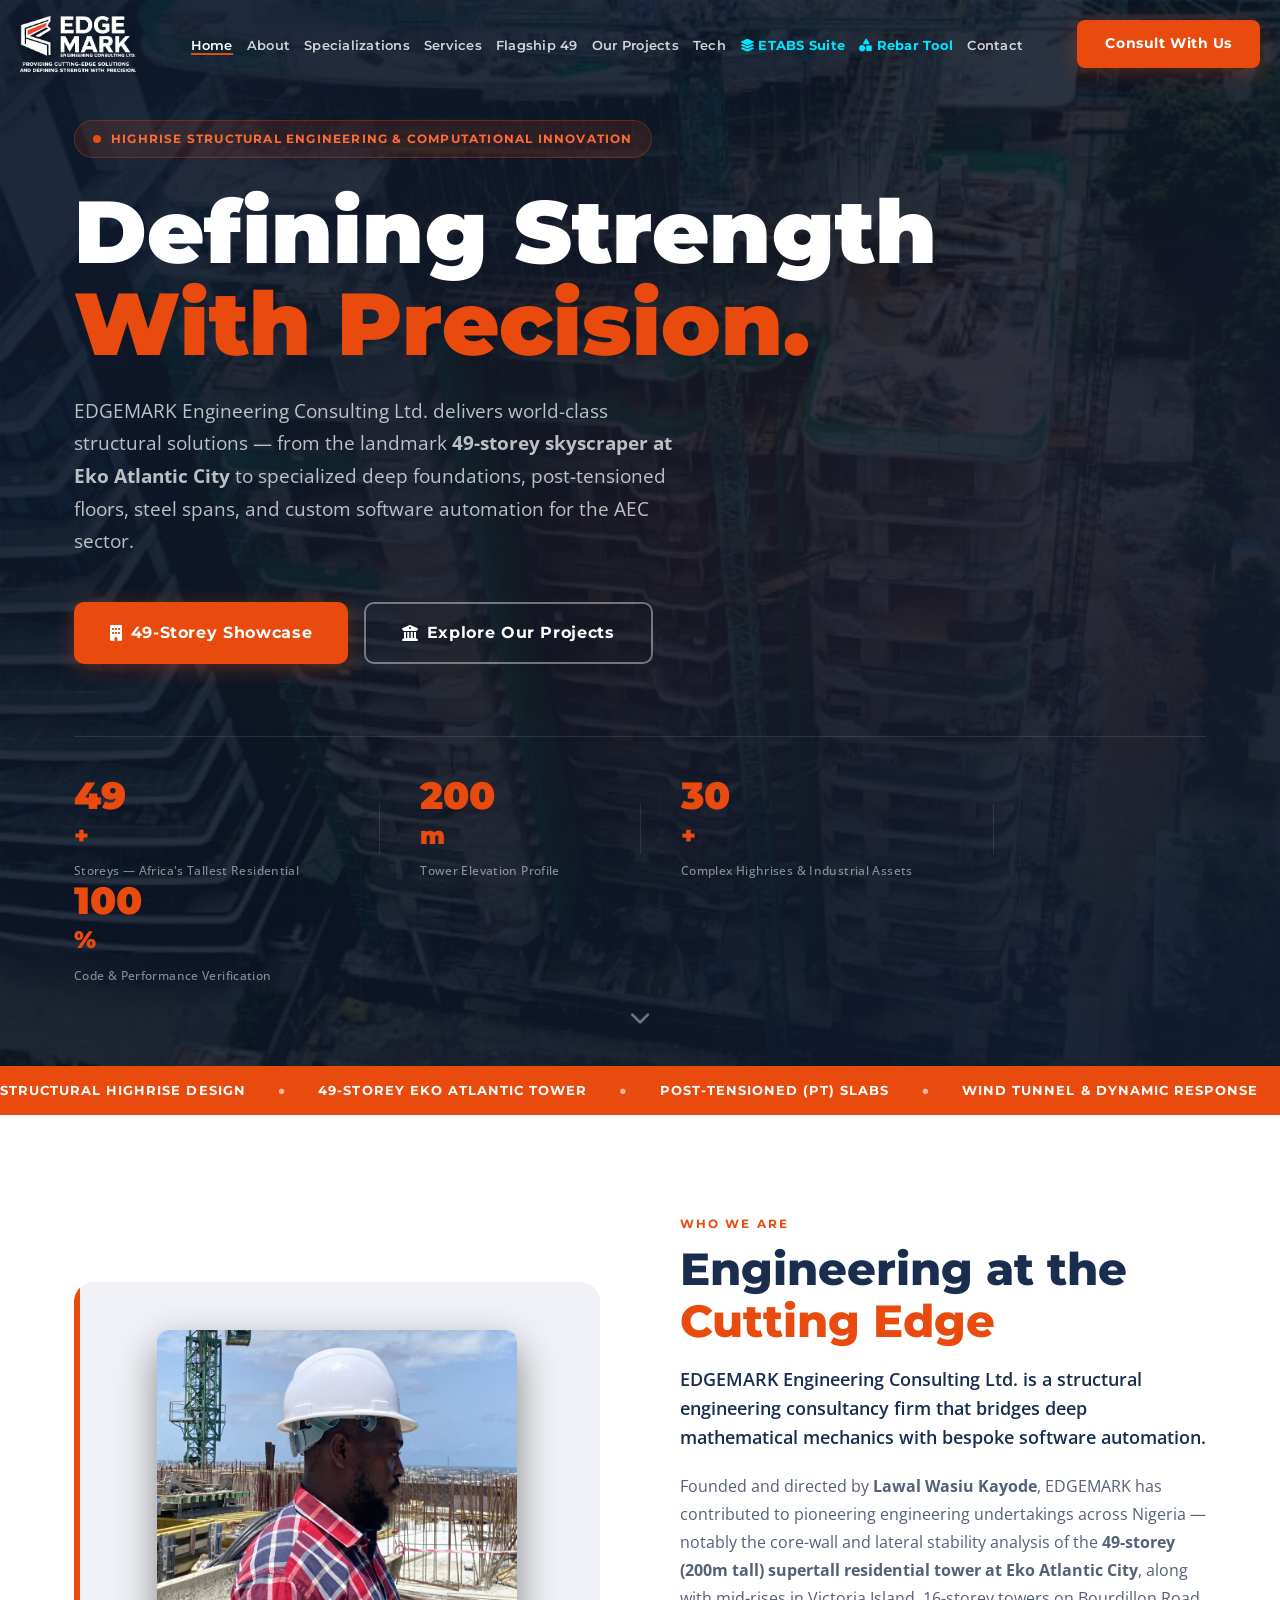
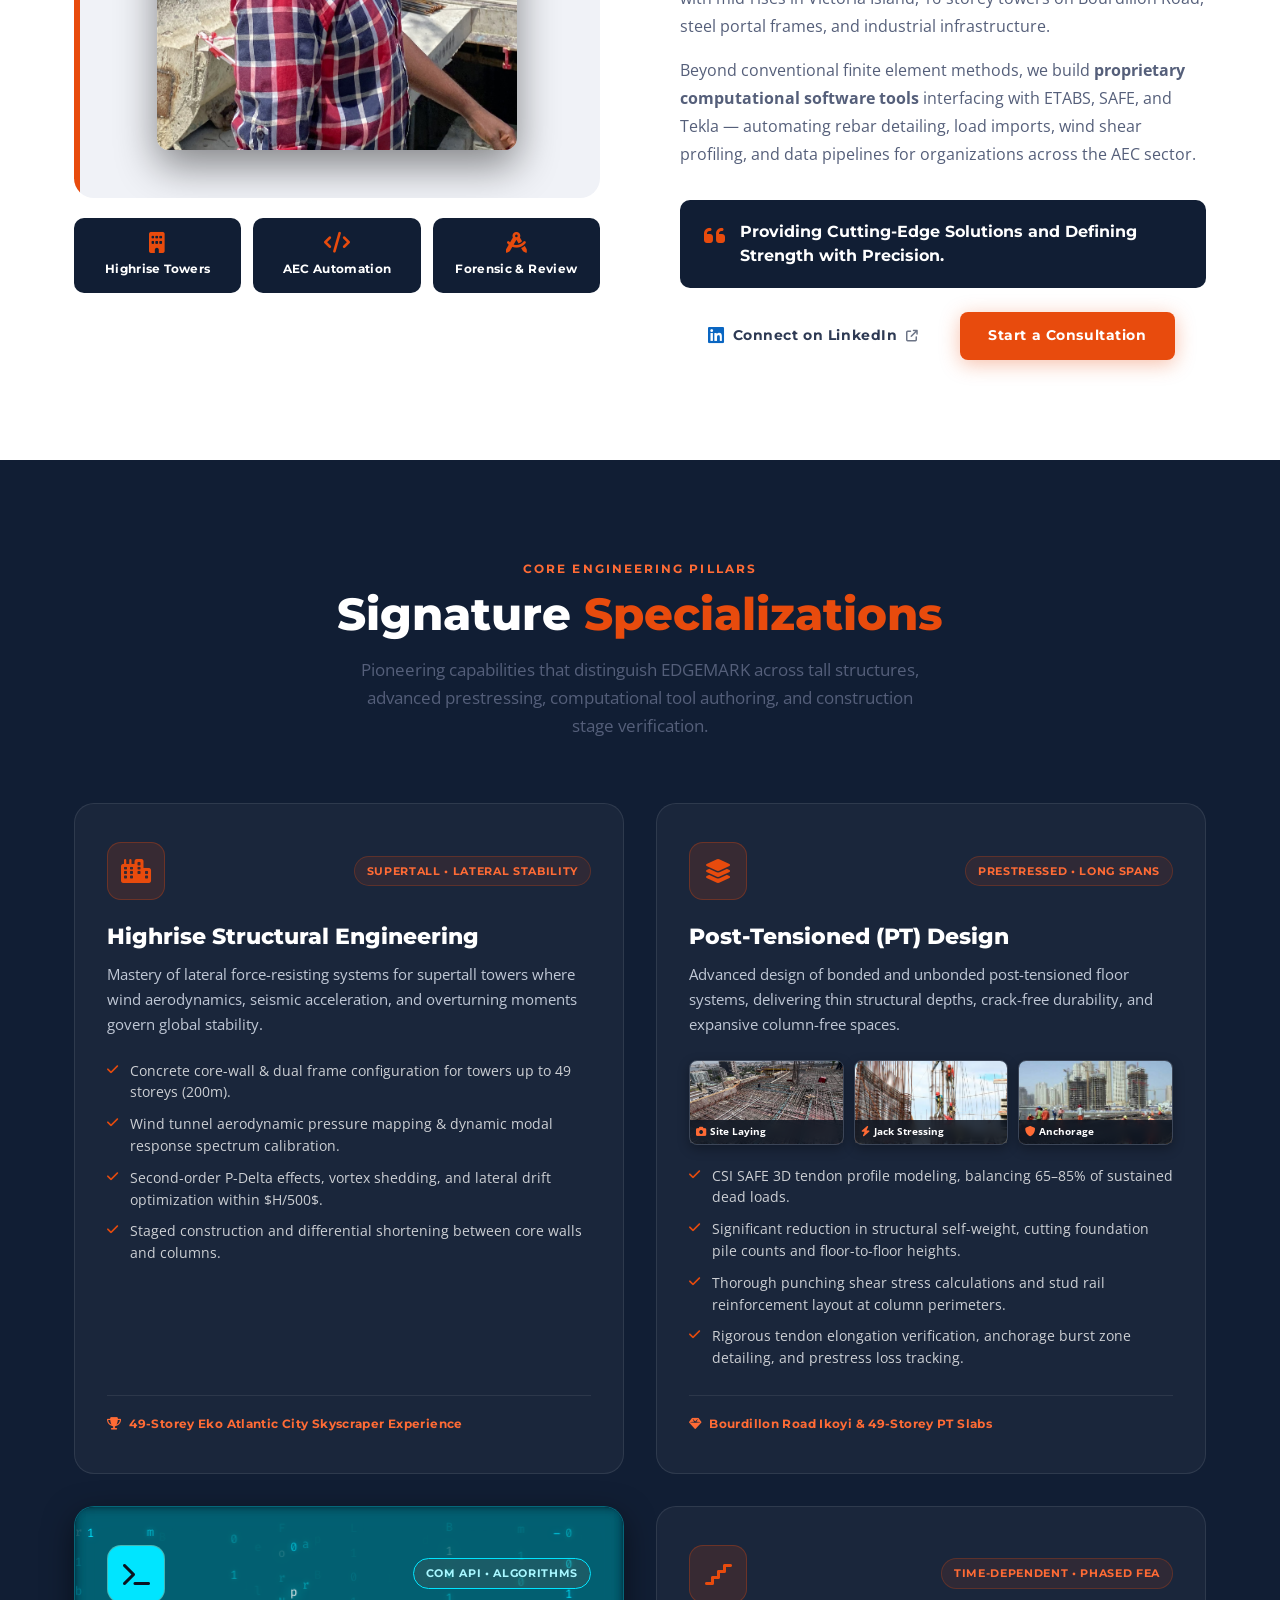
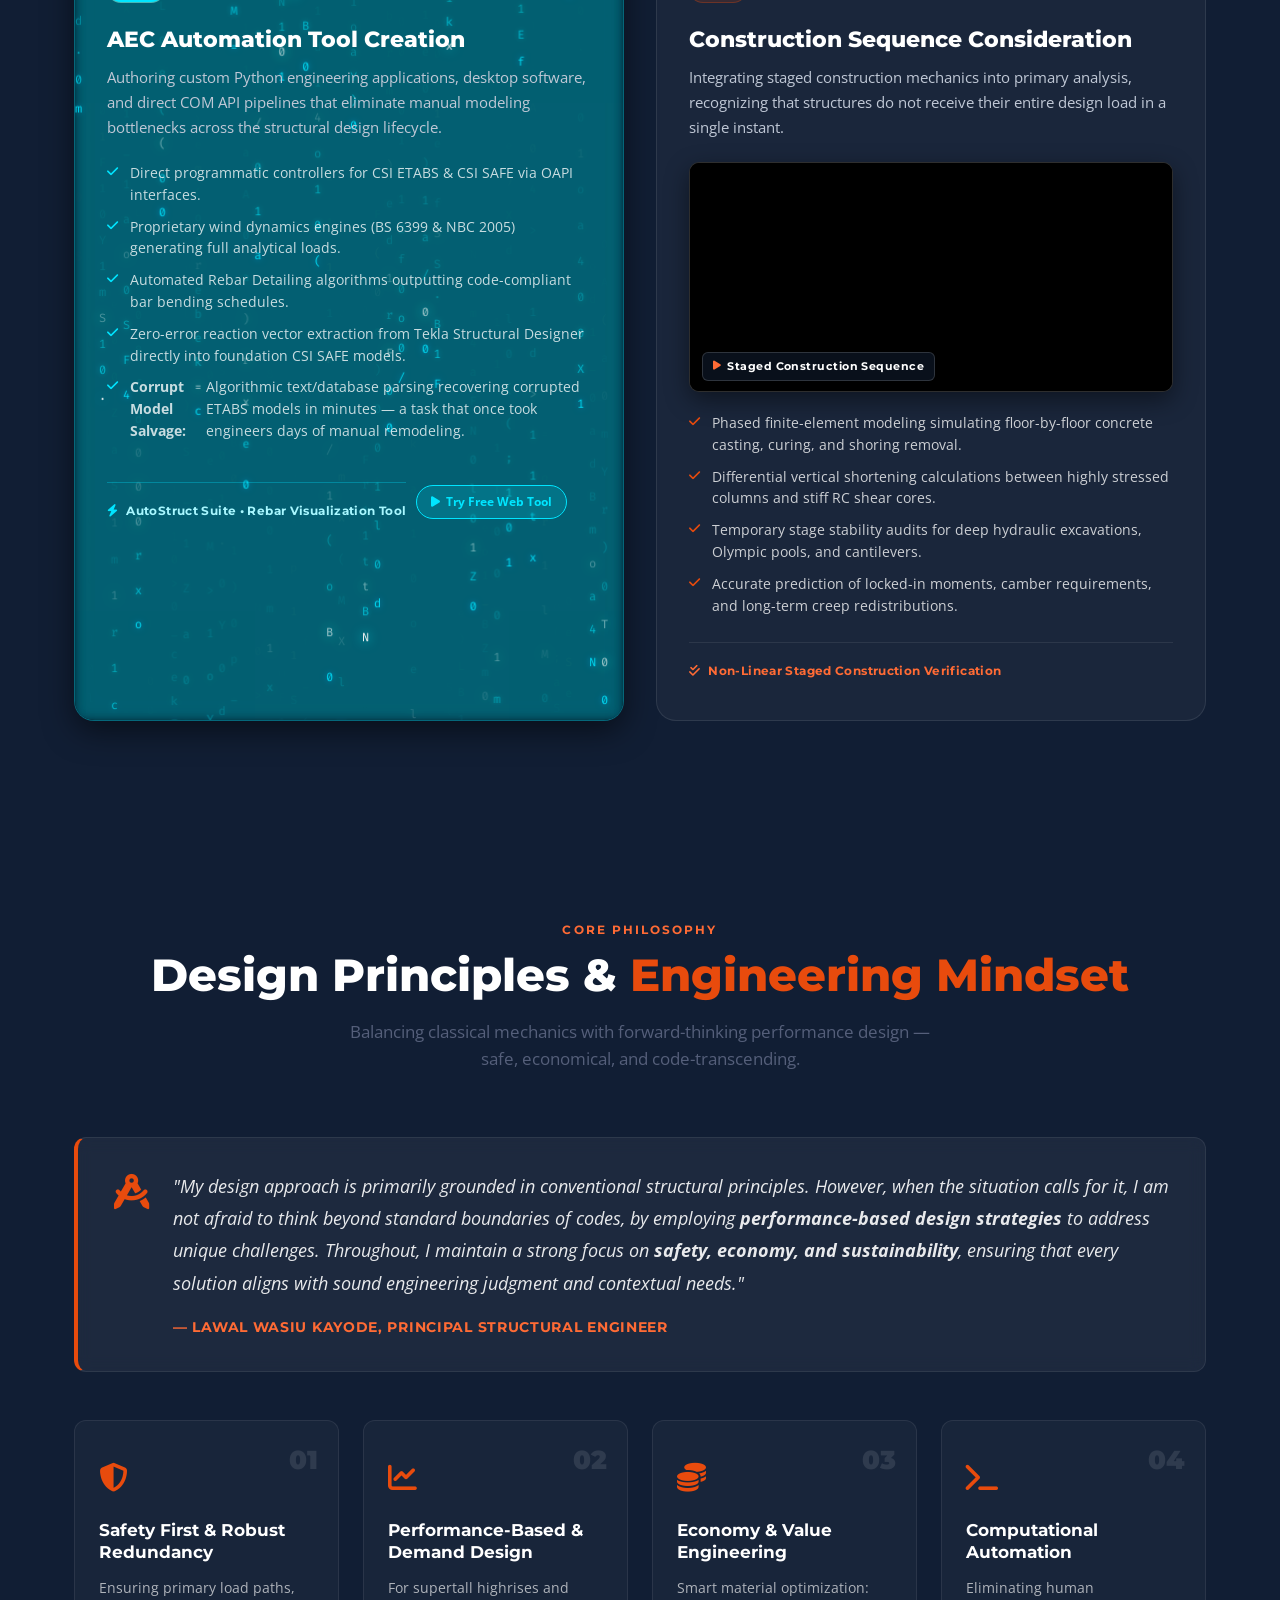
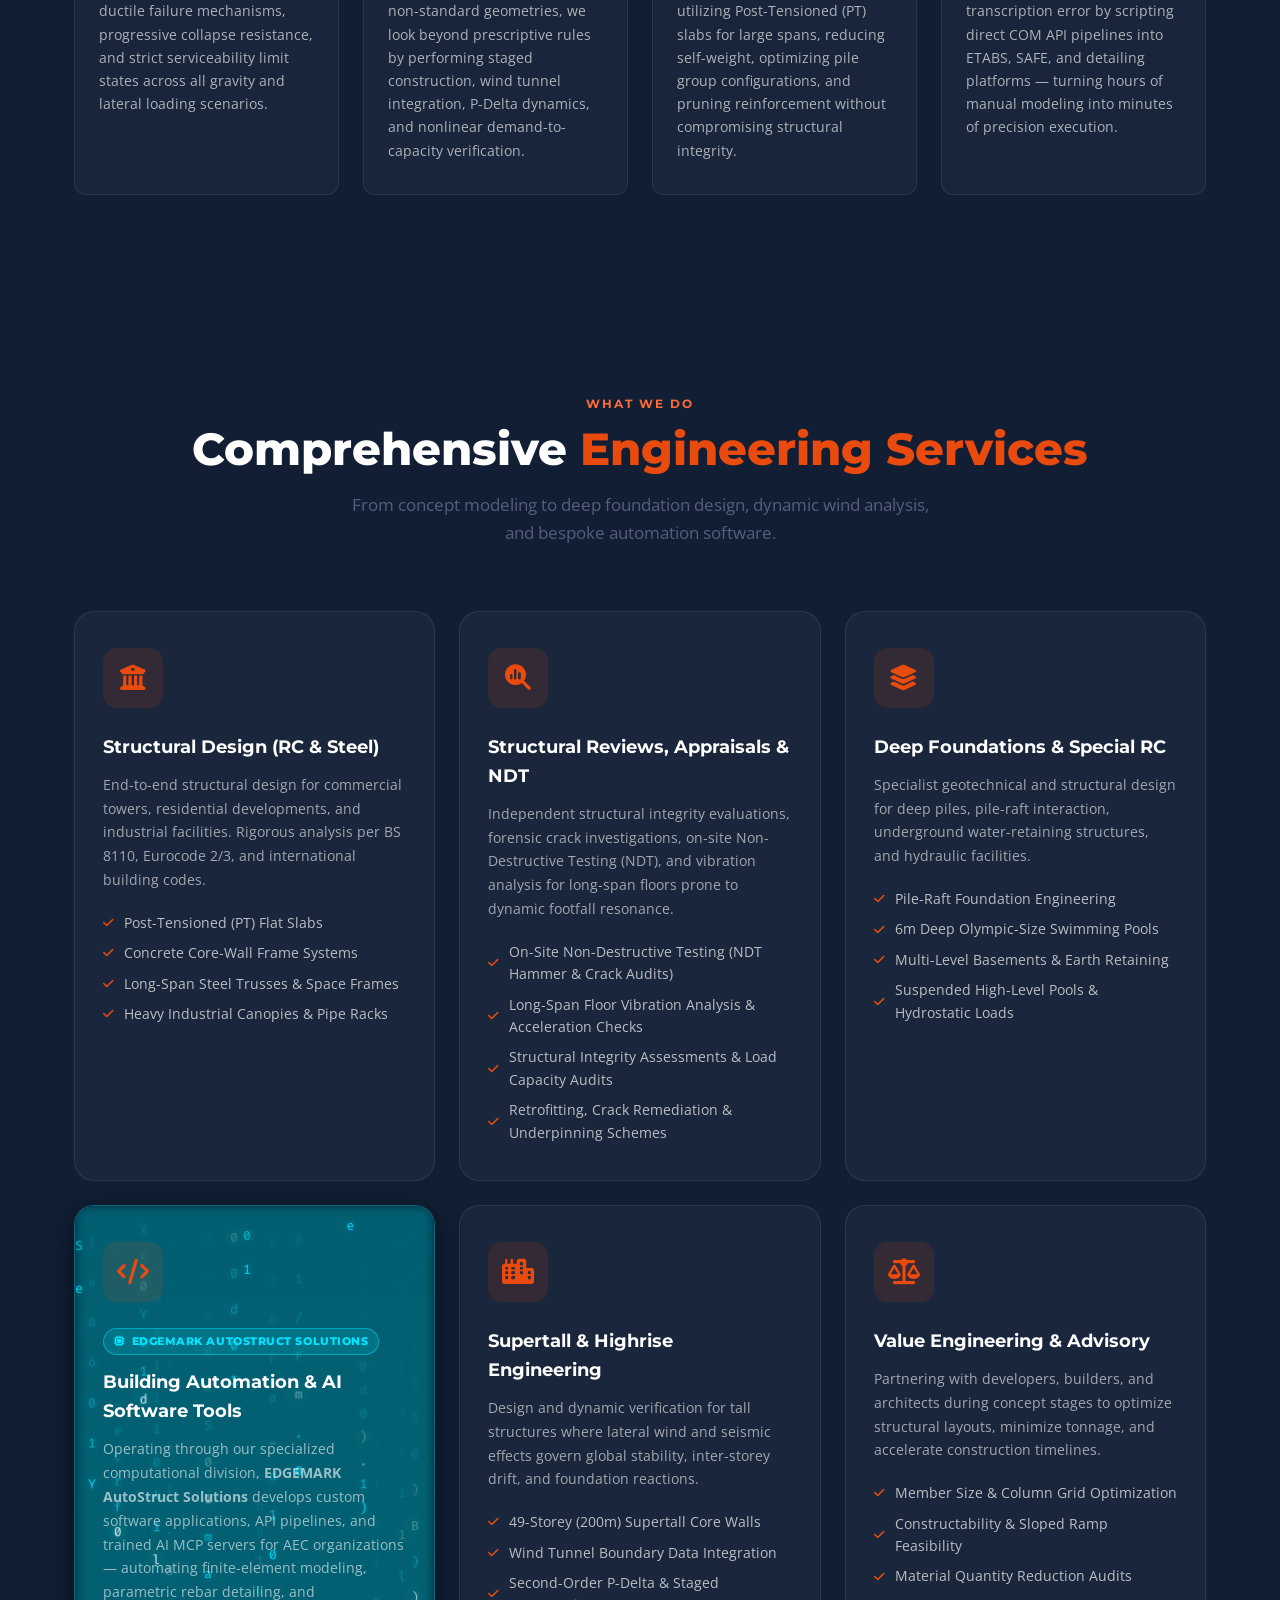
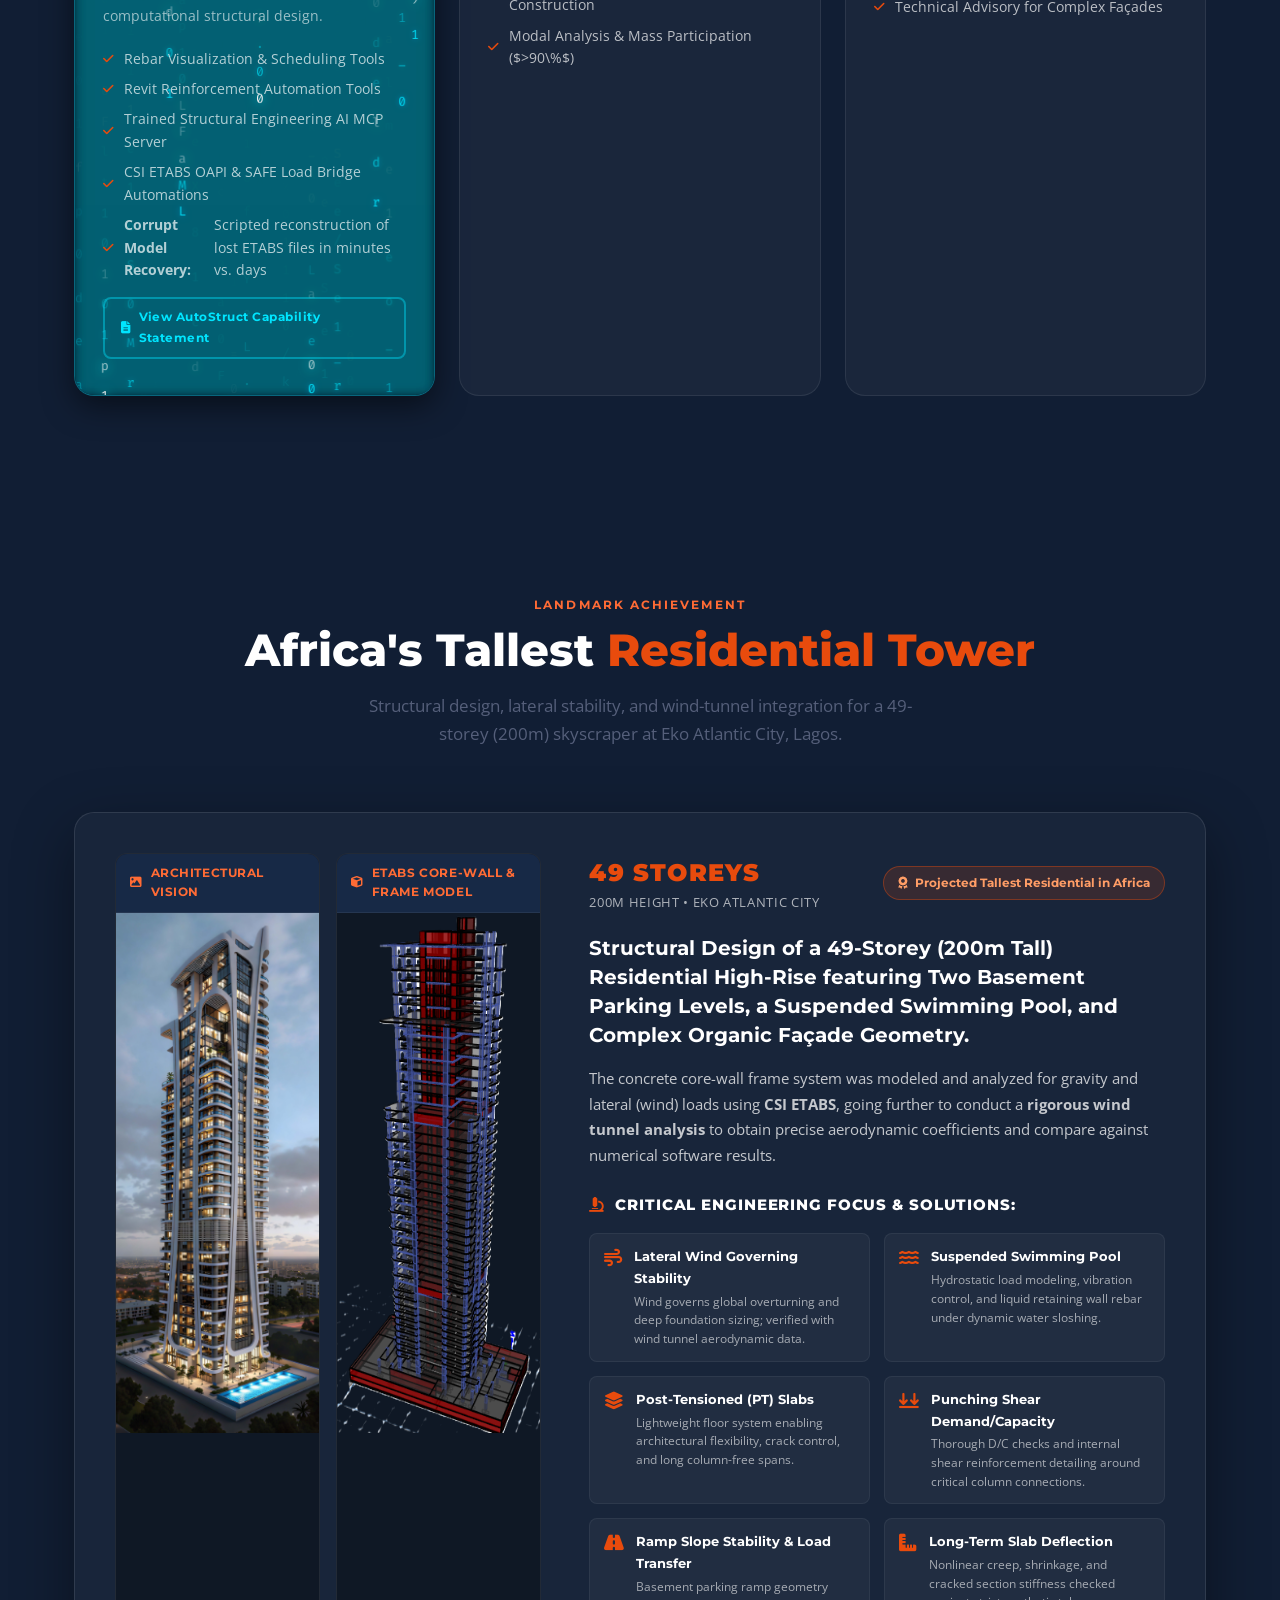
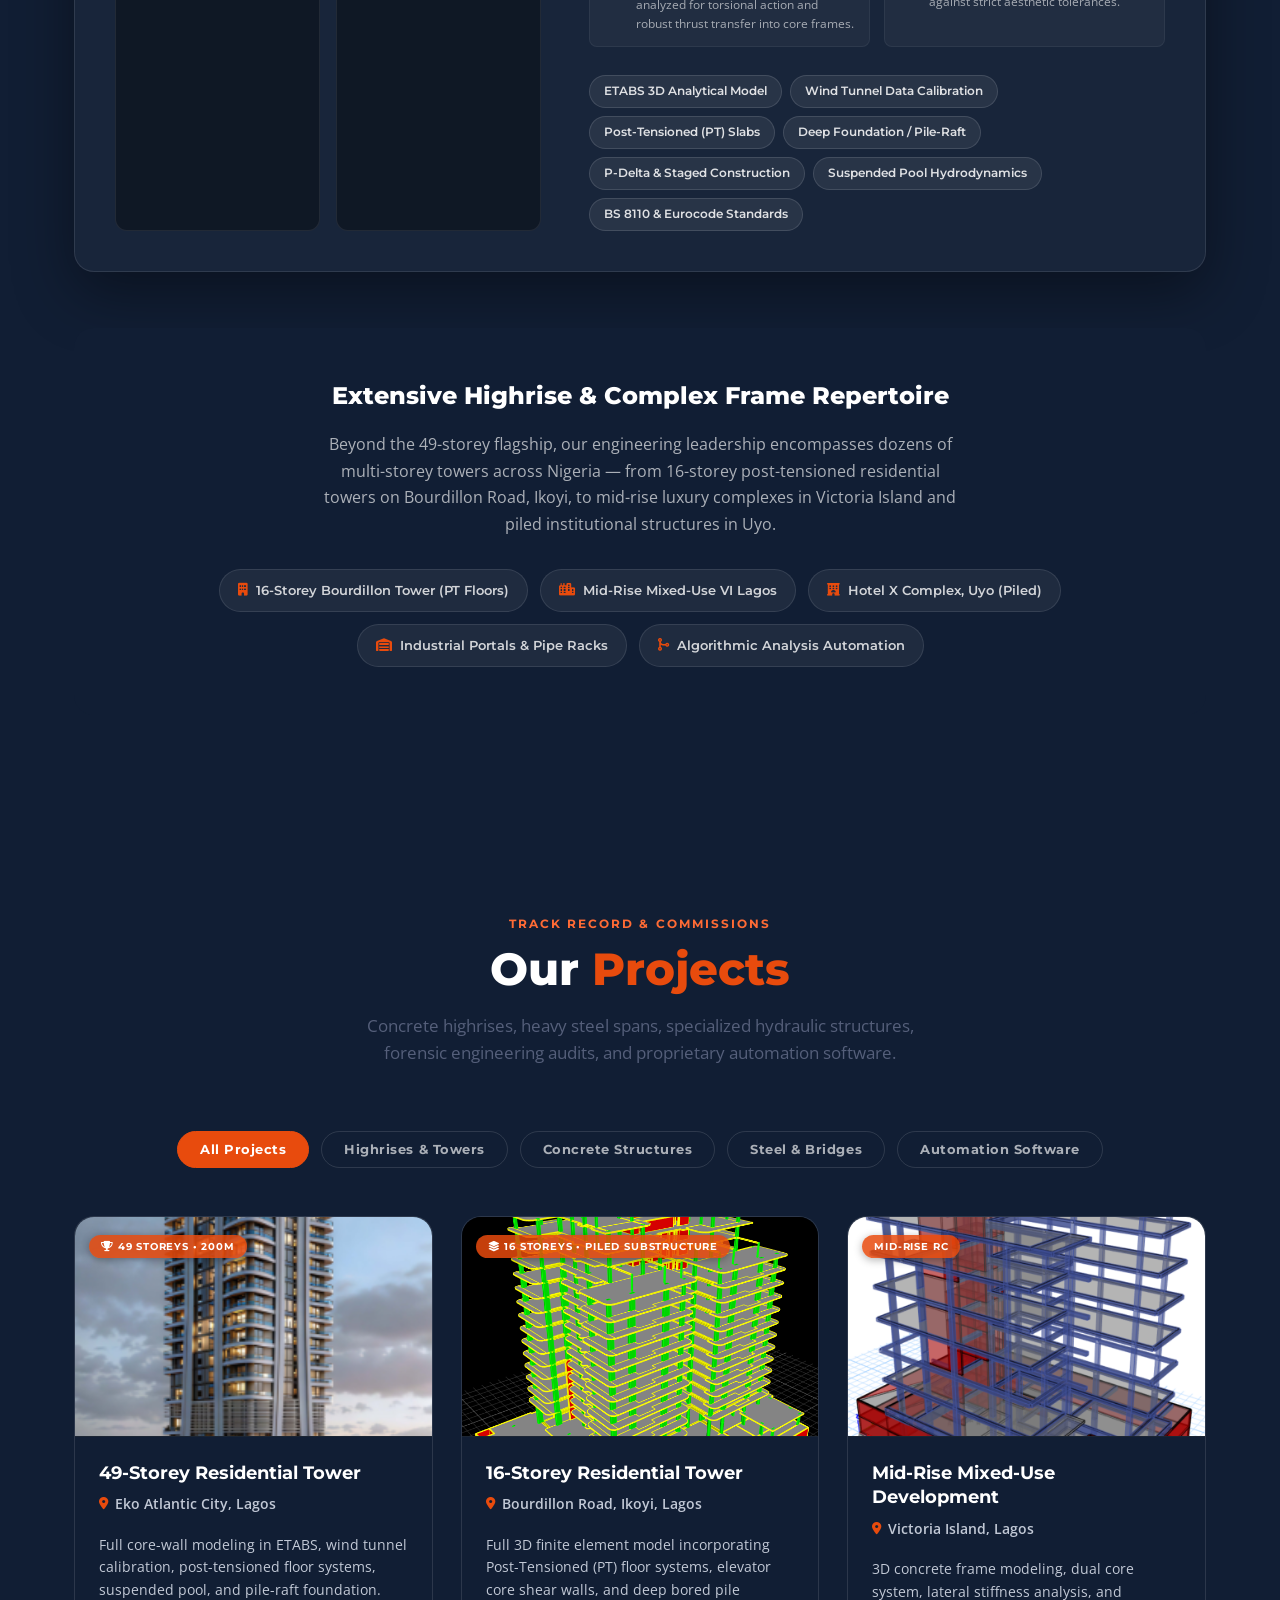
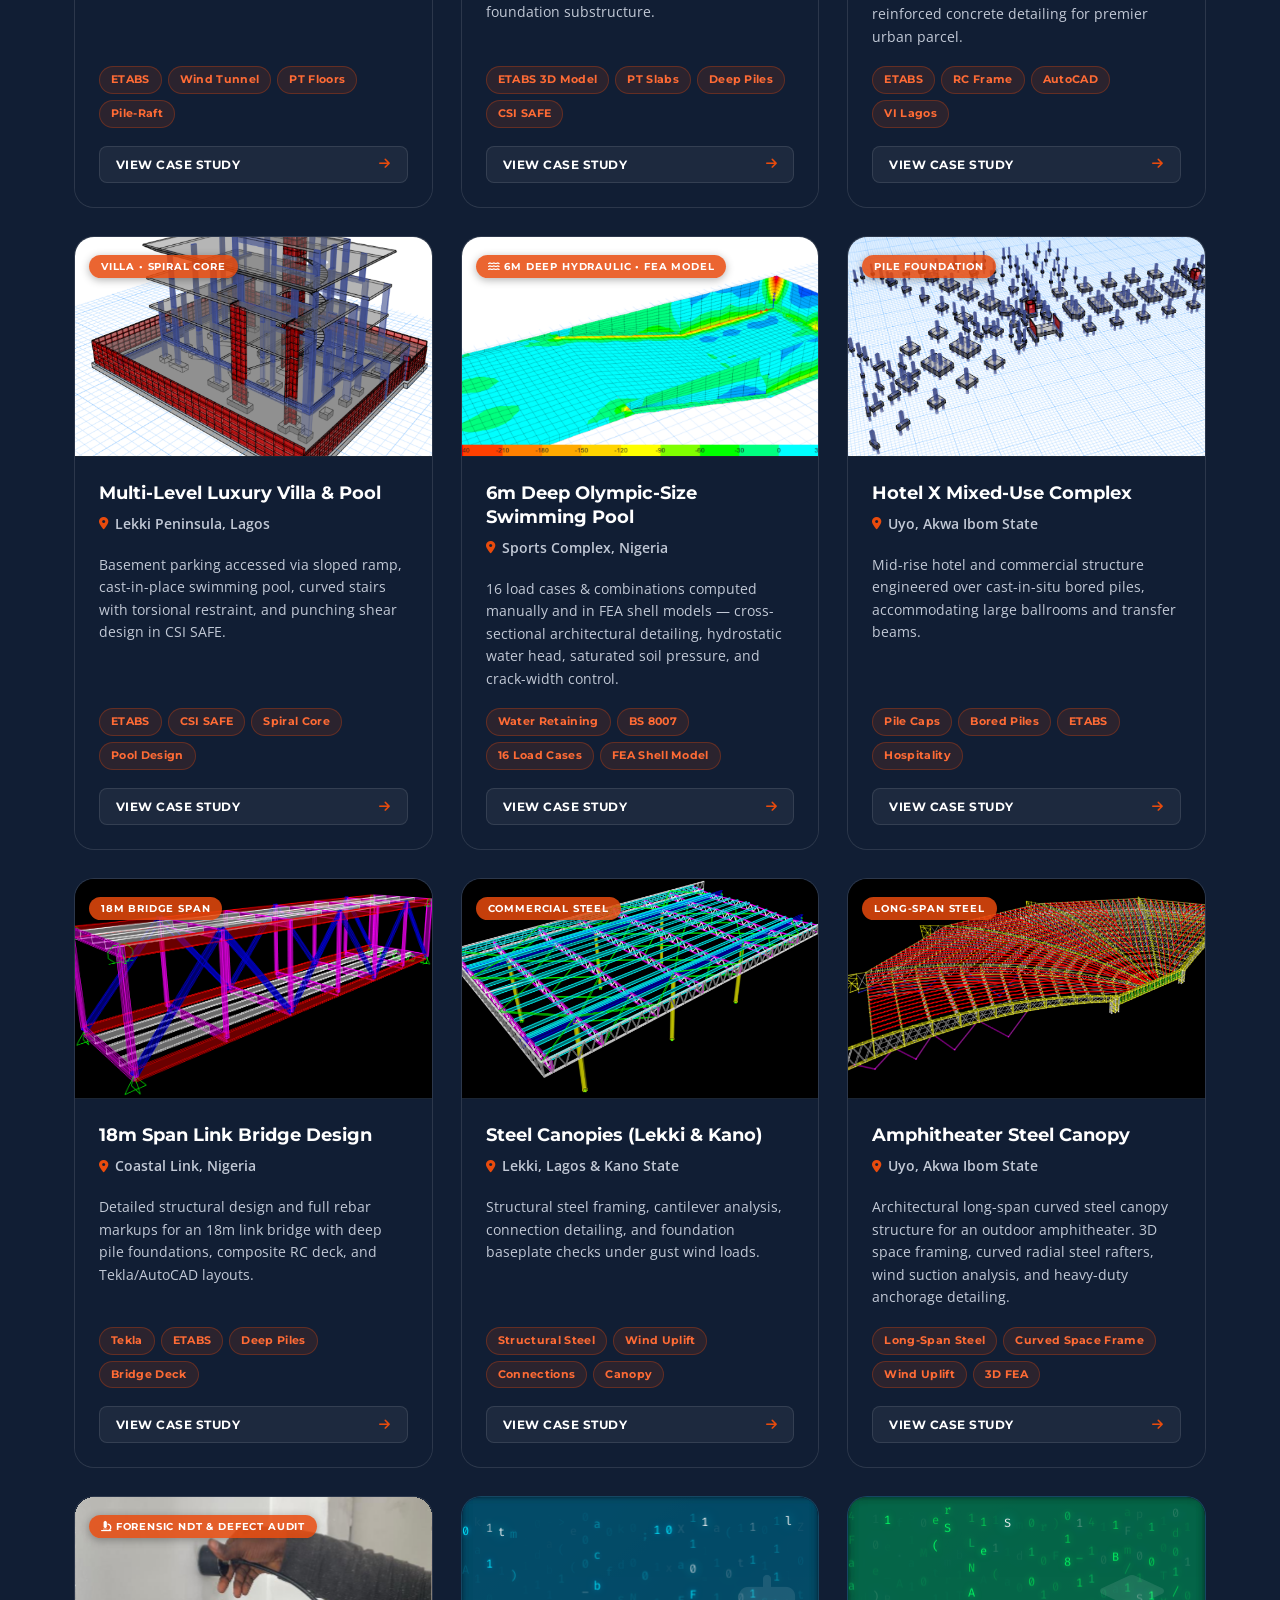
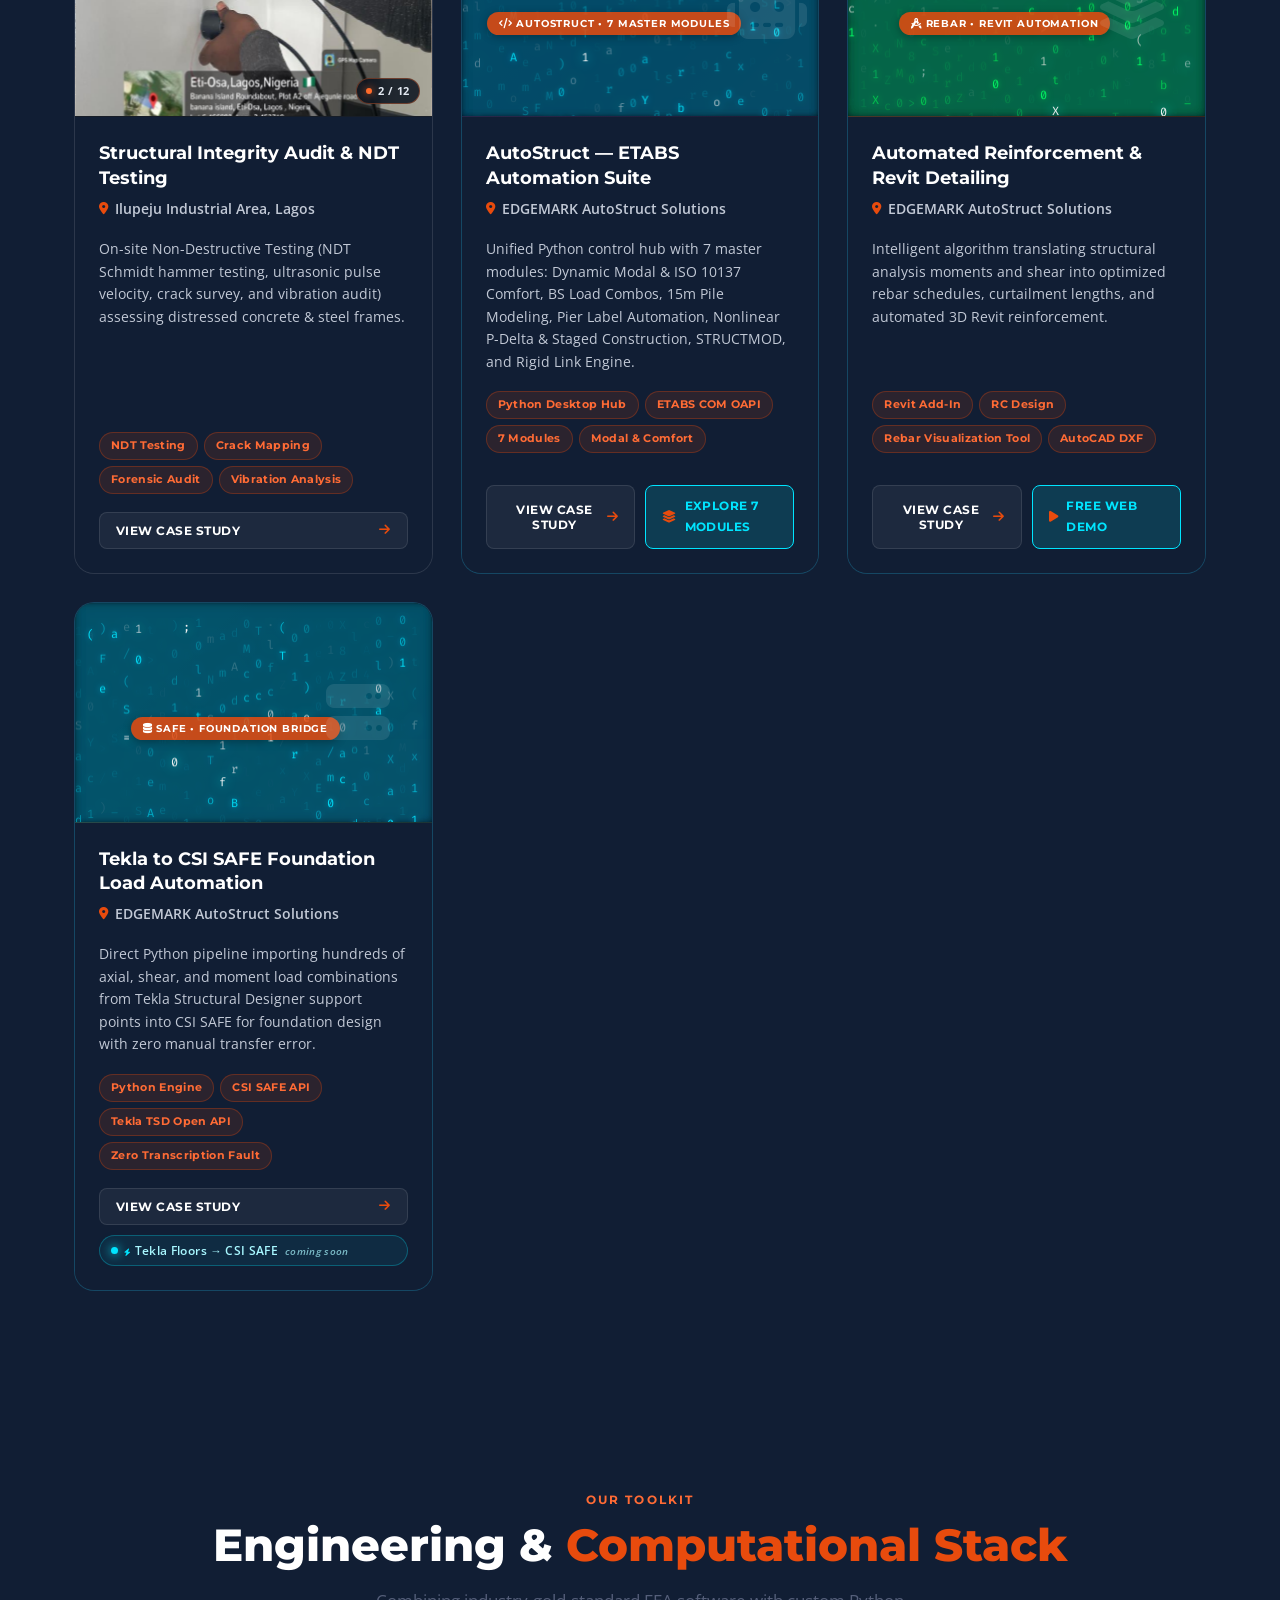
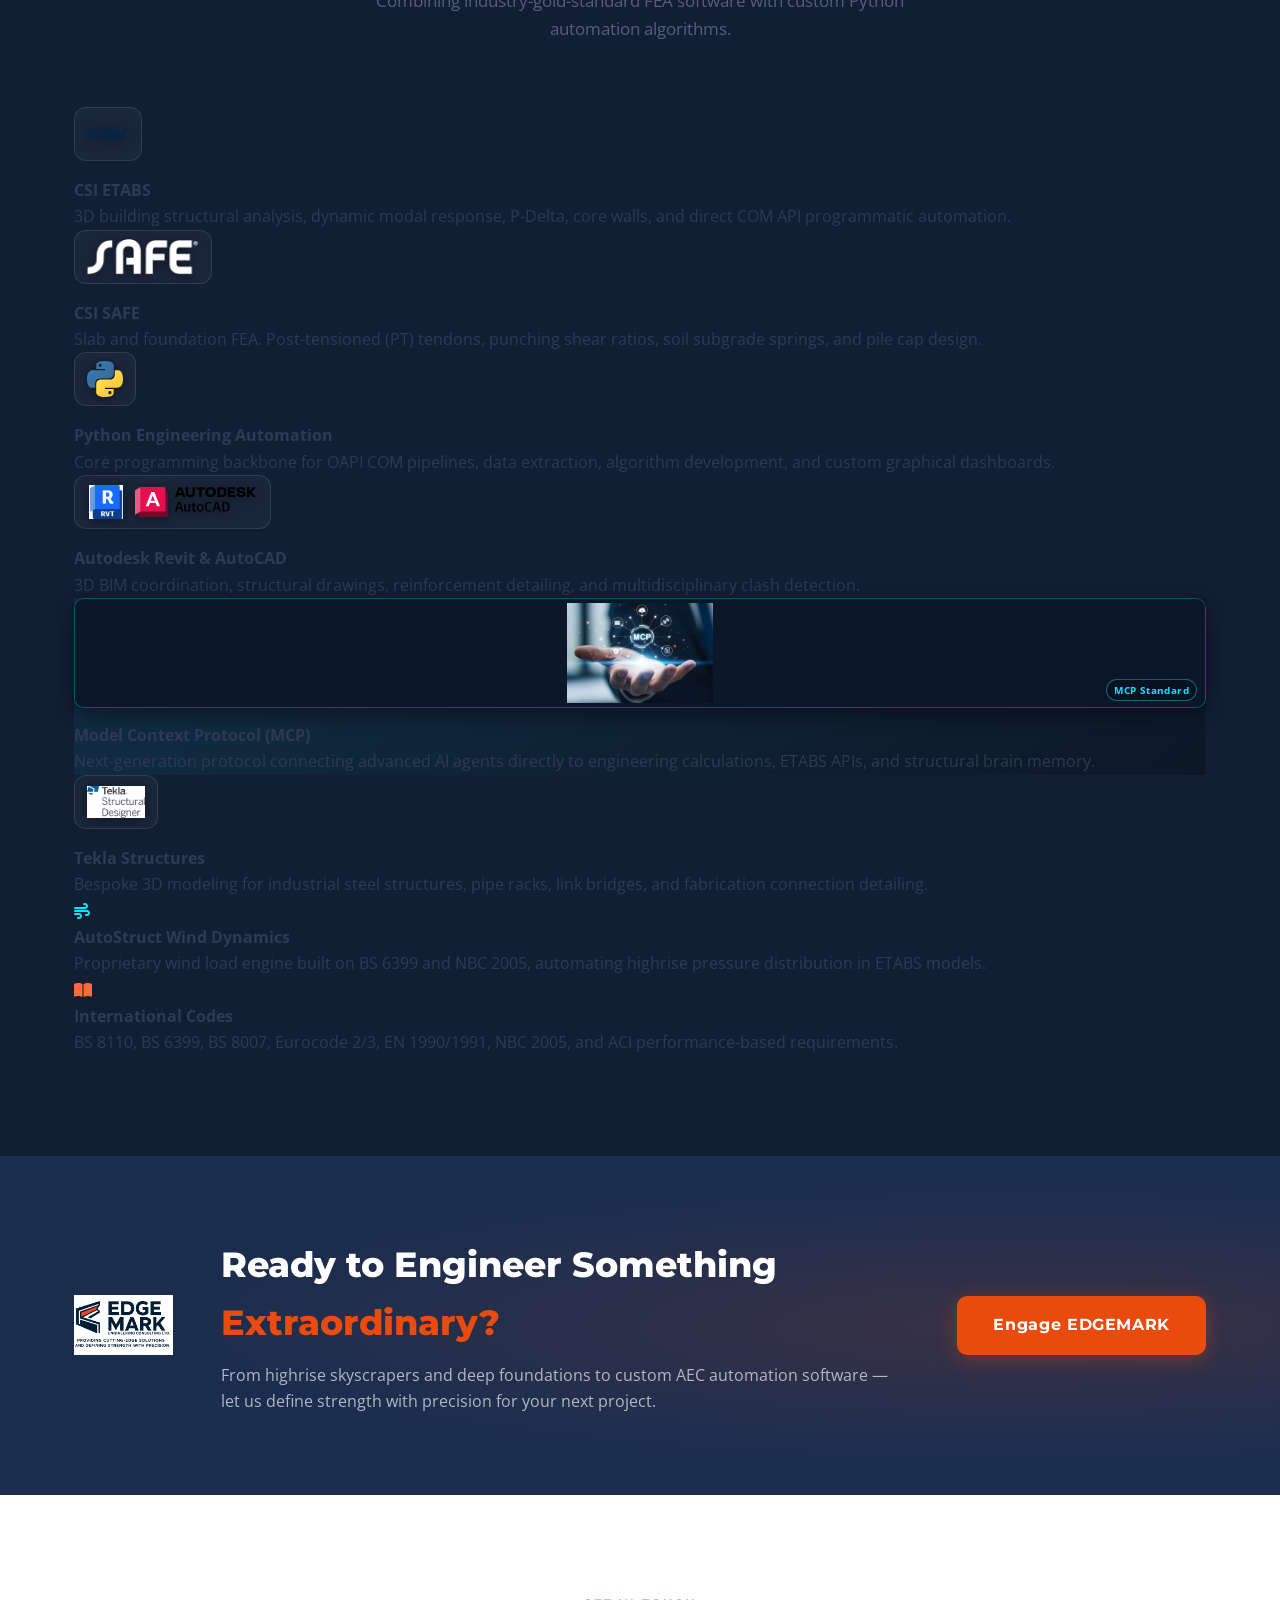
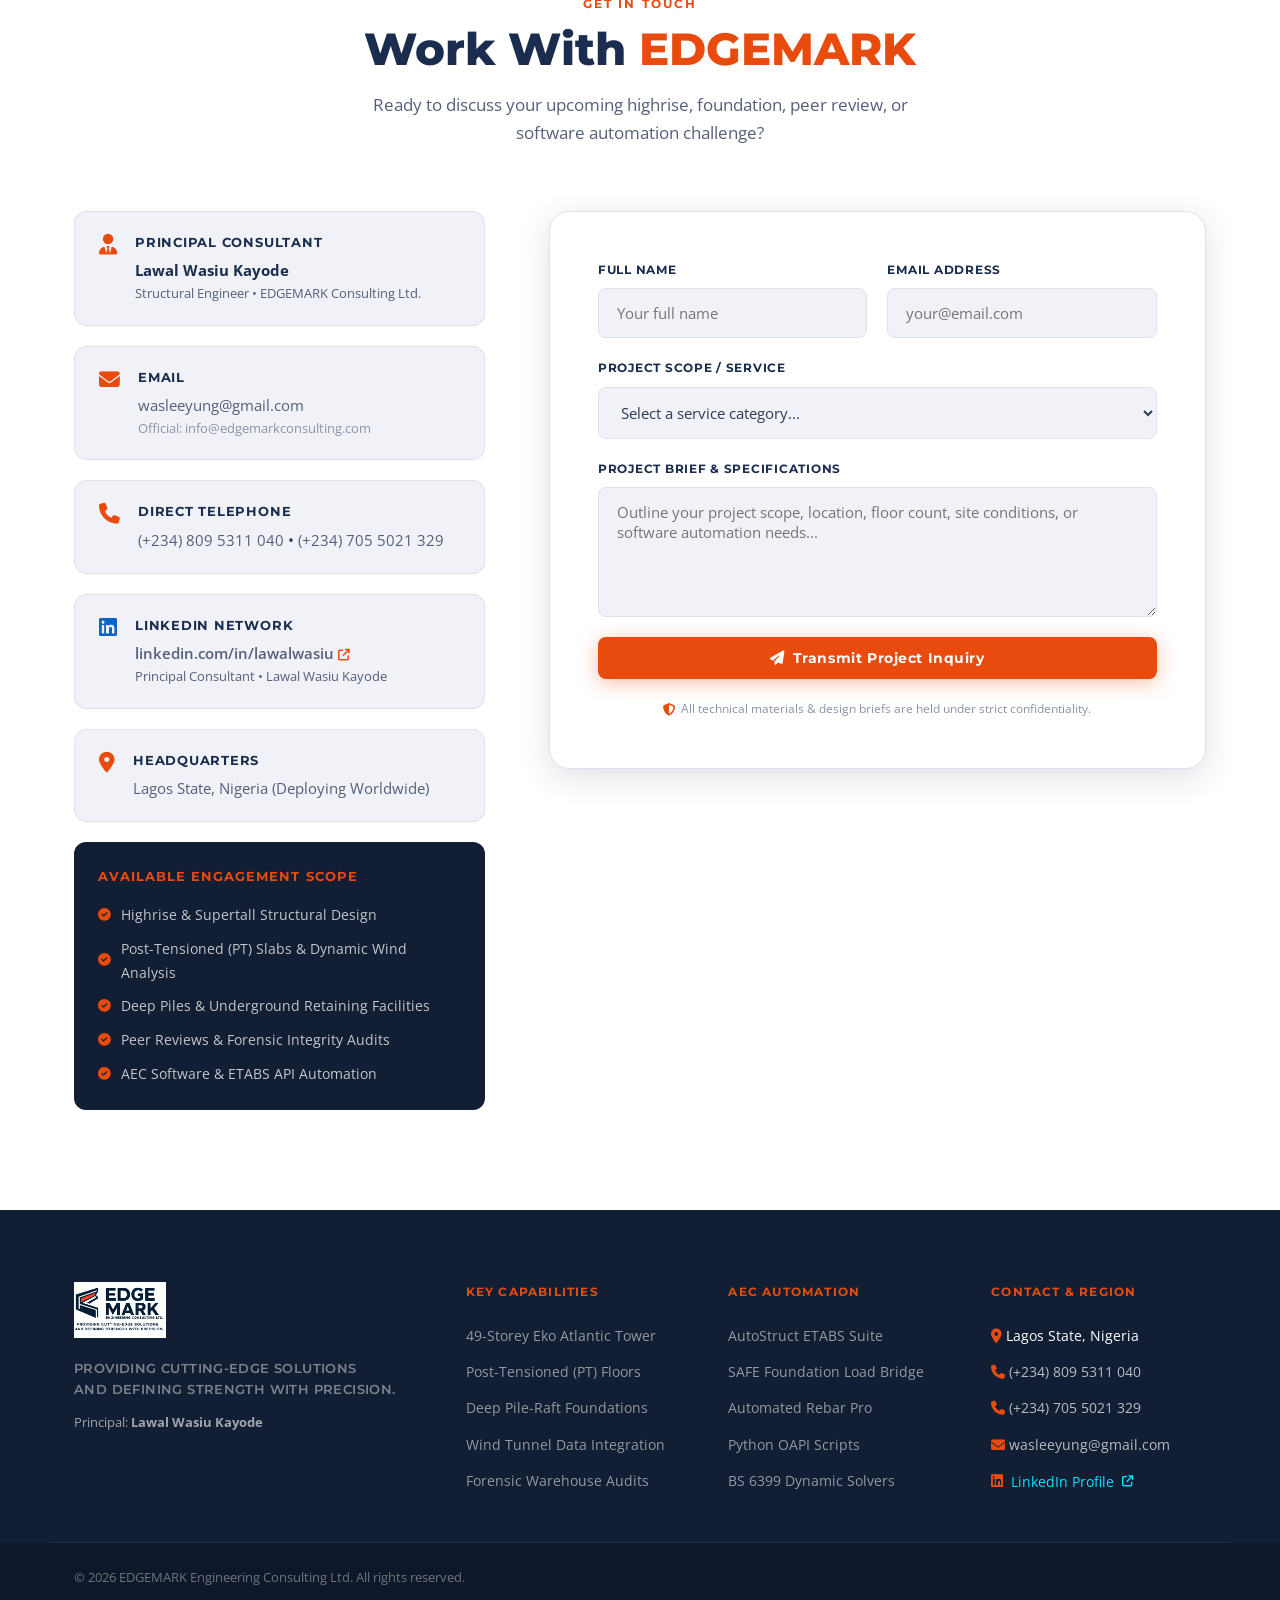
==== index.html @ 262a1352 "refactor: transition site branding from portfolio to official EDGEMARK corporate website with 'Our P" ====
<!DOCTYPE html>
<html lang="en">
<head>
  <meta charset="UTF-8" />
  <meta name="viewport" content="width=device-width, initial-scale=1.0" />
  <title>EDGEMARK Engineering Consulting Ltd. | Structural Engineering Excellence</title>
  <meta name="description" content="EDGEMARK Engineering Consulting Ltd. — Highrise structural engineering, performance-based design, and intelligent AEC automation tools." />
  <link rel="icon" type="image/png" href="assets/images/logo-final.png" />
  <link rel="preconnect" href="https://fonts.googleapis.com" />
  <link rel="preconnect" href="https://fonts.gstatic.com" crossorigin />
  <link href="https://fonts.googleapis.com/css2?family=Montserrat:wght@400;600;700;800;900&family=Open+Sans:wght@400;500;600;700&family=Fira+Code:wght@400;600&display=swap" rel="stylesheet" />
  <link rel="stylesheet" href="https://cdnjs.cloudflare.com/ajax/libs/font-awesome/6.5.0/css/all.min.css" />
  <link rel="stylesheet" href="assets/css/style.css" />
</head>
<body>

  <!-- ══════════════════════════════════════
       NAVIGATION
  ══════════════════════════════════════ -->
  <nav class="navbar" id="navbar">
    <div class="nav-container">
      <a href="#home" class="nav-logo">
        <img src="assets/images/logo-navbar.png" alt="EDGEMARK Engineering Consulting Ltd." />
      </a>
      <ul class="nav-links" id="nav-links">
        <li><a href="#home" class="nav-link active">Home</a></li>
        <li><a href="#about" class="nav-link">About</a></li>
        <li><a href="#specializations" class="nav-link">Specializations</a></li>
        <li><a href="#services" class="nav-link">Services</a></li>
        <li><a href="#expertise" class="nav-link">Flagship 49</a></li>
        <li><a href="#projects" class="nav-link">Our Projects</a></li>
        <li><a href="#tech" class="nav-link">Tech</a></li>
        <li><a href="etabs-suite.html" class="nav-link" style="color:#00e5ff; font-weight:700;"><i class="fa-solid fa-layer-group"></i> ETABS Suite</a></li>
        <li><a href="rebar-web-tool.html" class="nav-link" style="color:#00e5ff; font-weight:700;"><i class="fa-solid fa-shapes"></i> Rebar Tool</a></li>
        <li><a href="#contact" class="nav-link">Contact</a></li>
      </ul>
      <div class="nav-cta">
        <a href="#contact" class="btn btn-primary">Consult With Us</a>
      </div>
      <button class="nav-hamburger" id="hamburger" aria-label="Toggle navigation">
        <span></span><span></span><span></span>
      </button>
    </div>
  </nav>

  <!-- ══════════════════════════════════════
       HERO SECTION
  ══════════════════════════════════════ -->
  <section class="hero" id="home">
    <!-- Live Construction Site Background Slider -->
    <div class="hero-slider">
      <div class="hero-slide active" style="background-image: url('assets/images/hero/hero-slide-1.jpg');"></div>
      <div class="hero-slide" style="background-image: url('assets/images/hero/hero-slide-2.jpg');"></div>
      <div class="hero-slide" style="background-image: url('assets/images/hero/hero-slide-3.jpg');"></div>
      <div class="hero-slide" style="background-image: url('assets/images/hero/hero-slide-4.png');"></div>
      <div class="hero-slide" style="background-image: url('assets/images/hero/hero-slide-5.jpg');"></div>
      <div class="hero-slide" style="background-image: url('assets/images/construction-site-1.jpg');"></div>
      <div class="hero-slide" style="background-image: url('assets/images/pt-site-rebar.jpg');"></div>
      <div class="hero-slide" style="background-image: url('assets/images/pt-tendon-stressing-1.jpg');"></div>
    </div>
    <div class="hero-bg-grid"></div>
    <div class="hero-bg-overlay"></div>
    <div class="hero-container">
      <div class="hero-badge">
        <span class="hero-badge-dot"></span>
        <span>Highrise Structural Engineering &amp; Computational Innovation</span>
      </div>
      <h1 class="hero-title">
        <span class="hero-title-line">Defining Strength</span>
        <span class="hero-title-line accent">With Precision.</span>
      </h1>
      <p class="hero-subtitle">
        EDGEMARK Engineering Consulting Ltd. delivers world-class structural solutions — 
        from the landmark <strong>49-storey skyscraper at Eko Atlantic City</strong> to specialized 
        deep foundations, post-tensioned floors, steel spans, and custom software automation for the AEC sector.
      </p>
      <div class="hero-actions">
        <a href="#expertise" class="btn btn-primary btn-lg"><i class="fa-solid fa-building"></i> 49-Storey Showcase</a>
        <a href="#projects" class="btn btn-outline btn-lg"><i class="fa-solid fa-building-columns"></i> Explore Our Projects</a>
      </div>
      <div class="hero-stats">
        <div class="stat-item">
          <span class="stat-number" data-target="49">49</span><span class="stat-unit">+</span>
          <span class="stat-label">Storeys — Africa's Tallest Residential</span>
        </div>
        <div class="stat-divider"></div>
        <div class="stat-item">
          <span class="stat-number" data-target="200">200</span><span class="stat-unit">m</span>
          <span class="stat-label">Tower Elevation Profile</span>
        </div>
        <div class="stat-divider"></div>
        <div class="stat-item">
          <span class="stat-number" data-target="30">30</span><span class="stat-unit">+</span>
          <span class="stat-label">Complex Highrises &amp; Industrial Assets</span>
        </div>
        <div class="stat-divider"></div>
        <div class="stat-item">
          <span class="stat-number" data-target="100">100</span><span class="stat-unit">%</span>
          <span class="stat-label">Code &amp; Performance Verification</span>
        </div>
      </div>
    </div>
    <div class="hero-scroll">
      <a href="#about"><i class="fa-solid fa-chevron-down"></i></a>
    </div>
  </section>

  <!-- ══════════════════════════════════════
       MARQUEE STRIP
  ══════════════════════════════════════ -->
  <div class="marquee-strip">
    <div class="marquee-track">
      <span>Structural Highrise Design</span><span class="dot">●</span>
      <span>49-Storey Eko Atlantic Tower</span><span class="dot">●</span>
      <span>Post-Tensioned (PT) Slabs</span><span class="dot">●</span>
      <span>Wind Tunnel &amp; Dynamic Response</span><span class="dot">●</span>
      <span>Performance-Based Engineering</span><span class="dot">●</span>
      <span>ETABS &amp; CSI SAFE API Automation</span><span class="dot">●</span>
      <span>Pile-Raft Foundation Systems</span><span class="dot">●</span>
      <span>Rebar Scheduling Algorithms</span><span class="dot">●</span>
      <span>Structural Highrise Design</span><span class="dot">●</span>
      <span>49-Storey Eko Atlantic Tower</span><span class="dot">●</span>
      <span>Post-Tensioned (PT) Slabs</span><span class="dot">●</span>
      <span>Wind Tunnel &amp; Dynamic Response</span><span class="dot">●</span>
      <span>Performance-Based Engineering</span><span class="dot">●</span>
      <span>ETABS &amp; CSI SAFE API Automation</span><span class="dot">●</span>
      <span>Pile-Raft Foundation Systems</span><span class="dot">●</span>
      <span>Rebar Scheduling Algorithms</span><span class="dot">●</span>
    </div>
  </div>

  <!-- ══════════════════════════════════════
       ABOUT SECTION
  ══════════════════════════════════════ -->
  <section class="about section" id="about">
    <div class="container">
      <div class="about-grid">
        <div class="about-visual" data-aos="fade-right">
          <div class="about-logo-block">
            <img src="assets/images/lawal-wasiu-my-picture.jpg" alt="Lawal Wasiu Kayode — Principal Structural Engineer" class="about-logo-img about-portrait-img" />
            <div class="about-logo-accent"></div>
          </div>
          <div class="about-cards">
            <div class="mini-card">
              <i class="fa-solid fa-building"></i>
              <span>Highrise Towers</span>
            </div>
            <div class="mini-card">
              <i class="fa-solid fa-code"></i>
              <span>AEC Automation</span>
            </div>
            <div class="mini-card">
              <i class="fa-solid fa-compass-drafting"></i>
              <span>Forensic &amp; Review</span>
            </div>
          </div>
        </div>
        <div class="about-content" data-aos="fade-left">
          <div class="section-label">Who We Are</div>
          <h2 class="section-title">Engineering at the <span class="accent">Cutting Edge</span></h2>
          <p class="about-lead">
            EDGEMARK Engineering Consulting Ltd. is a structural engineering consultancy firm that bridges 
            deep mathematical mechanics with bespoke software automation.
          </p>
          <p class="about-body">
            Founded and directed by <strong>Lawal Wasiu Kayode</strong>, EDGEMARK has contributed to pioneering engineering 
            undertakings across Nigeria — notably the core-wall and lateral stability analysis of the 
            <strong>49-storey (200m tall) supertall residential tower at Eko Atlantic City</strong>, 
            along with mid-rises in Victoria Island, 16-storey towers on Bourdillon Road, steel portal frames, and industrial infrastructure.
          </p>
          <p class="about-body">
            Beyond conventional finite element methods, we build <strong>proprietary computational software tools</strong> 
            interfacing with ETABS, SAFE, and Tekla — automating rebar detailing, load imports, wind shear profiling, 
            and data pipelines for organizations across the AEC sector.
          </p>
          <div class="about-tagline">
            <i class="fa-solid fa-quote-left"></i>
            <blockquote>Providing Cutting-Edge Solutions and Defining Strength with Precision.</blockquote>
          </div>
          <div class="about-actions" style="margin-top:24px; display:flex; gap:14px; align-items:center; flex-wrap:wrap;">
            <a href="https://www.linkedin.com/in/lawalwasiu" target="_blank" rel="noopener noreferrer" class="btn btn-secondary" style="display:inline-flex; align-items:center; gap:8px;">
              <i class="fa-brands fa-linkedin" style="color:#0a66c2; font-size:1.15rem;"></i>
              <span>Connect on LinkedIn</span>
              <i class="fa-solid fa-arrow-up-right-from-square" style="font-size:0.75rem; opacity:0.7;"></i>
            </a>
            <a href="#contact" class="btn btn-primary">Start a Consultation</a>
          </div>
        </div>
      </div>
    </div>
  </section>

  <!-- ══════════════════════════════════════
       CORE SPECIALIZATIONS SEGMENT
  ══════════════════════════════════════ -->
  <section class="specializations section section-dark" id="specializations">
    <div class="container">
      <div class="section-header" data-aos="fade-up">
        <div class="section-label light">Core Engineering Pillars</div>
        <h2 class="section-title light">Signature <span class="accent">Specializations</span></h2>
        <p class="section-desc">
          Pioneering capabilities that distinguish EDGEMARK across tall structures, advanced prestressing, computational tool authoring, and construction stage verification.
        </p>
      </div>

      <div class="specs-quad-grid">

        <!-- Spec 01: Highrise -->
        <div class="spec-quad-card" data-aos="fade-up" data-aos-delay="100">
          <div class="spec-card-top">
            <div class="spec-quad-icon"><i class="fa-solid fa-city"></i></div>
            <span class="spec-tag-accent">Supertall &bull; Lateral Stability</span>
          </div>
          <h3>Highrise Structural Engineering</h3>
          <p class="spec-lead">
            Mastery of lateral force-resisting systems for supertall towers where wind aerodynamics, seismic acceleration, and overturning moments govern global stability.
          </p>
          <ul class="spec-bullets">
            <li><i class="fa-solid fa-check"></i> Concrete core-wall &amp; dual frame configuration for towers up to 49 storeys (200m).</li>
            <li><i class="fa-solid fa-check"></i> Wind tunnel aerodynamic pressure mapping &amp; dynamic modal response spectrum calibration.</li>
            <li><i class="fa-solid fa-check"></i> Second-order P-Delta effects, vortex shedding, and lateral drift optimization within $H/500$.</li>
            <li><i class="fa-solid fa-check"></i> Staged construction and differential shortening between core walls and columns.</li>
          </ul>
          <div class="spec-footer-badge">
            <i class="fa-solid fa-trophy"></i> 49-Storey Eko Atlantic City Skyscraper Experience
          </div>
        </div>

        <!-- Spec 02: Post-Tensioned Design -->
        <div class="spec-quad-card" data-aos="fade-up" data-aos-delay="200">
          <div class="spec-card-top">
            <div class="spec-quad-icon"><i class="fa-solid fa-layer-group"></i></div>
            <span class="spec-tag-accent">Prestressed &bull; Long Spans</span>
          </div>
          <h3>Post-Tensioned (PT) Design</h3>
          <p class="spec-lead">
            Advanced design of bonded and unbonded post-tensioned floor systems, delivering thin structural depths, crack-free durability, and expansive column-free spaces.
          </p>

          <!-- Interactive PT Media Showcase Strip -->
          <div class="spec-pt-media-strip">
            <div class="spec-pt-thumb" title="Live On-Site Tendon Laying">
              <img src="assets/images/pt-site-rebar.jpg" alt="Post Tension Tendon Laying On Site" />
              <span class="pt-thumb-label"><i class="fa-solid fa-camera"></i> Site Laying</span>
            </div>
            <div class="spec-pt-thumb" title="Hydraulic Multi-Strand Jack Stressing">
              <img src="assets/images/pt-tendon-stressing-1.jpg" alt="Post Tension Stressing Operation" />
              <span class="pt-thumb-label"><i class="fa-solid fa-bolt"></i> Jack Stressing</span>
            </div>
            <div class="spec-pt-thumb" title="Anchorage Zone Burst Detailing">
              <img src="assets/images/pt-tendon-stressing-2.jpg" alt="Anchorage Zone Reinforcement" />
              <span class="pt-thumb-label"><i class="fa-solid fa-shield"></i> Anchorage</span>
            </div>
          </div>

          <ul class="spec-bullets">
            <li><i class="fa-solid fa-check"></i> CSI SAFE 3D tendon profile modeling, balancing 65–85% of sustained dead loads.</li>
            <li><i class="fa-solid fa-check"></i> Significant reduction in structural self-weight, cutting foundation pile counts and floor-to-floor heights.</li>
            <li><i class="fa-solid fa-check"></i> Thorough punching shear stress calculations and stud rail reinforcement layout at column perimeters.</li>
            <li><i class="fa-solid fa-check"></i> Rigorous tendon elongation verification, anchorage burst zone detailing, and prestress loss tracking.</li>
          </ul>
          <div class="spec-footer-badge">
            <i class="fa-solid fa-gem"></i> Bourdillon Road Ikoyi &amp; 49-Storey PT Slabs
          </div>
        </div>

        <!-- Spec 03: Automation Tool Creation -->
        <div class="spec-quad-card spec-card-matrix" data-aos="fade-up" data-aos-delay="300">
          <canvas class="card-matrix-canvas" id="spec-matrix-canvas"></canvas>
          <div class="spec-card-top" style="position:relative; z-index:2;">
            <div class="spec-quad-icon" style="background:#00e5ff; color:#0b1320;"><i class="fa-solid fa-terminal"></i></div>
            <span class="spec-tag-accent" style="border-color:#00e5ff; color:#a8f7ff;">COM API &bull; Algorithms</span>
          </div>
          <h3 style="position:relative; z-index:2;">AEC Automation Tool Creation</h3>
          <p class="spec-lead" style="position:relative; z-index:2;">
            Authoring custom Python engineering applications, desktop software, and direct COM API pipelines that eliminate manual modeling bottlenecks across the structural design lifecycle.
          </p>
          <ul class="spec-bullets" style="position:relative; z-index:2;">
            <li><i class="fa-solid fa-check" style="color:#00e5ff;"></i> Direct programmatic controllers for CSI ETABS &amp; CSI SAFE via OAPI interfaces.</li>
            <li><i class="fa-solid fa-check" style="color:#00e5ff;"></i> Proprietary wind dynamics engines (BS 6399 &amp; NBC 2005) generating full analytical loads.</li>
            <li><i class="fa-solid fa-check" style="color:#00e5ff;"></i> Automated Rebar Detailing algorithms outputting code-compliant bar bending schedules.</li>
            <li><i class="fa-solid fa-check" style="color:#00e5ff;"></i> Zero-error reaction vector extraction from Tekla Structural Designer directly into foundation CSI SAFE models.</li>
            <li><i class="fa-solid fa-check" style="color:#00e5ff;"></i> <strong>Corrupt Model Salvage:</strong> Algorithmic text/database parsing recovering corrupted ETABS models in minutes — a task that once took engineers days of manual remodeling.</li>
          </ul>
          <div style="position:relative; z-index:2; display:flex; gap:10px; align-items:center; flex-wrap:wrap; margin-top:14px;">
            <div class="spec-footer-badge" style="border-color:rgba(0,229,255,0.3); color:#a8f7ff; margin:0;">
              <i class="fa-solid fa-bolt" style="color:#00e5ff;"></i> AutoStruct Suite &bull; Rebar Visualization Tool
            </div>
            <a href="rebar-web-tool.html" style="background:rgba(0,229,255,0.15); border:1px solid #00e5ff; color:#00e5ff; font-size:12px; font-weight:700; padding:6px 14px; border-radius:999px; text-decoration:none; display:inline-flex; align-items:center; gap:6px; transition:all 0.2s ease;">
              <i class="fa-solid fa-play"></i> Try Free Web Tool
            </a>
          </div>
        </div>

        <!-- Spec 04: Construction Sequence -->
        <div class="spec-quad-card" data-aos="fade-up" data-aos-delay="400">
          <div class="spec-card-top">
            <div class="spec-quad-icon"><i class="fa-solid fa-stairs"></i></div>
            <span class="spec-tag-accent">Time-Dependent &bull; Phased FEA</span>
          </div>
          <h3>Construction Sequence Consideration</h3>
          <p class="spec-lead">
            Integrating staged construction mechanics into primary analysis, recognizing that structures do not receive their entire design load in a single instant.
          </p>
          <!-- Stage-by-Stage Construction Video Clip -->
          <div class="spec-video-wrap">
            <video class="spec-video-player" autoplay loop muted playsinline>
              <source src="assets/videos/construction-stage-sequence.mp4" type="video/mp4">
              Your browser does not support the video tag.
            </video>
            <div class="spec-video-badge">
              <i class="fa-solid fa-play"></i> Staged Construction Sequence
            </div>
          </div>
          <ul class="spec-bullets">
            <li><i class="fa-solid fa-check"></i> Phased finite-element modeling simulating floor-by-floor concrete casting, curing, and shoring removal.</li>
            <li><i class="fa-solid fa-check"></i> Differential vertical shortening calculations between highly stressed columns and stiff RC shear cores.</li>
            <li><i class="fa-solid fa-check"></i> Temporary stage stability audits for deep hydraulic excavations, Olympic pools, and cantilevers.</li>
            <li><i class="fa-solid fa-check"></i> Accurate prediction of locked-in moments, camber requirements, and long-term creep redistributions.</li>
          </ul>
          <div class="spec-footer-badge">
            <i class="fa-solid fa-check-double"></i> Non-Linear Staged Construction Verification
          </div>
        </div>

      </div>
    </div>
  </section>

  <!-- ══════════════════════════════════════
       DESIGN PRINCIPLES & PHILOSOPHY
  ══════════════════════════════════════ -->
  <section class="philosophy section section-dark" id="philosophy">
    <div class="container">
      <div class="section-header" data-aos="fade-up">
        <div class="section-label light">Core Philosophy</div>
        <h2 class="section-title light">Design Principles &amp; <span class="accent">Engineering Mindset</span></h2>
        <p class="section-desc">
          Balancing classical mechanics with forward-thinking performance design — safe, economical, and code-transcending.
        </p>
      </div>

      <div class="philosophy-quote-card" data-aos="fade-up">
        <div class="quote-icon"><i class="fa-solid fa-compass-drafting"></i></div>
        <div class="quote-text">
          <p>
            "My design approach is primarily grounded in conventional structural principles. However, when the situation calls for it, 
            I am not afraid to think beyond standard boundaries of codes, by employing <strong>performance-based design strategies</strong> 
            to address unique challenges. Throughout, I maintain a strong focus on <strong>safety, economy, and sustainability</strong>, 
            ensuring that every solution aligns with sound engineering judgment and contextual needs."
          </p>
          <span class="quote-author">— Lawal Wasiu Kayode, Principal Structural Engineer</span>
        </div>
      </div>

      <div class="principles-grid">
        <div class="principle-card" data-aos="fade-up" data-aos-delay="100">
          <div class="principle-number">01</div>
          <div class="principle-icon"><i class="fa-solid fa-shield-halved"></i></div>
          <h3>Safety First &amp; Robust Redundancy</h3>
          <p>
            Ensuring primary load paths, ductile failure mechanisms, progressive collapse resistance, 
            and strict serviceability limit states across all gravity and lateral loading scenarios.
          </p>
        </div>

        <div class="principle-card" data-aos="fade-up" data-aos-delay="200">
          <div class="principle-number">02</div>
          <div class="principle-icon"><i class="fa-solid fa-chart-line"></i></div>
          <h3>Performance-Based &amp; Demand Design</h3>
          <p>
            For supertall highrises and non-standard geometries, we look beyond prescriptive rules by performing 
            staged construction, wind tunnel integration, P-Delta dynamics, and nonlinear demand-to-capacity verification.
          </p>
        </div>

        <div class="principle-card" data-aos="fade-up" data-aos-delay="300">
          <div class="principle-number">03</div>
          <div class="principle-icon"><i class="fa-solid fa-coins"></i></div>
          <h3>Economy &amp; Value Engineering</h3>
          <p>
            Smart material optimization: utilizing Post-Tensioned (PT) slabs for large spans, reducing self-weight, 
            optimizing pile group configurations, and pruning reinforcement without compromising structural integrity.
          </p>
        </div>

        <div class="principle-card" data-aos="fade-up" data-aos-delay="400">
          <div class="principle-number">04</div>
          <div class="principle-icon"><i class="fa-solid fa-terminal"></i></div>
          <h3>Computational Automation</h3>
          <p>
            Eliminating human transcription error by scripting direct COM API pipelines into ETABS, SAFE, and detailing platforms — 
            turning hours of manual modeling into minutes of precision execution.
          </p>
        </div>
      </div>
    </div>
  </section>

  <!-- ══════════════════════════════════════
       SERVICES SECTION
  ══════════════════════════════════════ -->
  <section class="services section section-dark" id="services">
    <div class="container">
      <div class="section-header" data-aos="fade-up">
        <div class="section-label light">What We Do</div>
        <h2 class="section-title light">Comprehensive <span class="accent">Engineering Services</span></h2>
        <p class="section-desc">
          From concept modeling to deep foundation design, dynamic wind analysis, and bespoke automation software.
        </p>
      </div>
      <div class="services-grid">

        <div class="service-card" data-aos="fade-up" data-aos-delay="100">
          <div class="service-icon">
            <i class="fa-solid fa-building-columns"></i>
          </div>
          <h3>Structural Design (RC &amp; Steel)</h3>
          <p>
            End-to-end structural design for commercial towers, residential developments, and industrial facilities. 
            Rigorous analysis per BS 8110, Eurocode 2/3, and international building codes.
          </p>
          <ul class="service-list">
            <li><i class="fa-solid fa-check"></i> Post-Tensioned (PT) Flat Slabs</li>
            <li><i class="fa-solid fa-check"></i> Concrete Core-Wall Frame Systems</li>
            <li><i class="fa-solid fa-check"></i> Long-Span Steel Trusses &amp; Space Frames</li>
            <li><i class="fa-solid fa-check"></i> Heavy Industrial Canopies &amp; Pipe Racks</li>
          </ul>
        </div>

        <div class="service-card" data-aos="fade-up" data-aos-delay="200">
          <div class="service-icon">
            <i class="fa-solid fa-magnifying-glass-chart"></i>
          </div>
          <h3>Structural Reviews, Appraisals &amp; NDT</h3>
          <p>
            Independent structural integrity evaluations, forensic crack investigations, on-site Non-Destructive Testing (NDT), 
            and vibration analysis for long-span floors prone to dynamic footfall resonance.
          </p>
          <ul class="service-list">
            <li><i class="fa-solid fa-check"></i> On-Site Non-Destructive Testing (NDT Hammer &amp; Crack Audits)</li>
            <li><i class="fa-solid fa-check"></i> Long-Span Floor Vibration Analysis &amp; Acceleration Checks</li>
            <li><i class="fa-solid fa-check"></i> Structural Integrity Assessments &amp; Load Capacity Audits</li>
            <li><i class="fa-solid fa-check"></i> Retrofitting, Crack Remediation &amp; Underpinning Schemes</li>
          </ul>
        </div>

        <div class="service-card" data-aos="fade-up" data-aos-delay="300">
          <div class="service-icon">
            <i class="fa-solid fa-layer-group"></i>
          </div>
          <h3>Deep Foundations &amp; Special RC</h3>
          <p>
            Specialist geotechnical and structural design for deep piles, pile-raft interaction, 
            underground water-retaining structures, and hydraulic facilities.
          </p>
          <ul class="service-list">
            <li><i class="fa-solid fa-check"></i> Pile-Raft Foundation Engineering</li>
            <li><i class="fa-solid fa-check"></i> 6m Deep Olympic-Size Swimming Pools</li>
            <li><i class="fa-solid fa-check"></i> Multi-Level Basements &amp; Earth Retaining</li>
            <li><i class="fa-solid fa-check"></i> Suspended High-Level Pools &amp; Hydrostatic Loads</li>
          </ul>
        </div>

        <div class="service-card service-card-automation" data-aos="fade-up" data-aos-delay="400">
          <canvas class="card-matrix-canvas" id="service-matrix-canvas"></canvas>
          <div class="service-icon">
            <i class="fa-solid fa-code"></i>
          </div>
          <div class="service-subbranch-badge">
            <i class="fa-solid fa-microchip"></i> EDGEMARK AutoStruct Solutions
          </div>
          <h3>Building Automation &amp; AI Software Tools</h3>
          <p>
            Operating through our specialized computational division, <strong>EDGEMARK AutoStruct Solutions</strong> develops custom software applications, API pipelines, and trained AI MCP servers for AEC organizations — automating finite-element modeling, parametric rebar detailing, and computational structural design.
          </p>
          <ul class="service-list">
            <li><i class="fa-solid fa-check"></i> Rebar Visualization &amp; Scheduling Tools</li>
            <li><i class="fa-solid fa-check"></i> Revit Reinforcement Automation Tools</li>
            <li><i class="fa-solid fa-check"></i> Trained Structural Engineering AI MCP Server</li>
            <li><i class="fa-solid fa-check"></i> CSI ETABS OAPI &amp; SAFE Load Bridge Automations</li>
            <li><i class="fa-solid fa-check"></i> <strong>Corrupt Model Recovery:</strong> Scripted reconstruction of lost ETABS files in minutes vs. days</li>
          </ul>
          <div style="margin-top: 16px;">
            <a href="autostruct-capability.html" class="btn btn-outline" style="font-size: 0.78rem; padding: 8px 16px; border-color: rgba(0, 229, 255, 0.4); color: #00e5ff;">
              <i class="fa-solid fa-file-lines"></i> View AutoStruct Capability Statement
            </a>
          </div>
        </div>

        <div class="service-card" data-aos="fade-up" data-aos-delay="500">
          <div class="service-icon">
            <i class="fa-solid fa-city"></i>
          </div>
          <h3>Supertall &amp; Highrise Engineering</h3>
          <p>
            Design and dynamic verification for tall structures where lateral wind and seismic effects govern global stability, 
            inter-storey drift, and foundation reactions.
          </p>
          <ul class="service-list">
            <li><i class="fa-solid fa-check"></i> 49-Storey (200m) Supertall Core Walls</li>
            <li><i class="fa-solid fa-check"></i> Wind Tunnel Boundary Data Integration</li>
            <li><i class="fa-solid fa-check"></i> Second-Order P-Delta &amp; Staged Construction</li>
            <li><i class="fa-solid fa-check"></i> Modal Analysis &amp; Mass Participation ($&gt;90\%$)</li>
          </ul>
        </div>

        <div class="service-card" data-aos="fade-up" data-aos-delay="600">
          <div class="service-icon">
            <i class="fa-solid fa-scale-balanced"></i>
          </div>
          <h3>Value Engineering &amp; Advisory</h3>
          <p>
            Partnering with developers, builders, and architects during concept stages to optimize structural layouts, 
            minimize tonnage, and accelerate construction timelines.
          </p>
          <ul class="service-list">
            <li><i class="fa-solid fa-check"></i> Member Size &amp; Column Grid Optimization</li>
            <li><i class="fa-solid fa-check"></i> Constructability &amp; Sloped Ramp Feasibility</li>
            <li><i class="fa-solid fa-check"></i> Material Quantity Reduction Audits</li>
            <li><i class="fa-solid fa-check"></i> Technical Advisory for Complex Façades</li>
          </ul>
        </div>

      </div>
    </div>
  </section>

  <!-- ══════════════════════════════════════
       FLAGSHIP PROJECT — 49-STOREY EKO ATLANTIC TOWER
  ══════════════════════════════════════ -->
  <section class="expertise section section-dark" id="expertise">
    <div class="container">
      <div class="section-header" data-aos="fade-up">
        <div class="section-label light">Landmark Achievement</div>
        <h2 class="section-title light">Africa's Tallest <span class="accent">Residential Tower</span></h2>
        <p class="section-desc">
          Structural design, lateral stability, and wind-tunnel integration for a 49-storey (200m) skyscraper at Eko Atlantic City, Lagos.
        </p>
      </div>

      <div class="flagship-hero-banner" data-aos="fade-up">
        <div class="flagship-images-duo">
          <div class="flagship-img-card">
            <div class="flagship-img-label"><i class="fa-solid fa-image"></i> Architectural Vision</div>
            <img src="assets/images/projects/tower-49-render.png" alt="49 Storey Eko Atlantic City Tower Architectural Render" class="flagship-full-img" />
          </div>
          <div class="flagship-img-card">
            <div class="flagship-img-label"><i class="fa-solid fa-cube"></i> ETABS Core-Wall &amp; Frame Model</div>
            <img src="assets/images/projects/tower-49-etabs.png" alt="49 Storey Tower ETABS 3D Analytical Model" class="flagship-full-img" />
          </div>
        </div>

        <div class="flagship-narrative">
          <div class="flagship-header-row">
            <div class="flagship-badge-main">
              <span class="badge-accent">49 STOREYS</span>
              <span class="badge-sub">200m Height &bull; Eko Atlantic City</span>
            </div>
            <div class="flagship-award">
              <i class="fa-solid fa-award"></i>
              <span>Projected Tallest Residential in Africa</span>
            </div>
          </div>

          <h3 class="flagship-subtitle-text">
            Structural Design of a 49-Storey (200m Tall) Residential High-Rise featuring Two Basement Parking Levels, 
            a Suspended Swimming Pool, and Complex Organic Façade Geometry.
          </h3>

          <p class="flagship-p">
            The concrete core-wall frame system was modeled and analyzed for gravity and lateral (wind) loads using 
            <strong>CSI ETABS</strong>, going further to conduct a <strong>rigorous wind tunnel analysis</strong> to obtain 
            precise aerodynamic coefficients and compare against numerical software results.
          </p>

          <div class="flagship-engineering-focus">
            <h4><i class="fa-solid fa-microscope accent"></i> Critical Engineering Focus &amp; Solutions:</h4>
            <div class="focus-grid">
              <div class="focus-item">
                <i class="fa-solid fa-wind"></i>
                <div>
                  <strong>Lateral Wind Governing Stability</strong>
                  <p>Wind governs global overturning and deep foundation sizing; verified with wind tunnel aerodynamic data.</p>
                </div>
              </div>
              <div class="focus-item">
                <i class="fa-solid fa-water"></i>
                <div>
                  <strong>Suspended Swimming Pool</strong>
                  <p>Hydrostatic load modeling, vibration control, and liquid retaining wall rebar under dynamic water sloshing.</p>
                </div>
              </div>
              <div class="focus-item">
                <i class="fa-solid fa-layer-group"></i>
                <div>
                  <strong>Post-Tensioned (PT) Slabs</strong>
                  <p>Lightweight floor system enabling architectural flexibility, crack control, and long column-free spans.</p>
                </div>
              </div>
              <div class="focus-item">
                <i class="fa-solid fa-arrows-down-to-line"></i>
                <div>
                  <strong>Punching Shear Demand/Capacity</strong>
                  <p>Thorough D/C checks and internal shear reinforcement detailing around critical column connections.</p>
                </div>
              </div>
              <div class="focus-item">
                <i class="fa-solid fa-road"></i>
                <div>
                  <strong>Ramp Slope Stability &amp; Load Transfer</strong>
                  <p>Basement parking ramp geometry analyzed for torsional action and robust thrust transfer into core frames.</p>
                </div>
              </div>
              <div class="focus-item">
                <i class="fa-solid fa-ruler-combined"></i>
                <div>
                  <strong>Long-Term Slab Deflection</strong>
                  <p>Nonlinear creep, shrinkage, and cracked section stiffness checked against strict aesthetic tolerances.</p>
                </div>
              </div>
            </div>
          </div>

          <div class="flagship-meta-tags">
            <span>ETABS 3D Analytical Model</span>
            <span>Wind Tunnel Data Calibration</span>
            <span>Post-Tensioned (PT) Slabs</span>
            <span>Deep Foundation / Pile-Raft</span>
            <span>P-Delta &amp; Staged Construction</span>
            <span>Suspended Pool Hydrodynamics</span>
            <span>BS 8110 &amp; Eurocode Standards</span>
          </div>
        </div>
      </div>

      <!-- Highrise Repertoire Band -->
      <div class="highrise-band" data-aos="fade-up">
        <h3>Extensive Highrise &amp; Complex Frame Repertoire</h3>
        <p>
          Beyond the 49-storey flagship, our engineering leadership encompasses dozens of multi-storey towers across Nigeria — 
          from 16-storey post-tensioned residential towers on Bourdillon Road, Ikoyi, to mid-rise luxury complexes in Victoria Island 
          and piled institutional structures in Uyo.
        </p>
        <div class="highrise-tags">
          <span><i class="fa-solid fa-building"></i> 16-Storey Bourdillon Tower (PT Floors)</span>
          <span><i class="fa-solid fa-city"></i> Mid-Rise Mixed-Use VI Lagos</span>
          <span><i class="fa-solid fa-hotel"></i> Hotel X Complex, Uyo (Piled)</span>
          <span><i class="fa-solid fa-warehouse"></i> Industrial Portals &amp; Pipe Racks</span>
          <span><i class="fa-solid fa-code-merge"></i> Algorithmic Analysis Automation</span>
        </div>
      </div>
    </div>
  </section>

  <!-- ══════════════════════════════════════
       OUR PROJECTS / SELECTED COMMISSIONS
  ══════════════════════════════════════ -->
  <section class="projects section section-dark" id="projects">
    <div class="container">
      <div class="section-header" data-aos="fade-up">
        <div class="section-label light">Track Record &amp; Commissions</div>
        <h2 class="section-title light">Our <span class="accent">Projects</span></h2>
        <p class="section-desc">
          Concrete highrises, heavy steel spans, specialized hydraulic structures, forensic engineering audits, and proprietary automation software.
        </p>
      </div>

      <div class="project-filter" data-aos="fade-up">
        <button class="filter-btn active" data-filter="all">All Projects</button>
        <button class="filter-btn" data-filter="highrise">Highrises &amp; Towers</button>
        <button class="filter-btn" data-filter="concrete">Concrete Structures</button>
        <button class="filter-btn" data-filter="steel">Steel &amp; Bridges</button>
        <button class="filter-btn" data-filter="automation">Automation Software</button>
      </div>

      <div class="projects-grid">

        <!-- 01: 49 Storey Highrise -->
        <div class="project-card" data-category="highrise concrete" data-aos="fade-up" data-aos-delay="100">
          <div class="project-card-image-wrap">
            <img src="assets/images/projects/tower-49-render.png" alt="49-Storey Eko Atlantic Tower" class="project-card-photo" />
            <div class="project-overlay">
              <span class="project-tag"><i class="fa-solid fa-trophy"></i> 49 Storeys &bull; 200m</span>
            </div>
          </div>
          <div class="project-card-body">
            <h3>49-Storey Residential Tower</h3>
            <p class="project-loc"><i class="fa-solid fa-location-dot"></i> Eko Atlantic City, Lagos</p>
            <p>Full core-wall modeling in ETABS, wind tunnel calibration, post-tensioned floor systems, suspended pool, and pile-raft foundation.</p>
            <div class="project-tech">
              <span>ETABS</span><span>Wind Tunnel</span><span>PT Floors</span><span>Pile-Raft</span>
            </div>
            <button class="project-card-btn" onclick="openProjectModal('tower-49')">
              <span>View Case Study</span>
              <i class="fa-solid fa-arrow-right"></i>
            </button>
          </div>
        </div>

        <!-- 02: 16 Storey Bourdillon -->
        <div class="project-card" data-category="highrise concrete" data-aos="fade-up" data-aos-delay="150">
          <div class="project-card-image-wrap">
            <img src="assets/images/projects/bourdillon-etabs-1.png" alt="16-Storey Bourdillon Tower with Piled Foundation Model" class="project-card-photo" />
            <div class="project-overlay">
              <span class="project-tag"><i class="fa-solid fa-layer-group"></i> 16 Storeys &bull; Piled Substructure</span>
            </div>
          </div>
          <div class="project-card-body">
            <h3>16-Storey Residential Tower</h3>
            <p class="project-loc"><i class="fa-solid fa-location-dot"></i> Bourdillon Road, Ikoyi, Lagos</p>
            <p>Full 3D finite element model incorporating Post-Tensioned (PT) floor systems, elevator core shear walls, and deep bored pile foundation substructure.</p>
            <div class="project-tech">
              <span>ETABS 3D Model</span><span>PT Slabs</span><span>Deep Piles</span><span>CSI SAFE</span>
            </div>
            <button class="project-card-btn" onclick="openProjectModal('bourdillon')">
              <span>View Case Study</span>
              <i class="fa-solid fa-arrow-right"></i>
            </button>
          </div>
        </div>

        <!-- 03: Mid-Rise VI -->
        <div class="project-card" data-category="highrise concrete" data-aos="fade-up" data-aos-delay="200">
          <div class="project-card-image-wrap">
            <img src="assets/images/projects/midrise-vi-render.png" alt="Mid-Rise RC Design Victoria Island" class="project-card-photo" />
            <div class="project-overlay">
              <span class="project-tag">Mid-Rise RC</span>
            </div>
          </div>
          <div class="project-card-body">
            <h3>Mid-Rise Mixed-Use Development</h3>
            <p class="project-loc"><i class="fa-solid fa-location-dot"></i> Victoria Island, Lagos</p>
            <p>3D concrete frame modeling, dual core system, lateral stiffness analysis, and reinforced concrete detailing for premier urban parcel.</p>
            <div class="project-tech">
              <span>ETABS</span><span>RC Frame</span><span>AutoCAD</span><span>VI Lagos</span>
            </div>
            <button class="project-card-btn" onclick="openProjectModal('midrise-vi')">
              <span>View Case Study</span>
              <i class="fa-solid fa-arrow-right"></i>
            </button>
          </div>
        </div>

        <!-- 04: Multi-Level Luxury Villa -->
        <div class="project-card" data-category="concrete" data-aos="fade-up" data-aos-delay="250">
          <div class="project-card-image-wrap">
            <img src="assets/images/projects/villa-render.png" alt="Multi-level Villa with Spiral Core" class="project-card-photo" />
            <div class="project-overlay">
              <span class="project-tag">Villa &bull; Spiral Core</span>
            </div>
          </div>
          <div class="project-card-body">
            <h3>Multi-Level Luxury Villa &amp; Pool</h3>
            <p class="project-loc"><i class="fa-solid fa-location-dot"></i> Lekki Peninsula, Lagos</p>
            <p>Basement parking accessed via sloped ramp, cast-in-place swimming pool, curved stairs with torsional restraint, and punching shear design in CSI SAFE.</p>
            <div class="project-tech">
              <span>ETABS</span><span>CSI SAFE</span><span>Spiral Core</span><span>Pool Design</span>
            </div>
            <button class="project-card-btn" onclick="openProjectModal('luxury-villa')">
              <span>View Case Study</span>
              <i class="fa-solid fa-arrow-right"></i>
            </button>
          </div>
        </div>

        <!-- 05: 6m Deep Olympic Swimming Pool -->
        <div class="project-card" data-category="concrete" data-aos="fade-up" data-aos-delay="300">
          <div class="project-card-image-wrap duo-preview">
            <img src="assets/images/projects/olympic-pool-fea.png" alt="6m Deep Olympic Pool 3D FEA Model" class="project-card-photo" />
            <div class="project-overlay">
              <span class="project-tag"><i class="fa-solid fa-water"></i> 6m Deep Hydraulic &bull; FEA Model</span>
            </div>
          </div>
          <div class="project-card-body">
            <h3>6m Deep Olympic-Size Swimming Pool</h3>
            <p class="project-loc"><i class="fa-solid fa-location-dot"></i> Sports Complex, Nigeria</p>
            <p>16 load cases &amp; combinations computed manually and in FEA shell models — cross-sectional architectural detailing, hydrostatic water head, saturated soil pressure, and crack-width control.</p>
            <div class="project-tech">
              <span>Water Retaining</span><span>BS 8007</span><span>16 Load Cases</span><span>FEA Shell Model</span>
            </div>
            <button class="project-card-btn" onclick="openProjectModal('olympic-pool')">
              <span>View Case Study</span>
              <i class="fa-solid fa-arrow-right"></i>
            </button>
          </div>
        </div>

        <!-- 06: Hotel X Mixed-Use -->
        <div class="project-card" data-category="highrise concrete" data-aos="fade-up" data-aos-delay="350">
          <div class="project-card-image-wrap">
            <img src="assets/images/projects/hotel-x-render.png" alt="Hotel X Mid-Rise Piled Mixed Use" class="project-card-photo" />
            <div class="project-overlay">
              <span class="project-tag">Pile Foundation</span>
            </div>
          </div>
          <div class="project-card-body">
            <h3>Hotel X Mixed-Use Complex</h3>
            <p class="project-loc"><i class="fa-solid fa-location-dot"></i> Uyo, Akwa Ibom State</p>
            <p>Mid-rise hotel and commercial structure engineered over cast-in-situ bored piles, accommodating large ballrooms and transfer beams.</p>
            <div class="project-tech">
              <span>Pile Caps</span><span>Bored Piles</span><span>ETABS</span><span>Hospitality</span>
            </div>
            <button class="project-card-btn" onclick="openProjectModal('hotel-x')">
              <span>View Case Study</span>
              <i class="fa-solid fa-arrow-right"></i>
            </button>
          </div>
        </div>

        <!-- 07: 18m Span Link Bridge -->
        <div class="project-card" data-category="steel" data-aos="fade-up" data-aos-delay="400">
          <div class="project-card-image-wrap">
            <img src="assets/images/projects/link-bridge-model.png" alt="18m Span Link Bridge Design" class="project-card-photo" />
            <div class="project-overlay">
              <span class="project-tag">18m Bridge Span</span>
            </div>
          </div>
          <div class="project-card-body">
            <h3>18m Span Link Bridge Design</h3>
            <p class="project-loc"><i class="fa-solid fa-location-dot"></i> Coastal Link, Nigeria</p>
            <p>Detailed structural design and full rebar markups for an 18m link bridge with deep pile foundations, composite RC deck, and Tekla/AutoCAD layouts.</p>
            <div class="project-tech">
              <span>Tekla</span><span>ETABS</span><span>Deep Piles</span><span>Bridge Deck</span>
            </div>
            <button class="project-card-btn" onclick="openProjectModal('link-bridge')">
              <span>View Case Study</span>
              <i class="fa-solid fa-arrow-right"></i>
            </button>
          </div>
        </div>

        <!-- 08: Steel Canopies Lekki & Kano -->
        <div class="project-card" data-category="steel" data-aos="fade-up" data-aos-delay="450">
          <div class="project-card-image-wrap">
            <img src="assets/images/projects/canopy-lekki.png" alt="Filling Station Steel Canopy Lekki" class="project-card-photo" />
            <div class="project-overlay">
              <span class="project-tag">Commercial Steel</span>
            </div>
          </div>
          <div class="project-card-body">
            <h3>Steel Canopies (Lekki &amp; Kano)</h3>
            <p class="project-loc"><i class="fa-solid fa-location-dot"></i> Lekki, Lagos &amp; Kano State</p>
            <p>Structural steel framing, cantilever analysis, connection detailing, and foundation baseplate checks under gust wind loads.</p>
            <div class="project-tech">
              <span>Structural Steel</span><span>Wind Uplift</span><span>Connections</span><span>Canopy</span>
            </div>
            <button class="project-card-btn" onclick="openProjectModal('steel-canopies')">
              <span>View Case Study</span>
              <i class="fa-solid fa-arrow-right"></i>
            </button>
          </div>
        </div>

        <!-- 09: Amphitheater Steel Canopy, Uyo -->
        <div class="project-card" data-category="steel" data-aos="fade-up" data-aos-delay="480">
          <div class="project-card-image-wrap">
            <img src="assets/images/projects/amphitheater-canopy.png" alt="Amphitheater Steel Canopy Uyo" class="project-card-photo" loading="lazy" />
            <div class="project-overlay">
              <span class="project-tag">Long-Span Steel</span>
            </div>
          </div>
          <div class="project-card-body">
            <h3>Amphitheater Steel Canopy</h3>
            <p class="project-loc"><i class="fa-solid fa-location-dot"></i> Uyo, Akwa Ibom State</p>
            <p>Architectural long-span curved steel canopy structure for an outdoor amphitheater. 3D space framing, curved radial steel rafters, wind suction analysis, and heavy-duty anchorage detailing.</p>
            <div class="project-tech">
              <span>Long-Span Steel</span><span>Curved Space Frame</span><span>Wind Uplift</span><span>3D FEA</span>
            </div>
            <button class="project-card-btn" onclick="openProjectModal('amphitheater')">
              <span>View Case Study</span>
              <i class="fa-solid fa-arrow-right"></i>
            </button>
          </div>
        </div>
        <div class="project-card" data-category="steel" data-aos="fade-up" data-aos-delay="500">
          <div class="project-card-image-wrap ndt-card-slider-wrap">
            <div class="ndt-slider-track" id="ndtSliderTrack">
              <div class="ndt-slider-slide"><img src="assets/images/ndt/ndt-slide-1.jpg" alt="NDT Rebound Hammer Testing on RC Column" class="project-card-photo" loading="lazy" /></div>
              <div class="ndt-slider-slide"><img src="assets/images/ndt/ndt-slide-2.jpg" alt="NDT Digital Testing Meter" class="project-card-photo" loading="lazy" /></div>
              <div class="ndt-slider-slide"><img src="assets/images/ndt/ndt-slide-3.jpg" alt="Concrete Rebound Hardness Test" class="project-card-photo" loading="lazy" /></div>
              <div class="ndt-slider-slide"><img src="assets/images/ndt/ndt-slide-4.jpg" alt="Structural Audit Field Measurement" class="project-card-photo" loading="lazy" /></div>
              <div class="ndt-slider-slide"><img src="assets/images/ndt/ndt-slide-5.jpg" alt="Column Defect Non-Destructive Survey" class="project-card-photo" loading="lazy" /></div>
              <div class="ndt-slider-slide"><img src="assets/images/ndt/ndt-slide-6.jpg" alt="NDT Surface Grid Preparation" class="project-card-photo" loading="lazy" /></div>
              <div class="ndt-slider-slide"><img src="assets/images/ndt/ndt-report-1.jpg" alt="Structural Integrity Audit Report Photo" class="project-card-photo" loading="lazy" /></div>
              <div class="ndt-slider-slide"><img src="assets/images/ndt/ndt-report-2.jpg" alt="Structural Defect Inspection" class="project-card-photo" loading="lazy" /></div>
              <div class="ndt-slider-slide"><img src="assets/images/ndt/ndt-report-3.jpg" alt="Forensic Crack Pattern Mapping" class="project-card-photo" loading="lazy" /></div>
              <div class="ndt-slider-slide"><img src="assets/images/ndt/ndt-report-4.jpg" alt="Structural Integrity Assessment Audit" class="project-card-photo" loading="lazy" /></div>
              <div class="ndt-slider-slide"><img src="assets/images/ndt/ndt-report-5.jpg" alt="Structural Defect Mapping" class="project-card-photo" loading="lazy" /></div>
              <div class="ndt-slider-slide"><img src="assets/images/ndt/ndt-report-6.jpg" alt="NDT Audit Condition Survey" class="project-card-photo" loading="lazy" /></div>
            </div>
            <div class="ndt-slider-controls">
              <button class="ndt-nav-btn ndt-prev" aria-label="Previous Slide" onclick="event.stopPropagation(); slideNdt(-1);"><i class="fa-solid fa-chevron-left"></i></button>
              <button class="ndt-nav-btn ndt-next" aria-label="Next Slide" onclick="event.stopPropagation(); slideNdt(1);"><i class="fa-solid fa-chevron-right"></i></button>
            </div>
            <div class="ndt-slide-badge">
              <span class="ndt-live-dot"></span>
              <span id="ndtSlideCounter">1 / 12</span>
            </div>
            <div class="project-overlay">
              <span class="project-tag"><i class="fa-solid fa-microscope"></i> Forensic NDT &amp; Defect Audit</span>
            </div>
          </div>
          <div class="project-card-body">
            <h3>Structural Integrity Audit &amp; NDT Testing</h3>
            <p class="project-loc"><i class="fa-solid fa-location-dot"></i> Ilupeju Industrial Area, Lagos</p>
            <p>On-site Non-Destructive Testing (NDT Schmidt hammer testing, ultrasonic pulse velocity, crack survey, and vibration audit) assessing distressed concrete &amp; steel frames.</p>
            <div class="project-tech">
              <span>NDT Testing</span><span>Crack Mapping</span><span>Forensic Audit</span><span>Vibration Analysis</span>
            </div>
            <button class="project-card-btn" onclick="openProjectModal('portal-warehouses')">
              <span>View Case Study</span>
              <i class="fa-solid fa-arrow-right"></i>
            </button>
          </div>
        </div>

        <!-- 10: AutoStruct ETABS Automation -->
        <div class="project-card project-card-automation" data-category="automation" data-aos="fade-up" data-aos-delay="550">
          <div class="project-card-visual automation-bg">
            <canvas class="card-matrix-canvas" id="proj-matrix-canvas-1"></canvas>
            <div class="project-overlay">
              <span class="project-tag"><i class="fa-solid fa-code"></i> AutoStruct &bull; 7 Master Modules</span>
            </div>
            <div class="project-icon-large"><i class="fa-solid fa-robot"></i></div>
          </div>
          <div class="project-card-body">
            <h3>AutoStruct — ETABS Automation Suite</h3>
            <p class="project-loc"><i class="fa-solid fa-location-dot"></i> EDGEMARK AutoStruct Solutions</p>
            <p>Unified Python control hub with 7 master modules: Dynamic Modal &amp; ISO 10137 Comfort, BS Load Combos, 15m Pile Modeling, Pier Label Automation, Nonlinear P-Delta &amp; Staged Construction, STRUCTMOD, and Rigid Link Engine.</p>
            <div class="project-tech">
              <span>Python Desktop Hub</span><span>ETABS COM OAPI</span><span>7 Modules</span><span>Modal &amp; Comfort</span>
            </div>
            <div style="display:flex; gap:10px; margin-top:14px; flex-wrap:wrap;">
              <button class="project-card-btn" style="flex:1; min-width:130px;" onclick="openProjectModal('autostruct-suite')">
                <span>View Case Study</span>
                <i class="fa-solid fa-arrow-right"></i>
              </button>
              <a href="etabs-suite.html" class="project-card-btn" style="flex:1; min-width:140px; background:rgba(0,229,255,0.15); border-color:#00e5ff; color:#00e5ff; text-decoration:none; justify-content:center; display:inline-flex; align-items:center; gap:8px;">
                <i class="fa-solid fa-layer-group"></i>
                <span>Explore 7 Modules</span>
              </a>
            </div>
          </div>
        </div>

        <!-- 11: Automated Reinforcement Detailing & Revit Extension -->
        <div class="project-card project-card-automation" data-category="automation" data-aos="fade-up" data-aos-delay="600">
          <div class="project-card-visual rebar-bg">
            <canvas class="card-matrix-canvas" id="proj-matrix-canvas-2"></canvas>
            <div class="project-overlay">
              <span class="project-tag"><i class="fa-solid fa-compass-drafting"></i> Rebar &bull; Revit Automation</span>
            </div>
            <div class="project-icon-large"><i class="fa-solid fa-layer-group"></i></div>
          </div>
          <div class="project-card-body">
            <h3>Automated Reinforcement &amp; Revit Detailing</h3>
            <p class="project-loc"><i class="fa-solid fa-location-dot"></i> EDGEMARK AutoStruct Solutions</p>
            <p>Intelligent algorithm translating structural analysis moments and shear into optimized rebar schedules, curtailment lengths, and automated 3D Revit reinforcement.</p>
            <div class="project-tech">
              <span>Revit Add-In</span><span>RC Design</span><span>Rebar Visualization Tool</span><span>AutoCAD DXF</span>
            </div>
            <div style="display:flex; gap:10px; margin-top:14px; flex-wrap:wrap;">
              <button class="project-card-btn" style="flex:1; min-width:130px;" onclick="openProjectModal('rebar-detailing')">
                <span>View Case Study</span>
                <i class="fa-solid fa-arrow-right"></i>
              </button>
              <a href="rebar-web-tool.html" class="project-card-btn" style="flex:1; min-width:140px; background:rgba(0,229,255,0.15); border-color:#00e5ff; color:#00e5ff; text-decoration:none; justify-content:center; display:inline-flex; align-items:center; gap:8px;">
                <i class="fa-solid fa-play"></i>
                <span>Free Web Demo</span>
              </a>
            </div>
          </div>
        </div>

        <!-- 12: SAFE Foundation Load Bridge -->
        <div class="project-card project-card-automation" data-category="automation" data-aos="fade-up" data-aos-delay="650">
          <div class="project-card-visual safe-bg">
            <canvas class="card-matrix-canvas" id="proj-matrix-canvas-3"></canvas>
            <div class="project-overlay">
              <span class="project-tag"><i class="fa-solid fa-database"></i> SAFE &bull; Foundation Bridge</span>
            </div>
            <div class="project-icon-large"><i class="fa-solid fa-server"></i></div>
          </div>
          <div class="project-card-body">
            <h3>Tekla to CSI SAFE Foundation Load Automation</h3>
            <p class="project-loc"><i class="fa-solid fa-location-dot"></i> EDGEMARK AutoStruct Solutions</p>
            <p>Direct Python pipeline importing hundreds of axial, shear, and moment load combinations from Tekla Structural Designer support points into CSI SAFE for foundation design with zero manual transfer error.</p>
            <div class="project-tech">
              <span>Python Engine</span><span>CSI SAFE API</span><span>Tekla TSD Open API</span><span>Zero Transcription Fault</span>
            </div>
            <button class="project-card-btn" onclick="openProjectModal('safe-automation')">
              <span>View Case Study</span>
              <i class="fa-solid fa-arrow-right"></i>
            </button>
            <!-- Tekla Floors coming-soon inline ticker -->
            <div class="tekla-inline-badge" title="Coming Next: Tekla Structural Designer Floor to CSI SAFE">
              <span class="tekla-badge-dot"></span>
              <span class="tekla-badge-label"><i class="fa-solid fa-bolt" style="color:#00e5ff; font-size:0.65em;"></i>&nbsp;Tekla Floors &rarr; CSI SAFE &nbsp;<em>coming soon</em></span>
            </div>
          </div>
        </div>


      </div>
    </div>
  </section>

  <!-- ══════════════════════════════════════
       TECHNOLOGY STACK
  ══════════════════════════════════════ -->
  <section class="tech section section-dark" id="tech">
    <div class="container">
      <div class="section-header" data-aos="fade-up">
        <div class="section-label light">Our Toolkit</div>
        <h2 class="section-title light">Engineering &amp; <span class="accent">Computational Stack</span></h2>
        <p class="section-desc">
          Combining industry-gold-standard FEA software with custom Python automation algorithms.
        </p>
      </div>
      <div class="tech-grid">

        <div class="tech-card" data-aos="zoom-in" data-aos-delay="100">
          <div class="brand-logo-wrap">
            <img src="assets/images/brands/etabs-logo.webp" alt="CSI ETABS Official Logo" class="brand-software-logo" style="max-height: 42px; object-fit: contain;" />
          </div>
          <h4>CSI ETABS</h4>
          <p>3D building structural analysis, dynamic modal response, P-Delta, core walls, and direct COM API programmatic automation.</p>
        </div>

        <div class="tech-card" data-aos="zoom-in" data-aos-delay="150">
          <div class="brand-logo-wrap">
            <img src="assets/images/brands/safe.png" alt="CSI SAFE Official Logo" class="brand-software-logo" style="max-height: 36px; object-fit: contain;" />
          </div>
          <h4>CSI SAFE</h4>
          <p>Slab and foundation FEA. Post-tensioned (PT) tendons, punching shear ratios, soil subgrade springs, and pile cap design.</p>
        </div>

        <div class="tech-card" data-aos="zoom-in" data-aos-delay="200">
          <div class="brand-logo-wrap">
            <img src="assets/images/brands/python.svg" alt="Python Language Official Logo" class="brand-software-logo" style="max-height: 36px;" />
          </div>
          <h4>Python Engineering Automation</h4>
          <p>Core programming backbone for OAPI COM pipelines, data extraction, algorithm development, and custom graphical dashboards.</p>
        </div>

        <div class="tech-card" data-aos="zoom-in" data-aos-delay="250">
          <div class="brand-logo-wrap duo-logos">
            <img src="assets/images/brands/revit-logo.png" alt="Autodesk Revit Official Logo" class="brand-software-logo" title="Autodesk Revit" style="max-height: 34px;" />
            <img src="assets/images/brands/autocad.svg" alt="Autodesk AutoCAD Official Logo" class="brand-software-logo" title="Autodesk AutoCAD" style="max-height: 30px;" />
          </div>
          <h4>Autodesk Revit &amp; AutoCAD</h4>
          <p>3D BIM coordination, structural drawings, reinforcement detailing, and multidisciplinary clash detection.</p>
        </div>

        <div class="tech-card tech-card-highlight tech-card-mcp" data-aos="zoom-in" data-aos-delay="300" style="border-color: rgba(0, 229, 255, 0.4); background: linear-gradient(135deg, rgba(0, 229, 255, 0.08) 0%, rgba(13, 23, 38, 0.95) 100%);">
          <div class="mcp-card-graphic" style="width: 100%; height: 110px; border-radius: 10px; overflow: hidden; border: 1px solid rgba(0, 229, 255, 0.35); background: #08111e; margin-bottom: 14px; position: relative; box-shadow: 0 6px 20px rgba(0,0,0,0.45);">
            <img src="assets/images/brands/mcp-logo.jpg" alt="Model Context Protocol (MCP) Standard Architecture" style="width: 100%; height: 100%; object-fit: contain; object-position: center; display: block; background: #0b1728; padding: 4px;" />
            <span style="position: absolute; bottom: 6px; right: 8px; background: rgba(9, 18, 32, 0.88); backdrop-filter: blur(6px); border: 1px solid rgba(0, 229, 255, 0.4); color: #00e5ff; font-size: 0.62rem; font-weight: 700; padding: 2px 7px; border-radius: 12px; letter-spacing: 0.04em;">MCP Standard</span>
          </div>
          <h4>Model Context Protocol (MCP)</h4>
          <p>Next-generation protocol connecting advanced AI agents directly to engineering calculations, ETABS APIs, and structural brain memory.</p>
        </div>

        <div class="tech-card" data-aos="zoom-in" data-aos-delay="350">
          <div class="brand-logo-wrap">
            <img src="assets/images/brands/tekla-structural-designer.png" alt="Trimble Tekla Brand Logo" class="brand-software-logo" style="max-height: 32px; object-fit: contain;" />
          </div>
          <h4>Tekla Structures</h4>
          <p>Bespoke 3D modeling for industrial steel structures, pipe racks, link bridges, and fabrication connection detailing.</p>
        </div>

        <div class="tech-card" data-aos="zoom-in" data-aos-delay="400">
          <div class="tech-icon"><i class="fa-solid fa-wind" style="color: #00e5ff;"></i></div>
          <h4>AutoStruct Wind Dynamics</h4>
          <p>Proprietary wind load engine built on BS 6399 and NBC 2005, automating highrise pressure distribution in ETABS models.</p>
        </div>

        <div class="tech-card" data-aos="zoom-in" data-aos-delay="450">
          <div class="tech-icon"><i class="fa-solid fa-book-open" style="color: #ff6b35;"></i></div>
          <h4>International Codes</h4>
          <p>BS 8110, BS 6399, BS 8007, Eurocode 2/3, EN 1990/1991, NBC 2005, and ACI performance-based requirements.</p>
        </div>

      </div>

    </div>
  </section>

  <!-- ══════════════════════════════════════
       CALL TO ACTION BAND
  ══════════════════════════════════════ -->
  <section class="cta-band">
    <div class="cta-band-bg"></div>
    <div class="container cta-band-inner" data-aos="fade-up">
      <div class="cta-band-logo">
        <img src="assets/images/logo-final.png" alt="EDGEMARK" />
      </div>
      <div class="cta-band-text">
        <h2>Ready to Engineer Something <span class="accent">Extraordinary?</span></h2>
        <p>From highrise skyscrapers and deep foundations to custom AEC automation software — let us define strength with precision for your next project.</p>
      </div>
      <a href="#contact" class="btn btn-primary btn-lg">Engage EDGEMARK</a>
    </div>
  </section>

  <!-- ══════════════════════════════════════
       CONTACT SECTION
  ══════════════════════════════════════ -->
  <section class="contact section" id="contact">
    <div class="container">
      <div class="section-header" data-aos="fade-up">
        <div class="section-label">Get in Touch</div>
        <h2 class="section-title">Work With <span class="accent">EDGEMARK</span></h2>
        <p class="section-desc">
          Ready to discuss your upcoming highrise, foundation, peer review, or software automation challenge?
        </p>
      </div>
      <div class="contact-grid">
        <div class="contact-info" data-aos="fade-right">
          <div class="contact-card">
            <i class="fa-solid fa-user-tie"></i>
            <div>
              <h4>Principal Consultant</h4>
              <span style="font-weight:700; color:var(--navy);">Lawal Wasiu Kayode</span>
              <span style="font-size:0.82rem; color:var(--gray-600); display:block;">Structural Engineer &bull; EDGEMARK Consulting Ltd.</span>
            </div>
          </div>
          <div class="contact-card">
            <i class="fa-solid fa-envelope"></i>
            <div>
              <h4>Email</h4>
              <a href="mailto:wasleeyung@gmail.com">wasleeyung@gmail.com</a>
              <span style="display:block; font-size:0.8rem; color:var(--gray-400);">Official: info@edgemarkconsulting.com</span>
            </div>
          </div>
          <div class="contact-card">
            <i class="fa-solid fa-phone"></i>
            <div>
              <h4>Direct Telephone</h4>
              <a href="tel:+2348095311040">(+234) 809 5311 040</a> &bull; <a href="tel:+2347055021329">(+234) 705 5021 329</a>
            </div>
          </div>
          <div class="contact-card">
            <i class="fa-brands fa-linkedin" style="color:#0a66c2;"></i>
            <div>
              <h4>LinkedIn Network</h4>
              <a href="https://www.linkedin.com/in/lawalwasiu" target="_blank" rel="noopener noreferrer" style="font-weight:600;">
                linkedin.com/in/lawalwasiu <i class="fa-solid fa-arrow-up-right-from-square" style="font-size:0.75rem;"></i>
              </a>
              <span style="display:block; font-size:0.8rem; color:var(--gray-600);">Principal Consultant &bull; Lawal Wasiu Kayode</span>
            </div>
          </div>
          <div class="contact-card">
            <i class="fa-solid fa-location-dot"></i>
            <div>
              <h4>Headquarters</h4>
              <span>Lagos State, Nigeria (Deploying Worldwide)</span>
            </div>
          </div>
          <div class="contact-services">
            <h4>Available Engagement Scope</h4>
            <ul>
              <li><i class="fa-solid fa-circle-check"></i> Highrise &amp; Supertall Structural Design</li>
              <li><i class="fa-solid fa-circle-check"></i> Post-Tensioned (PT) Slabs &amp; Dynamic Wind Analysis</li>
              <li><i class="fa-solid fa-circle-check"></i> Deep Piles &amp; Underground Retaining Facilities</li>
              <li><i class="fa-solid fa-circle-check"></i> Peer Reviews &amp; Forensic Integrity Audits</li>
              <li><i class="fa-solid fa-circle-check"></i> AEC Software &amp; ETABS API Automation</li>
            </ul>
          </div>
        </div>

        <div class="contact-form-wrap" data-aos="fade-left">
          <form class="contact-form" id="contact-form">
            <div class="form-row">
              <div class="form-group">
                <label for="name">Full Name</label>
                <input type="text" id="name" name="name" placeholder="Your full name" required />
              </div>
              <div class="form-group">
                <label for="email">Email Address</label>
                <input type="email" id="email" name="email" placeholder="your@email.com" required />
              </div>
            </div>
            <div class="form-group">
              <label for="project-type">Project Scope / Service</label>
              <select id="project-type" name="project-type">
                <option value="">Select a service category...</option>
                <option>Supertall &amp; Highrise Structural Design</option>
                <option>Structural Review / Forensic Appraisal</option>
                <option>Deep Foundations &amp; Pile-Raft Systems</option>
                <option>Hydraulic &amp; Deep Pool Structures</option>
                <option>Building Automation Software / API Tool</option>
                <option>General Engineering Consultancy &amp; Value Engineering</option>
              </select>
            </div>
            <div class="form-group">
              <label for="message">Project Brief &amp; Specifications</label>
              <textarea id="message" name="message" rows="5" placeholder="Outline your project scope, location, floor count, site conditions, or software automation needs..."></textarea>
            </div>
            <button type="submit" class="btn btn-primary btn-block">
              <i class="fa-solid fa-paper-plane"></i> Transmit Project Inquiry
            </button>
            <p class="form-note">
              <i class="fa-solid fa-shield-halved"></i> All technical materials &amp; design briefs are held under strict confidentiality.
            </p>
          </form>
        </div>
      </div>
    </div>
  </section>

  <!-- ══════════════════════════════════════
       FOOTER
  ══════════════════════════════════════ -->
  <footer class="footer">
    <div class="container footer-grid">
      <div class="footer-brand">
        <img src="assets/images/logo-final.png" alt="EDGEMARK Engineering Consulting Ltd." class="footer-logo" />
        <p class="footer-tagline">Providing Cutting-Edge Solutions<br/>and Defining Strength with Precision.</p>
        <p class="footer-principal" style="margin-top:12px; font-size:0.8rem; color:rgba(255,255,255,0.6);">
          Principal: <strong>Lawal Wasiu Kayode</strong>
        </p>
      </div>
      <div class="footer-col">
        <h5>Key Capabilities</h5>
        <ul>
          <li><a href="#expertise">49-Storey Eko Atlantic Tower</a></li>
          <li><a href="#services">Post-Tensioned (PT) Floors</a></li>
          <li><a href="#services">Deep Pile-Raft Foundations</a></li>
          <li><a href="#services">Wind Tunnel Data Integration</a></li>
          <li><a href="#projects">Forensic Warehouse Audits</a></li>
        </ul>
      </div>
      <div class="footer-col">
        <h5>AEC Automation</h5>
        <ul>
          <li><a href="#projects">AutoStruct ETABS Suite</a></li>
          <li><a href="#projects">SAFE Foundation Load Bridge</a></li>
          <li><a href="#projects">Automated Rebar Pro</a></li>
          <li><a href="#tech">Python OAPI Scripts</a></li>
          <li><a href="#tech">BS 6399 Dynamic Solvers</a></li>
        </ul>
      </div>
      <div class="footer-col">
        <h5>Contact &amp; Region</h5>
        <ul>
          <li><span style="color:#fff;"><i class="fa-solid fa-location-dot accent"></i> Lagos State, Nigeria</span></li>
          <li><span style="color:rgba(255,255,255,0.7);"><i class="fa-solid fa-phone accent"></i> (+234) 809 5311 040</span></li>
          <li><span style="color:rgba(255,255,255,0.7);"><i class="fa-solid fa-phone accent"></i> (+234) 705 5021 329</span></li>
          <li><span style="color:rgba(255,255,255,0.7);"><i class="fa-solid fa-envelope accent"></i> wasleeyung@gmail.com</span></li>
          <li><a href="https://www.linkedin.com/in/lawalwasiu" target="_blank" rel="noopener noreferrer" style="color:#00e5ff; display:inline-flex; align-items:center; gap:8px;"><i class="fa-brands fa-linkedin accent"></i> LinkedIn Profile <i class="fa-solid fa-arrow-up-right-from-square" style="font-size:0.7rem;"></i></a></li>
        </ul>
      </div>
    </div>
    <div class="footer-bottom">
      <div class="container footer-bottom-inner">
        <p>&copy; 2026 EDGEMARK Engineering Consulting Ltd. All rights reserved.</p>
      </div>
    </div>
  </footer>

  <!-- Back to top -->
  <button class="back-to-top" id="back-to-top" aria-label="Back to top">
    <i class="fa-solid fa-arrow-up"></i>
  </button>

  <!-- ══════════════════════════════════════
       PROJECT DETAIL MODAL (PAGE-LEVEL ACCESS)
  ══════════════════════════════════════ -->
  <div class="project-modal-backdrop" id="project-modal" role="dialog" aria-modal="true" aria-hidden="true">
    <div class="project-modal-window" id="project-modal-window">
      <button class="modal-close-btn" id="modal-close-btn" aria-label="Close Case Study">
        <i class="fa-solid fa-xmark"></i>
      </button>
      <div class="modal-hero-img-wrap" id="modal-img-wrap">
        <img src="" alt="" id="modal-hero-image" class="modal-hero-img" />
        <div class="modal-gallery-strip" id="modal-gallery-strip" style="display:none;"></div>
      </div>
      <div class="modal-content-inner">
        <span class="modal-tag" id="modal-tag">Case Study</span>
        <h2 class="modal-title" id="modal-title">Project Title</h2>
        <div class="modal-loc" id="modal-loc"><i class="fa-solid fa-location-dot"></i> <span>Location</span></div>
        
        <div class="modal-specs-grid" id="modal-specs">
          <!-- Dynamic specs injected here -->
        </div>

        <div class="modal-body-text" id="modal-desc">
          <!-- Description injected here -->
        </div>

        <div class="modal-highlights" id="modal-highlights-box">
          <h4><i class="fa-solid fa-layer-group accent"></i> Key Engineering Milestones:</h4>
          <ul id="modal-highlights-list">
            <!-- Dynamic highlights injected here -->
          </ul>
        </div>

        <div class="modal-tech-pills" id="modal-tech">
          <!-- Tech pills injected here -->
        </div>

        <div class="modal-cta-row">
          <a href="#contact" class="btn btn-primary" onclick="closeProjectModal()"><i class="fa-solid fa-paper-plane"></i> Discuss Similar Project</a>
          <button class="btn btn-outline" onclick="closeProjectModal()" style="color:#ffffff; border-color:rgba(255,255,255,0.3);">Close Overview</button>
        </div>
      </div>
    </div>
  </div>



  <!-- --------------------------------------
       FLASHY SIDE PILL: COMING SOON
       (Dynamically scoped to show only when viewing Automation software segment)
  -------------------------------------- -->
  <aside class="side-pill-ticker" id="sidePillTicker" title="Next-Gen Feature Coming Soon">
    <div class="pill-pulse-ring"></div>
    <div class="pill-badge">
      <span class="pill-dot"></span>
      <span class="pill-tag">COMING SOON</span>
    </div>
    <div class="pill-text-wrap">
      <span class="pill-title"><i class="fa-solid fa-bolt" style="color:#00e5ff;"></i> Tekla Floors <i class="fa-solid fa-arrow-right"></i> CSI SAFE</span>
      <span class="pill-sub">Automated Plate &amp; Punching Shear Design</span>
    </div>
    <button class="pill-close" onclick="const p=document.getElementById('sidePillTicker'); p.classList.add('dismissed'); p.classList.remove('pill-visible');" aria-label="Dismiss">&times;</button>
  </aside>

  <script src="assets/js/main.js"></script>
</body>
</html>
---- assets/css/style.css ----
/* ═══════════════════════════════════════════════════

   EDGEMARK Engineering Consulting Ltd.

   Portfolio Website — Main Stylesheet

   Brand: Navy #1A2D4F · Orange #E84B0D · White #FFFFFF

═══════════════════════════════════════════════════ */

/* ── RESET & BASE ───────────────────────────────── */

*, *::before, *::after { box-sizing: border-box; margin: 0; padding: 0; }

:root {

  --navy:        #1A2D4F;

  --navy-dark:   #111E34;

  --navy-light:  #243B63;

  --orange:      #E84B0D;

  --orange-light:#FF6B35;

  --white:       #FFFFFF;

  --off-white:   #F5F6FA;

  --gray-100:    #F0F2F7;

  --gray-200:    #DDE1EC;

  --gray-400:    #8A93A8;

  --gray-600:    #555F7A;

  --gray-800:    #2E3A54;

  --font-head: 'Montserrat', sans-serif;

  --font-body: 'Open Sans', sans-serif;

  --radius:      12px;

  --radius-lg:   20px;

  --shadow-sm:   0 2px 12px rgba(26,45,79,0.08);

  --shadow-md:   0 8px 32px rgba(26,45,79,0.14);

  --shadow-lg:   0 20px 60px rgba(26,45,79,0.20);

  --transition:  0.3s cubic-bezier(0.4, 0, 0.2, 1);

  --nav-h:       88px;

}

html { scroll-behavior: smooth; font-size: 16px; overflow-x: hidden; width: 100%; max-width: 100vw; }

body {

  font-family: var(--font-body);

  color: var(--gray-800);

  background: var(--white);

  line-height: 1.65;

  overflow-x: hidden;

  width: 100%;

  max-width: 100vw;

  position: relative;

}

a { color: inherit; text-decoration: none; }

ul { list-style: none; }

img { max-width: 100%; display: block; }

button { cursor: pointer; border: none; background: none; }

/* ── UTILITY ─────────────────────────────────────── */

.container { max-width: 1180px; margin: 0 auto; padding: 0 24px; }

.section { padding: 100px 0; }

.section-dark { background: var(--navy-dark); }

.accent { color: var(--orange); }

.accent-icon { color: var(--orange); font-size: 1.8rem; margin-right: 16px; }

.section-label {

  font-family: var(--font-head);

  font-size: 0.72rem;

  font-weight: 700;

  letter-spacing: 0.18em;

  text-transform: uppercase;

  color: var(--orange);

  margin-bottom: 10px;

}

.section-label.light { color: var(--orange-light); }

.section-title {

  font-family: var(--font-head);

  font-size: clamp(2rem, 4vw, 2.8rem);

  font-weight: 800;

  color: var(--navy);

  line-height: 1.15;

  margin-bottom: 16px;

}

.section-title.light { color: var(--white); }

.section-desc {

  font-size: 1.05rem;

  color: var(--gray-600);

  max-width: 580px;

}

.section-desc.light { color: var(--gray-200); }

.section-header { text-align: center; margin-bottom: 64px; }

.section-header .section-desc { margin: 0 auto; }

/* ── BUTTONS ─────────────────────────────────────── */

.btn {

  display: inline-flex;

  align-items: center;

  gap: 8px;

  font-family: var(--font-head);

  font-weight: 700;

  font-size: 0.9rem;

  letter-spacing: 0.04em;

  padding: 12px 28px;

  border-radius: 8px;

  transition: var(--transition);

  cursor: pointer;

}

.btn-primary {

  background: var(--orange);

  color: var(--white);

  box-shadow: 0 4px 20px rgba(232,75,13,0.35);

}

.btn-primary:hover {

  background: var(--orange-light);

  transform: translateY(-2px);

  box-shadow: 0 8px 28px rgba(232,75,13,0.45);

}

.btn-outline {

  background: transparent;

  color: var(--white);

  border: 2px solid rgba(255,255,255,0.4);

}

.btn-outline:hover {

  background: rgba(255,255,255,0.1);

  border-color: var(--white);

}

.btn-lg { padding: 16px 36px; font-size: 1rem; border-radius: 10px; }

.btn-block { width: 100%; justify-content: center; }

/* ── NAVBAR ──────────────────────────────────────── */

.navbar {

  position: fixed;

  top: 0; left: 0; right: 0;

  height: var(--nav-h);

  z-index: 1000;

  transition: background var(--transition), box-shadow var(--transition);

}

.navbar.scrolled {

  background: var(--navy-dark);

  box-shadow: var(--shadow-md);

}

.nav-container {

  max-width: 1320px;

  width: 100%;

  margin: 0 auto;

  padding: 0 20px;

  height: 100%;

  display: flex;

  align-items: center;

  justify-content: space-between;

  gap: 16px;

}

.nav-logo {

  display: flex;

  align-items: center;

  text-decoration: none;

  padding: 4px 0;

  flex-shrink: 0;

}

.nav-logo img {

  height: 56px;

  max-height: 64px;

  width: auto;

  object-fit: contain;

  display: block;

  transition: transform 0.3s ease, filter 0.3s ease;

  filter: drop-shadow(0 2px 8px rgba(0,0,0,0.5));

}

.nav-logo:hover img {

  transform: scale(1.05);

  filter: drop-shadow(0 4px 14px rgba(232,75,13,0.35));

}

.nav-links {

  display: flex;

  gap: 14px;

  flex: 1;

  justify-content: center;

  align-items: center;

  white-space: nowrap;

  flex-wrap: nowrap;

}

.nav-link {

  font-family: var(--font-head);

  font-size: 0.8rem;

  font-weight: 600;

  letter-spacing: 0.02em;

  color: rgba(255,255,255,0.8);

  transition: color var(--transition);

  position: relative;

  padding-bottom: 2px;

  white-space: nowrap;

}

.nav-link::after {

  content: '';

  position: absolute;

  bottom: 0; left: 0;

  width: 0; height: 2px;

  background: var(--orange);

  transition: width var(--transition);

}

.nav-link:hover, .nav-link.active { color: var(--white); }

.nav-link:hover::after, .nav-link.active::after { width: 100%; }

.nav-cta { flex-shrink: 0; }

.nav-hamburger {

  display: none;

  flex-direction: column;

  gap: 5px;

  padding: 8px;

  margin-left: auto;

}

.nav-hamburger span {

  display: block;

  width: 24px; height: 2px;

  background: var(--white);

  border-radius: 2px;

  transition: var(--transition);

}

/* ── HERO ────────────────────────────────────────── */

.hero {

  min-height: 100vh;

  background: var(--navy-dark);

  position: relative;

  display: flex;

  align-items: center;

  overflow: hidden;

}

/* Background Construction Slider */

.hero-slider {

  position: absolute;

  inset: 0;

  z-index: 0;

  overflow: hidden;

}

.hero-slide {
  position: absolute;
  inset: 0;
  background-size: cover;
  background-position: center center;
  opacity: 0;
  transform: translateX(45px) scale(1.05);
  transition: opacity 1.8s ease-in-out, transform 6s cubic-bezier(0.16, 1, 0.3, 1);
  filter: brightness(0.38) contrast(1.15);
  pointer-events: none;
  will-change: opacity, transform;
}

.hero-slide.active {
  opacity: 1;
  transform: translateX(0) scale(1);
}

.hero-slide.prev {
  opacity: 0;
  transform: translateX(-45px) scale(0.97);
  transition: opacity 1.8s ease-in-out, transform 1.8s ease-in-out;
}

.hero-bg-grid {

  position: absolute;

  inset: 0;

  z-index: 1;

  background-image:

    linear-gradient(rgba(255,255,255,0.03) 1px, transparent 1px),

    linear-gradient(90deg, rgba(255,255,255,0.03) 1px, transparent 1px);

  background-size: 60px 60px;

}

.hero-bg-overlay {

  position: absolute;

  inset: 0;

  z-index: 1;

  background: linear-gradient(135deg, rgba(17, 30, 52, 0.85) 0%, rgba(17, 30, 52, 0.65) 50%, rgba(17, 30, 52, 0.90) 100%),

              radial-gradient(ellipse at 70% 50%, rgba(232,75,13,0.18) 0%, transparent 65%);

}

.hero-container {

  position: relative;

  z-index: 2;

  max-width: 1180px;

  margin: 0 auto;

  padding: 120px 24px 80px;

}

.hero-badge {

  display: inline-flex;

  align-items: center;

  gap: 10px;

  background: rgba(232,75,13,0.12);

  border: 1px solid rgba(232,75,13,0.3);

  border-radius: 100px;

  padding: 8px 18px;

  font-family: var(--font-head);

  font-size: 0.75rem;

  font-weight: 700;

  letter-spacing: 0.1em;

  text-transform: uppercase;

  color: var(--orange-light);

  margin-bottom: 28px;

}

.hero-badge-dot {

  width: 8px; height: 8px;

  background: var(--orange);

  border-radius: 50%;

  animation: pulse 2s infinite;

}

@keyframes pulse {

  0%, 100% { opacity: 1; transform: scale(1); }

  50% { opacity: 0.6; transform: scale(1.3); }

}

.hero-title {

  font-family: var(--font-head);

  font-size: clamp(3rem, 7vw, 5.5rem);

  font-weight: 900;

  line-height: 1.05;

  color: var(--white);

  margin-bottom: 24px;

}

.hero-title-line { display: block; }

.hero-title-line.accent { color: var(--orange); }

.hero-subtitle {

  font-size: clamp(1rem, 1.8vw, 1.2rem);

  color: rgba(255,255,255,0.72);

  max-width: 620px;

  line-height: 1.7;

  margin-bottom: 44px;

}

.hero-actions { display: flex; gap: 16px; flex-wrap: wrap; margin-bottom: 72px; }

.hero-stats {

  display: flex;

  gap: 0;

  align-items: center;

  flex-wrap: wrap;

  border-top: 1px solid rgba(255,255,255,0.1);

  padding-top: 40px;

}

.stat-item {

  display: flex;

  flex-direction: column;

  padding: 0 40px 0 0;

}

.stat-item:first-child { padding-left: 0; }

.stat-number {

  font-family: var(--font-head);

  font-size: 2.4rem;

  font-weight: 900;

  color: var(--orange);

  line-height: 1;

}

.stat-unit {

  font-family: var(--font-head);

  font-size: 1.5rem;

  font-weight: 900;

  color: var(--orange);

}

.stat-label {

  font-size: 0.78rem;

  color: rgba(255,255,255,0.5);

  font-weight: 500;

  margin-top: 6px;

  letter-spacing: 0.03em;

}

.stat-divider {

  width: 1px;

  height: 50px;

  background: rgba(255,255,255,0.1);

  margin: 0 40px;

}

.hero-scroll {

  position: absolute;

  bottom: 32px; left: 50%;

  transform: translateX(-50%);

  color: rgba(255,255,255,0.4);

  font-size: 1.3rem;

  animation: bounce 2s infinite;

  z-index: 2;

}

@keyframes bounce {

  0%, 100% { transform: translateX(-50%) translateY(0); }

  50% { transform: translateX(-50%) translateY(8px); }

}

/* ── MARQUEE ─────────────────────────────────────── */

.marquee-strip {

  background: var(--orange);

  padding: 14px 0;

  overflow: hidden;

}

.marquee-track {

  display: flex;

  gap: 32px;

  animation: marquee 30s linear infinite;

  white-space: nowrap;

}

.marquee-track span {

  font-family: var(--font-head);

  font-size: 0.8rem;

  font-weight: 700;

  letter-spacing: 0.08em;

  text-transform: uppercase;

  color: var(--white);

  flex-shrink: 0;

}

.marquee-track .dot { opacity: 0.6; }

@keyframes marquee {

  from { transform: translateX(0); }

  to { transform: translateX(-50%); }

}

/* ── ABOUT ───────────────────────────────────────── */

.about-grid {

  display: grid;

  grid-template-columns: 1fr 1fr;

  gap: 80px;

  align-items: center;

}

.about-visual { position: relative; }

.about-logo-block {

  position: relative;

  background: var(--gray-100);

  border-radius: var(--radius-lg);

  padding: 48px;

  display: flex;

  align-items: center;

  justify-content: center;

  overflow: hidden;

}

.about-logo-block::before {

  content: '';

  position: absolute;

  top: 0; left: 0;

  width: 6px; height: 100%;

  background: var(--orange);

  border-radius: var(--radius-lg) 0 0 var(--radius-lg);

}

.about-logo-img { max-width: 340px; width: 100%; }

.about-portrait-img {

  width: 100%;

  max-width: 360px;

  height: 420px;

  object-fit: cover;

  object-position: center top;

  border-radius: var(--radius);

  box-shadow: 0 16px 40px rgba(0, 0, 0, 0.45);

}

.about-cards {

  display: grid;

  grid-template-columns: 1fr 1fr 1fr;

  gap: 12px;

  margin-top: 20px;

}

.mini-card {

  background: var(--navy-dark);

  color: var(--white);

  border-radius: 10px;

  padding: 14px 12px;

  text-align: center;

  font-family: var(--font-head);

  font-size: 0.72rem;

  font-weight: 700;

  letter-spacing: 0.03em;

  display: flex;

  flex-direction: column;

  align-items: center;

  gap: 8px;

  transition: var(--transition);

}

.mini-card i { font-size: 1.3rem; color: var(--orange); }

.mini-card:hover { background: var(--navy); transform: translateY(-3px); }

.about-lead {

  font-size: 1.15rem;

  font-weight: 600;

  color: var(--navy);

  line-height: 1.6;

  margin-bottom: 20px;

}

.about-body { color: var(--gray-600); margin-bottom: 16px; line-height: 1.75; }

.about-tagline {

  display: flex;

  align-items: flex-start;

  gap: 14px;

  background: var(--navy-dark);

  color: var(--white);

  border-radius: 10px;

  padding: 20px 24px;

  margin-top: 32px;

}

.about-tagline i { color: var(--orange); font-size: 1.5rem; flex-shrink: 0; margin-top: 4px; }

.about-tagline blockquote {

  font-family: var(--font-head);

  font-weight: 700;

  font-size: 1rem;

  line-height: 1.5;

  font-style: normal;

}

/* ── SPECIALIZATIONS SEGMENT ────────────────────── */

.specs-quad-grid {

  display: grid;

  grid-template-columns: repeat(2, 1fr);

  gap: 32px;

}

.spec-quad-card {

  background: rgba(255, 255, 255, 0.04);

  border: 1px solid rgba(255, 255, 255, 0.09);

  border-radius: var(--radius-lg);

  padding: 38px 32px;

  display: flex;

  flex-direction: column;

  position: relative;

  overflow: hidden;

  transition: var(--transition);

}

.spec-quad-card:hover {

  background: rgba(255, 255, 255, 0.07);

  border-color: var(--orange);

  transform: translateY(-6px);

  box-shadow: 0 20px 50px rgba(0,0,0,0.4);

}

.spec-card-matrix {

  border-color: rgba(0, 229, 255, 0.25);

  box-shadow: inset 0 0 30px rgba(0, 180, 255, 0.05);

}

.spec-card-matrix:hover {

  border-color: #00e5ff !important;

  box-shadow: 0 20px 50px rgba(0,0,0,0.5), inset 0 0 30px rgba(0, 229, 255, 0.12) !important;

}

.spec-card-top {

  display: flex;

  align-items: center;

  justify-content: space-between;

  margin-bottom: 22px;

}

.spec-quad-icon {

  width: 58px;

  height: 58px;

  border-radius: 14px;

  background: rgba(232, 75, 13, 0.14);

  border: 1px solid rgba(232, 75, 13, 0.3);

  display: flex;

  align-items: center;

  justify-content: center;

  font-size: 1.5rem;

  color: var(--orange);

}

.spec-tag-accent {

  font-family: var(--font-head);

  font-size: 0.7rem;

  font-weight: 700;

  letter-spacing: 0.06em;

  text-transform: uppercase;

  color: var(--orange-light);

  background: rgba(232, 75, 13, 0.1);

  border: 1px solid rgba(232, 75, 13, 0.25);

  padding: 5px 12px;

  border-radius: 100px;

}

.spec-quad-card h3 {

  font-family: var(--font-head);

  font-size: 1.35rem;

  font-weight: 800;

  color: #ffffff;

  margin-bottom: 12px;

  line-height: 1.3;

}

.spec-lead {

  font-size: 0.95rem;

  color: #c0c8d6;

  line-height: 1.65;

  margin-bottom: 22px;

}

/* Video player wrap inside Construction Sequence card */
.spec-video-wrap {
  position: relative;
  width: 100%;
  height: 230px;
  border-radius: 10px;
  overflow: hidden;
  margin-bottom: 20px;
  border: 1px solid rgba(255, 255, 255, 0.18);
  box-shadow: 0 8px 24px rgba(0, 0, 0, 0.45);
  background: #000000;
  display: flex;
  align-items: center;
  justify-content: center;
}
.spec-video-player {
  width: 100%;
  height: 100%;
  object-fit: contain;
  display: block;
  background-color: #000000;
}
.spec-video-badge {
  position: absolute;
  bottom: 10px;
  left: 12px;
  background: rgba(11, 19, 32, 0.85);
  backdrop-filter: blur(6px);
  color: #fff;
  font-family: var(--font-head);
  font-size: 0.7rem;
  font-weight: 700;
  letter-spacing: 0.04em;
  padding: 4px 10px;
  border-radius: 6px;
  display: flex;
  align-items: center;
  gap: 6px;
  border: 1px solid rgba(255, 255, 255, 0.15);
}
.spec-video-badge i {
  color: var(--orange-light);
  font-size: 0.65rem;
}

.spec-pt-media-strip {

  display: grid;

  grid-template-columns: repeat(3, 1fr);

  gap: 10px;

  margin-bottom: 20px;

}

.spec-pt-thumb {

  position: relative;

  height: 85px;

  border-radius: 8px;

  overflow: hidden;

  border: 1px solid rgba(255, 255, 255, 0.15);

  box-shadow: 0 4px 12px rgba(0, 0, 0, 0.3);

  transition: var(--transition);

}

.spec-pt-thumb img {

  width: 100%;

  height: 100%;

  object-fit: cover;

  display: block;

  transition: transform 0.4s ease;

}

.spec-pt-thumb:hover img {

  transform: scale(1.08);

}

.pt-thumb-label {

  position: absolute;

  bottom: 0;

  left: 0;

  right: 0;

  background: rgba(11, 19, 32, 0.85);

  backdrop-filter: blur(4px);

  color: #fff;

  font-size: 0.65rem;

  font-weight: 700;

  padding: 3px 6px;

  display: flex;

  align-items: center;

  gap: 4px;

}

.pt-thumb-label i {

  color: var(--orange-light);

  font-size: 0.65rem;

}

.spec-bullets {

  display: flex;

  flex-direction: column;

  gap: 10px;

  margin-bottom: 26px;

}

.spec-bullets li {

  display: flex;

  align-items: flex-start;

  gap: 12px;

  font-size: 0.88rem;

  color: rgba(255, 255, 255, 0.78);

  line-height: 1.55;

}

.spec-bullets li i {

  color: var(--orange);

  font-size: 0.8rem;

  margin-top: 4px;

  flex-shrink: 0;

}

.spec-footer-badge {

  margin-top: auto;

  padding-top: 18px;

  border-top: 1px solid rgba(255, 255, 255, 0.08);

  font-family: var(--font-head);

  font-size: 0.78rem;

  font-weight: 700;

  color: var(--orange-light);

  display: flex;

  align-items: center;

  gap: 8px;

  letter-spacing: 0.03em;

}

/* ── SERVICES ────────────────────────────────────── */

.services-grid {

  display: grid;

  grid-template-columns: repeat(3, 1fr);

  gap: 24px;

}

.service-card {

  background: rgba(255,255,255,0.04);

  border: 1px solid rgba(255,255,255,0.08);

  border-radius: var(--radius-lg);

  padding: 36px 28px;

  transition: var(--transition);

  position: relative;

  overflow: hidden;

}

.service-card-automation {

  background: #0d1726 !important;

  border-color: rgba(0, 220, 255, 0.4) !important;

  box-shadow: 0 10px 30px rgba(0, 0, 0, 0.5), inset 0 0 25px rgba(0, 180, 255, 0.08) !important;

  position: relative;

  overflow: hidden;

}

.spec-card-matrix {

  background: #091322 !important;

  border-color: rgba(0, 229, 255, 0.4) !important;

  box-shadow: 0 10px 30px rgba(0, 0, 0, 0.5), inset 0 0 30px rgba(0, 180, 255, 0.08) !important;

  position: relative;

  overflow: hidden;

}

.service-subbranch-badge {

  display: inline-flex;

  align-items: center;

  gap: 6px;

  background: rgba(0, 229, 255, 0.15);

  border: 1px solid rgba(0, 229, 255, 0.45);

  padding: 4px 10px;

  border-radius: 100px;

  font-family: var(--font-head);

  font-size: 0.68rem;

  font-weight: 800;

  color: #00e5ff;

  letter-spacing: 0.05em;

  text-transform: uppercase;

  margin-bottom: 12px;

}

.service-card-automation:hover {

  border-color: #00e5ff !important;

  box-shadow: 0 20px 50px rgba(0,0,0,0.6), inset 0 0 35px rgba(0, 229, 255, 0.18) !important;

}

.service-card > *:not(.card-matrix-canvas) {

  position: relative;

  z-index: 2;

}

.spec-quad-card > *:not(.card-matrix-canvas) {

  position: relative;

  z-index: 2;

}

.card-matrix-canvas {

  position: absolute;

  top: 0;

  left: 0;

  width: 100%;

  height: 100%;

  z-index: 1;

  pointer-events: none;

  opacity: 0.95;

  display: block;

}

.service-card:hover {

  background: rgba(255,255,255,0.07);

  border-color: rgba(232,75,13,0.4);

  transform: translateY(-6px);

  box-shadow: 0 20px 50px rgba(0,0,0,0.3);

}

.service-icon {

  width: 60px; height: 60px;

  background: rgba(232,75,13,0.12);

  border-radius: 14px;

  display: flex;

  align-items: center;

  justify-content: center;

  margin-bottom: 24px;

  font-size: 1.6rem;

  color: var(--orange);

  transition: var(--transition);

}

.service-card:hover .service-icon {

  background: var(--orange);

  color: var(--white);

}

.service-card h3 {

  font-family: var(--font-head);

  font-size: 1.1rem;

  font-weight: 700;

  color: var(--white);

  margin-bottom: 12px;

}

.service-card p { color: rgba(255,255,255,0.6); font-size: 0.9rem; line-height: 1.65; margin-bottom: 20px; }

.service-list { display: flex; flex-direction: column; gap: 8px; }

.service-list li {

  display: flex;

  align-items: center;

  gap: 10px;

  font-size: 0.85rem;

  color: rgba(255,255,255,0.7);

}

.service-list li i { color: var(--orange); font-size: 0.75rem; flex-shrink: 0; }

/* ── PHILOSOPHY SECTION ─────────────────────────── */

.philosophy-quote-card {

  background: rgba(255, 255, 255, 0.05);

  border-left: 4px solid var(--orange);

  border-radius: var(--radius);

  padding: 32px 36px;

  display: flex;

  gap: 24px;

  align-items: flex-start;

  margin-bottom: 48px;

  backdrop-filter: blur(8px);

  border-top: 1px solid rgba(255,255,255,0.08);

  border-right: 1px solid rgba(255,255,255,0.08);

  border-bottom: 1px solid rgba(255,255,255,0.08);

}

.philosophy-quote-card .quote-icon i {

  font-size: 2.2rem;

  color: var(--orange);

  margin-top: 4px;

}

.philosophy-quote-card .quote-text p {

  font-size: 1.12rem;

  line-height: 1.8;

  color: rgba(255, 255, 255, 0.9);

  font-style: italic;

  margin-bottom: 14px;

}

.philosophy-quote-card .quote-author {

  font-family: var(--font-head);

  font-size: 0.88rem;

  font-weight: 700;

  letter-spacing: 0.05em;

  color: var(--orange-light);

  text-transform: uppercase;

}

.principles-grid {

  display: grid;

  grid-template-columns: repeat(4, 1fr);

  gap: 24px;

}

.principle-card {

  background: rgba(255, 255, 255, 0.03);

  border: 1px solid rgba(255, 255, 255, 0.08);

  border-radius: var(--radius);

  padding: 32px 24px;

  position: relative;

  transition: var(--transition);

}

.principle-card:hover {

  background: rgba(255, 255, 255, 0.07);

  border-color: var(--orange);

  transform: translateY(-6px);

  box-shadow: 0 16px 40px rgba(0,0,0,0.3);

}

.principle-number {

  position: absolute;

  top: 18px;

  right: 20px;

  font-family: var(--font-head);

  font-size: 1.6rem;

  font-weight: 900;

  color: rgba(255, 255, 255, 0.1);

}

.principle-icon {

  font-size: 1.8rem;

  color: var(--orange);

  margin-bottom: 18px;

}

.principle-card h3 {

  font-family: var(--font-head);

  font-size: 1.05rem;

  font-weight: 700;

  color: var(--white);

  margin-bottom: 12px;

  line-height: 1.35;

}

.principle-card p {

  font-size: 0.88rem;

  color: rgba(255, 255, 255, 0.65);

  line-height: 1.65;

}

/* ── FLAGSHIP 49-STOREY HERO SHOWCASE ───────────── */

.flagship-hero-banner {

  display: grid;

  grid-template-columns: 1fr 1.35fr;

  gap: 48px;

  background: rgba(255, 255, 255, 0.03);

  border: 1px solid rgba(255, 255, 255, 0.1);

  border-radius: var(--radius-lg);

  padding: 40px;

  margin-bottom: 56px;

  box-shadow: 0 20px 60px rgba(0,0,0,0.4);

}

.flagship-images-duo {

  display: flex;

  gap: 16px;

  align-items: stretch;

}

.flagship-img-card {

  flex: 1;

  background: rgba(0, 0, 0, 0.35);

  border-radius: var(--radius);

  border: 1px solid rgba(255, 255, 255, 0.08);

  overflow: hidden;

  display: flex;

  flex-direction: column;

}

.flagship-img-label {

  padding: 10px 14px;

  font-family: var(--font-head);

  font-size: 0.72rem;

  font-weight: 700;

  letter-spacing: 0.05em;

  text-transform: uppercase;

  color: var(--orange-light);

  background: rgba(26, 45, 79, 0.8);

  border-bottom: 1px solid rgba(255,255,255,0.06);

  display: flex;

  align-items: center;

  gap: 8px;

}

.flagship-full-img {

  width: 100%;

  height: 520px;

  object-fit: cover;

  object-position: center top;

  transition: transform 0.5s ease;

}

.flagship-img-card:hover .flagship-full-img {

  transform: scale(1.03);

}

.flagship-narrative {

  display: flex;

  flex-direction: column;

  justify-content: center;

}

.flagship-header-row {

  display: flex;

  align-items: center;

  justify-content: space-between;

  gap: 16px;

  flex-wrap: wrap;

  margin-bottom: 20px;

}

.flagship-badge-main {

  display: inline-flex;

  flex-direction: column;

}

.badge-accent {

  font-family: var(--font-head);

  font-size: 1.5rem;

  font-weight: 900;

  color: var(--orange);

  letter-spacing: 0.05em;

}

.badge-sub {

  font-size: 0.82rem;

  color: rgba(255, 255, 255, 0.65);

  text-transform: uppercase;

  letter-spacing: 0.05em;

}

.flagship-award {

  display: inline-flex;

  align-items: center;

  gap: 8px;

  background: rgba(232, 75, 13, 0.15);

  border: 1px solid rgba(232, 75, 13, 0.4);

  color: #ff9d66;

  font-family: var(--font-head);

  font-size: 0.76rem;

  font-weight: 700;

  padding: 6px 14px;

  border-radius: 100px;

}

.flagship-subtitle-text {

  font-family: var(--font-head);

  font-size: 1.25rem;

  font-weight: 700;

  color: var(--white);

  line-height: 1.45;

  margin-bottom: 16px;

}

.flagship-p {

  color: rgba(255, 255, 255, 0.75);

  font-size: 0.95rem;

  line-height: 1.7;

  margin-bottom: 24px;

}

.flagship-engineering-focus h4 {

  font-family: var(--font-head);

  font-size: 0.92rem;

  font-weight: 800;

  letter-spacing: 0.06em;

  text-transform: uppercase;

  color: var(--white);

  margin-bottom: 16px;

  display: flex;

  align-items: center;

  gap: 10px;

}

.focus-grid {

  display: grid;

  grid-template-columns: 1fr 1fr;

  gap: 14px;

  margin-bottom: 28px;

}

.focus-item {

  display: flex;

  align-items: flex-start;

  gap: 12px;

  background: rgba(255, 255, 255, 0.04);

  border: 1px solid rgba(255, 255, 255, 0.06);

  border-radius: 8px;

  padding: 12px 14px;

}

.focus-item i {

  color: var(--orange);

  font-size: 1.1rem;

  margin-top: 3px;

  flex-shrink: 0;

}

.focus-item strong {

  font-family: var(--font-head);

  font-size: 0.82rem;

  color: var(--white);

  display: block;

  margin-bottom: 3px;

}

.focus-item p {

  font-size: 0.78rem;

  color: rgba(255, 255, 255, 0.6);

  line-height: 1.5;

  margin: 0;

}

.flagship-meta-tags {

  display: flex;

  flex-wrap: wrap;

  gap: 8px;

}

.flagship-meta-tags span {

  background: rgba(255, 255, 255, 0.07);

  border: 1px solid rgba(255, 255, 255, 0.12);

  color: rgba(255, 255, 255, 0.85);

  font-family: var(--font-head);

  font-size: 0.72rem;

  font-weight: 600;

  padding: 6px 14px;

  border-radius: 100px;

}

/* ── PROJECT MODAL POPUP & INTERACTION ─────────── */

.project-modal-backdrop {

  position: fixed;

  inset: 0;

  background: rgba(10, 18, 34, 0.88);

  backdrop-filter: blur(10px);

  z-index: 2000;

  display: flex;

  align-items: center;

  justify-content: center;

  padding: 24px;

  opacity: 0;

  pointer-events: none;

  transition: opacity 0.35s ease;

}

.project-modal-backdrop.active {

  opacity: 1;

  pointer-events: auto;

}

.project-modal-window {

  background: #111e34;

  border: 1px solid rgba(255, 255, 255, 0.12);

  border-radius: var(--radius-lg);

  max-width: 900px;

  width: 100%;

  max-height: 90vh;

  overflow-y: auto;

  position: relative;

  box-shadow: 0 30px 80px rgba(0,0,0,0.6);

  transform: translateY(20px) scale(0.97);

  transition: transform 0.35s cubic-bezier(0.4,0,0.2,1);

}

.project-modal-backdrop.active .project-modal-window {

  transform: translateY(0) scale(1);

}

.modal-close-btn {

  position: absolute;

  top: 20px;

  right: 20px;

  width: 40px;

  height: 40px;

  border-radius: 50%;

  background: rgba(255,255,255,0.08);

  color: #ffffff;

  display: flex;

  align-items: center;

  justify-content: center;

  font-size: 1.1rem;

  border: 1px solid rgba(255,255,255,0.15);

  transition: var(--transition);

  z-index: 10;

  cursor: pointer;

}

.modal-close-btn:hover {

  background: var(--orange);

  border-color: var(--orange);

  transform: rotate(90deg);

}

.modal-hero-img-wrap {

  width: 100%;

  height: 380px;

  background: #080e18;

  position: relative;

  overflow: hidden;

}

.modal-hero-img {

  width: 100%;

  height: 100%;

  object-fit: cover;

  object-position: center top;

}

.modal-gallery-strip {

  position: absolute;

  bottom: 14px;

  left: 20px;

  right: 20px;

  display: flex;

  gap: 10px;

  z-index: 10;

  overflow-x: auto;

  padding: 6px;

  background: rgba(11, 19, 32, 0.75);

  backdrop-filter: blur(8px);

  border-radius: 8px;

  border: 1px solid rgba(255, 255, 255, 0.12);

}

.modal-thumb-btn {

  width: 72px;

  height: 48px;

  border-radius: 6px;

  overflow: hidden;

  border: 2px solid transparent;

  cursor: pointer;

  padding: 0;

  flex-shrink: 0;

  background: #000;

  transition: var(--transition);

}

.modal-thumb-btn img {

  width: 100%;

  height: 100%;

  object-fit: cover;

  display: block;

}

.modal-thumb-btn:hover {

  border-color: var(--orange-light);

  transform: translateY(-2px);

}

.modal-thumb-btn.active {

  border-color: var(--orange);

  box-shadow: 0 0 10px rgba(232, 75, 13, 0.6);

}

.modal-content-inner {

  padding: 40px;

}

.modal-tag {

  display: inline-block;

  font-family: var(--font-head);

  font-size: 0.72rem;

  font-weight: 700;

  letter-spacing: 0.08em;

  text-transform: uppercase;

  color: var(--orange-light);

  background: rgba(232,75,13,0.15);

  border: 1px solid rgba(232,75,13,0.3);

  padding: 6px 14px;

  border-radius: 100px;

  margin-bottom: 16px;

}

.modal-title {

  font-family: var(--font-head);

  font-size: clamp(1.6rem, 3vw, 2.2rem);

  font-weight: 800;

  color: #ffffff;

  margin-bottom: 8px;

  line-height: 1.25;

}

.modal-loc {

  font-size: 0.92rem;

  color: var(--orange-light);

  font-weight: 600;

  margin-bottom: 24px;

  display: flex;

  align-items: center;

  gap: 8px;

}

.modal-specs-grid {

  display: grid;

  grid-template-columns: repeat(3, 1fr);

  gap: 16px;

  margin-bottom: 32px;

}

.modal-spec-card {

  background: rgba(255,255,255,0.04);

  border: 1px solid rgba(255,255,255,0.08);

  border-radius: 10px;

  padding: 16px;

}

.modal-spec-card span {

  display: block;

  font-size: 0.75rem;

  color: rgba(255,255,255,0.5);

  text-transform: uppercase;

  letter-spacing: 0.05em;

  margin-bottom: 4px;

}

.modal-spec-card strong {

  font-family: var(--font-head);

  font-size: 1rem;

  color: #ffffff;

  font-weight: 700;

}

.modal-body-text {

  color: #c2c9d6;

  font-size: 1rem;

  line-height: 1.8;

  margin-bottom: 24px;

}

.modal-highlights {

  background: rgba(255,255,255,0.03);

  border-left: 3px solid var(--orange);

  border-radius: 0 8px 8px 0;

  padding: 20px 24px;

  margin-bottom: 32px;

}

.modal-highlights h4 {

  font-family: var(--font-head);

  font-size: 0.88rem;

  font-weight: 700;

  text-transform: uppercase;

  letter-spacing: 0.06em;

  color: #ffffff;

  margin-bottom: 12px;

}

.modal-highlights ul {

  display: flex;

  flex-direction: column;

  gap: 8px;

}

.modal-highlights li {

  display: flex;

  align-items: flex-start;

  gap: 10px;

  font-size: 0.9rem;

  color: rgba(255,255,255,0.8);

}

.modal-highlights li i {

  color: var(--orange);

  margin-top: 4px;

  font-size: 0.8rem;

}

.modal-tech-pills {

  display: flex;

  flex-wrap: wrap;

  gap: 8px;

  margin-bottom: 32px;

}

.modal-tech-pills span {

  background: rgba(232,75,13,0.12);

  border: 1px solid rgba(232,75,13,0.3);

  color: var(--orange-light);

  font-family: var(--font-head);

  font-size: 0.72rem;

  font-weight: 700;

  padding: 6px 14px;

  border-radius: 100px;

}

.modal-cta-row {

  display: flex;

  gap: 16px;

  align-items: center;

  padding-top: 24px;

  border-top: 1px solid rgba(255,255,255,0.08);

}

@media (max-width: 768px) {

  .modal-specs-grid { grid-template-columns: 1fr; }

  .modal-hero-img-wrap { height: 240px; }

  .modal-content-inner { padding: 24px; }

}

.highrise-band {

  background: var(--navy-dark);

  border-radius: var(--radius-lg);

  padding: 48px;

  text-align: center;

}

.highrise-band h3 {

  font-family: var(--font-head);

  font-size: 1.5rem;

  font-weight: 800;

  color: var(--white);

  margin-bottom: 16px;

}

.highrise-band p { color: rgba(255,255,255,0.65); max-width: 640px; margin: 0 auto 32px; }

.highrise-tags {

  display: flex;

  flex-wrap: wrap;

  gap: 12px;

  justify-content: center;

}

.highrise-tags span {

  display: flex;

  align-items: center;

  gap: 8px;

  background: rgba(255,255,255,0.06);

  border: 1px solid rgba(255,255,255,0.1);

  color: rgba(255,255,255,0.8);

  font-family: var(--font-head);

  font-size: 0.8rem;

  font-weight: 600;

  padding: 10px 18px;

  border-radius: 100px;

  transition: var(--transition);

}

.highrise-tags span i { color: var(--orange); }

.highrise-tags span:hover { background: rgba(232,75,13,0.12); border-color: var(--orange); }

/* ── PROJECTS ────────────────────────────────────── */

.project-filter {

  display: flex;

  gap: 12px;

  justify-content: center;

  flex-wrap: wrap;

  margin-bottom: 48px;

}

.filter-btn {

  font-family: var(--font-head);

  font-size: 0.8rem;

  font-weight: 700;

  letter-spacing: 0.04em;

  padding: 10px 22px;

  border-radius: 100px;

  color: rgba(255,255,255,0.65);

  border: 1px solid rgba(255,255,255,0.12);

  transition: var(--transition);

  background: transparent;

}

.filter-btn.active, .filter-btn:hover {

  background: var(--orange);

  color: var(--white);

  border-color: var(--orange);

}

.projects-grid {

  display: grid;

  grid-template-columns: repeat(3, 1fr);

  gap: 28px;

}

.project-card {

  background: rgba(255,255,255,0.04);

  border: 1px solid rgba(255,255,255,0.08);

  border-radius: var(--radius-lg);

  overflow: hidden;

  transition: var(--transition);

  display: flex;

  flex-direction: column;

}

.project-card:hover {

  transform: translateY(-8px);

  box-shadow: 0 24px 60px rgba(0,0,0,0.4);

  border-color: rgba(232,75,13,0.3);

}

.project-card.hidden { display: none; }

.project-card-image-wrap {

  height: 220px;

  position: relative;

  overflow: hidden;

  background: #0d1726;

  border-bottom: 1px solid rgba(255,255,255,0.06);

}

.project-card-photo {

  width: 100%;

  height: 100%;

  object-fit: cover;

  object-position: center center;

  transition: transform 0.5s ease;

  background-color: #0b1320;

}

.project-card:hover .project-card-photo {

  transform: scale(1.06);

}

.project-card-visual {

  height: 220px;

  position: relative;

  display: flex;

  align-items: center;

  justify-content: center;

  overflow: hidden;

  border-bottom: 1px solid rgba(255,255,255,0.06);

}

.project-card-visual > *:not(.card-matrix-canvas) {

  position: relative;

  z-index: 2;

}

.project-card-automation {

  border-color: rgba(0, 200, 255, 0.2);

}

.project-card-automation:hover {

  border-color: rgba(0, 220, 255, 0.45) !important;

}

.highrise-bg { background: linear-gradient(135deg, #1A2D4F 0%, #0D1B30 60%, #2A1A0F 100%); }

.bridge-bg   { background: linear-gradient(135deg, #1E3A5F 0%, #0A1628 60%, #1A2A3F 100%); }

.duplex-bg   { background: linear-gradient(135deg, #2D3A1A 0%, #1A2210 60%, #3A2D1A 100%); }

.automation-bg{ background: linear-gradient(135deg, #1A1A3F 0%, #0D0D28 60%, #3F1A1A 100%); }

.rebar-bg    { background: linear-gradient(135deg, #3F2A1A 0%, #281A0D 60%, #1A2A3F 100%); }

.safe-bg     { background: linear-gradient(135deg, #1A3F3F 0%, #0D2828 60%, #3F1A3F 100%); }

.project-overlay {

  position: absolute;

  top: 14px; left: 14px;

  z-index: 3;

}

.project-tag {

  font-family: var(--font-head);

  font-size: 0.65rem;

  font-weight: 700;

  letter-spacing: 0.08em;

  text-transform: uppercase;

  color: var(--white);

  background: rgba(232,75,13,0.85);

  padding: 5px 12px;

  border-radius: 100px;

  backdrop-filter: blur(6px);

  box-shadow: 0 2px 8px rgba(0,0,0,0.3);

}

.project-icon-large {

  font-size: 4rem;

  color: rgba(255,255,255,0.1);

  transition: var(--transition);

}

.project-card:hover .project-icon-large { color: rgba(232,75,13,0.25); transform: scale(1.1); }

.project-card-body {

  padding: 24px;

  display: flex;

  flex-direction: column;

  flex: 1;

  background: #111e34;

}

.project-card-body h3 {

  font-family: var(--font-head);

  font-size: 1.12rem;

  font-weight: 700;

  color: #ffffff;

  margin-bottom: 8px;

  line-height: 1.35;

}

.project-loc {

  font-size: 0.8rem;

  font-weight: 600;

  color: var(--orange-light);

  margin-bottom: 12px;

  display: flex;

  align-items: center;

  gap: 7px;

}

.project-loc i { color: var(--orange); font-size: 0.78rem; }

.project-card-body p {

  color: #c2c9d6;

  font-size: 0.88rem;

  line-height: 1.6;

  margin-bottom: 18px;

}

.project-tech {

  display: flex;

  flex-wrap: wrap;

  gap: 6px;

  margin-top: auto;

  margin-bottom: 18px;

}

.project-tech span {

  font-family: var(--font-head);

  font-size: 0.68rem;

  font-weight: 700;

  letter-spacing: 0.03em;

  color: var(--orange-light);

  background: rgba(232,75,13,0.12);

  border: 1px solid rgba(232,75,13,0.3);

  padding: 4px 11px;

  border-radius: 100px;

}

/* Modal Open CTA button inside cards */

.project-card-btn {

  display: inline-flex;

  align-items: center;

  justify-content: space-between;

  width: 100%;

  padding: 10px 16px;

  background: rgba(255,255,255,0.05);

  border: 1px solid rgba(255,255,255,0.1);

  border-radius: 8px;

  color: #ffffff;

  font-family: var(--font-head);

  font-size: 0.78rem;

  font-weight: 700;

  letter-spacing: 0.04em;

  text-transform: uppercase;

  transition: var(--transition);

  cursor: pointer;

}

.project-card-btn i {

  color: var(--orange);

  transition: transform 0.3s ease;

}

.project-card:hover .project-card-btn {

  background: var(--orange);

  border-color: var(--orange);

  color: #ffffff;

}

.project-card:hover .project-card-btn i {

  color: #ffffff;

  transform: translateX(4px);

}

/* -- FLASHY SIDE PILL TICKER (COMING SOON) -------- */

.side-pill-ticker {
  position: fixed;
  bottom: 28px;
  right: 28px;
  z-index: 999;
  display: flex;
  align-items: center;
  gap: 12px;
  background: rgba(11, 22, 38, 0.94);
  backdrop-filter: blur(14px);
  -webkit-backdrop-filter: blur(14px);
  border: 1px solid rgba(0, 229, 255, 0.45);
  box-shadow: 0 12px 35px rgba(0, 0, 0, 0.55), 0 0 20px rgba(0, 229, 255, 0.25);
  border-radius: 40px;
  padding: 8px 18px 8px 12px;
  max-width: 440px;
  opacity: 0;
  pointer-events: none;
  transform: translateY(60px);
  transition: opacity 0.4s ease, transform 0.4s cubic-bezier(0.16, 1, 0.3, 1);
}

.side-pill-ticker:hover {

  transform: translateY(-4px) scale(1.02);

  border-color: #00e5ff;

  box-shadow: 0 12px 36px rgba(0, 0, 0, 0.6), 0 0 28px rgba(0, 229, 255, 0.4);

}

@keyframes floatPill {

  0%, 100% { transform: translateY(0); }

  50% { transform: translateY(-5px); }

}

.pill-badge {

  display: flex;

  align-items: center;

  gap: 6px;

  background: rgba(232, 75, 13, 0.2);

  border: 1px solid var(--orange);

  padding: 4px 10px;

  border-radius: 100px;

}

.pill-dot {

  width: 7px;

  height: 7px;

  background: var(--orange);

  border-radius: 50%;

  animation: pulse 1.4s infinite;

}

.pill-tag {

  font-family: var(--font-head);

  font-size: 0.62rem;

  font-weight: 800;

  letter-spacing: 0.08em;

  color: var(--orange-light);

  white-space: nowrap;

}

.pill-text-wrap {

  display: flex;

  flex-direction: column;

}

.pill-title {

  font-family: var(--font-head);

  font-size: 0.8rem;

  font-weight: 800;

  color: #ffffff;

  white-space: nowrap;

  display: flex;

  align-items: center;

  gap: 6px;

}

.pill-title i {

  font-size: 0.72rem;

}

.pill-sub {

  font-size: 0.68rem;

  color: #94a3b8;

  white-space: nowrap;

}

.pill-close {

  background: none;

  border: none;

  color: #64748b;

  font-size: 1.1rem;

  cursor: pointer;

  padding: 0 0 0 6px;

  line-height: 1;

  transition: color 0.2s ease;

}

.pill-close:hover {

  color: #ffffff;

}

@media (max-width: 600px) {

  .side-pill-ticker {
  position: fixed;
  bottom: 28px;
  right: 28px;
  z-index: 999;
  display: flex;
  align-items: center;
  gap: 12px;
  background: rgba(11, 22, 38, 0.94);
  backdrop-filter: blur(14px);
  -webkit-backdrop-filter: blur(14px);
  border: 1px solid rgba(0, 229, 255, 0.45);
  box-shadow: 0 12px 35px rgba(0, 0, 0, 0.55), 0 0 20px rgba(0, 229, 255, 0.25);
  border-radius: 40px;
  padding: 8px 18px 8px 12px;
  max-width: 440px;
  opacity: 0;
  pointer-events: none;
  transform: translateY(60px);
  transition: opacity 0.4s ease, transform 0.4s cubic-bezier(0.16, 1, 0.3, 1);
}

}

/* ── CTA BAND ────────────────────────────────────── */

.cta-band {

  background: var(--navy);

  padding: 80px 0;

  position: relative;

  overflow: hidden;

}

.cta-band-bg {

  position: absolute;

  inset: 0;

  background: radial-gradient(ellipse at 80% 50%, rgba(232,75,13,0.15) 0%, transparent 60%);

}

.cta-band-inner {

  position: relative;

  z-index: 1;

  display: flex;

  align-items: center;

  gap: 48px;

  flex-wrap: wrap;

}

.cta-band-logo img { height: 60px; width: auto; flex-shrink: 0; }

.cta-band-text { flex: 1; min-width: 300px; }

.cta-band-text h2 {

  font-family: var(--font-head);

  font-size: clamp(1.6rem, 3vw, 2.2rem);

  font-weight: 800;

  color: var(--white);

  margin-bottom: 10px;

}

.cta-band-text p { color: rgba(255,255,255,0.65); font-size: 1rem; }

/* ── CONTACT ─────────────────────────────────────── */

.contact-grid {

  display: grid;

  grid-template-columns: 1fr 1.6fr;

  gap: 64px;

  align-items: start;

}

.contact-info { display: flex; flex-direction: column; gap: 20px; }

.contact-card {

  display: flex;

  align-items: flex-start;

  gap: 18px;

  padding: 20px 24px;

  background: var(--gray-100);

  border-radius: var(--radius);

  border: 1px solid var(--gray-200);

  transition: var(--transition);

}

.contact-card:hover { border-color: var(--orange); background: var(--white); box-shadow: var(--shadow-sm); }

.contact-card i {

  font-size: 1.3rem;

  color: var(--orange);

  flex-shrink: 0;

  margin-top: 2px;

}

.contact-card h4 {

  font-family: var(--font-head);

  font-size: 0.8rem;

  font-weight: 700;

  letter-spacing: 0.06em;

  text-transform: uppercase;

  color: var(--navy);

  margin-bottom: 4px;

}

.contact-card a, .contact-card span {

  font-size: 0.95rem;

  color: var(--gray-600);

}

.contact-card a:hover { color: var(--orange); }

.contact-services {

  background: var(--navy-dark);

  border-radius: var(--radius);

  padding: 24px;

  color: var(--white);

}

.contact-services h4 {

  font-family: var(--font-head);

  font-size: 0.8rem;

  font-weight: 700;

  letter-spacing: 0.08em;

  text-transform: uppercase;

  color: var(--orange);

  margin-bottom: 16px;

}

.contact-services ul { display: flex; flex-direction: column; gap: 10px; }

.contact-services li {

  display: flex;

  align-items: center;

  gap: 10px;

  font-size: 0.9rem;

  color: rgba(255,255,255,0.75);

}

.contact-services li i { color: var(--orange); font-size: 0.8rem; }

.contact-form-wrap {

  background: var(--white);

  border-radius: var(--radius-lg);

  padding: 48px;

  box-shadow: var(--shadow-md);

  border: 1px solid var(--gray-200);

}

.contact-form { display: flex; flex-direction: column; gap: 20px; }

.form-row { display: grid; grid-template-columns: 1fr 1fr; gap: 20px; }

.form-group { display: flex; flex-direction: column; gap: 8px; }

.form-group label {

  font-family: var(--font-head);

  font-size: 0.78rem;

  font-weight: 700;

  letter-spacing: 0.06em;

  text-transform: uppercase;

  color: var(--navy);

}

.form-group input, .form-group select, .form-group textarea {

  font-family: var(--font-body);

  font-size: 0.95rem;

  color: var(--gray-800);

  background: var(--gray-100);

  border: 1.5px solid var(--gray-200);

  border-radius: 8px;

  padding: 14px 18px;

  transition: var(--transition);

  outline: none;

  resize: vertical;

}

.form-group input:focus, .form-group select:focus, .form-group textarea:focus {

  border-color: var(--orange);

  background: var(--white);

  box-shadow: 0 0 0 3px rgba(232,75,13,0.1);

}

.form-note {

  text-align: center;

  font-size: 0.78rem;

  color: var(--gray-400);

  display: flex;

  align-items: center;

  justify-content: center;

  gap: 6px;

}

.form-note i { color: var(--orange); }

/* ── FOOTER ──────────────────────────────────────── */

.footer {

  background: var(--navy-dark);

  padding: 72px 0 0;

}

.footer-grid {

  display: grid;

  grid-template-columns: 1.6fr 1fr 1fr 1fr;

  gap: 48px;

  padding-bottom: 48px;

  border-bottom: 1px solid rgba(255,255,255,0.08);

}

.footer-logo { height: 56px; width: auto; margin-bottom: 20px; }

.footer-tagline {

  font-family: var(--font-head);

  font-size: 0.82rem;

  font-weight: 600;

  color: rgba(255,255,255,0.45);

  line-height: 1.6;

  letter-spacing: 0.03em;

  text-transform: uppercase;

}

.footer-col h5 {

  font-family: var(--font-head);

  font-size: 0.75rem;

  font-weight: 700;

  letter-spacing: 0.1em;

  text-transform: uppercase;

  color: var(--orange);

  margin-bottom: 20px;

}

.footer-col ul { display: flex; flex-direction: column; gap: 10px; }

.footer-col ul li a {

  font-size: 0.88rem;

  color: rgba(255,255,255,0.55);

  transition: color var(--transition);

}

.footer-col ul li a:hover { color: var(--orange); }

.footer-col ul li span { font-size: 0.88rem; color: rgba(255,255,255,0.4); }

.footer-bottom {

  padding: 24px 0;

  background: rgba(0,0,0,0.2);

}

.footer-bottom-inner {

  display: flex;

  justify-content: space-between;

  align-items: center;

  flex-wrap: wrap;

  gap: 12px;

}

.footer-bottom p { font-size: 0.82rem; color: rgba(255,255,255,0.4); }

.footer-bottom .accent { font-size: 0.75rem; }

/* ── BACK TO TOP ─────────────────────────────────── */

.back-to-top {

  position: fixed;

  bottom: 32px; right: 32px;

  width: 48px; height: 48px;

  background: var(--orange);

  color: var(--white);

  border-radius: 50%;

  display: flex;

  align-items: center;

  justify-content: center;

  font-size: 1rem;

  box-shadow: 0 4px 20px rgba(232,75,13,0.4);

  opacity: 0;

  pointer-events: none;

  transform: translateY(16px);

  transition: var(--transition);

  z-index: 999;

}

.back-to-top.visible { opacity: 1; pointer-events: auto; transform: translateY(0); }

.back-to-top:hover { background: var(--orange-light); transform: translateY(-3px); }

/* -- AOS ANIMATIONS ------------------------------- */

/* Guaranteed 100% visibility  elements never hidden or blocked by scroll triggers */

[data-aos] {

  opacity: 1 !important;

  transform: none !important;

  visibility: visible !important;

}

[data-aos="fade-right"],

[data-aos="fade-left"],

[data-aos="zoom-in"],

[data-aos="fade-up"] {

  opacity: 1 !important;

  transform: none !important;

  visibility: visible !important;

}

[data-aos].aos-animate {

  opacity: 1 !important;

  transform: none !important;

  visibility: visible !important;

}

/* Ensure all content, contact forms, cards, and sections are immediately visible */

.hero-badge, .hero-title, .hero-subtitle, .hero-actions, .hero-stats,

.about-visual, .about-content, .contact-info, .contact-form-wrap, .contact-grid,

.project-card, .project-card-body, .service-card, .spec-quad-card, .tech-card, .principle-card,

.section-header, .flagship-hero-banner, .cta-band-inner {

  opacity: 1 !important;

  transform: none !important;

  visibility: visible !important;

}

/* ── RESPONSIVE ──────────────────────────────────── */

@media (max-width: 1100px) {

  :root { --nav-h: 68px; }

  .nav-links, .nav-cta { display: none; }

  .nav-hamburger { display: flex; }

  .nav-links.open {

    display: flex;

    flex-direction: column;

    position: fixed;

    top: var(--nav-h); left: 0; right: 0;

    background: var(--navy-dark);

    padding: 24px;

    gap: 16px;

    box-shadow: var(--shadow-md);

  }

  .nav-links.open .nav-link { font-size: 1rem; }

  .services-grid { grid-template-columns: 1fr 1fr; }

  .tech-grid { grid-template-columns: repeat(2, 1fr); }

  .projects-grid { grid-template-columns: 1fr 1fr; }

  .principles-grid { grid-template-columns: 1fr 1fr; }

  .specs-quad-grid { grid-template-columns: 1fr; }

  .flagship-hero-banner { grid-template-columns: 1fr; }

  .flagship-images-duo { max-width: 600px; margin: 0 auto; }

}

@media (max-width: 900px) {

  .about-grid, .flagship-grid, .contact-grid { grid-template-columns: 1fr; gap: 48px; }

  .about-cards { grid-template-columns: 1fr 1fr 1fr; }

  .flagship-visual { display: flex; justify-content: center; }

  .flagship-hero-banner { padding: 24px; }

  .philosophy-quote-card { flex-direction: column; gap: 16px; padding: 24px; }

  .hero-stats { gap: 20px; }

  .stat-divider { display: none; }

  .stat-item { padding: 0; }

  .footer-grid { grid-template-columns: 1fr 1fr; }

  .cta-band-inner { flex-direction: column; text-align: center; }

}

@media (max-width: 640px) {

  .section { padding: 72px 0; }

  .services-grid, .projects-grid { grid-template-columns: 1fr; }

  .tech-grid { grid-template-columns: 1fr 1fr; }

  .principles-grid { grid-template-columns: 1fr; }

  .flagship-images-duo { flex-direction: column; }

  .focus-grid { grid-template-columns: 1fr; }

  .hero-actions { flex-direction: column; }

  .form-row { grid-template-columns: 1fr; }

  .contact-form-wrap { padding: 28px 20px; }

  .footer-grid { grid-template-columns: 1fr; }

  .footer-bottom-inner { flex-direction: column; text-align: center; }

  .hero-stats { flex-direction: column; align-items: flex-start; }

  .flagship-specs { grid-template-columns: 1fr; }

}

/* ── NDT SLIDING CARD CAROUSEL ────────────────────────────────────────── */
.ndt-card-slider-wrap {
  position: relative;
  overflow: hidden;
  height: 220px;
  background: #080f1a;
  border-bottom: 1px solid rgba(255, 255, 255, 0.06);
}

.ndt-slider-track {
  display: flex;
  width: 100%;
  height: 100%;
  transition: transform 0.65s cubic-bezier(0.25, 1, 0.5, 1);
  will-change: transform;
}

.ndt-slider-slide {
  min-width: 100%;
  width: 100%;
  height: 100%;
  flex-shrink: 0;
  position: relative;
}

.ndt-slider-slide img {
  width: 100%;
  height: 100%;
  object-fit: cover;
  object-position: center;
  display: block;
}

.ndt-slider-controls {
  position: absolute;
  top: 50%;
  left: 0;
  right: 0;
  transform: translateY(-50%);
  display: flex;
  justify-content: space-between;
  padding: 0 10px;
  z-index: 10;
  pointer-events: none;
  opacity: 0;
  transition: opacity 0.3s ease;
}

.project-card:hover .ndt-slider-controls {
  position: absolute;
  top: 50%;
  left: 0;
  right: 0;
  transform: translateY(-50%);
  display: flex;
  justify-content: space-between;
  padding: 0 10px;
  z-index: 10;
  pointer-events: none;
  opacity: 0;
  transition: opacity 0.3s ease;
}

.ndt-nav-btn {
  pointer-events: auto;
  width: 36px;
  height: 36px;
  border-radius: 50%;
  background: rgba(13, 23, 38, 0.92);
  border: 1.5px solid rgba(255, 107, 43, 0.65);
  color: #fff;
  display: flex;
  align-items: center;
  justify-content: center;
  cursor: pointer;
  font-size: 0.85rem;
  transition: all 0.25s ease;
  backdrop-filter: blur(4px);
  z-index: 11;
}

.ndt-nav-btn:hover {
  background: var(--brand-orange, #ff6b2b);
  color: #fff;
  transform: scale(1.12);
  border-color: var(--brand-orange, #ff6b2b);
}

.ndt-slide-badge {
  position: absolute;
  bottom: 12px;
  right: 12px;
  z-index: 6;
  background: rgba(10, 18, 30, 0.85);
  backdrop-filter: blur(8px);
  border: 1px solid rgba(255, 107, 43, 0.35);
  padding: 3px 9px;
  border-radius: 20px;
  display: flex;
  align-items: center;
  gap: 6px;
  font-size: 0.7rem;
  font-weight: 700;
  color: #e2e8f0;
  letter-spacing: 0.5px;
  pointer-events: none;
}

.ndt-live-dot {
  width: 6px;
  height: 6px;
  border-radius: 50%;
  background: #ff6b2b;
  box-shadow: 0 0 8px #ff6b2b;
  animation: pulseLiveDot 2s infinite;
}

@keyframes pulseLiveDot {
  0%, 100% { opacity: 1; transform: scale(1); }
  50% { opacity: 0.4; transform: scale(0.8); }
}

/* ── TEKLA INLINE COMING-SOON BADGE (Automation Cards) ──────────── */
.tekla-inline-badge {
  display: inline-flex;
  align-items: center;
  gap: 6px;
  margin-top: 10px;
  padding: 5px 11px;
  border-radius: 20px;
  background: rgba(0, 229, 255, 0.07);
  border: 1px solid rgba(0, 229, 255, 0.28);
  font-size: 0.72rem;
  font-weight: 600;
  color: #a8f7ff;
  letter-spacing: 0.03em;
  animation: teklaGlow 2.8s ease-in-out infinite alternate;
}

.tekla-badge-dot {
  width: 7px;
  height: 7px;
  border-radius: 50%;
  background: #00e5ff;
  box-shadow: 0 0 10px #00e5ff, 0 0 20px #00e5ff55;
  animation: pulseLiveDot 1.8s infinite;
  flex-shrink: 0;
}

.tekla-badge-label em {
  font-style: italic;
  opacity: 0.7;
  font-size: 0.9em;
}

@keyframes teklaGlow {
  from { box-shadow: 0 0 6px rgba(0,229,255,0.15); border-color: rgba(0,229,255,0.28); }
  to   { box-shadow: 0 0 14px rgba(0,229,255,0.35); border-color: rgba(0,229,255,0.55); }
}

.side-pill-ticker.pill-visible {
  opacity: 1 !important;
  pointer-events: auto !important;
  transform: translateY(0) !important;
}

/* ── AUTHENTIC SOFTWARE BRAND LOGOS ────────────────────────── */
.brand-logo-wrap {
  display: inline-flex;
  align-items: center;
  justify-content: center;
  height: 54px;
  min-width: 54px;
  padding: 6px 12px;
  background: rgba(255, 255, 255, 0.04);
  border: 1px solid rgba(255, 255, 255, 0.1);
  border-radius: 12px;
  margin-bottom: 16px;
  transition: all 0.3s ease;
}

.tech-card:hover .brand-logo-wrap {
  background: rgba(0, 229, 255, 0.08);
  border-color: rgba(0, 229, 255, 0.4);
  transform: translateY(-2px);
  box-shadow: 0 8px 24px rgba(0, 229, 255, 0.2);
}

.brand-software-logo {
  max-height: 38px;
  max-width: 130px;
  width: auto;
  height: auto;
  object-fit: contain;
  filter: drop-shadow(0 2px 6px rgba(0,0,0,0.4));
  transition: transform 0.3s ease;
}

.brand-logo-wrap.duo-logos {
  gap: 12px;
  padding: 6px 14px;
}

.brand-logo-wrap.duo-logos .brand-software-logo {
  max-height: 32px;
}

.brand-logo-wrap.mcp-logo-badge {
  padding: 4px 8px;
  background: rgba(0, 229, 255, 0.06);
  border-color: rgba(0, 229, 255, 0.3);
}

.brand-software-logo.mcp-img {
  max-height: 42px;
  border-radius: 6px;
}

/* ── MCP SHOWCASE POLISH ────────────────────────────────────── */
.tech-card-mcp:hover .mcp-card-graphic img {
  transform: scale(1.05);
  transition: transform 0.4s ease;
}

.mcp-showcase-box img {
  transition: transform 0.4s ease, filter 0.3s ease;
}

.mcp-showcase-box:hover img {
  transform: scale(1.02);
  filter: brightness(1.08);
}
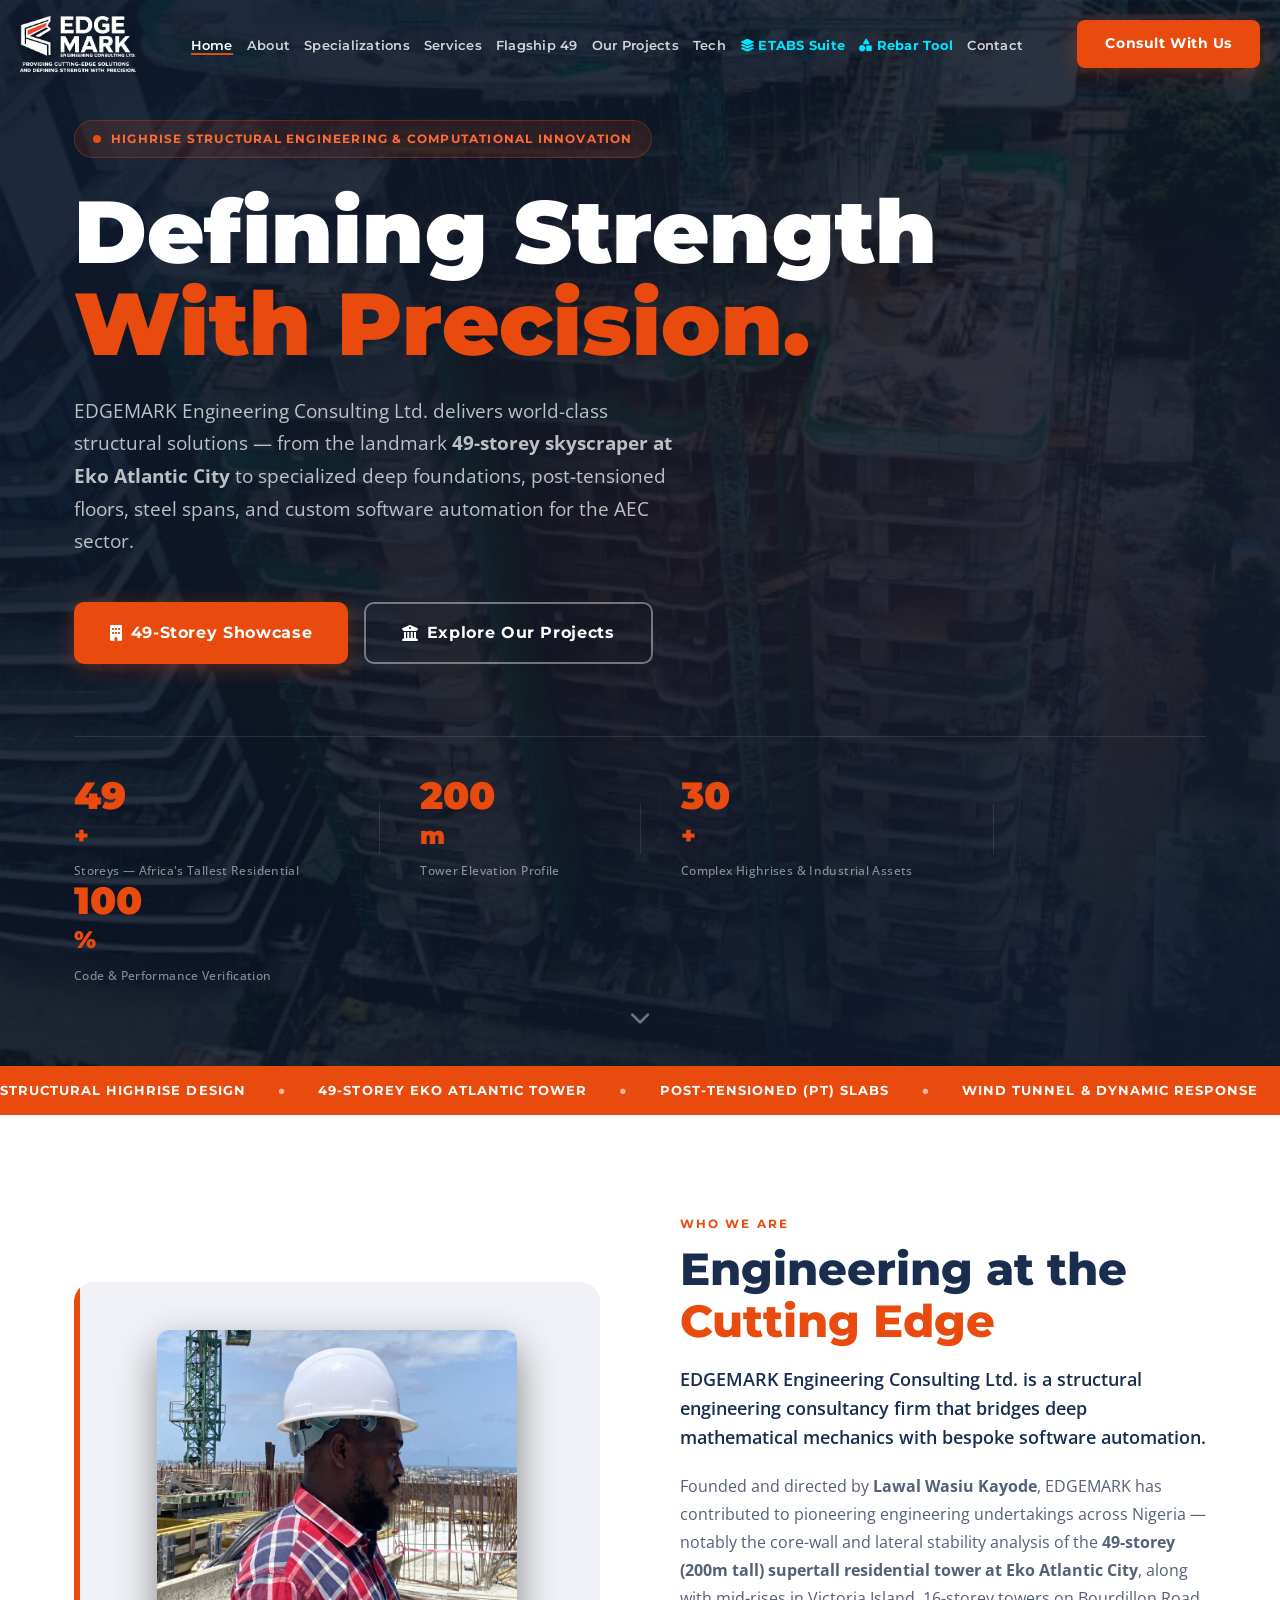
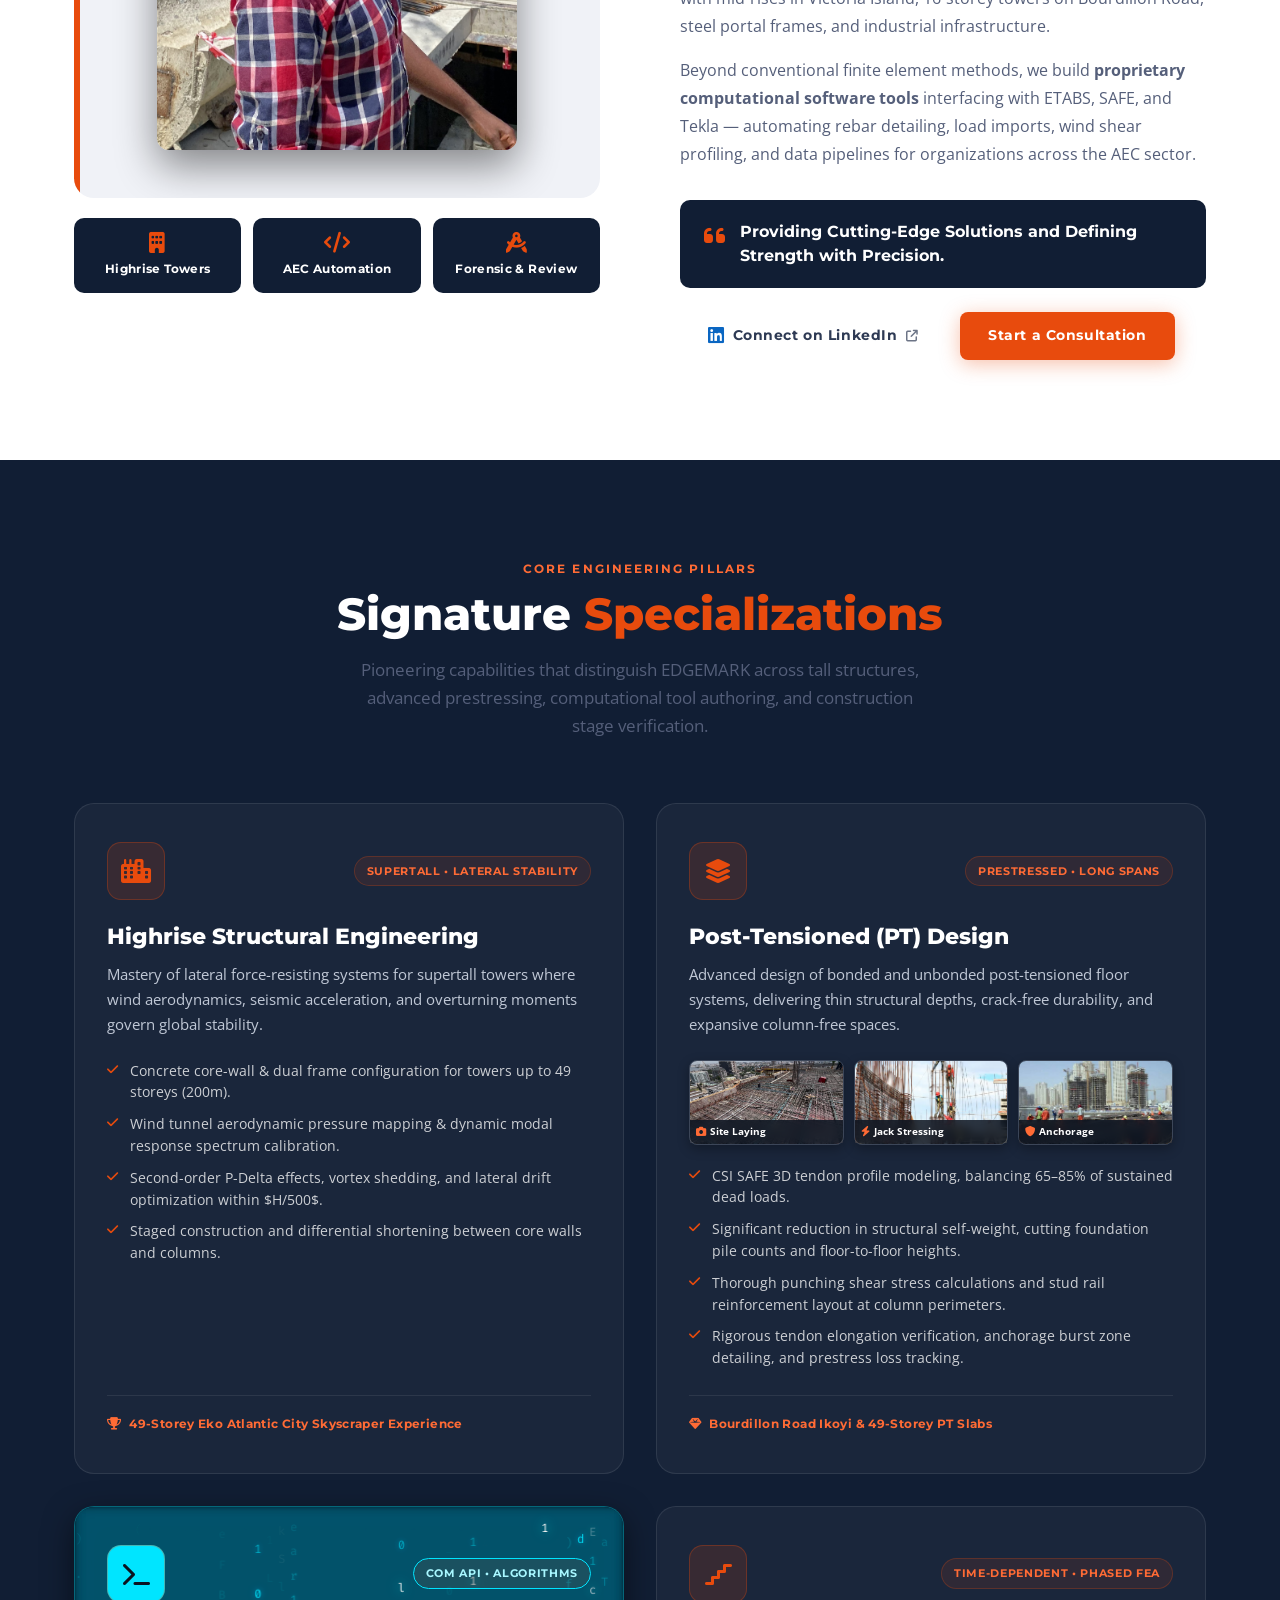
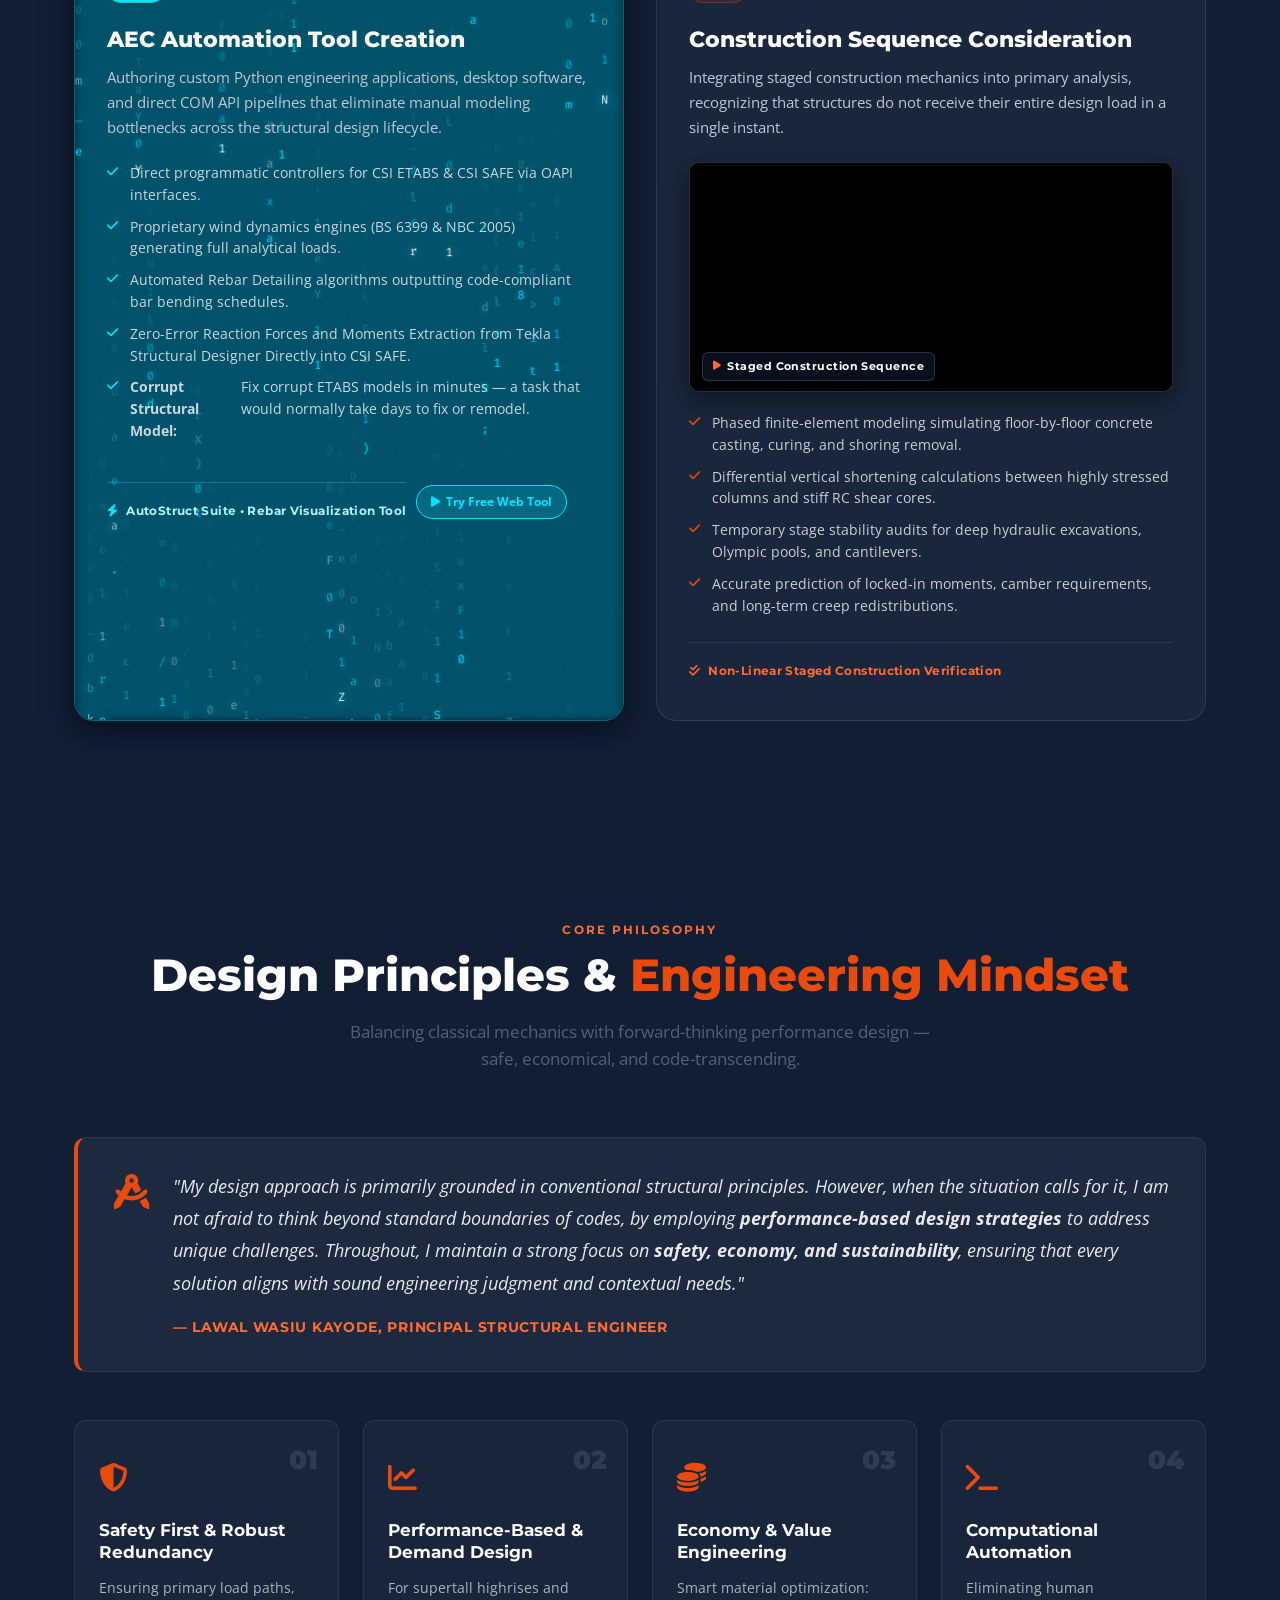
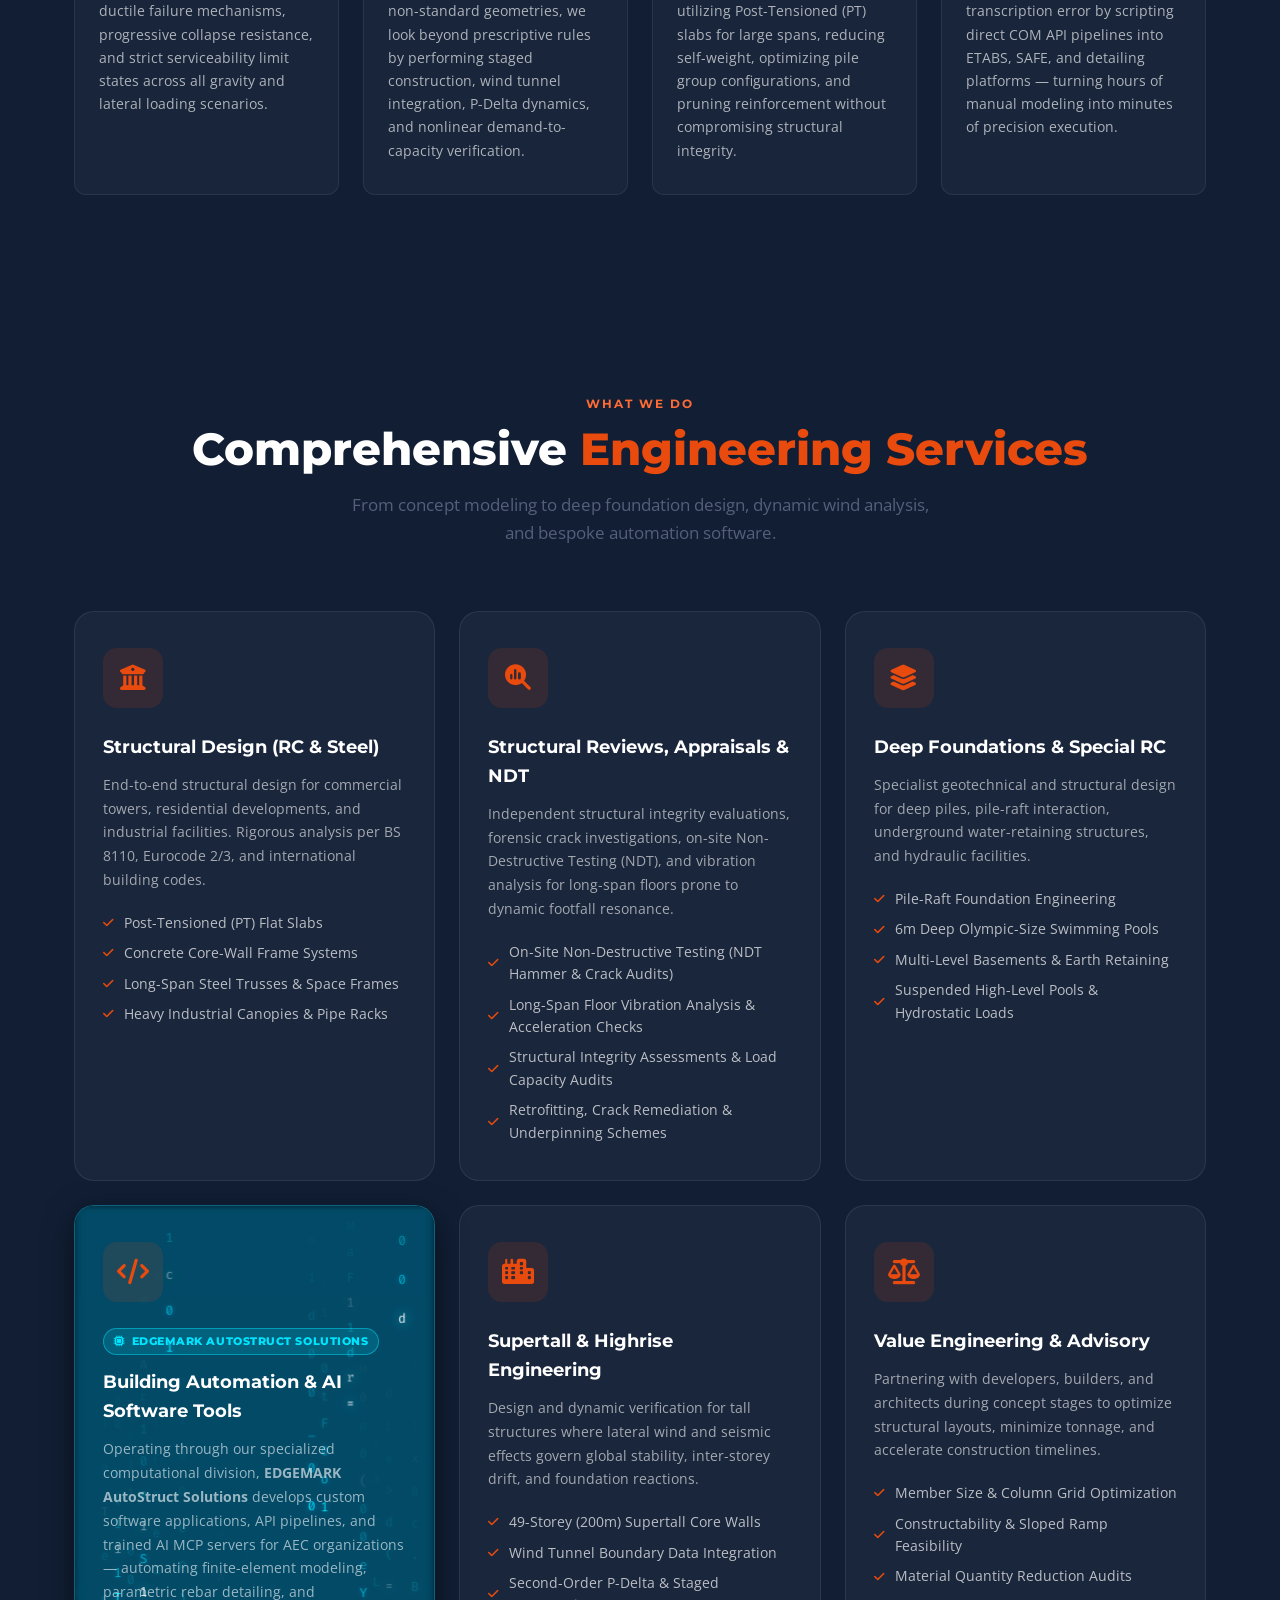
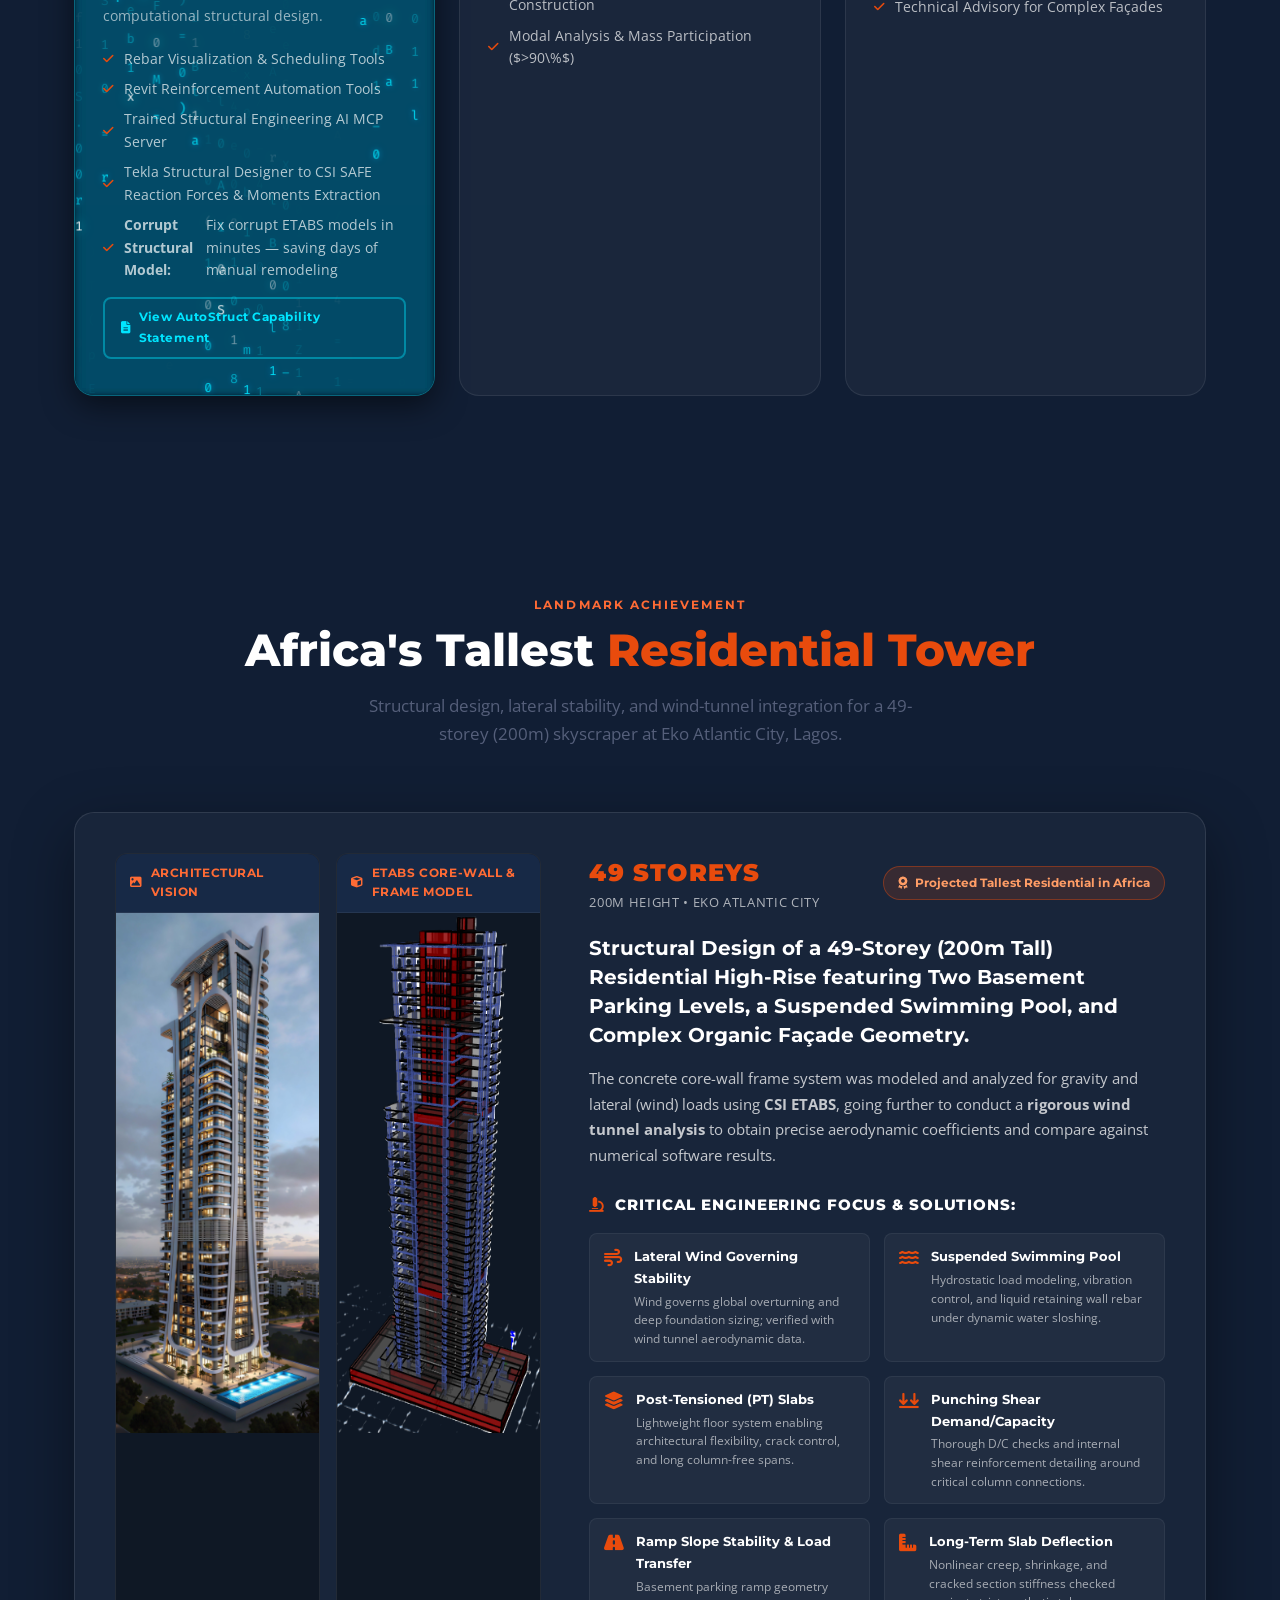
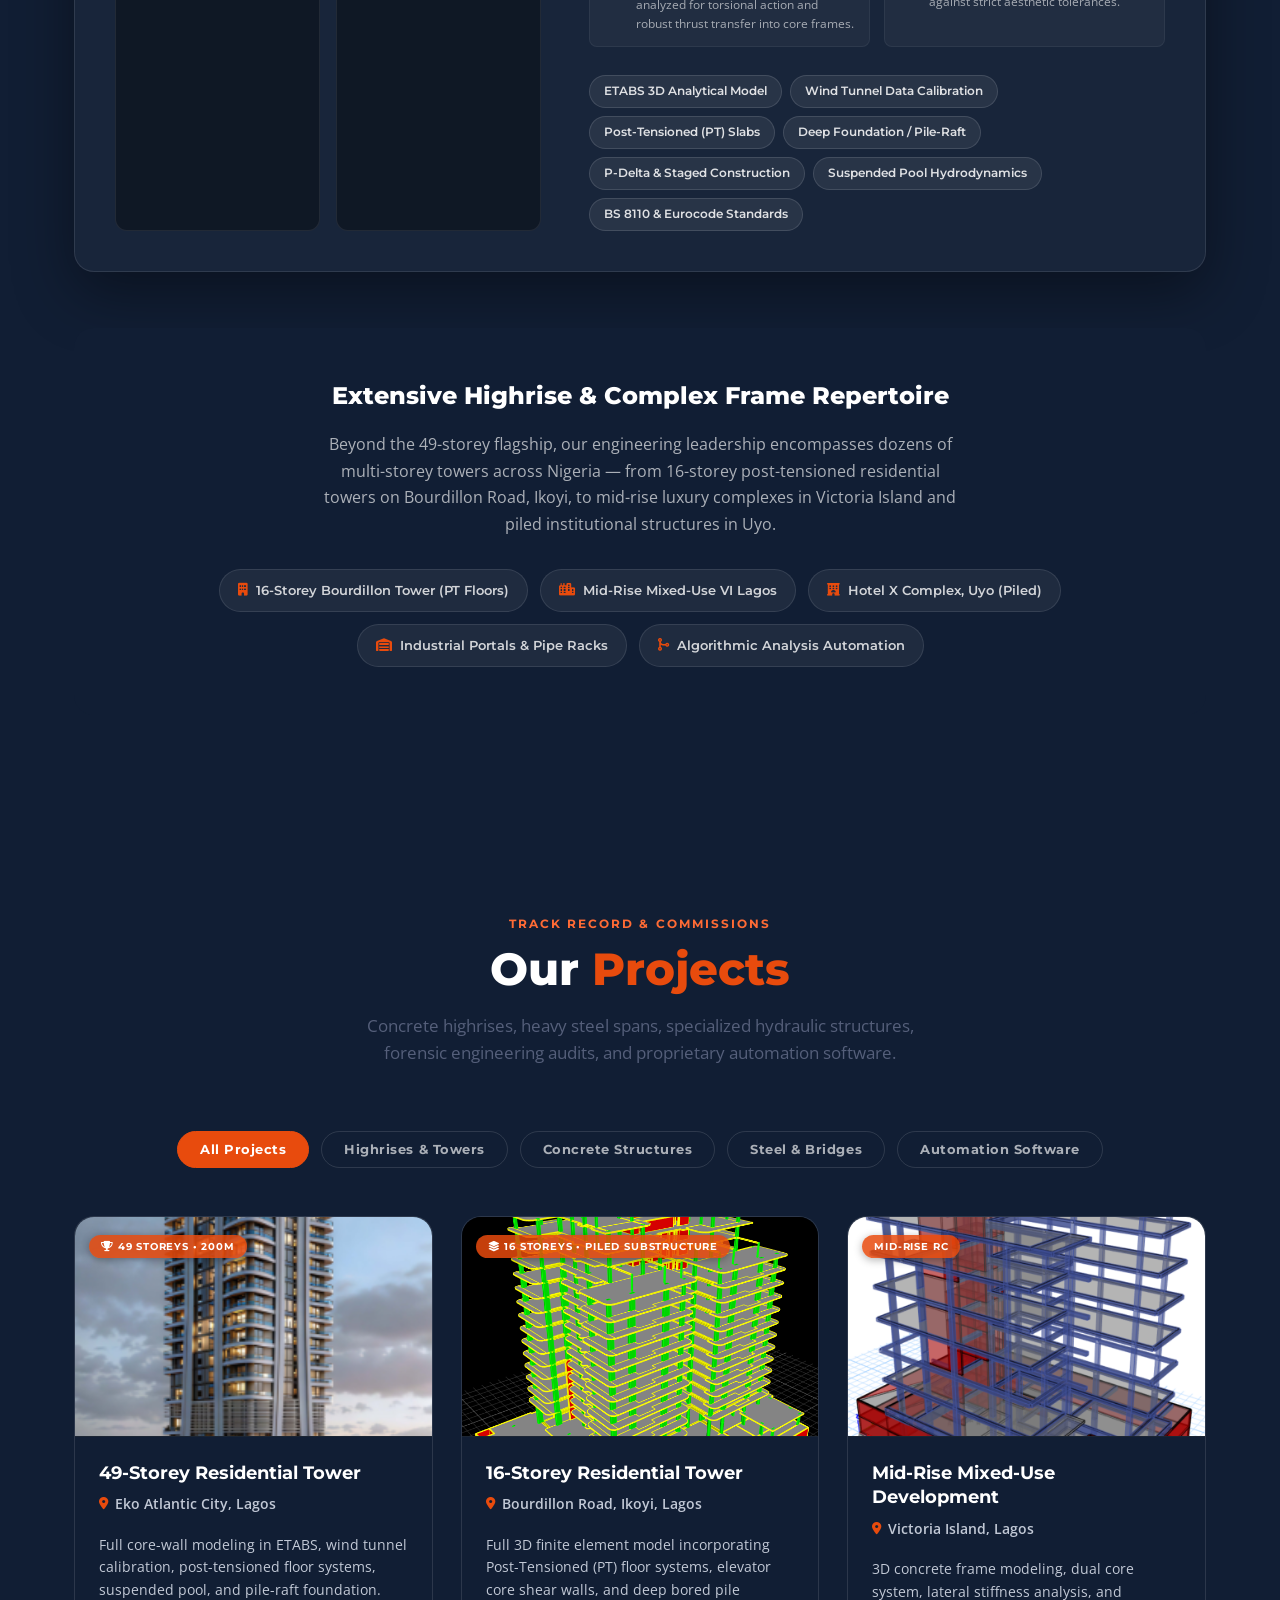
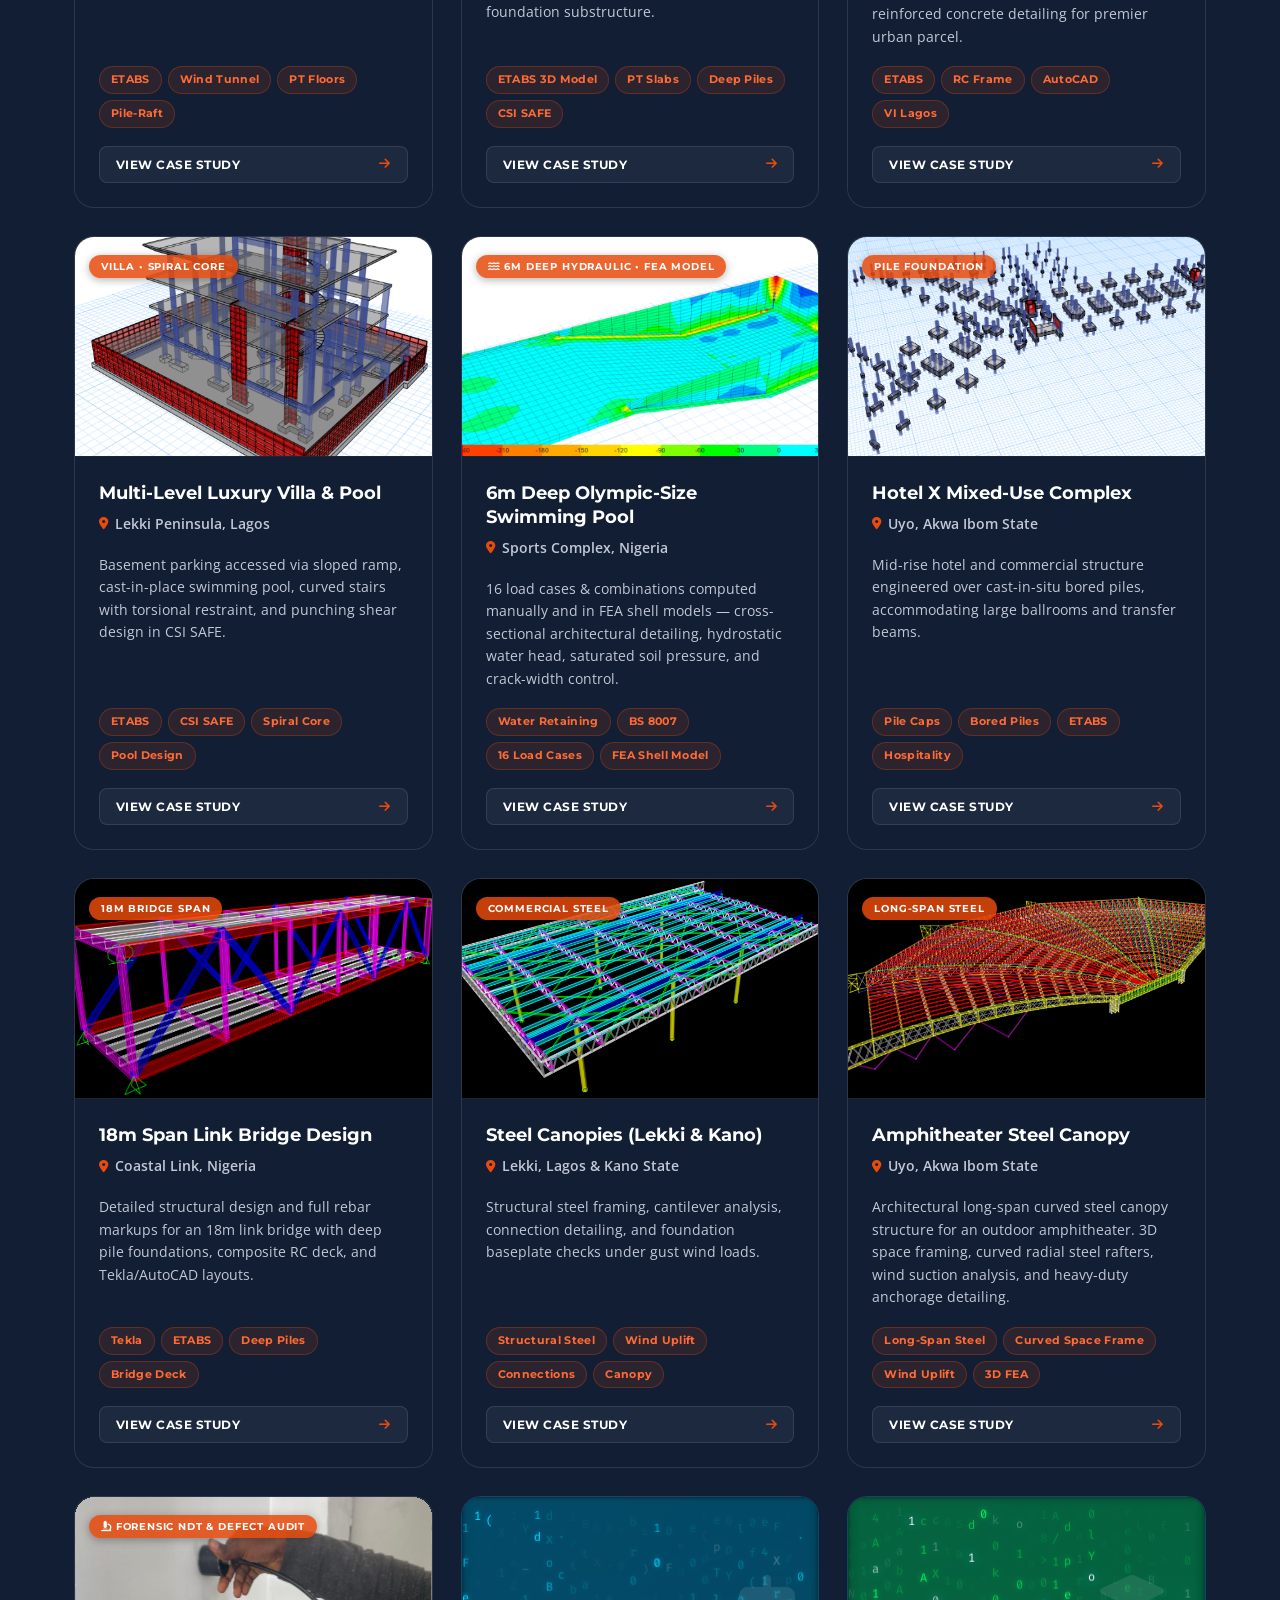
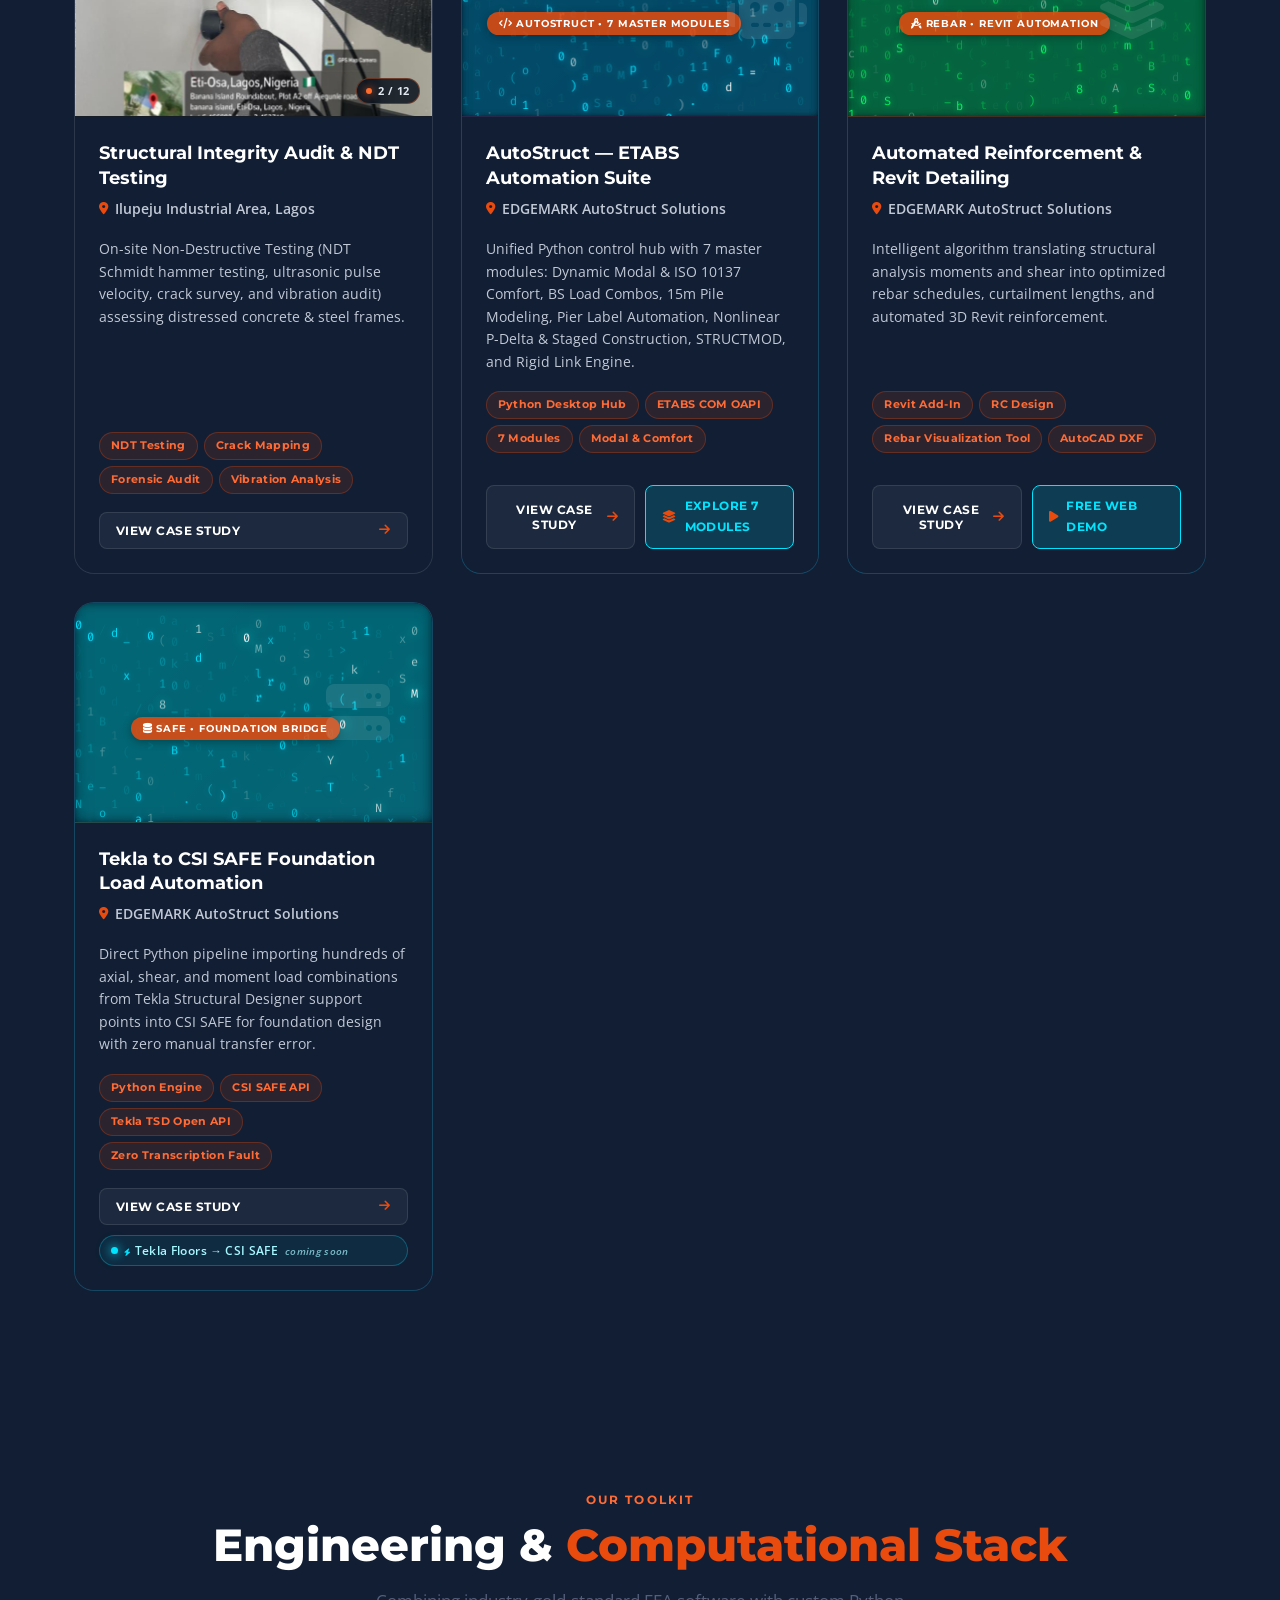
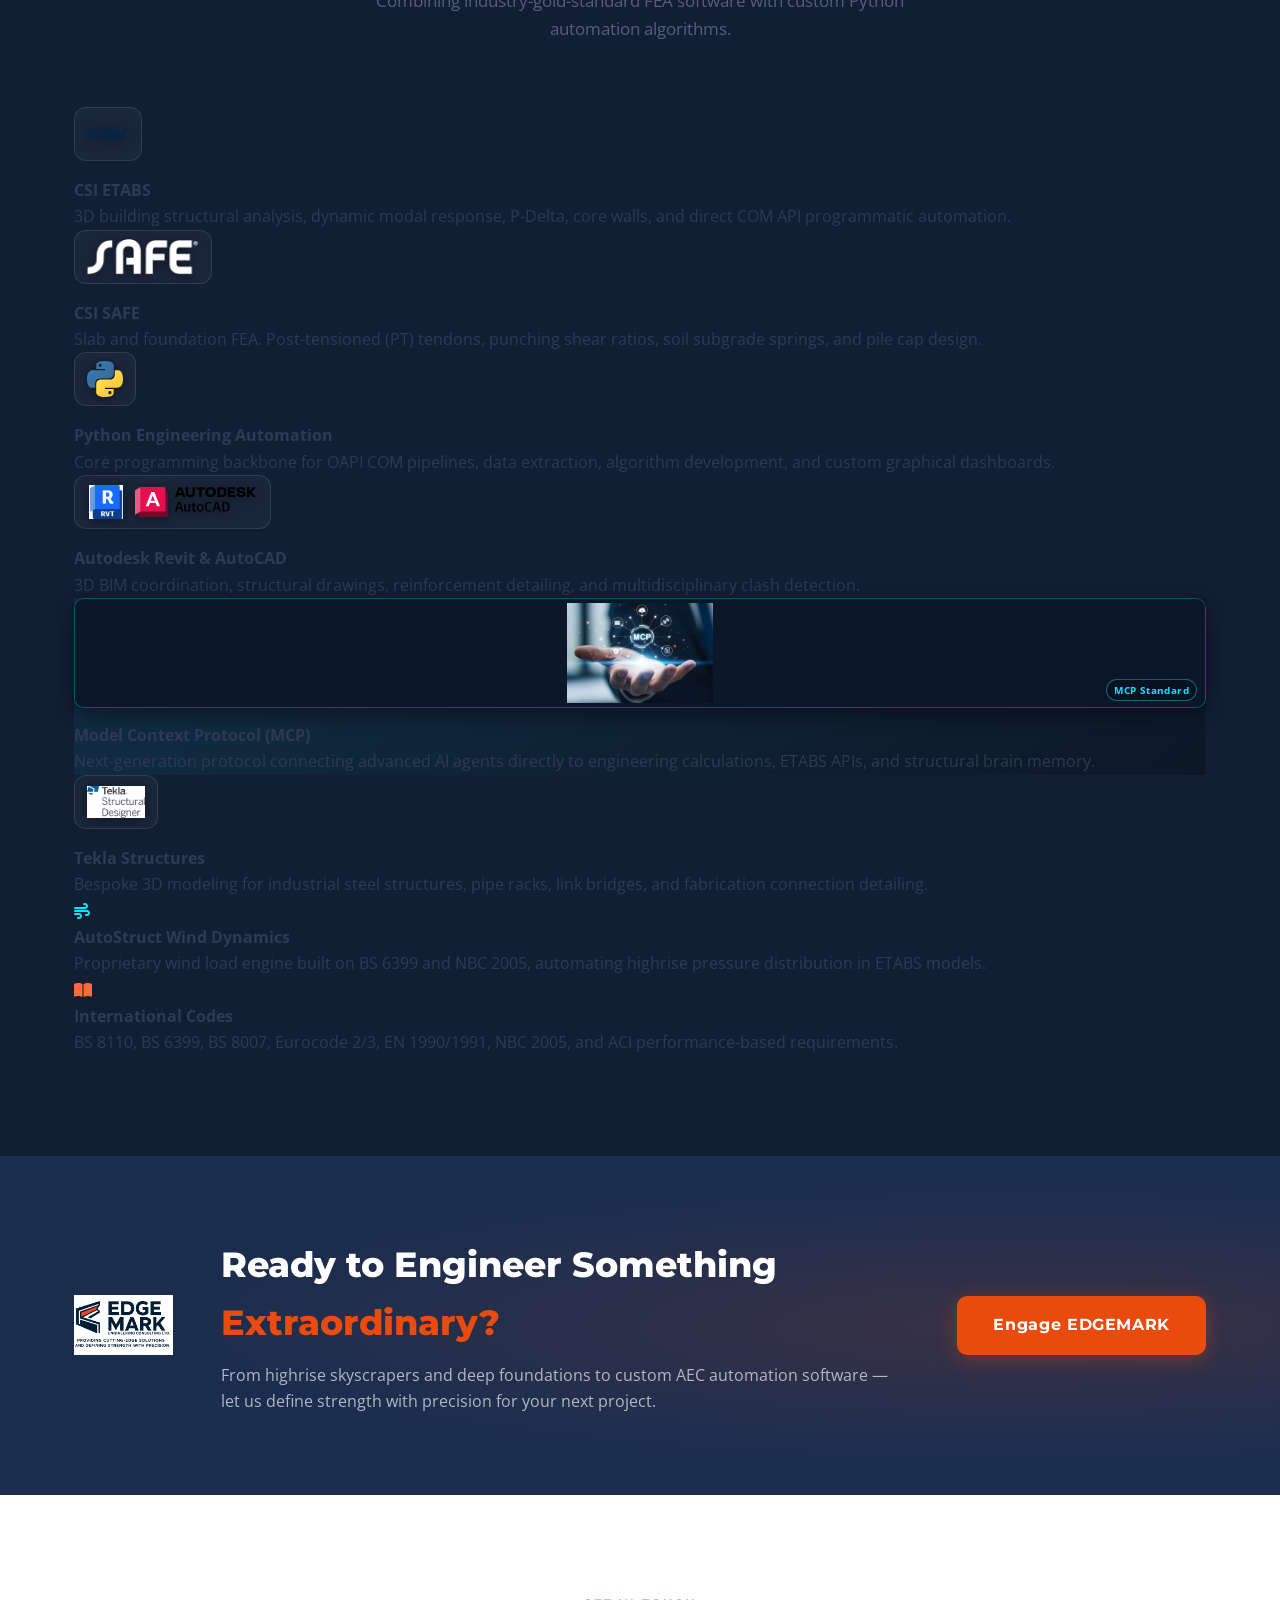
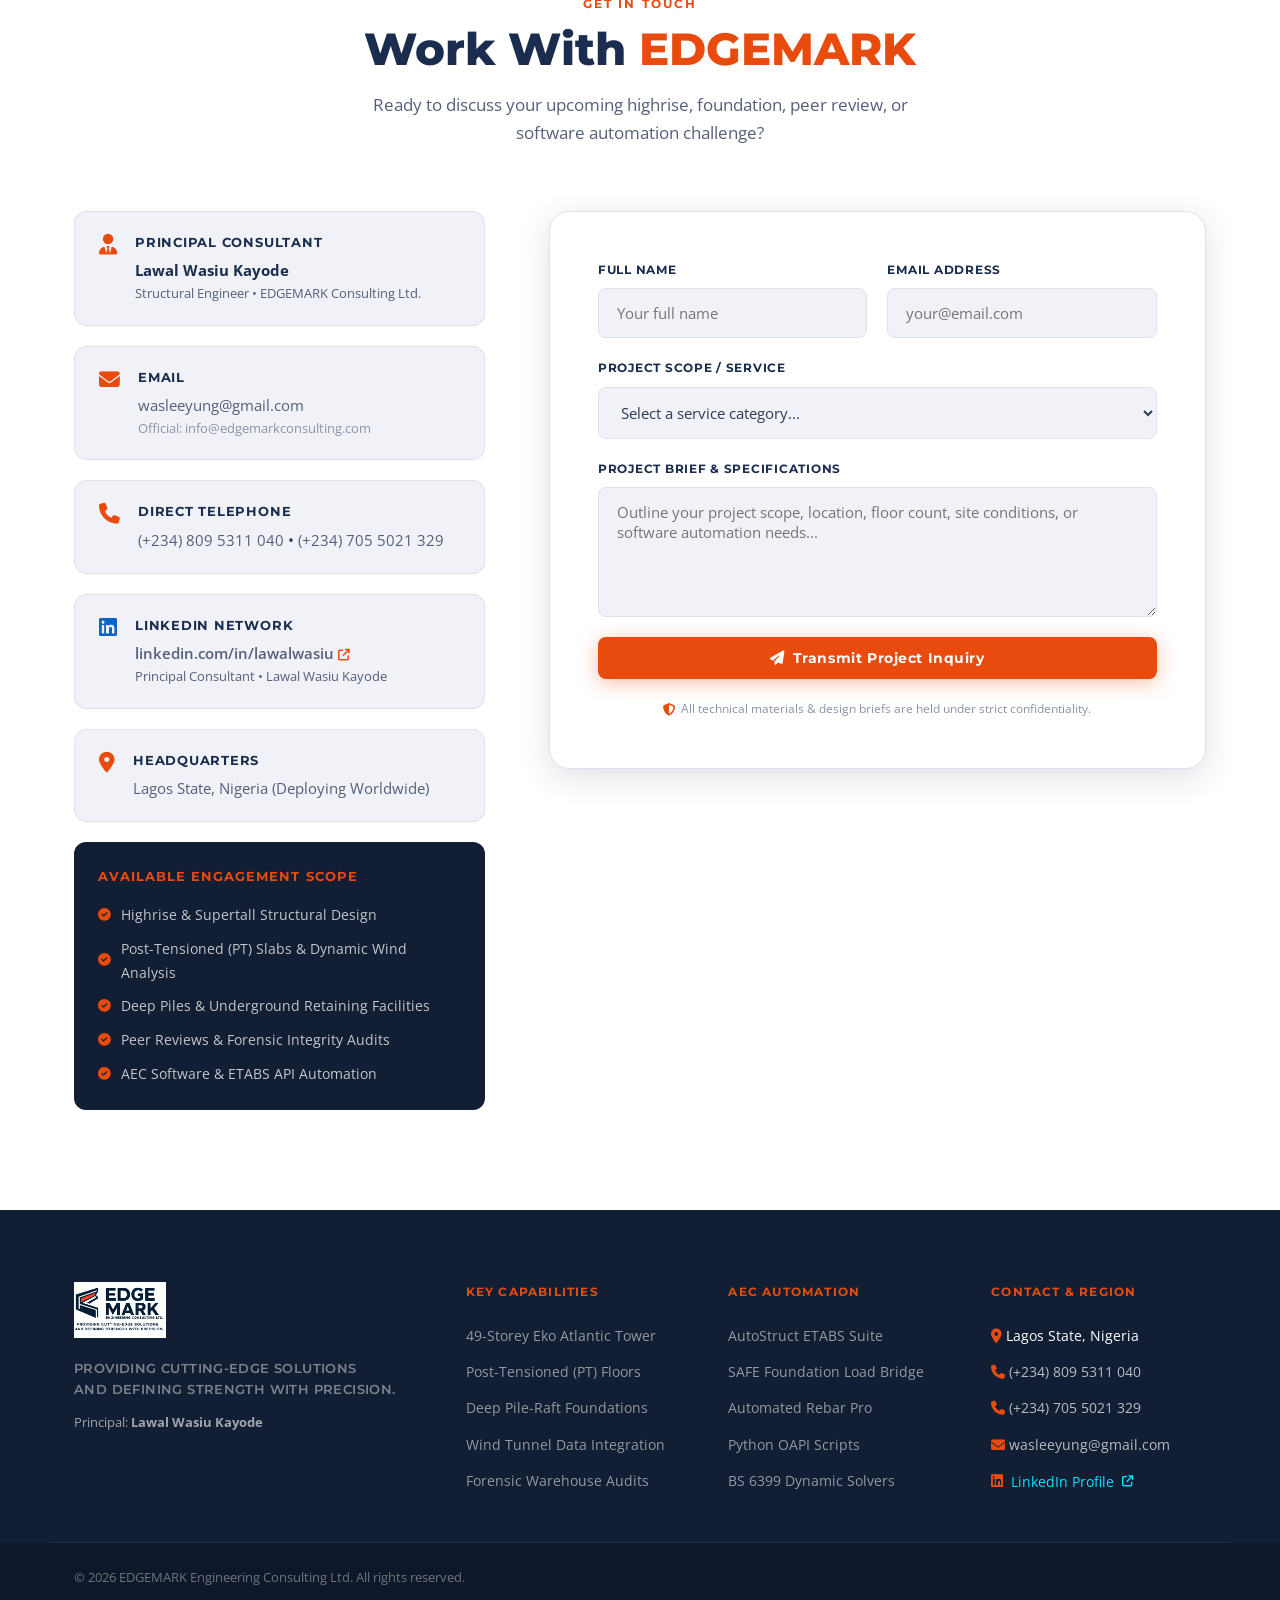
==== commit f92e69b8: "copy: update Tekla-to-SAFE extraction and Corrupt Structural Model bullet points - 'Zero-Error React" ====
--- a/index.html
+++ b/index.html
@@ -279,8 +279,8 @@
             <li><i class="fa-solid fa-check" style="color:#00e5ff;"></i> Direct programmatic controllers for CSI ETABS &amp; CSI SAFE via OAPI interfaces.</li>
             <li><i class="fa-solid fa-check" style="color:#00e5ff;"></i> Proprietary wind dynamics engines (BS 6399 &amp; NBC 2005) generating full analytical loads.</li>
             <li><i class="fa-solid fa-check" style="color:#00e5ff;"></i> Automated Rebar Detailing algorithms outputting code-compliant bar bending schedules.</li>
-            <li><i class="fa-solid fa-check" style="color:#00e5ff;"></i> Zero-error reaction vector extraction from Tekla Structural Designer directly into foundation CSI SAFE models.</li>
-            <li><i class="fa-solid fa-check" style="color:#00e5ff;"></i> <strong>Corrupt Model Salvage:</strong> Algorithmic text/database parsing recovering corrupted ETABS models in minutes — a task that once took engineers days of manual remodeling.</li>
+            <li><i class="fa-solid fa-check" style="color:#00e5ff;"></i> Zero-Error Reaction Forces and Moments Extraction from Tekla Structural Designer Directly into CSI SAFE.</li>
+            <li><i class="fa-solid fa-check" style="color:#00e5ff;"></i> <strong>Corrupt Structural Model:</strong> Fix corrupt ETABS models in minutes — a task that would normally take days to fix or remodel.</li>
           </ul>
           <div style="position:relative; z-index:2; display:flex; gap:10px; align-items:center; flex-wrap:wrap; margin-top:14px;">
             <div class="spec-footer-badge" style="border-color:rgba(0,229,255,0.3); color:#a8f7ff; margin:0;">
@@ -478,8 +478,8 @@
             <li><i class="fa-solid fa-check"></i> Rebar Visualization &amp; Scheduling Tools</li>
             <li><i class="fa-solid fa-check"></i> Revit Reinforcement Automation Tools</li>
             <li><i class="fa-solid fa-check"></i> Trained Structural Engineering AI MCP Server</li>
-            <li><i class="fa-solid fa-check"></i> CSI ETABS OAPI &amp; SAFE Load Bridge Automations</li>
-            <li><i class="fa-solid fa-check"></i> <strong>Corrupt Model Recovery:</strong> Scripted reconstruction of lost ETABS files in minutes vs. days</li>
+            <li><i class="fa-solid fa-check"></i> Tekla Structural Designer to CSI SAFE Reaction Forces &amp; Moments Extraction</li>
+            <li><i class="fa-solid fa-check"></i> <strong>Corrupt Structural Model:</strong> Fix corrupt ETABS models in minutes — saving days of manual remodeling</li>
           </ul>
           <div style="margin-top: 16px;">
             <a href="autostruct-capability.html" class="btn btn-outline" style="font-size: 0.78rem; padding: 8px 16px; border-color: rgba(0, 229, 255, 0.4); color: #00e5ff;">
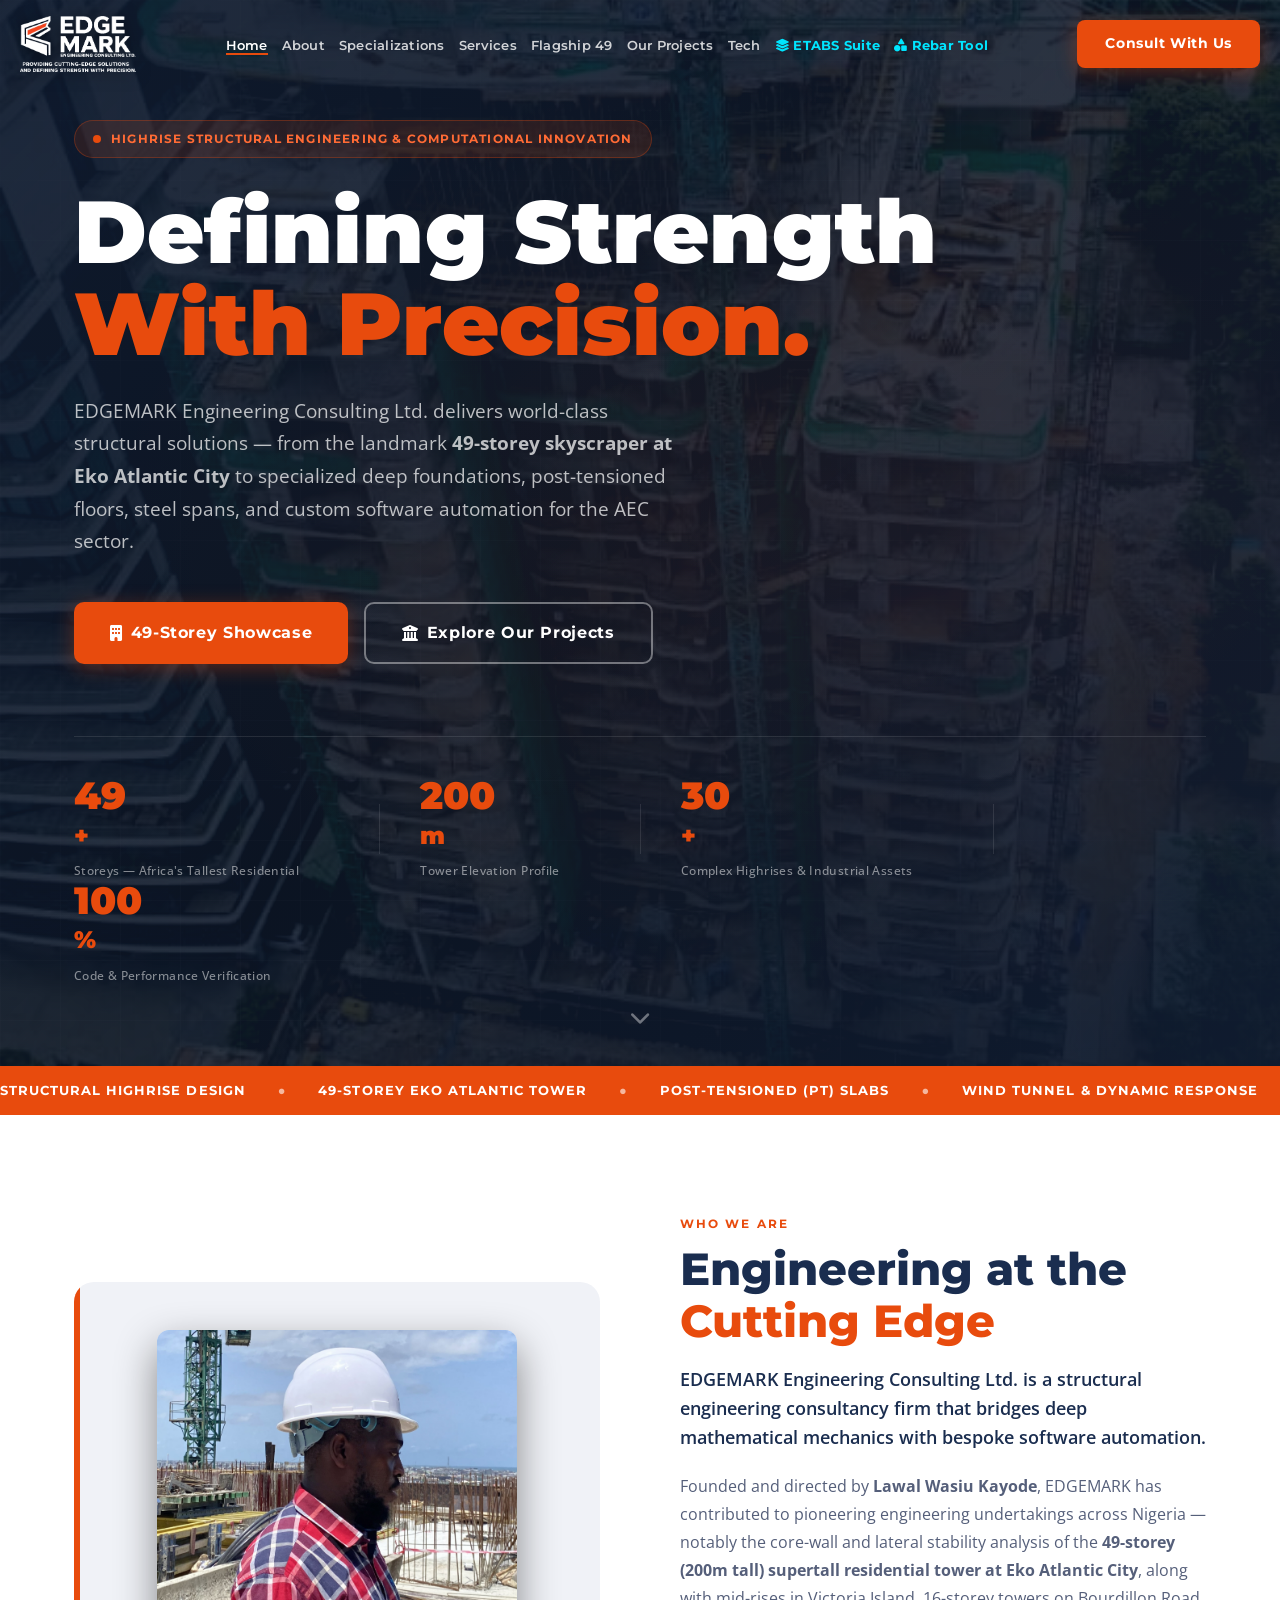
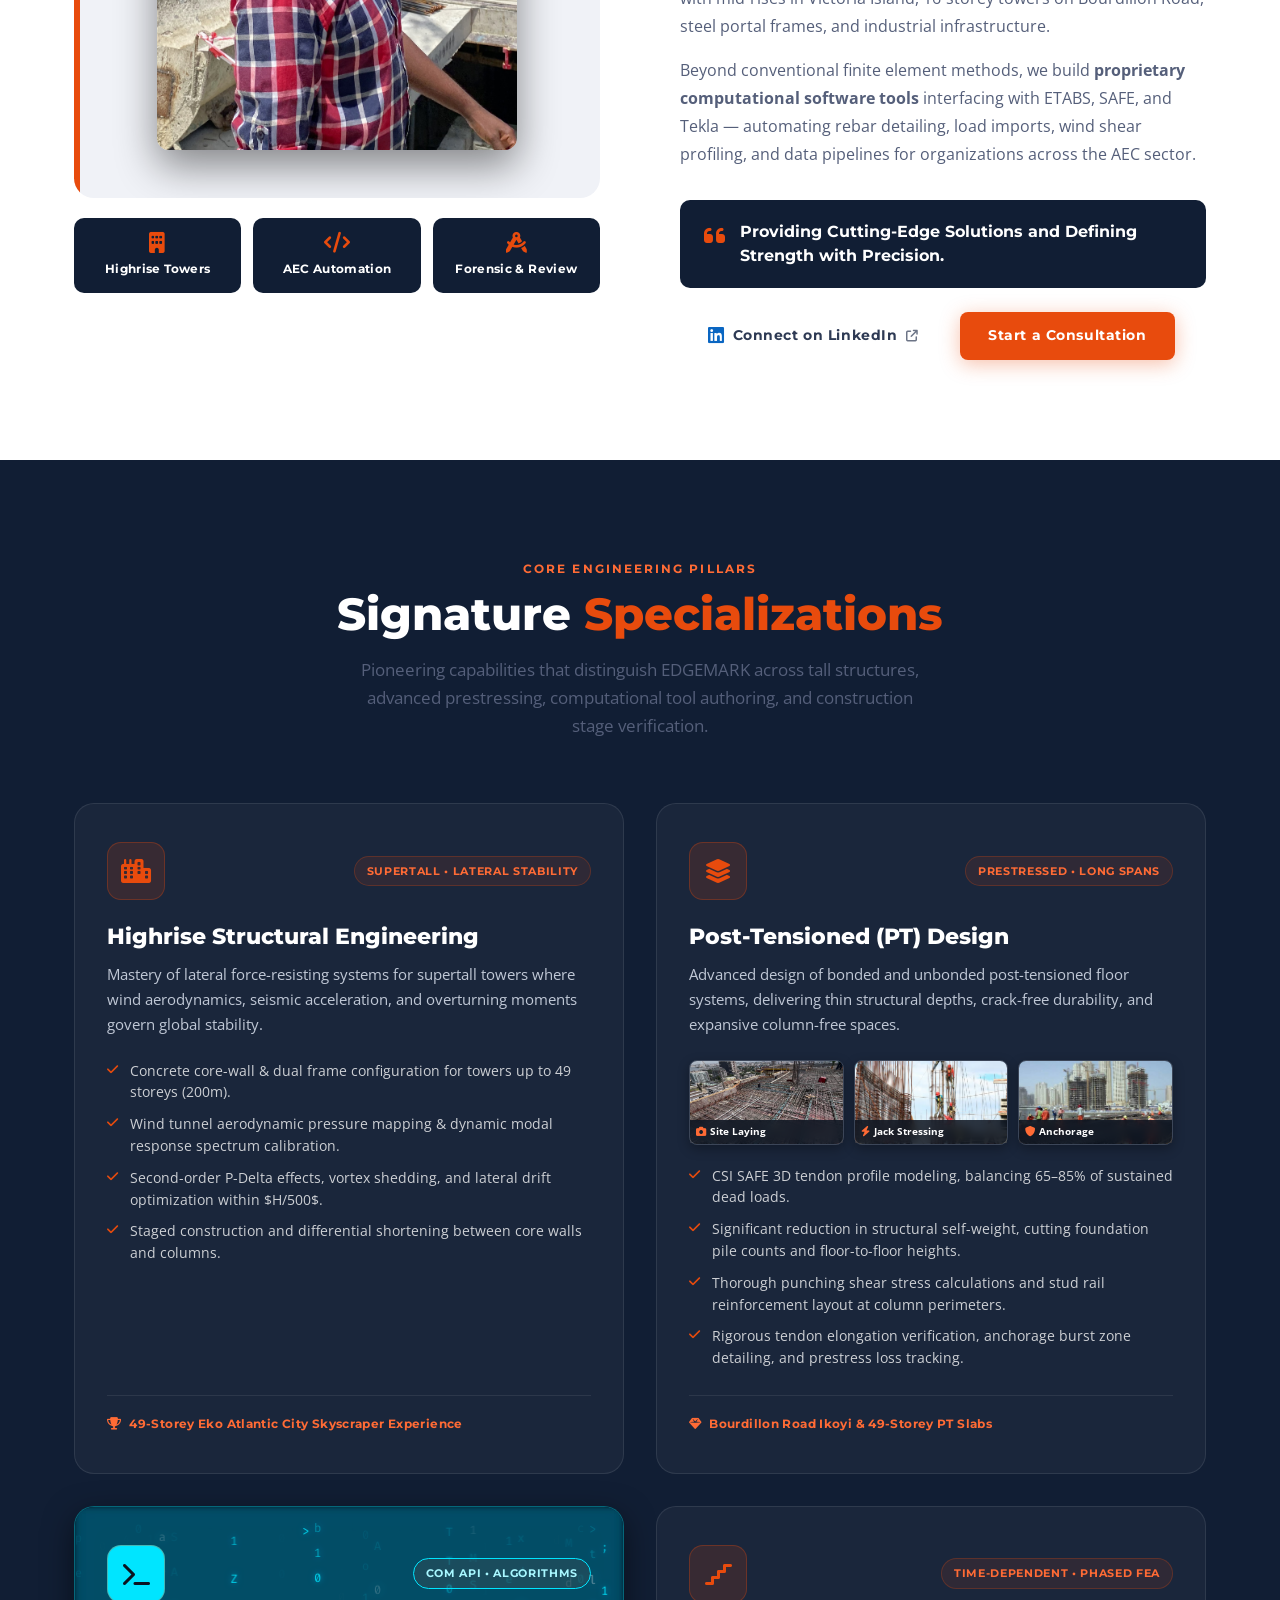
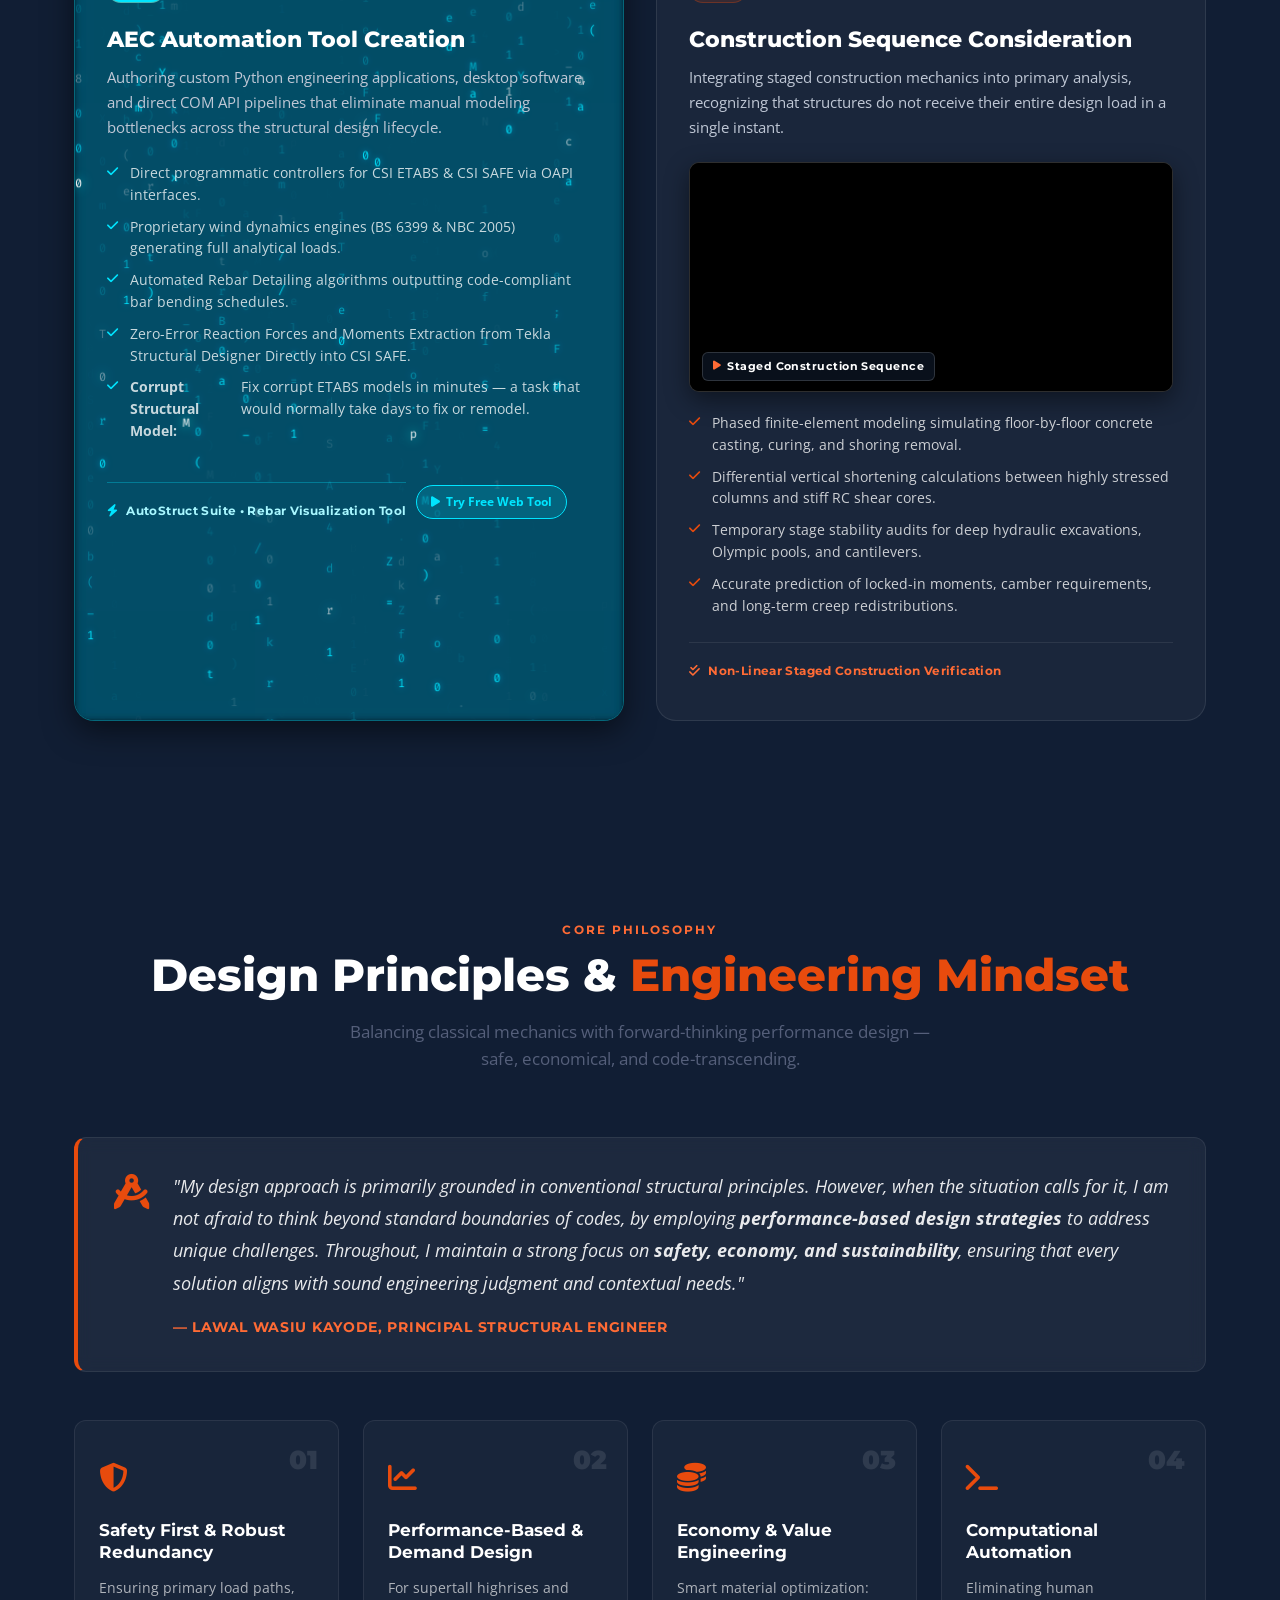
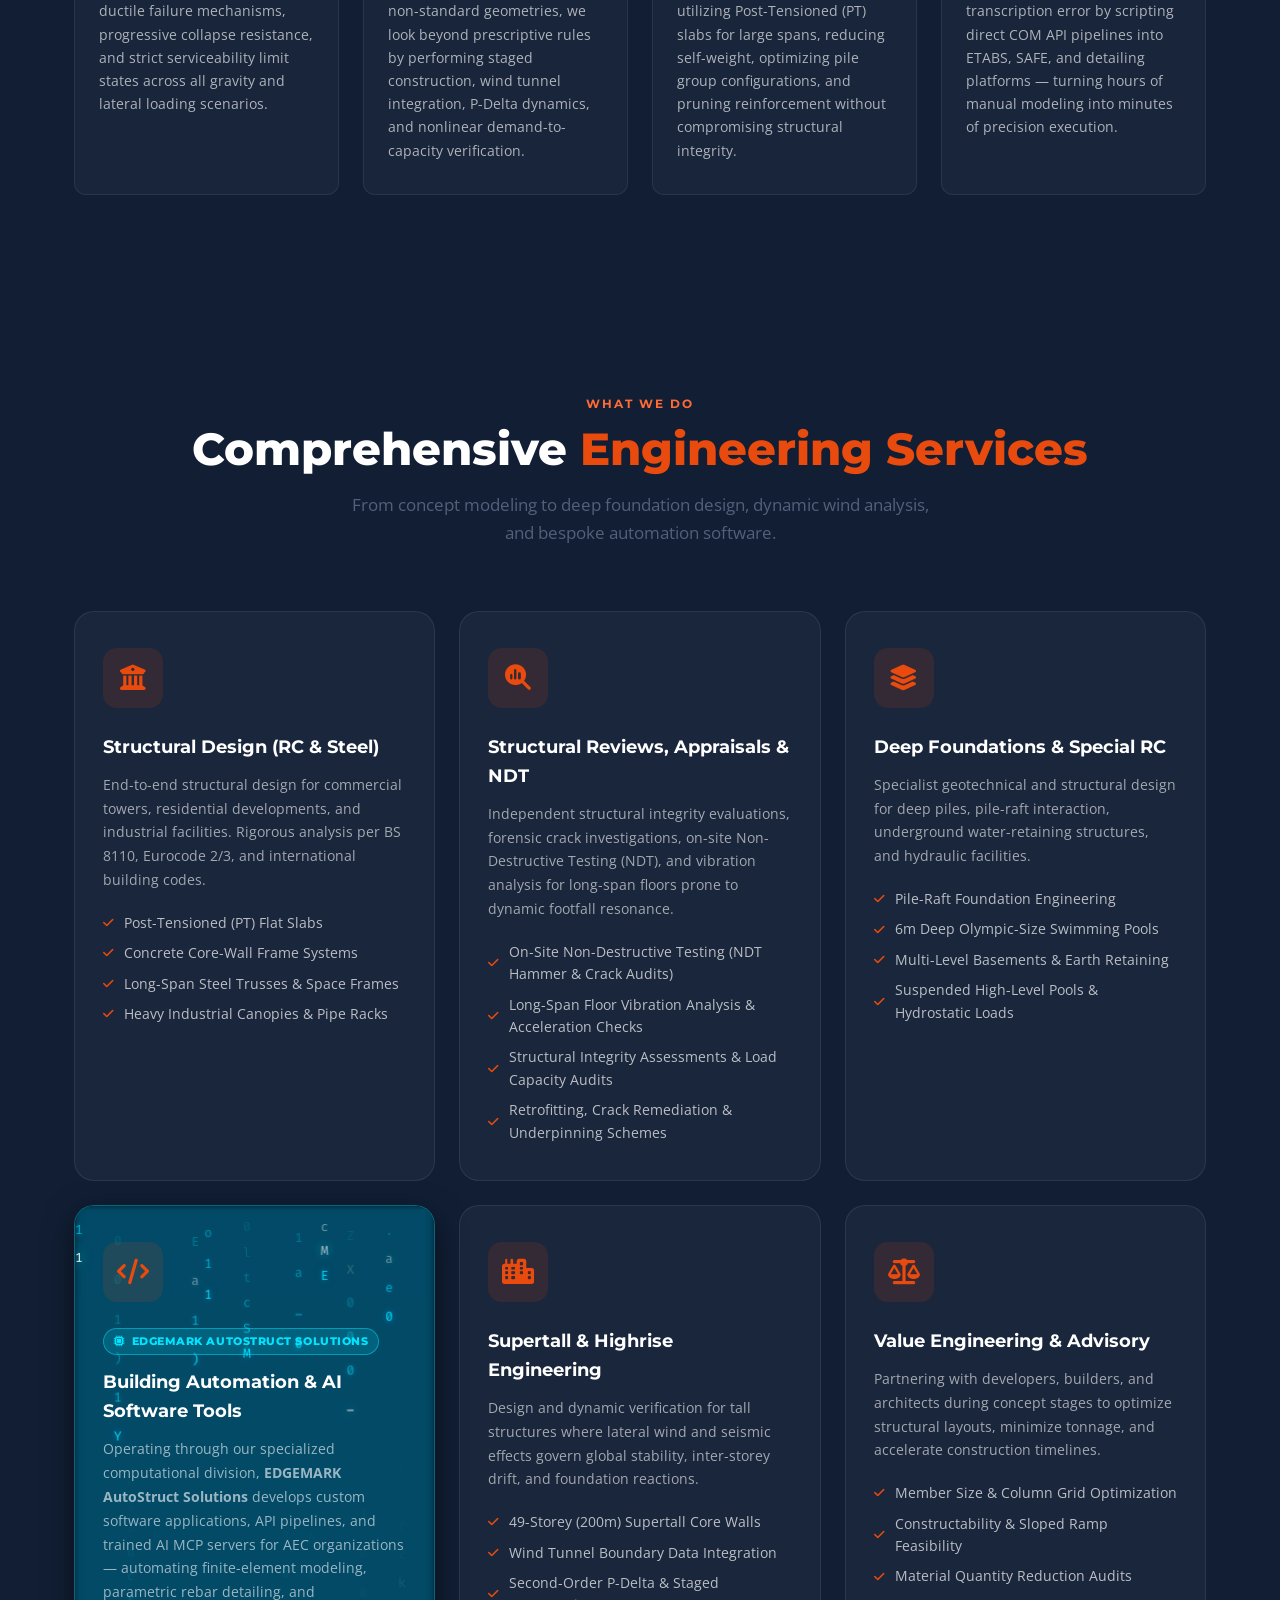
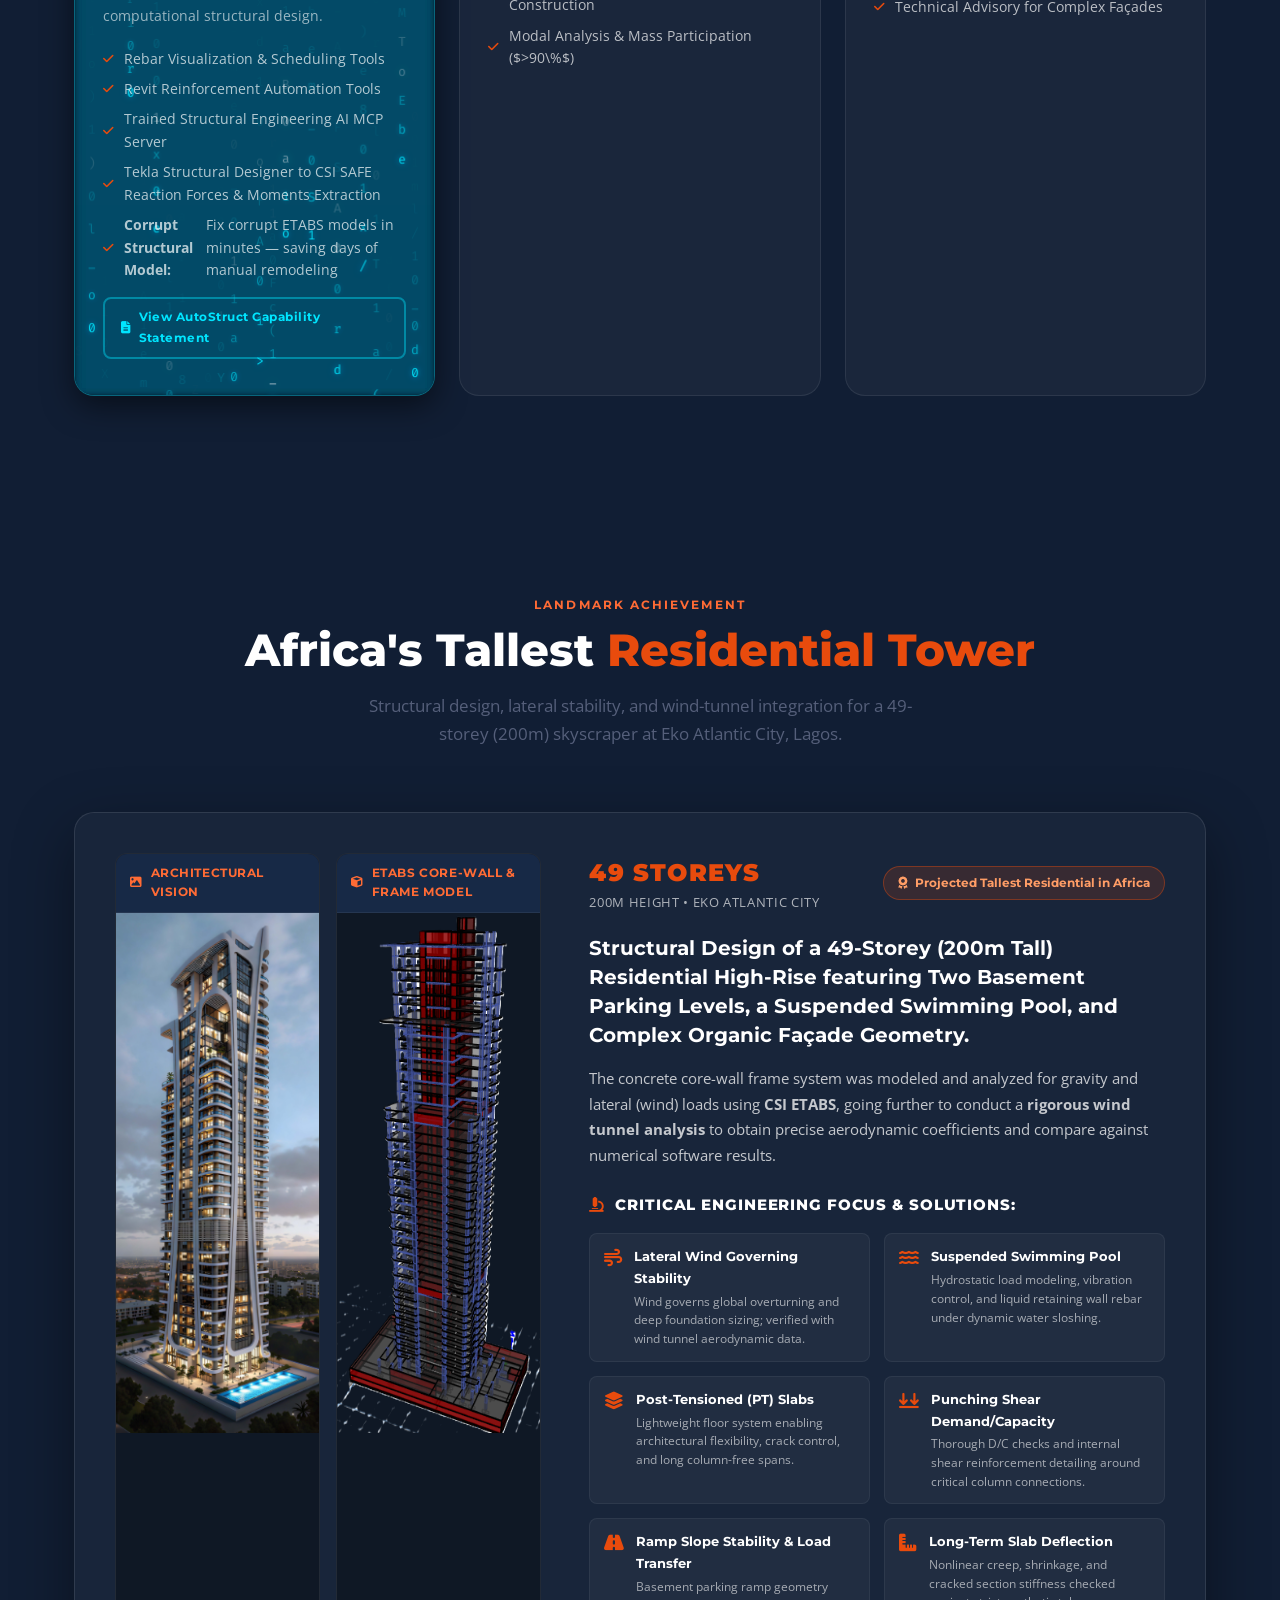
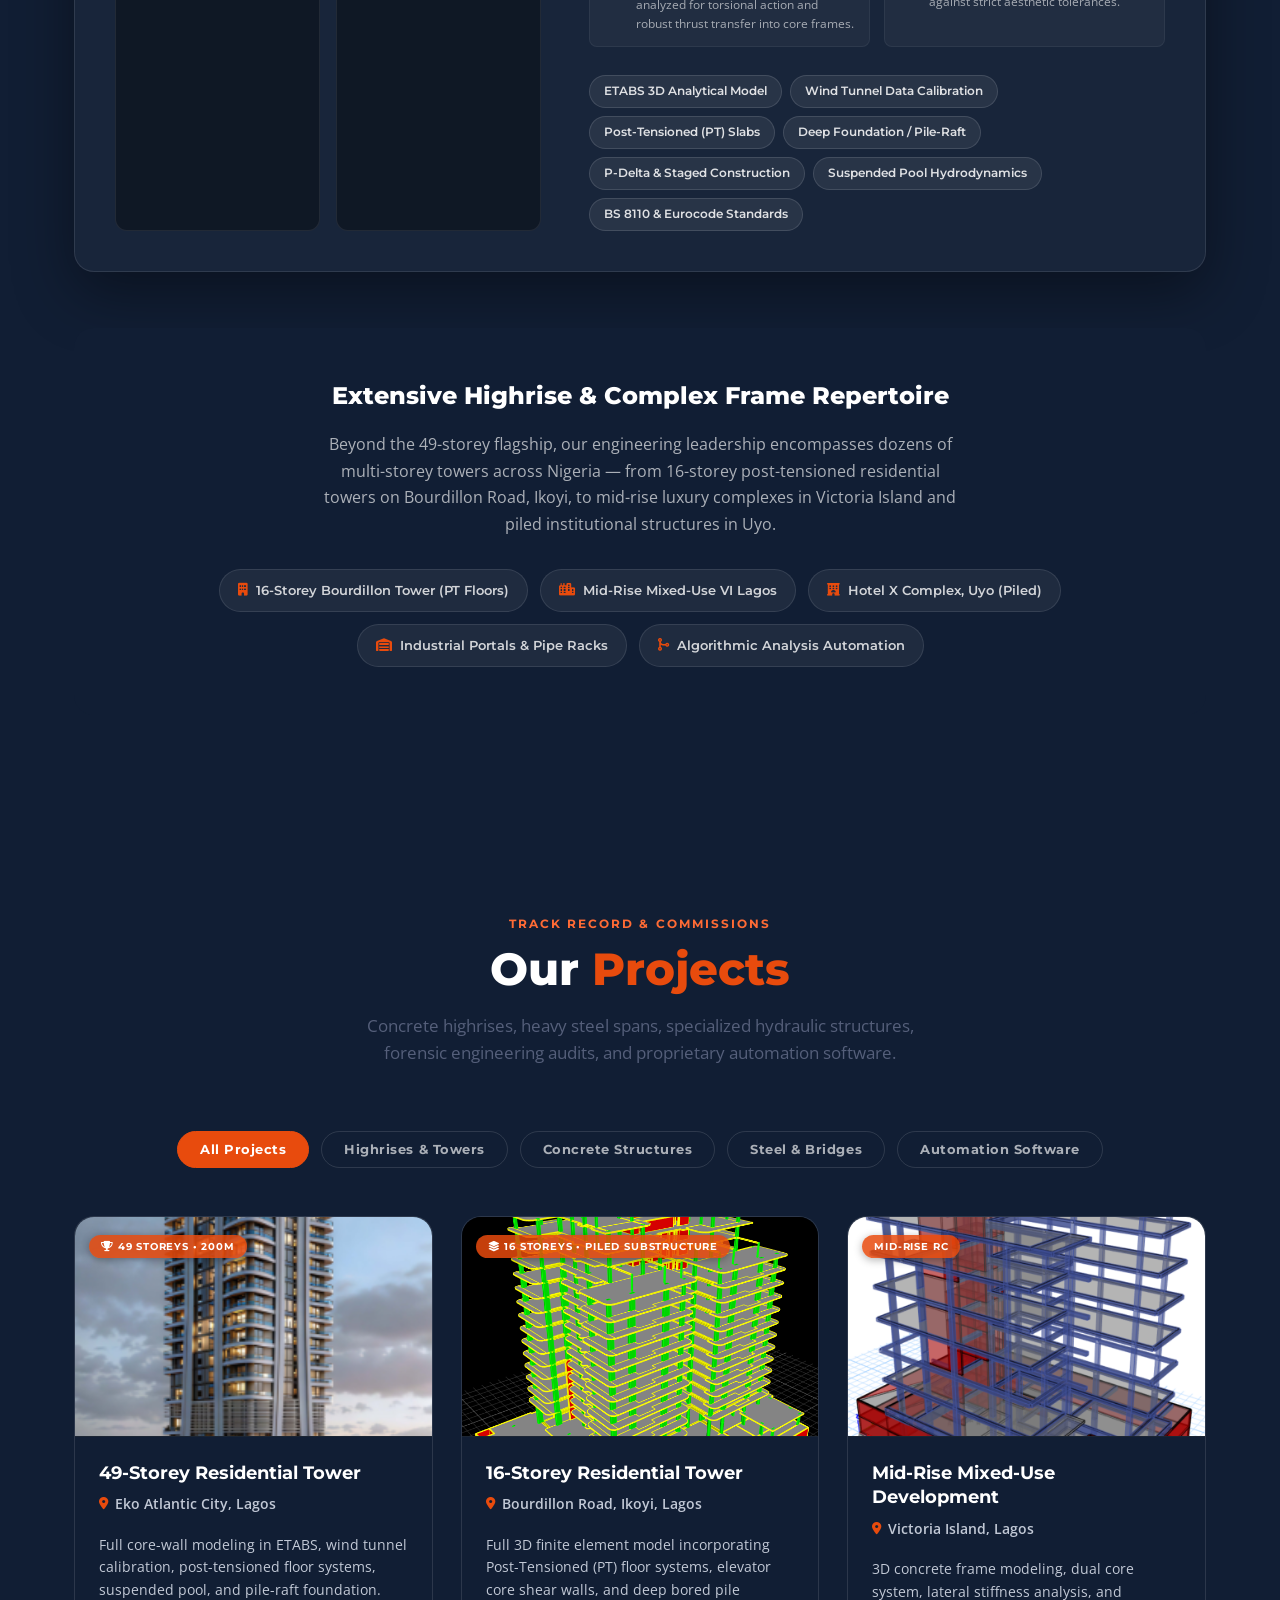
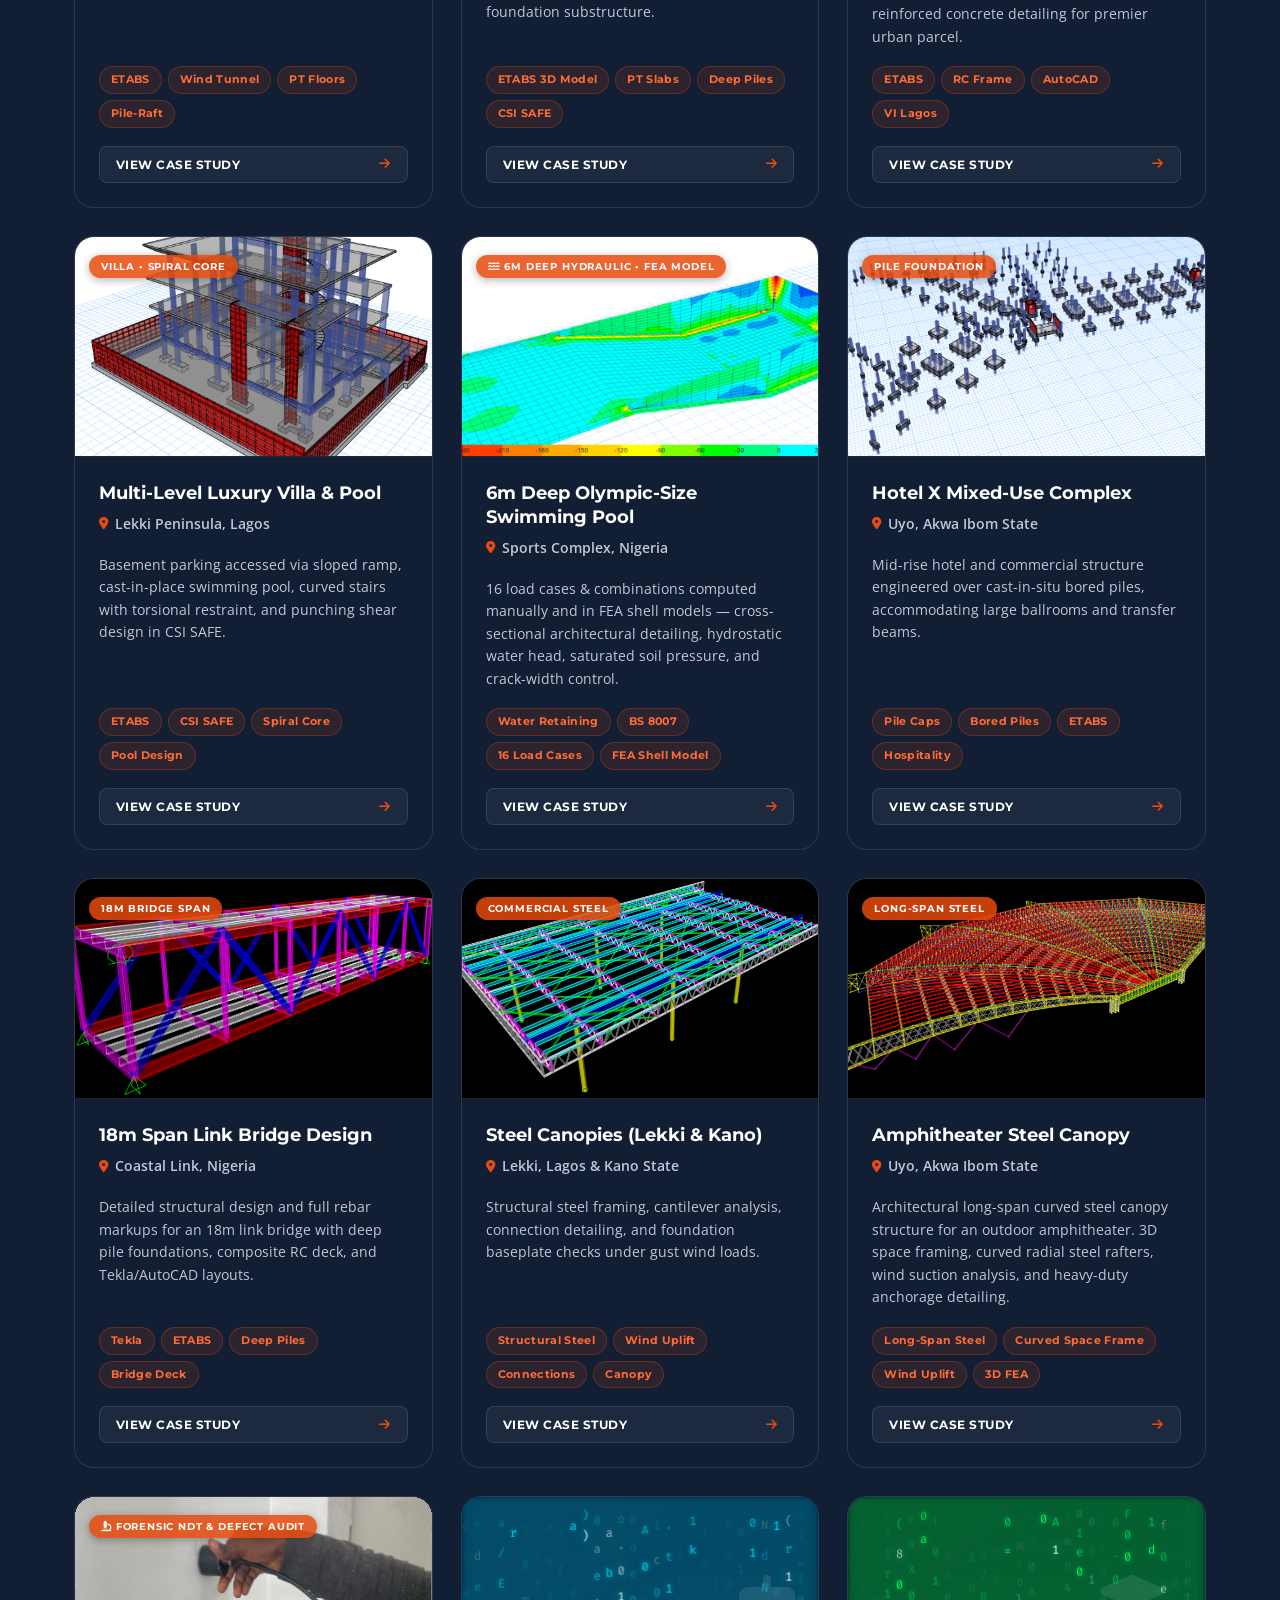
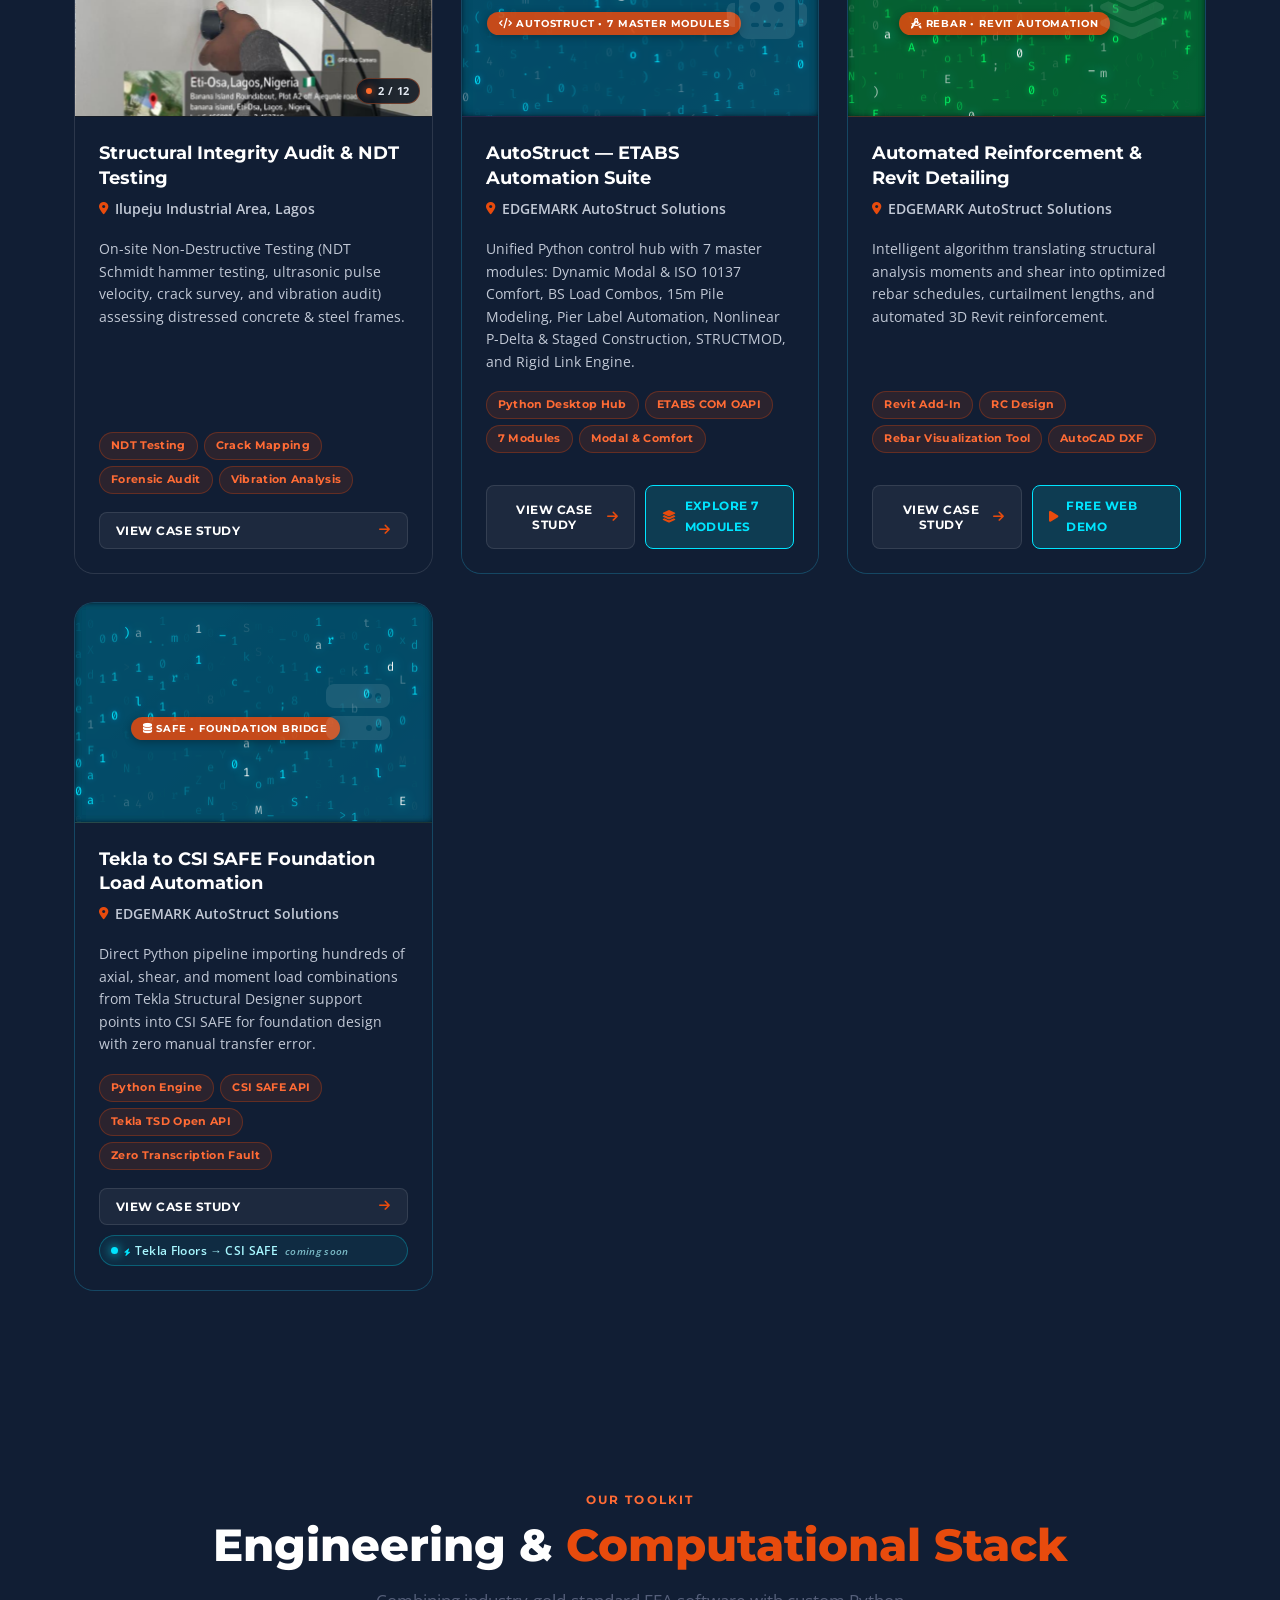
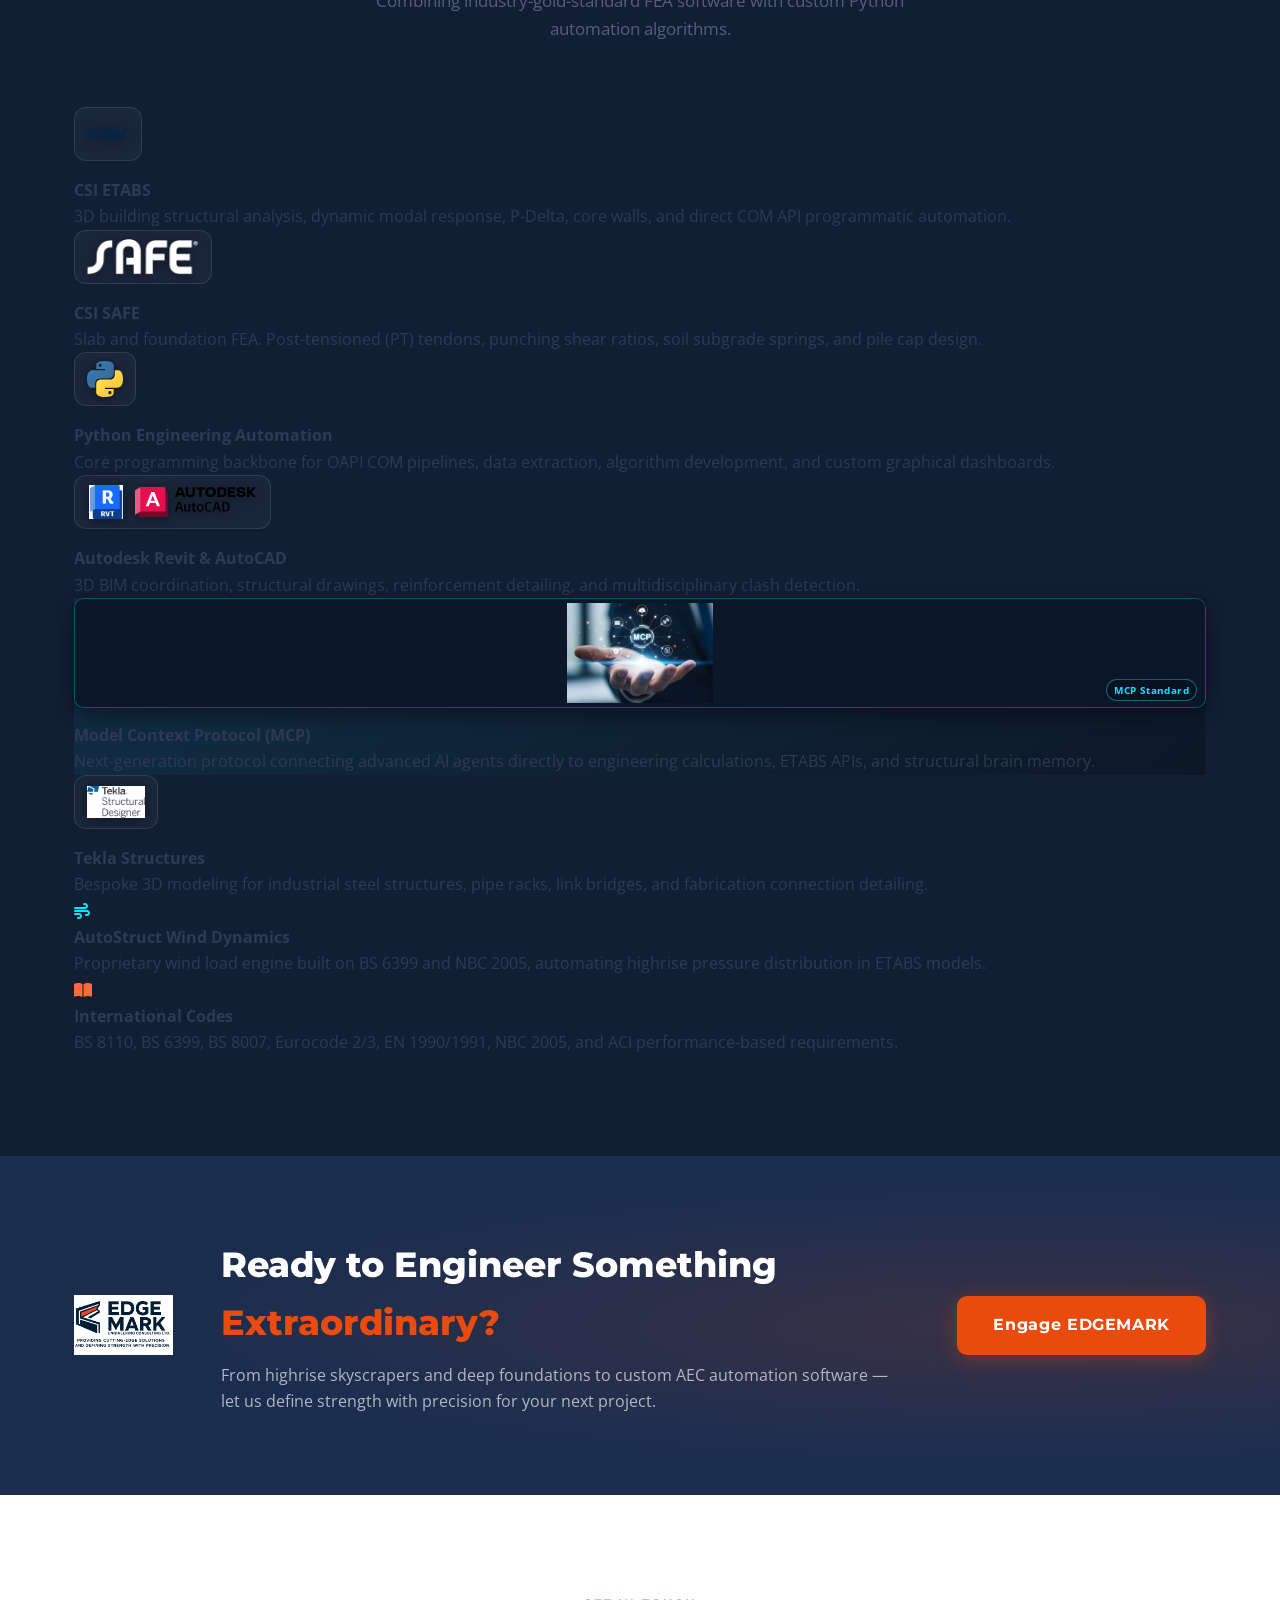
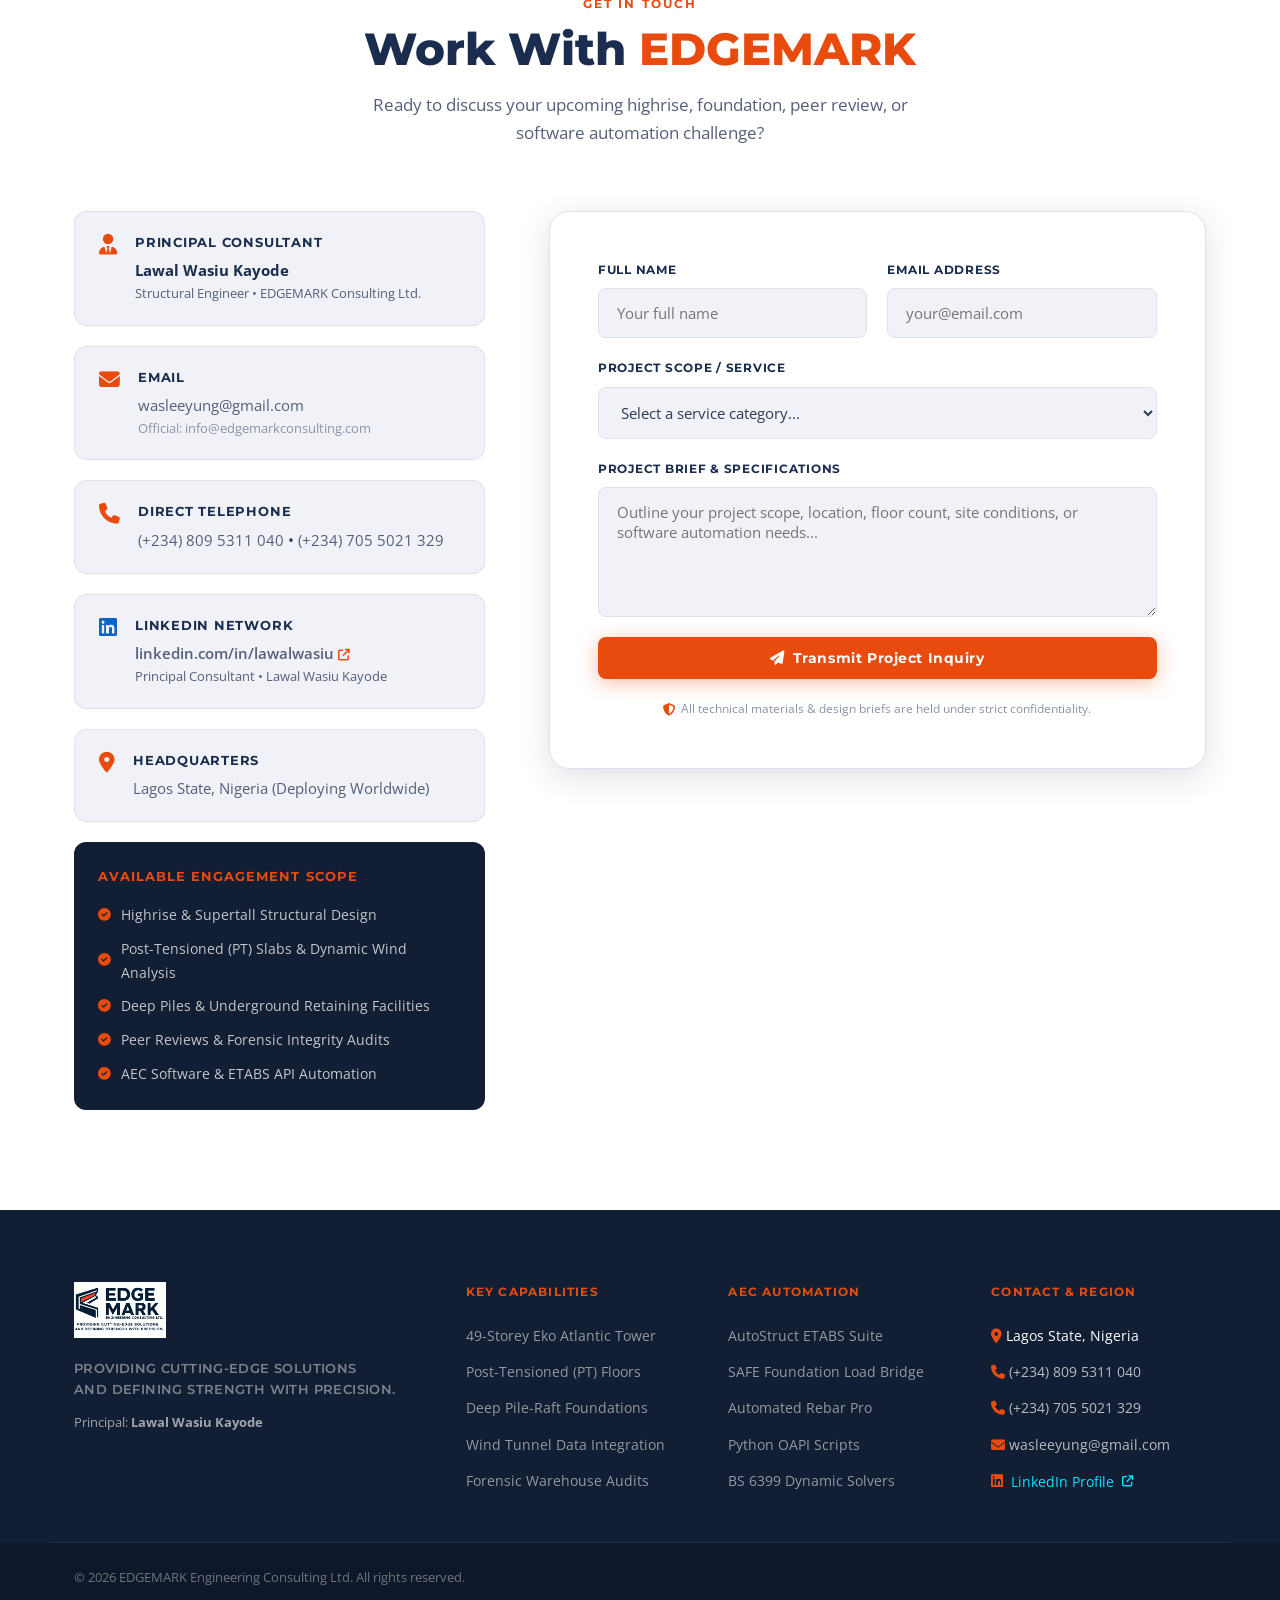
==== commit 13bb5d7a: "fix(navbar): eliminate duplicate contact button tautology in top navigation - Removed redundant 'Con" ====
--- a/index.html
+++ b/index.html
@@ -32,7 +32,7 @@
         <li><a href="#tech" class="nav-link">Tech</a></li>
         <li><a href="etabs-suite.html" class="nav-link" style="color:#00e5ff; font-weight:700;"><i class="fa-solid fa-layer-group"></i> ETABS Suite</a></li>
         <li><a href="rebar-web-tool.html" class="nav-link" style="color:#00e5ff; font-weight:700;"><i class="fa-solid fa-shapes"></i> Rebar Tool</a></li>
-        <li><a href="#contact" class="nav-link">Contact</a></li>
+        <li class="mobile-only" style="margin-top: 6px;"><a href="#contact" class="btn btn-primary" style="display:block; text-align:center; padding:10px 16px;">Consult With Us</a></li>
       </ul>
       <div class="nav-cta">
         <a href="#contact" class="btn btn-primary">Consult With Us</a>
--- a/assets/css/style.css
+++ b/assets/css/style.css
@@ -371,6 +371,10 @@
 .nav-link:hover::after, .nav-link.active::after { width: 100%; }
 
 .nav-cta { flex-shrink: 0; }
+.mobile-only { display: none !important; }
+@media (max-width: 1100px) {
+  .mobile-only { display: block !important; }
+}
 
 .nav-hamburger {
 
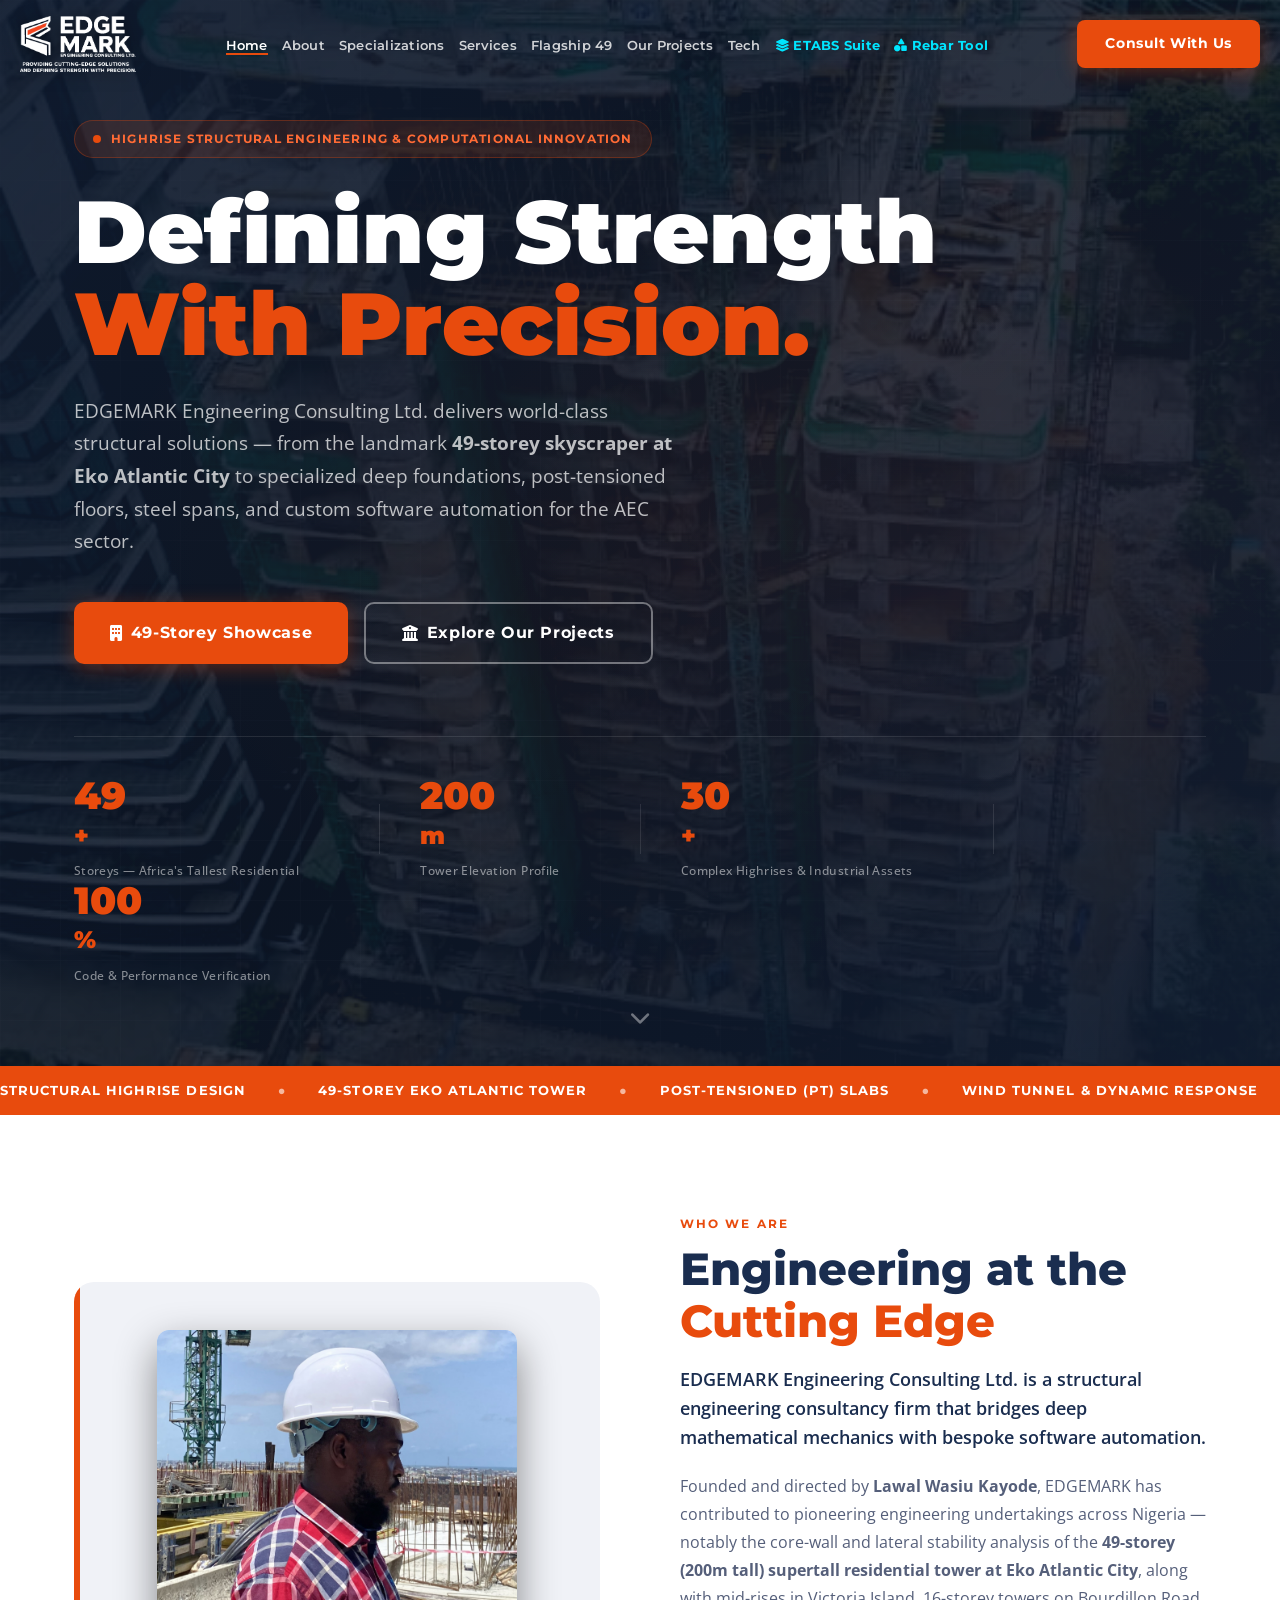
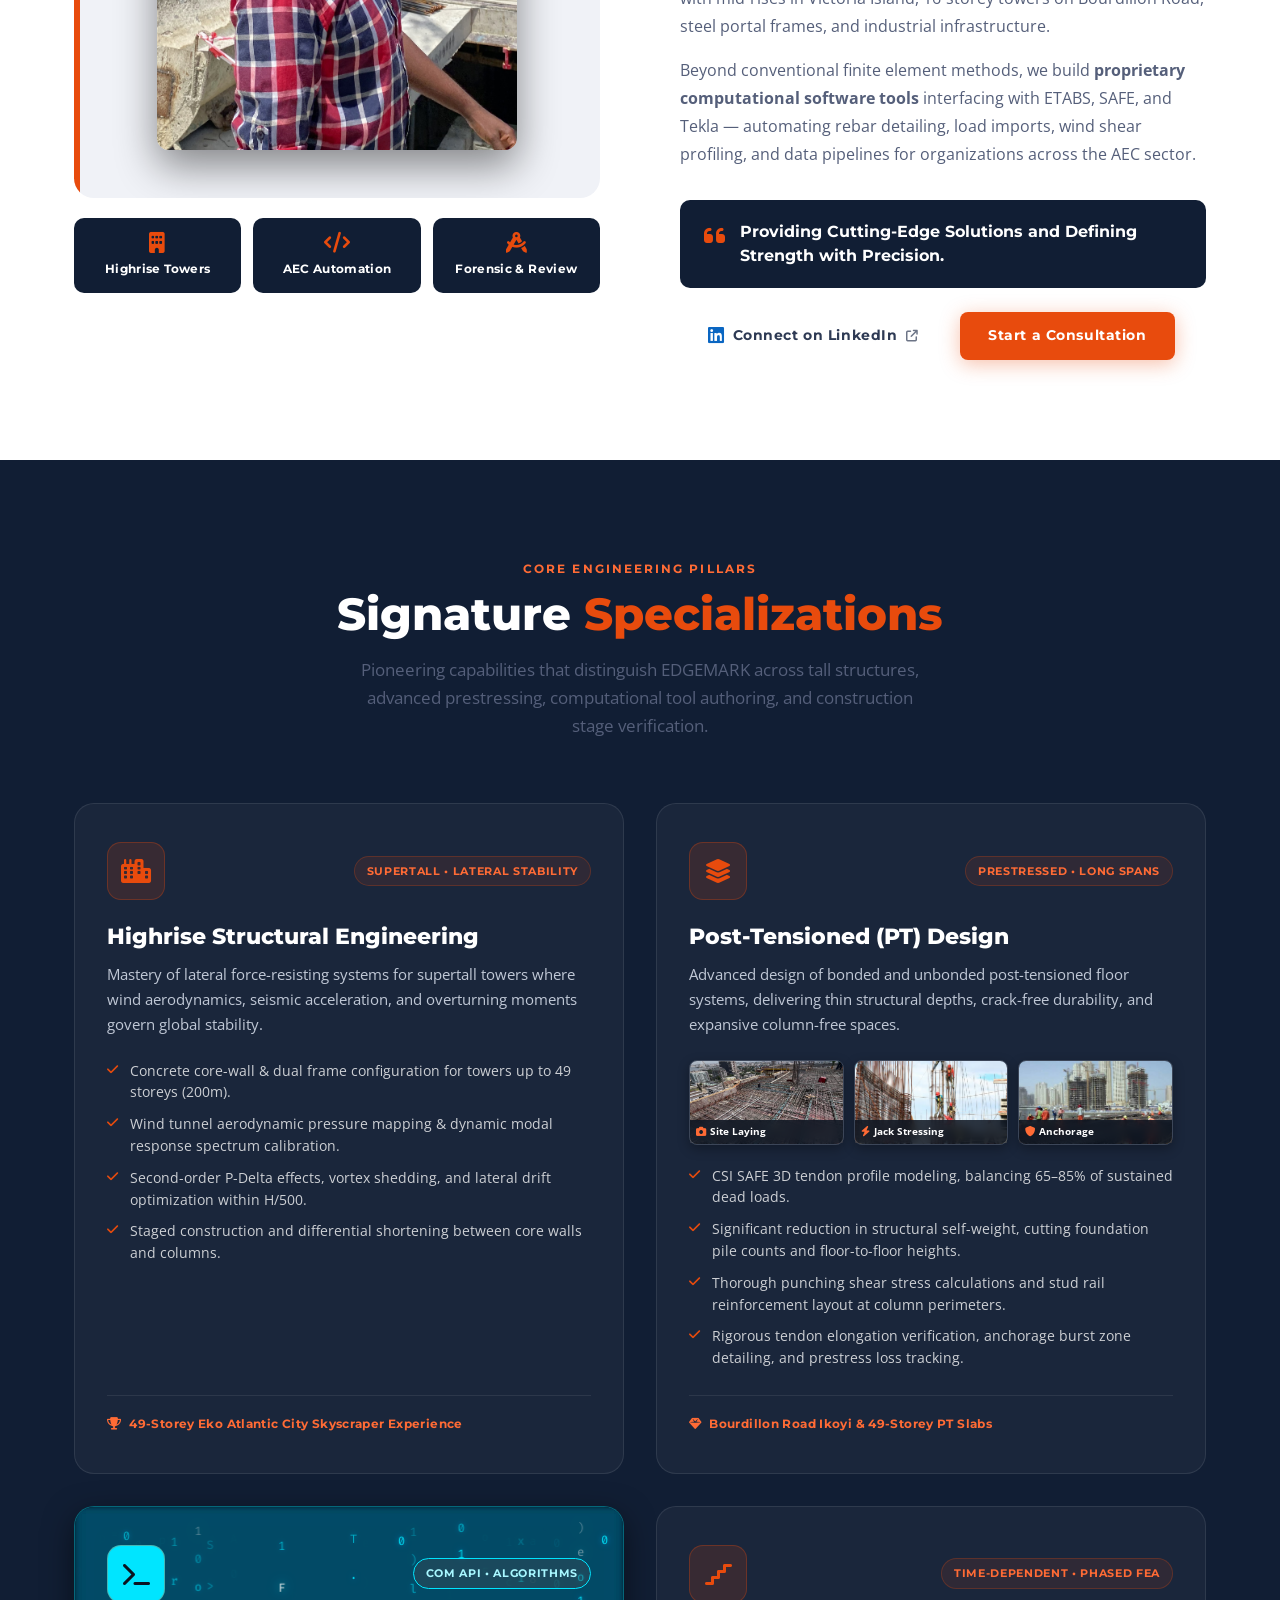
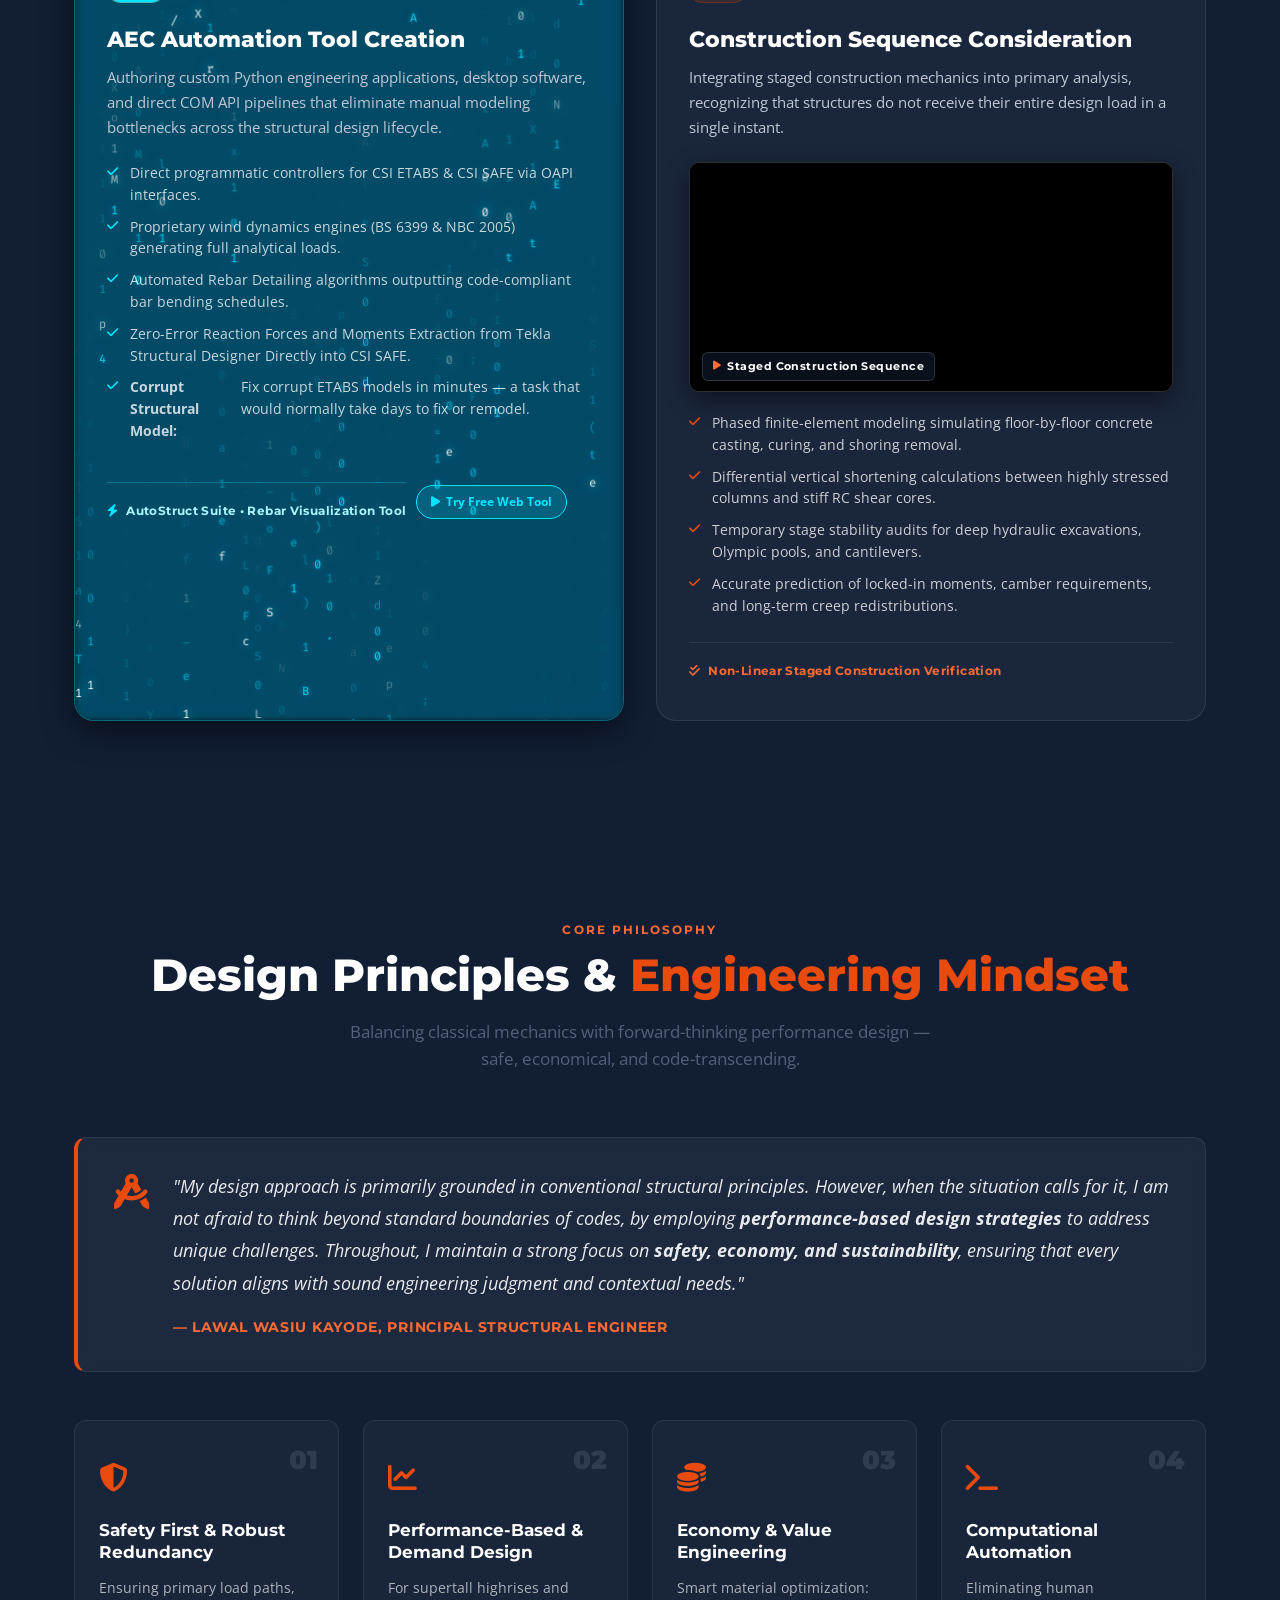
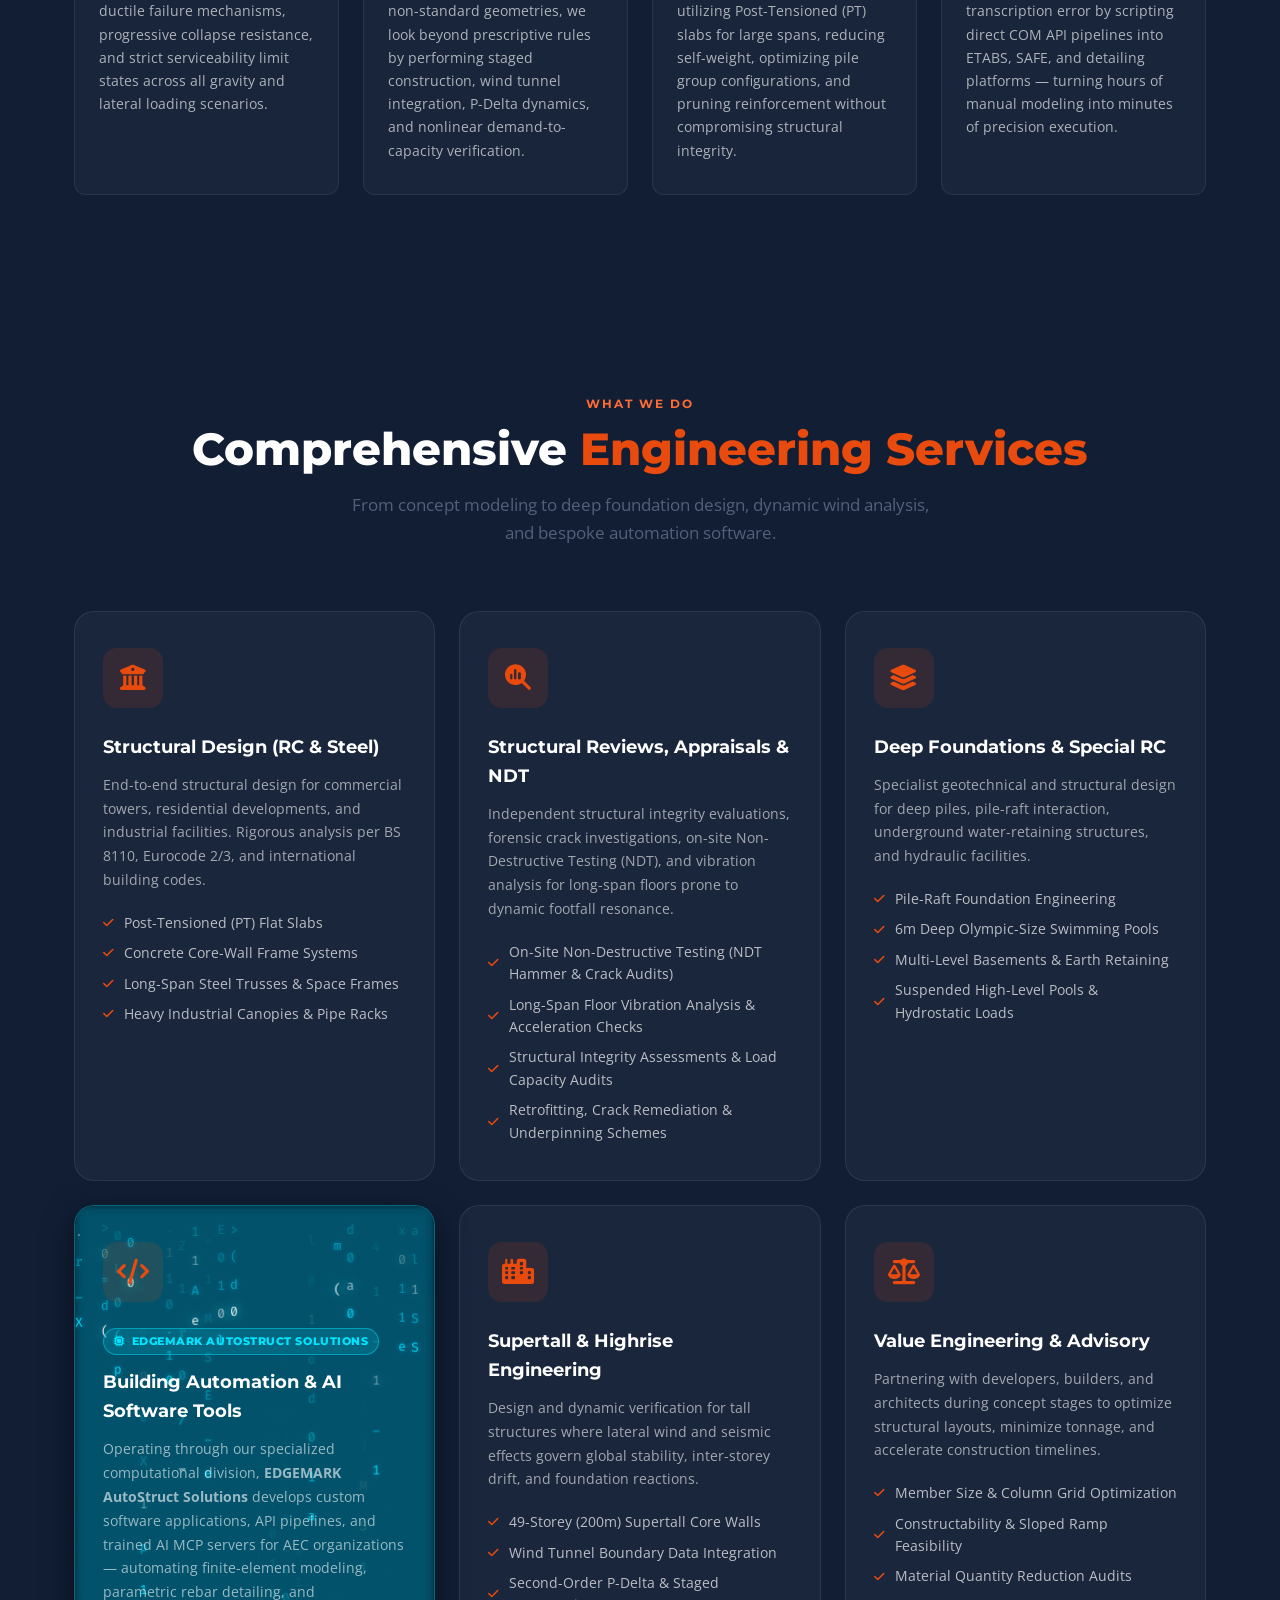
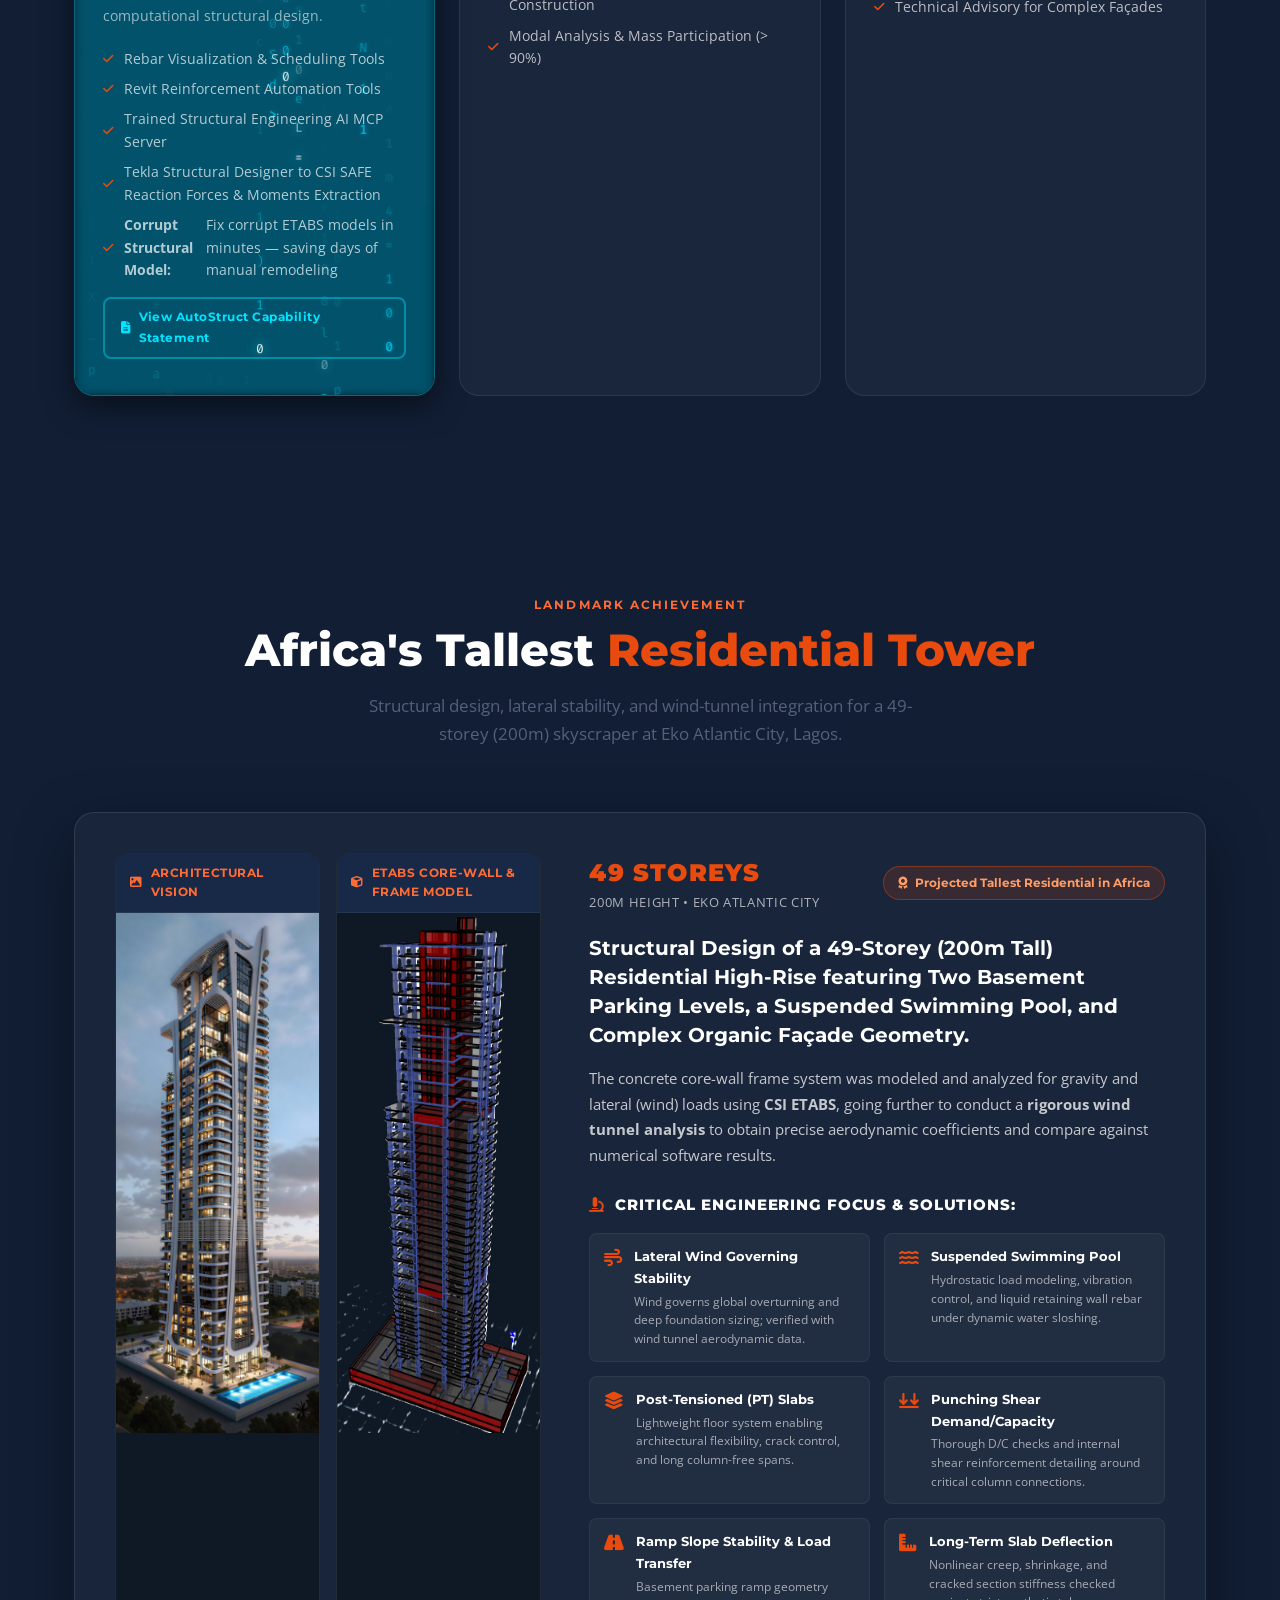
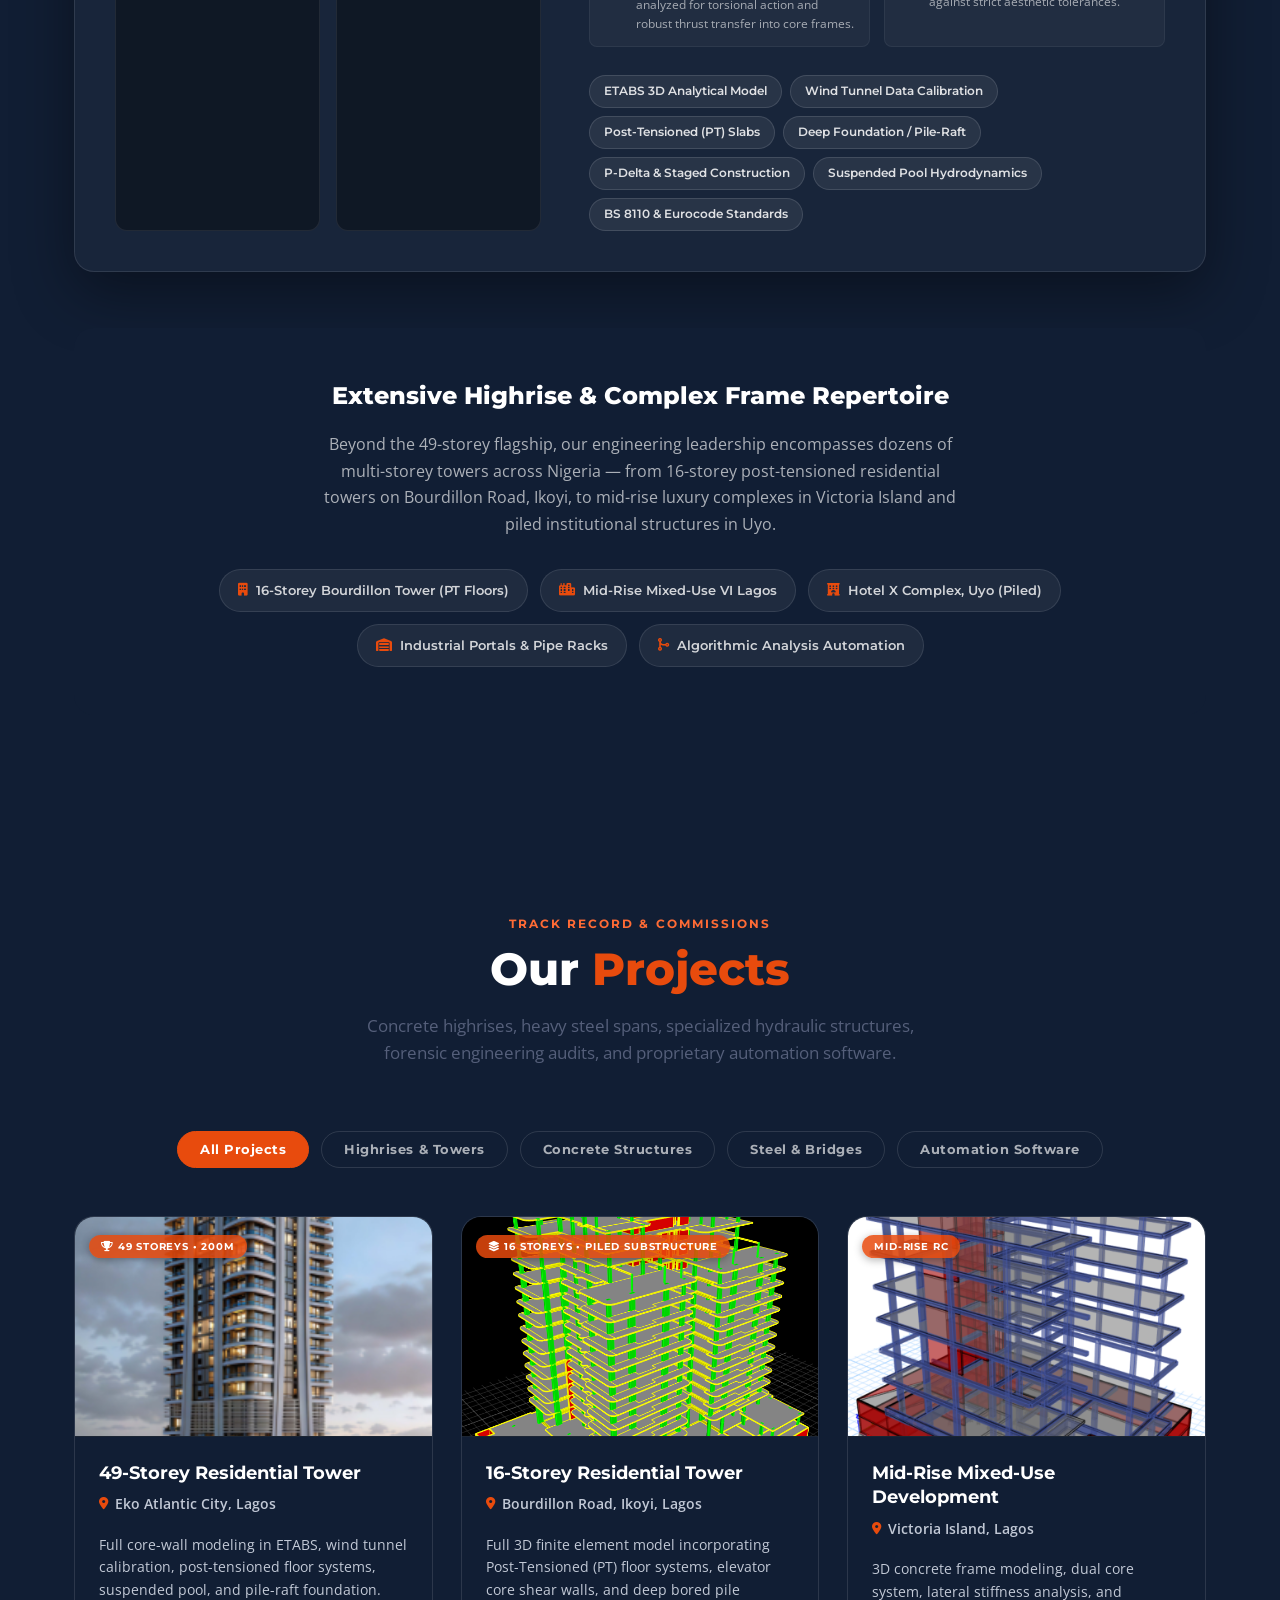
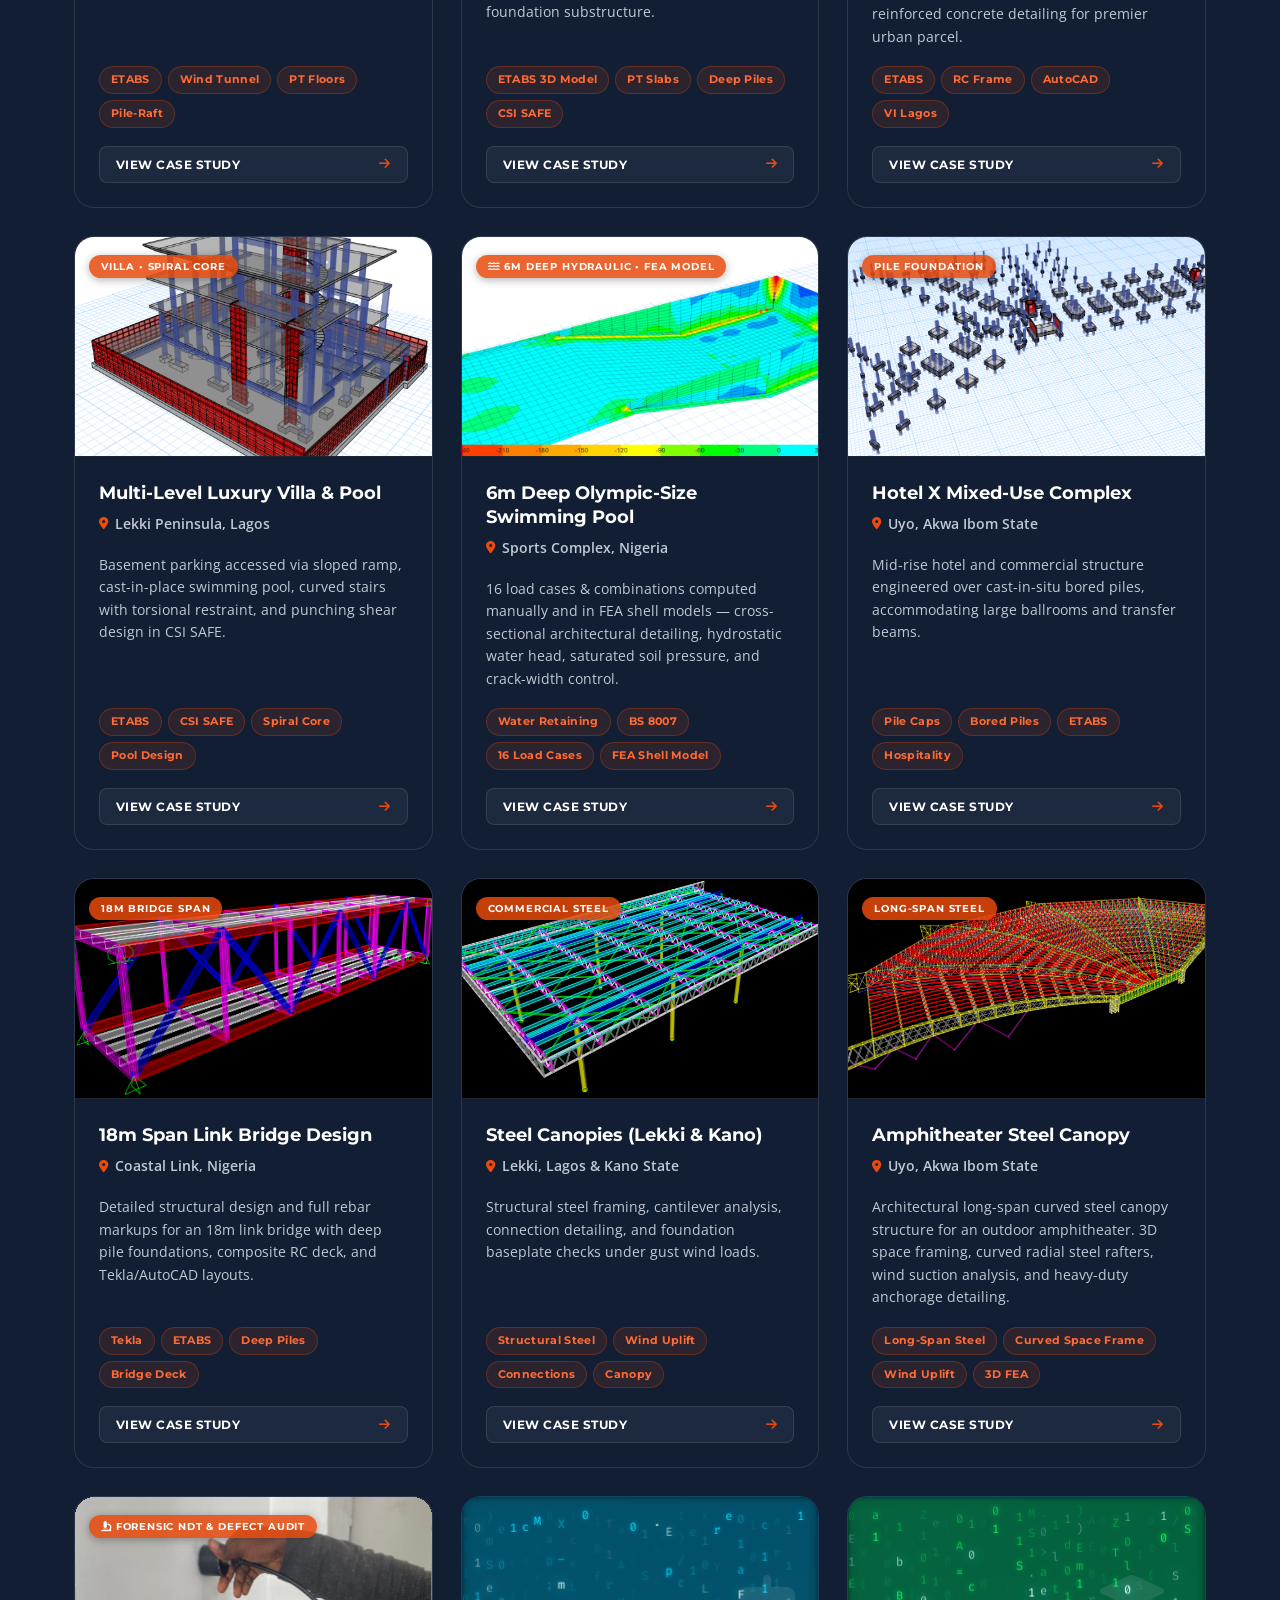
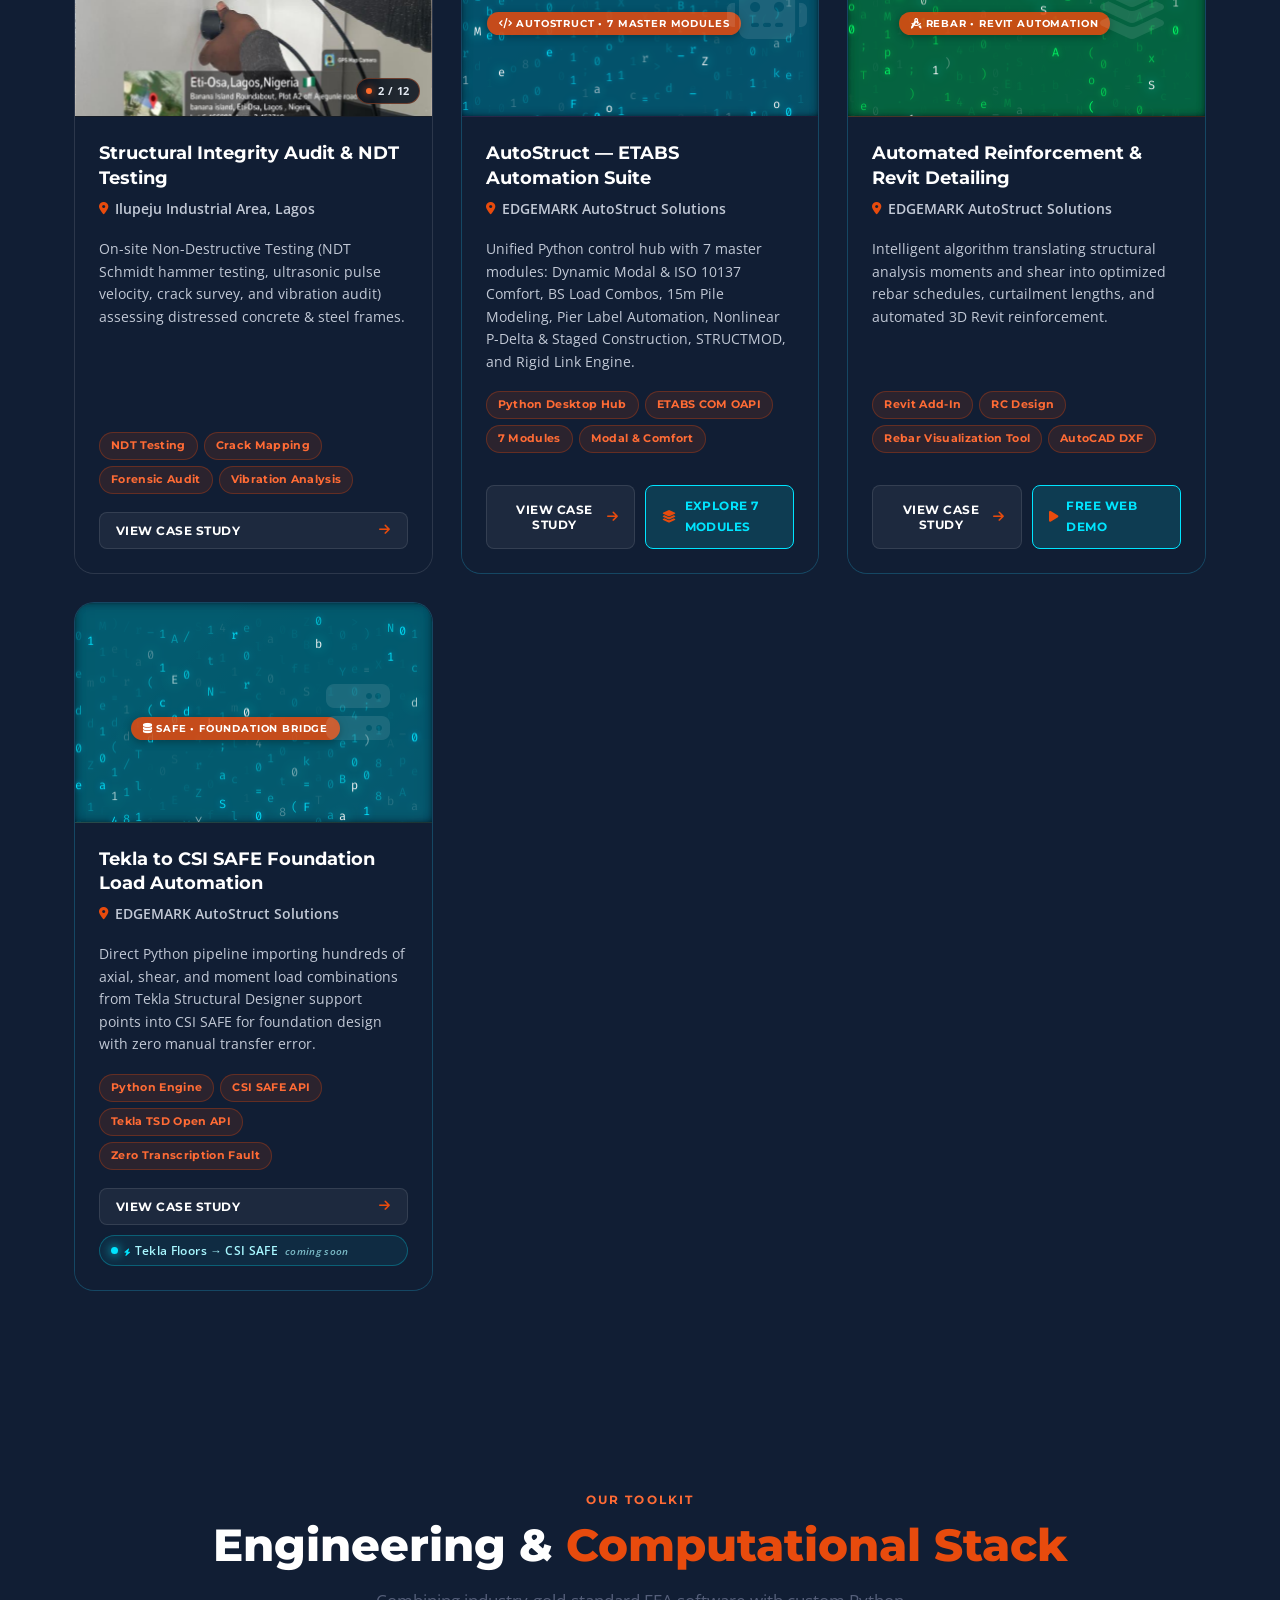
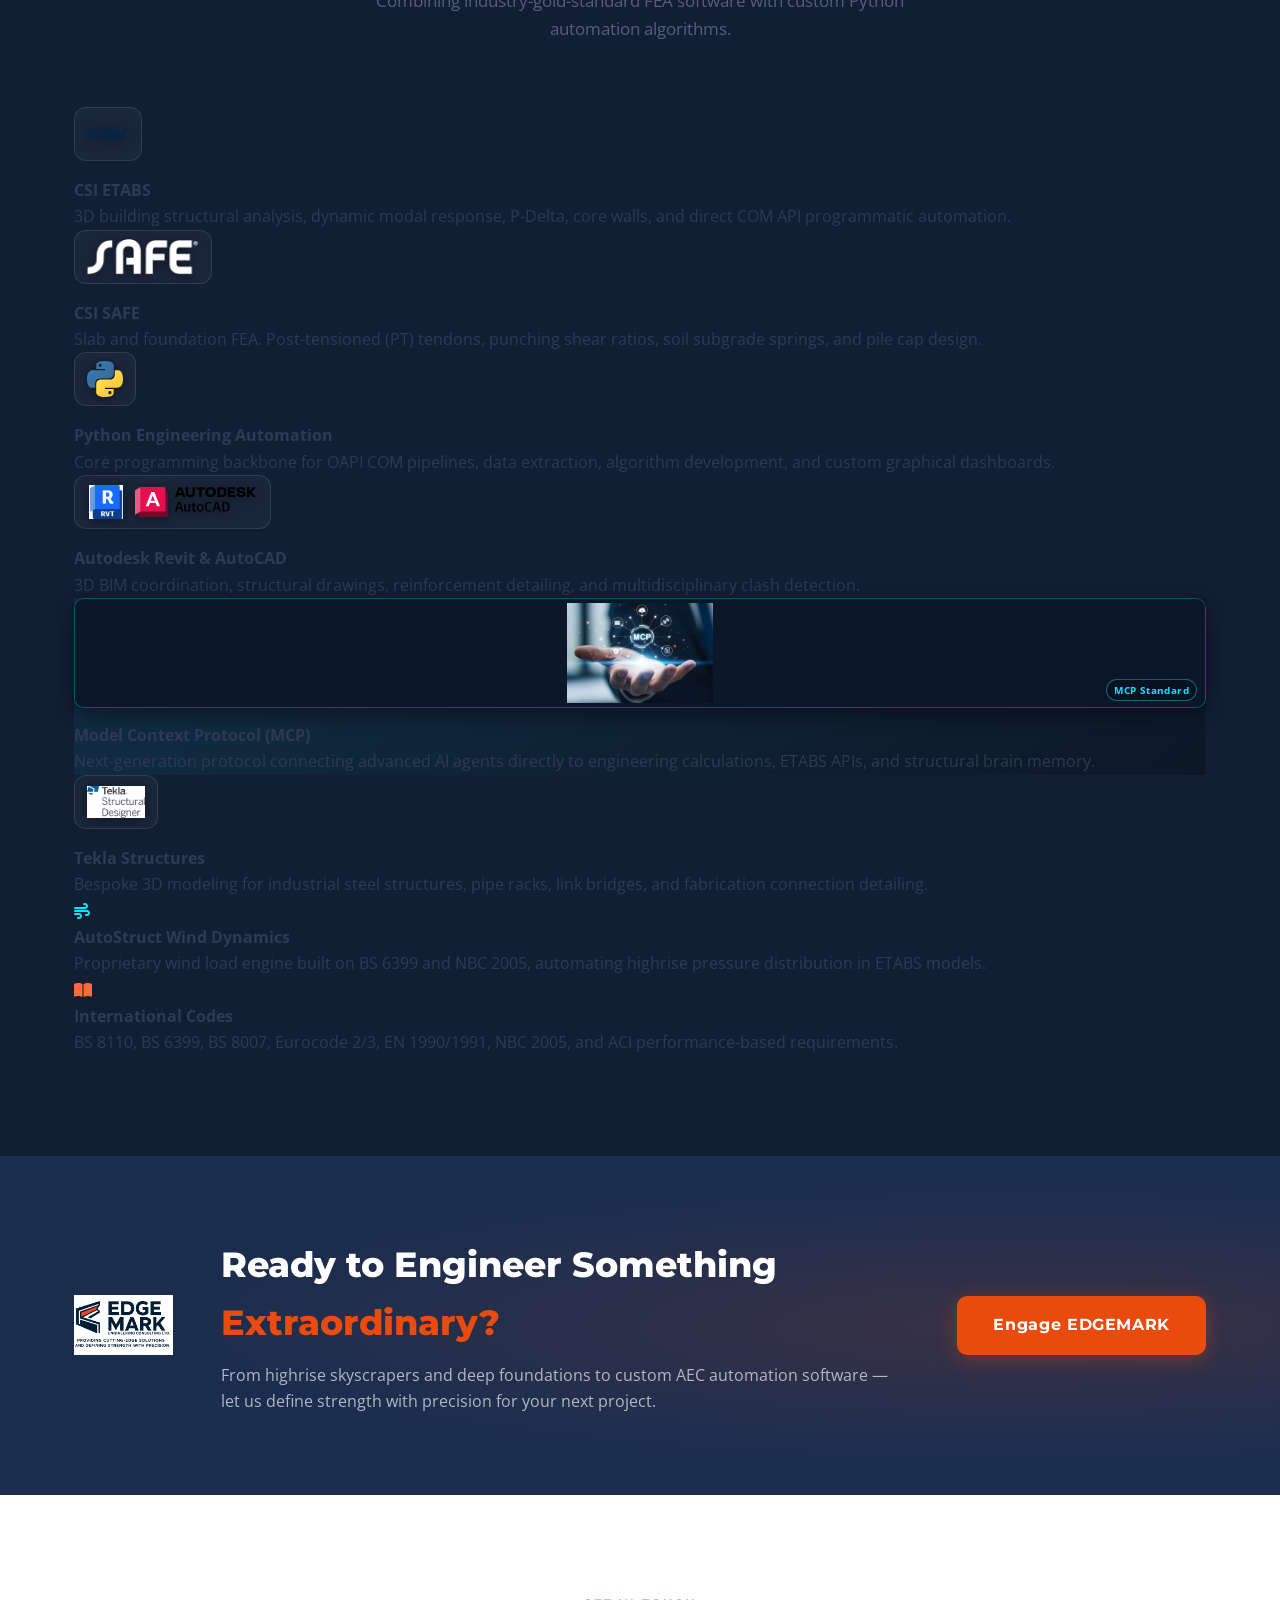
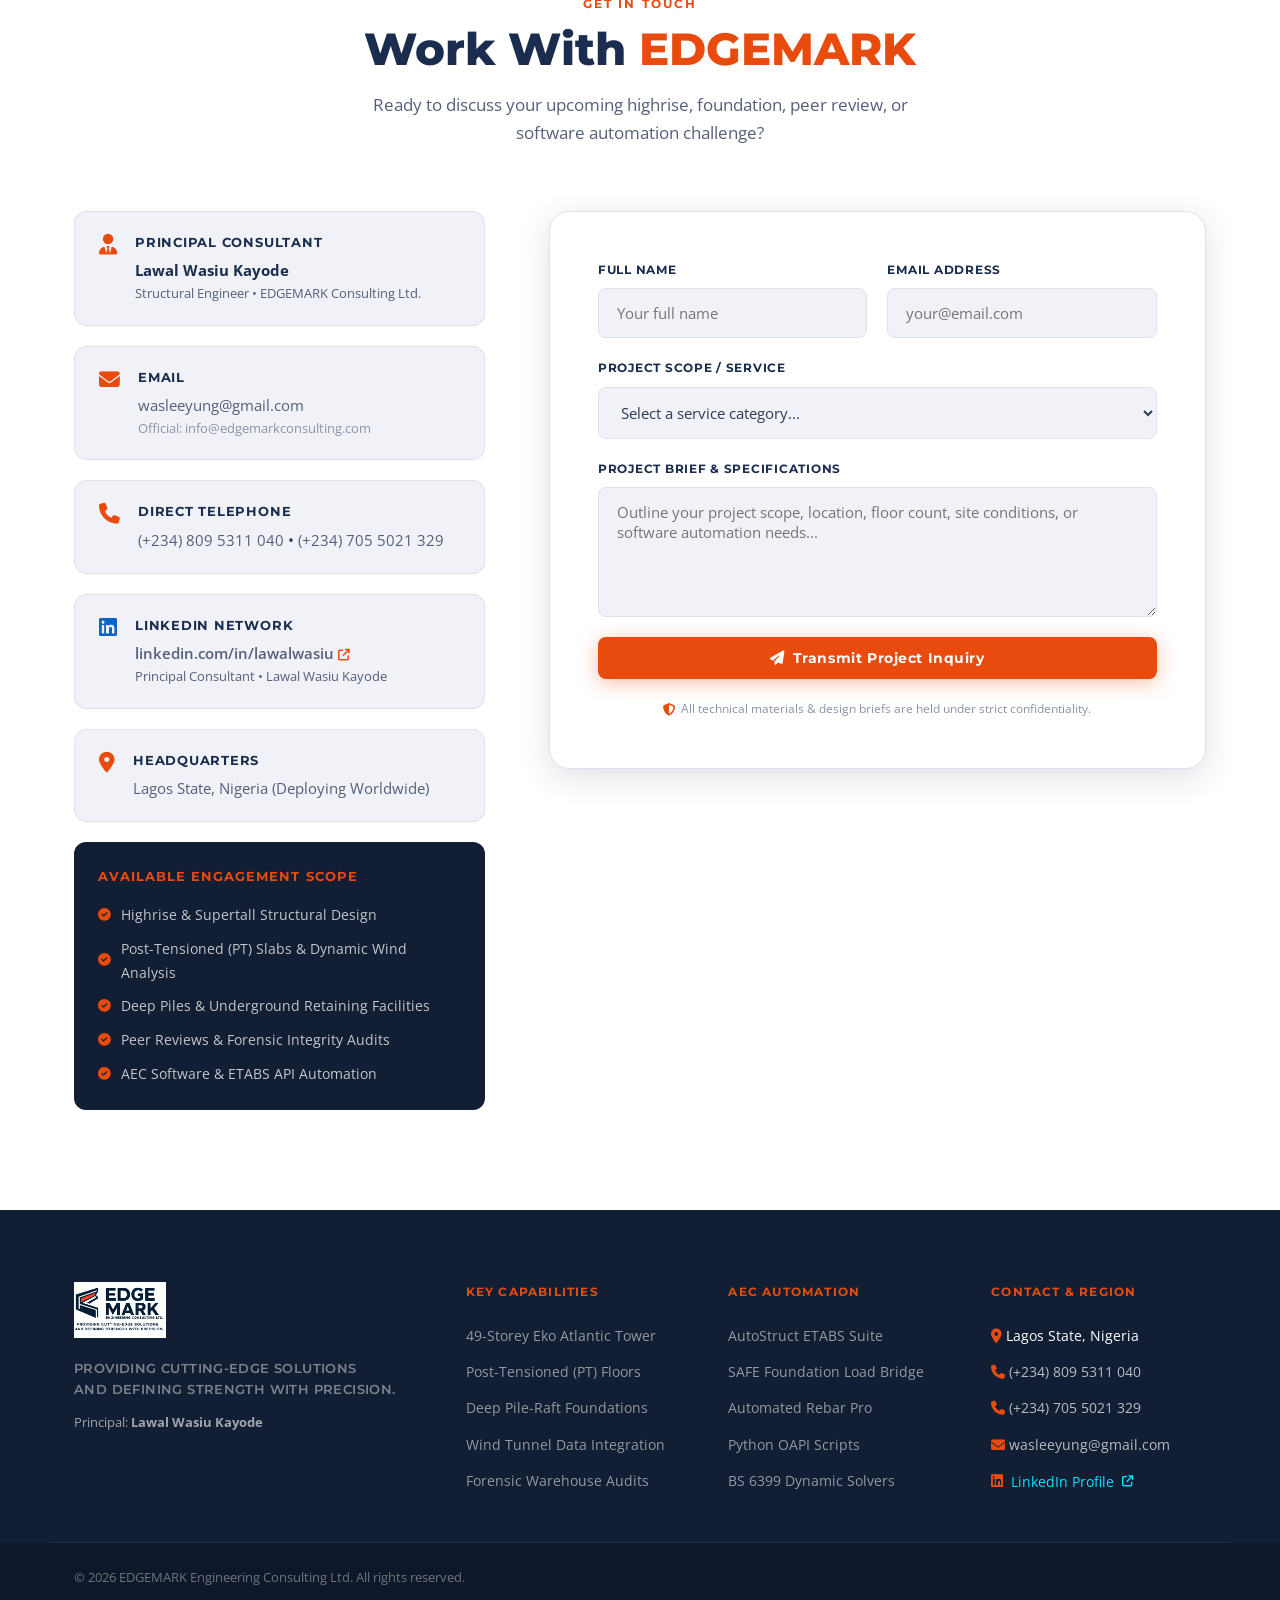
==== commit fd0c572d: "fix(typography): eliminate raw LaTeX markup across all pages and replace with clean HTML entities" ====
--- a/index.html
+++ b/index.html
@@ -218,7 +218,7 @@
           <ul class="spec-bullets">
             <li><i class="fa-solid fa-check"></i> Concrete core-wall &amp; dual frame configuration for towers up to 49 storeys (200m).</li>
             <li><i class="fa-solid fa-check"></i> Wind tunnel aerodynamic pressure mapping &amp; dynamic modal response spectrum calibration.</li>
-            <li><i class="fa-solid fa-check"></i> Second-order P-Delta effects, vortex shedding, and lateral drift optimization within $H/500$.</li>
+            <li><i class="fa-solid fa-check"></i> Second-order P-Delta effects, vortex shedding, and lateral drift optimization within H/500.</li>
             <li><i class="fa-solid fa-check"></i> Staged construction and differential shortening between core walls and columns.</li>
           </ul>
           <div class="spec-footer-badge">
@@ -501,7 +501,7 @@
             <li><i class="fa-solid fa-check"></i> 49-Storey (200m) Supertall Core Walls</li>
             <li><i class="fa-solid fa-check"></i> Wind Tunnel Boundary Data Integration</li>
             <li><i class="fa-solid fa-check"></i> Second-Order P-Delta &amp; Staged Construction</li>
-            <li><i class="fa-solid fa-check"></i> Modal Analysis &amp; Mass Participation ($&gt;90\%$)</li>
+            <li><i class="fa-solid fa-check"></i> Modal Analysis &amp; Mass Participation (&gt; 90%)</li>
           </ul>
         </div>
 
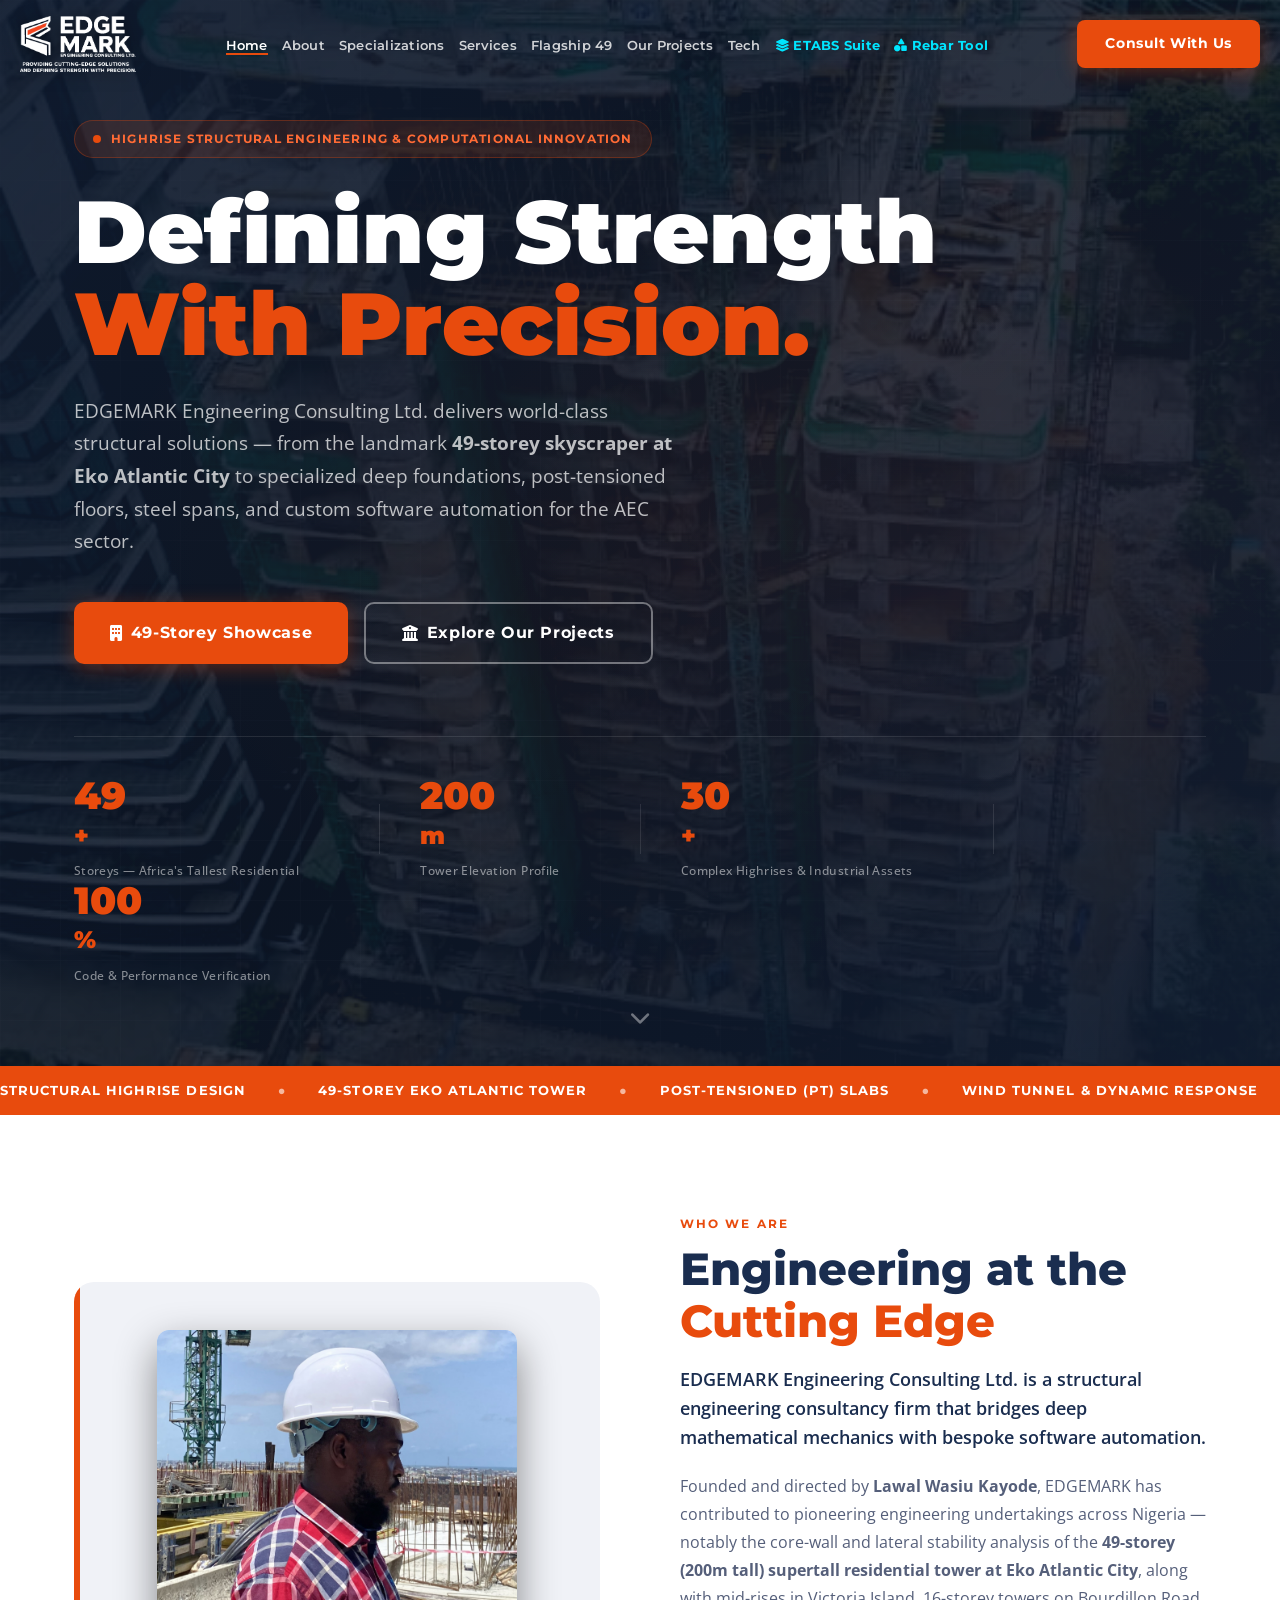
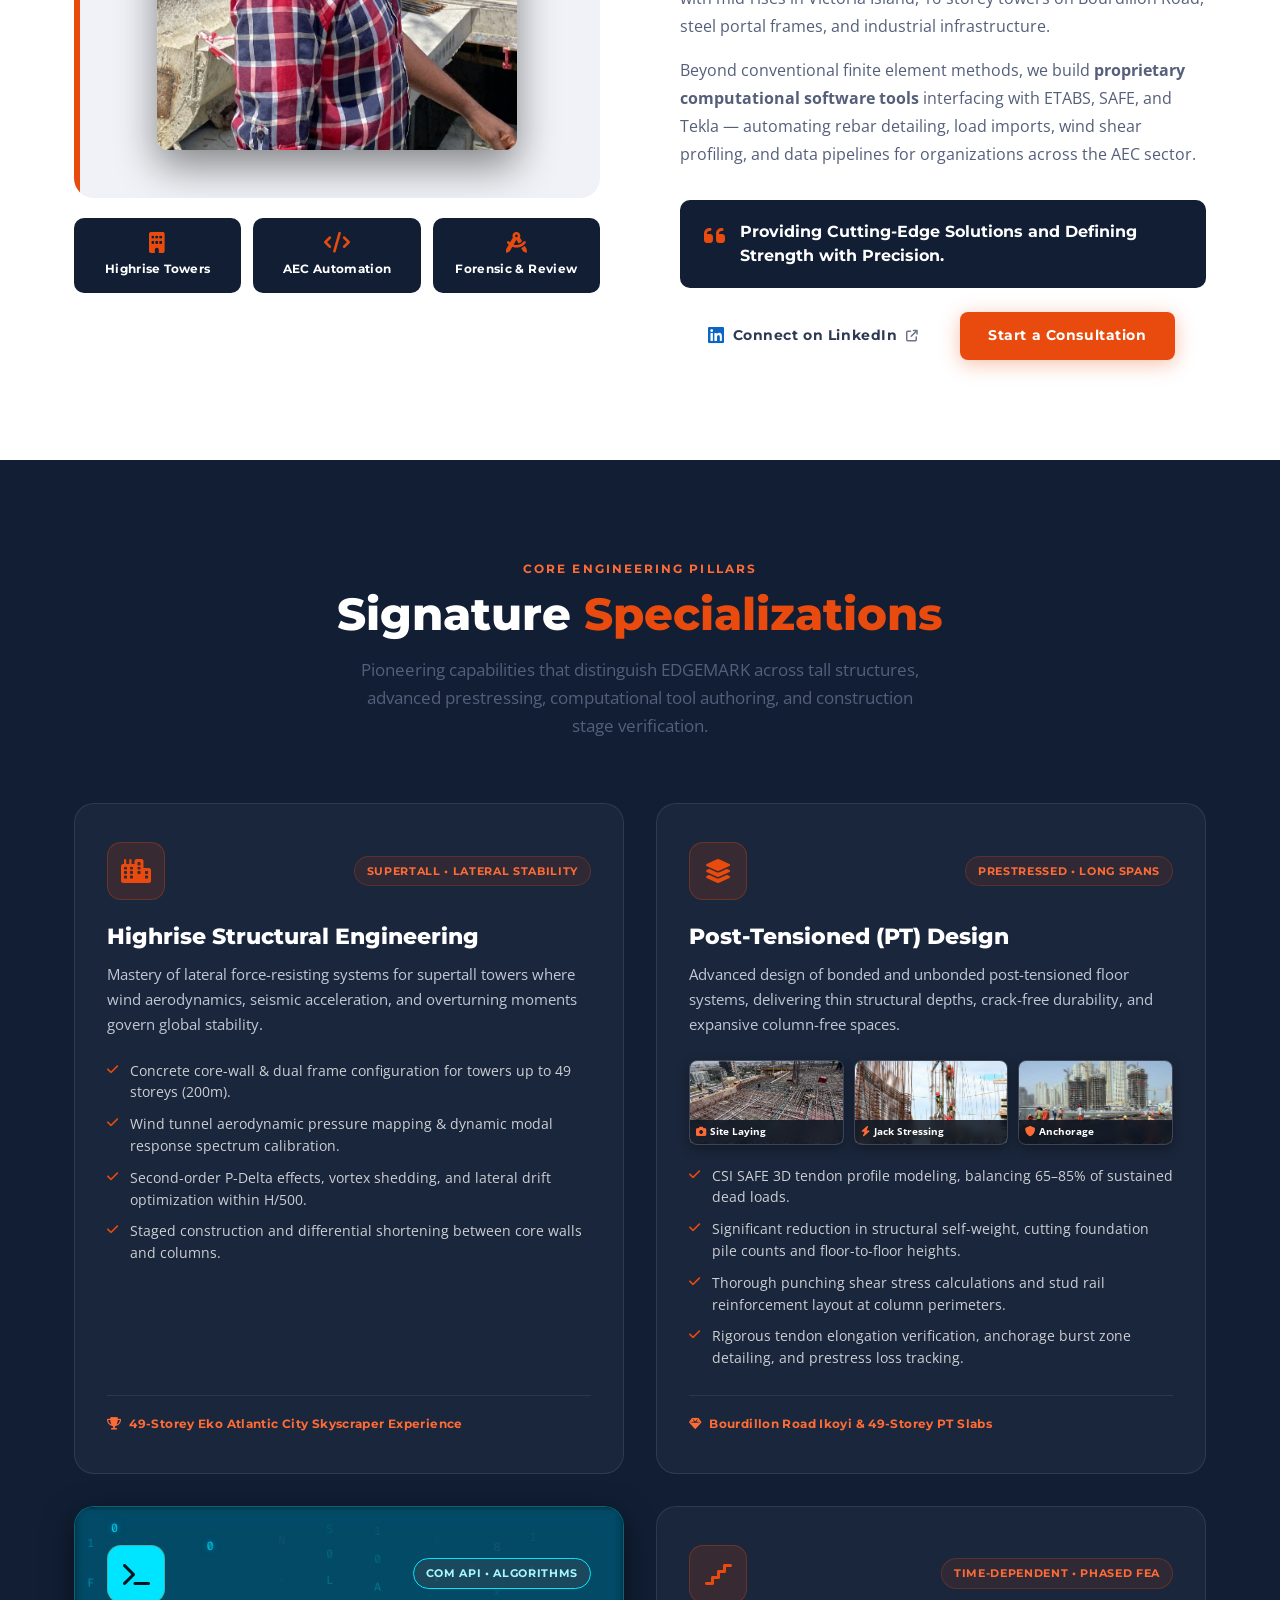
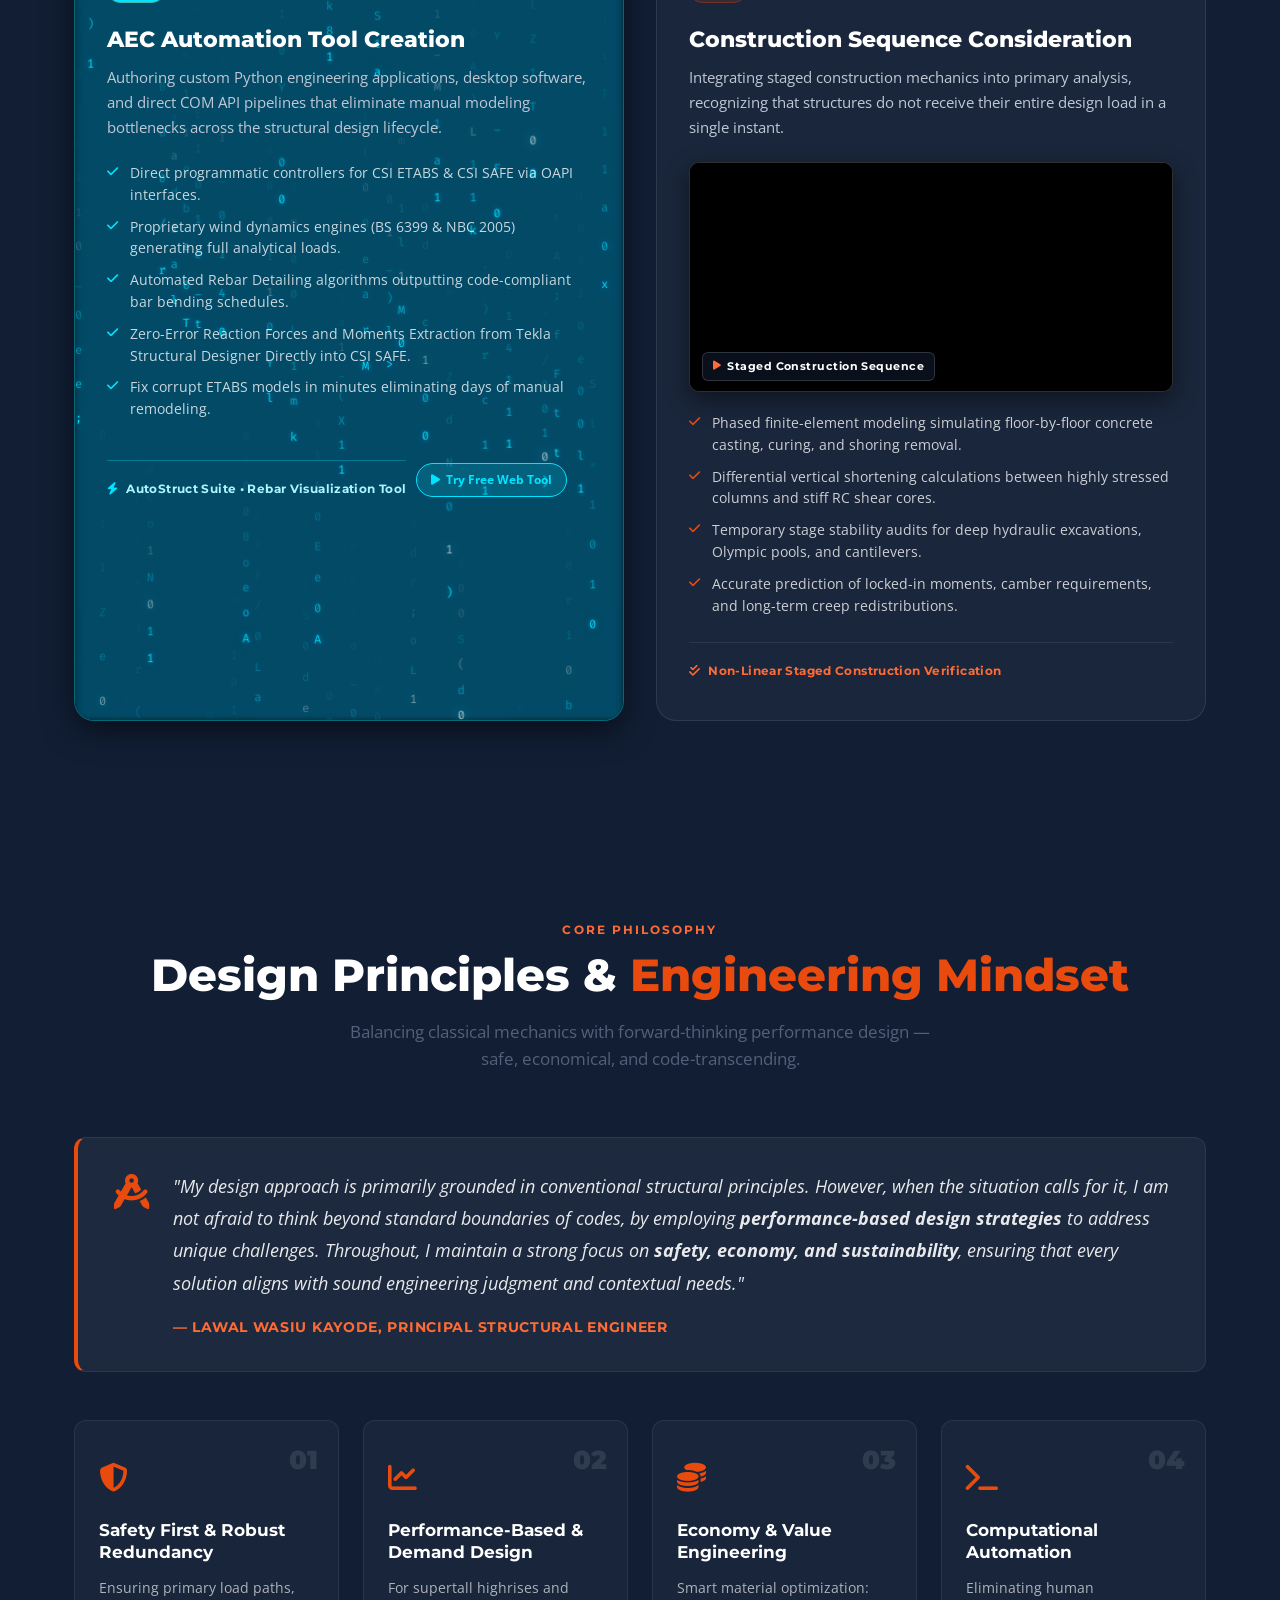
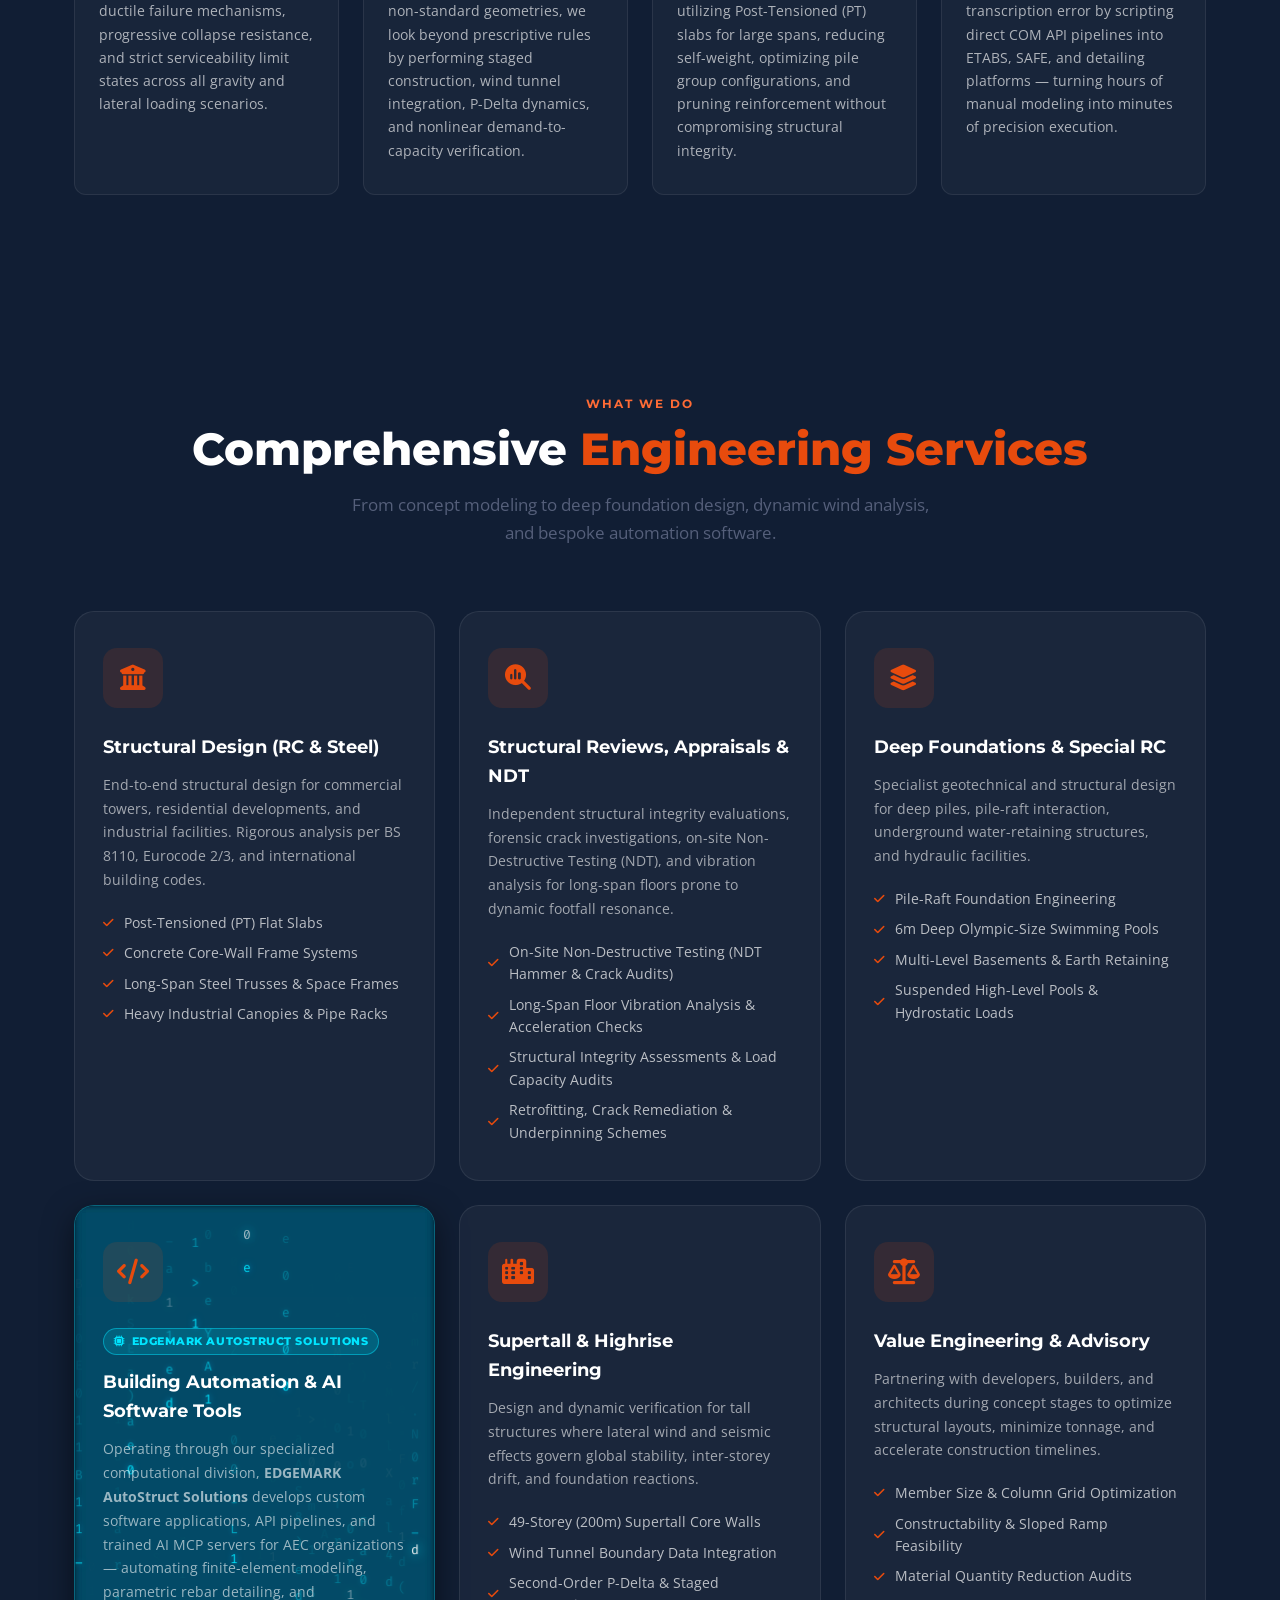
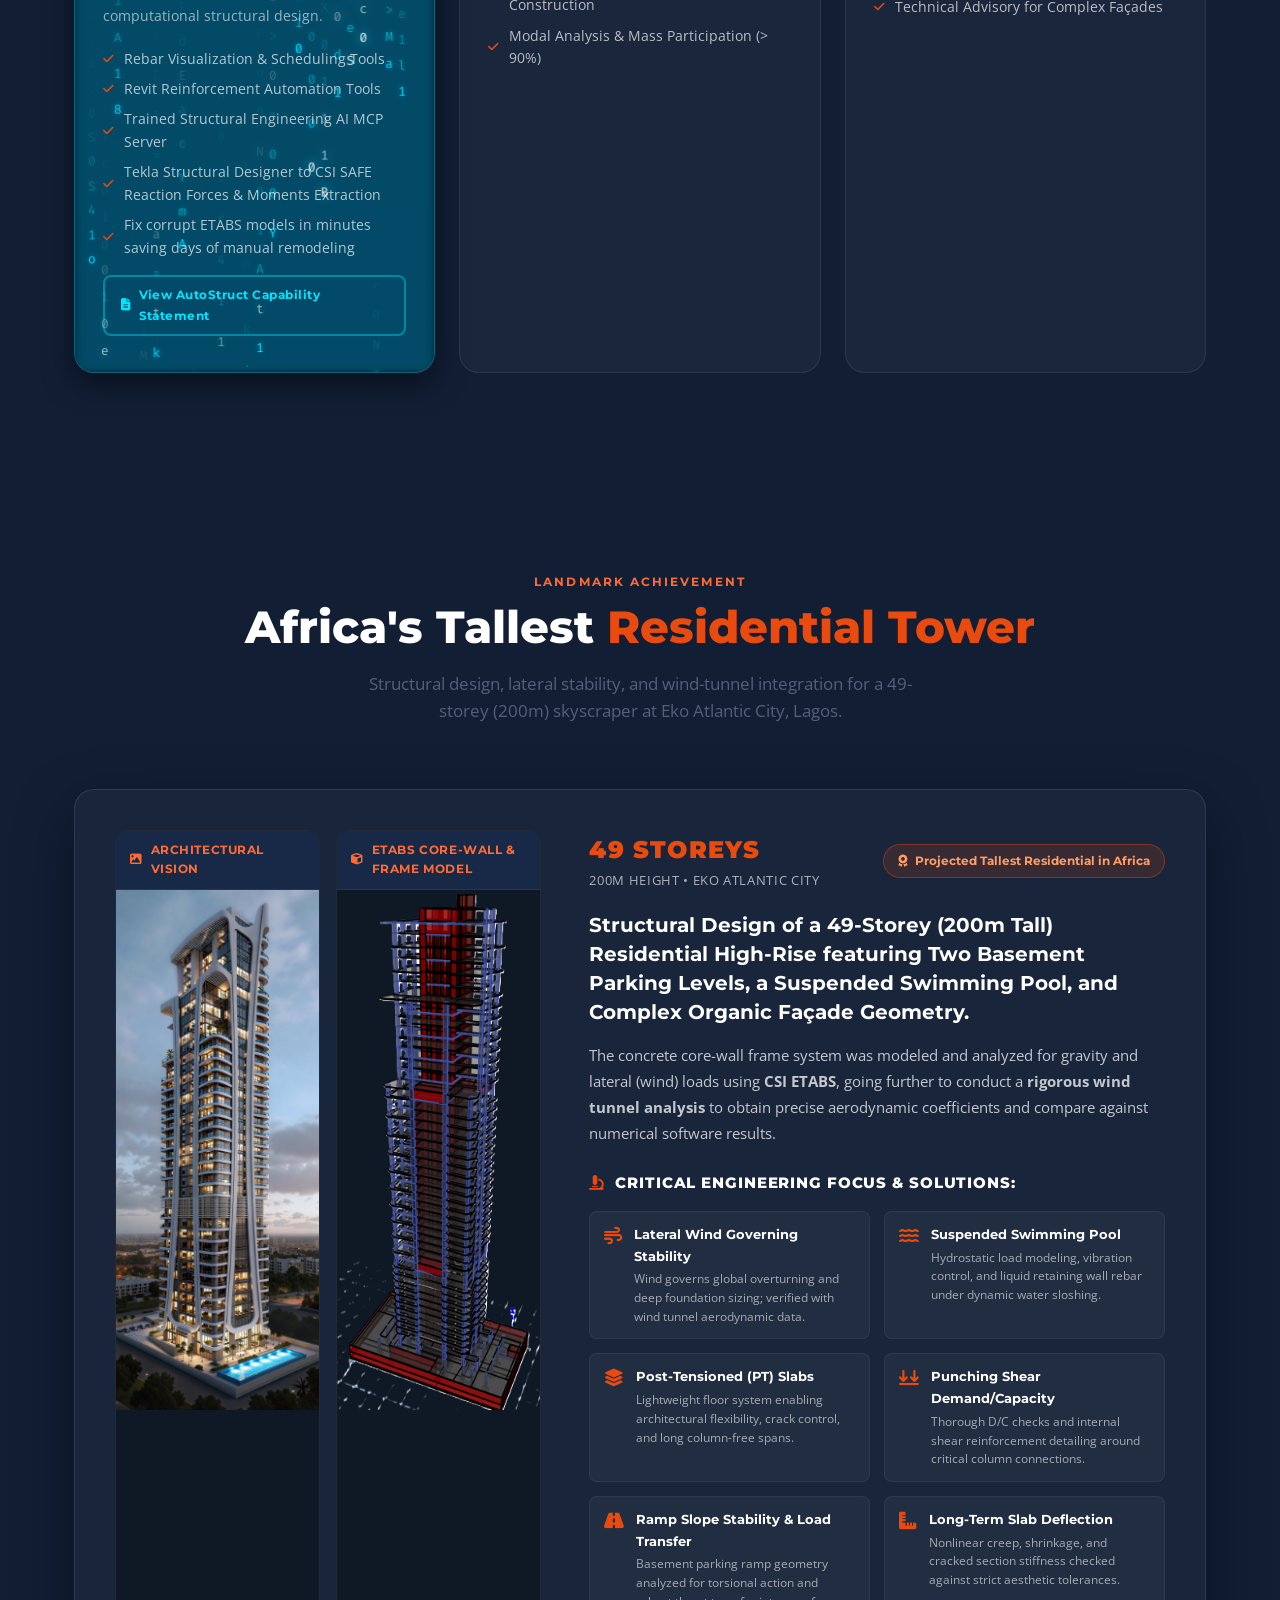
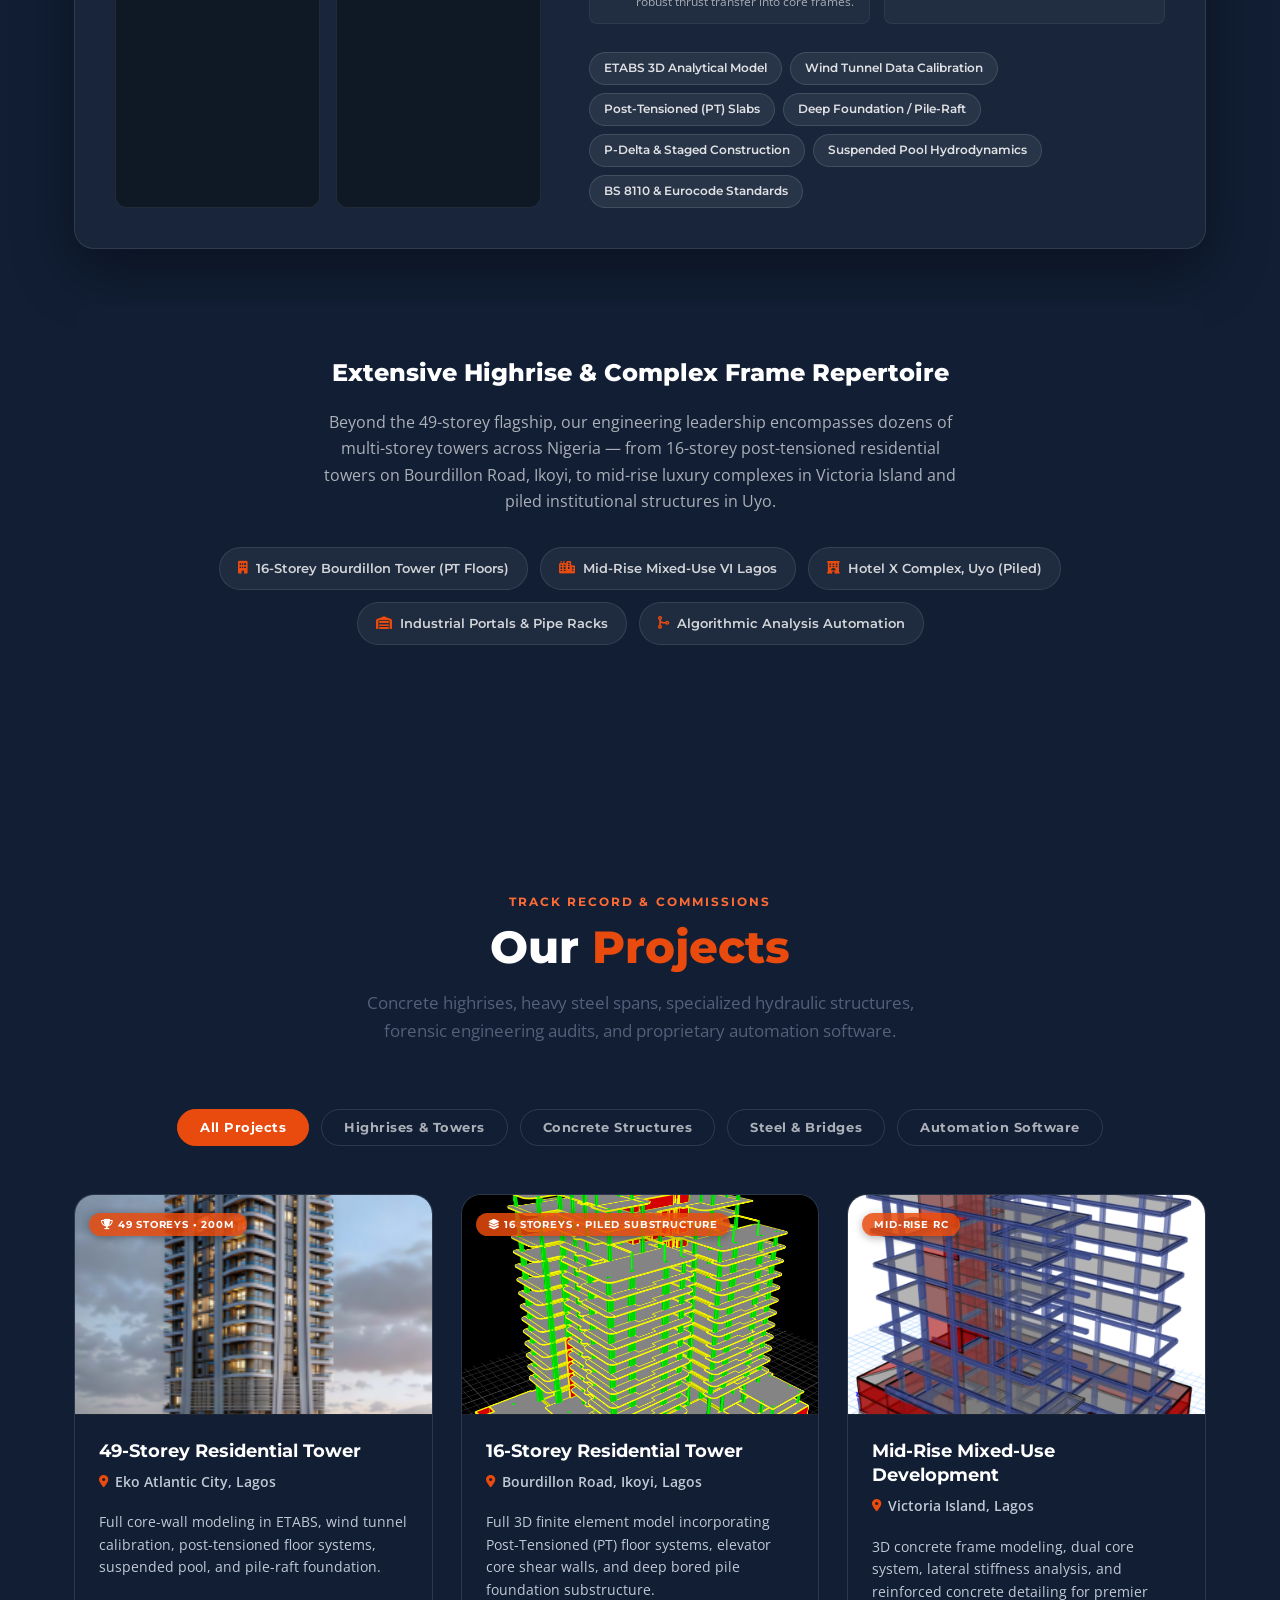
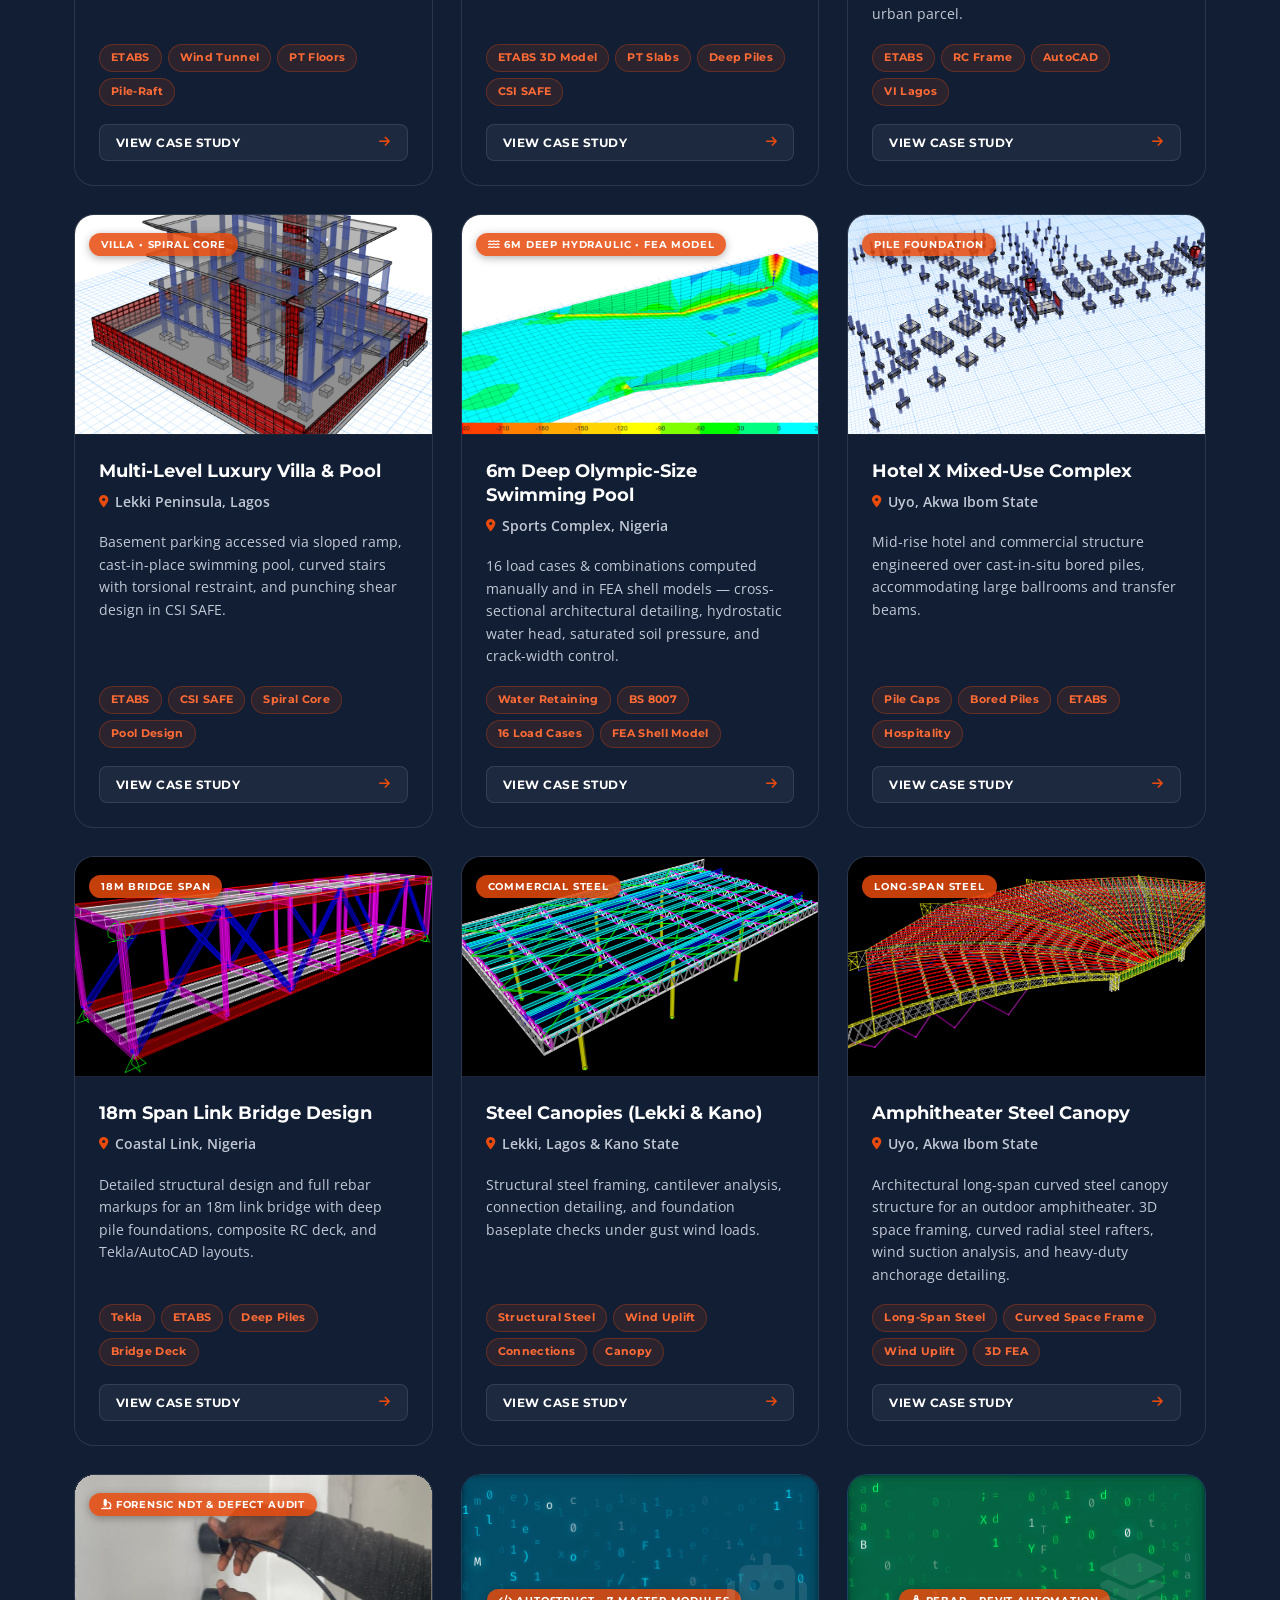
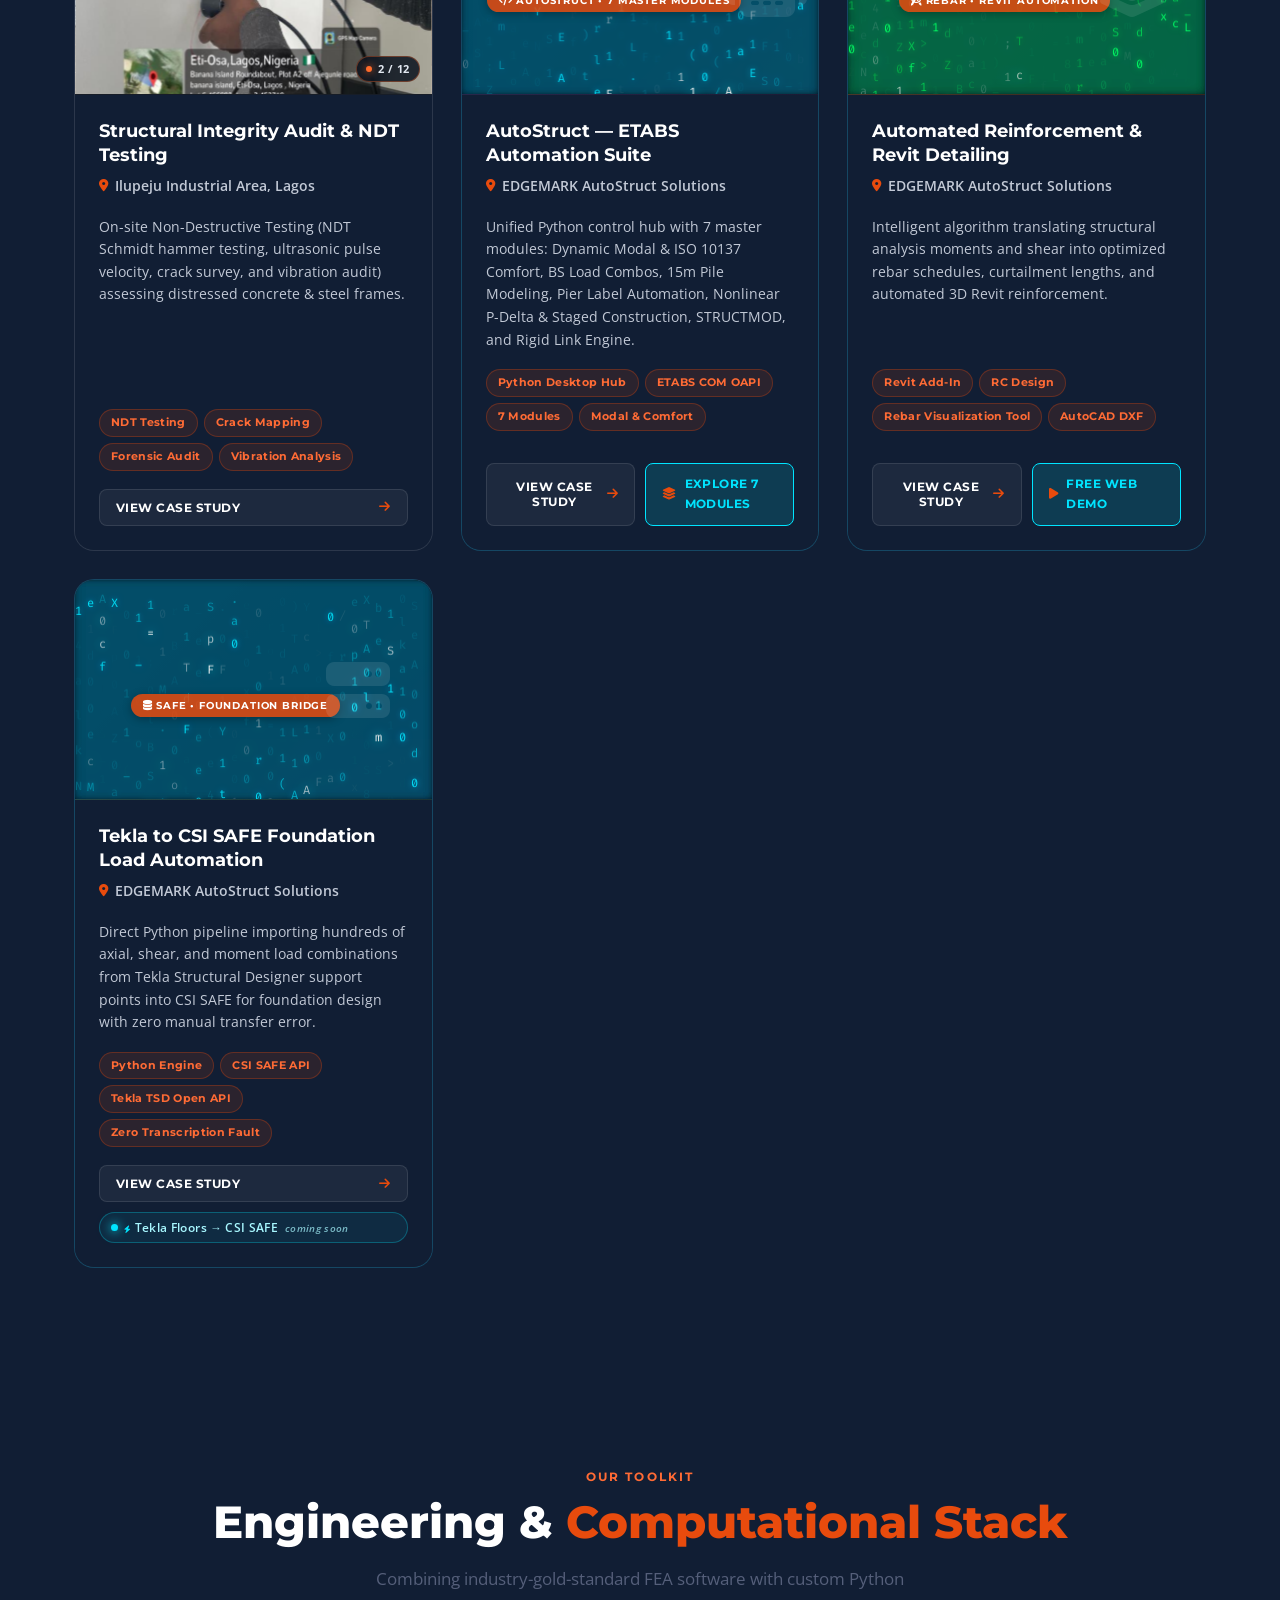
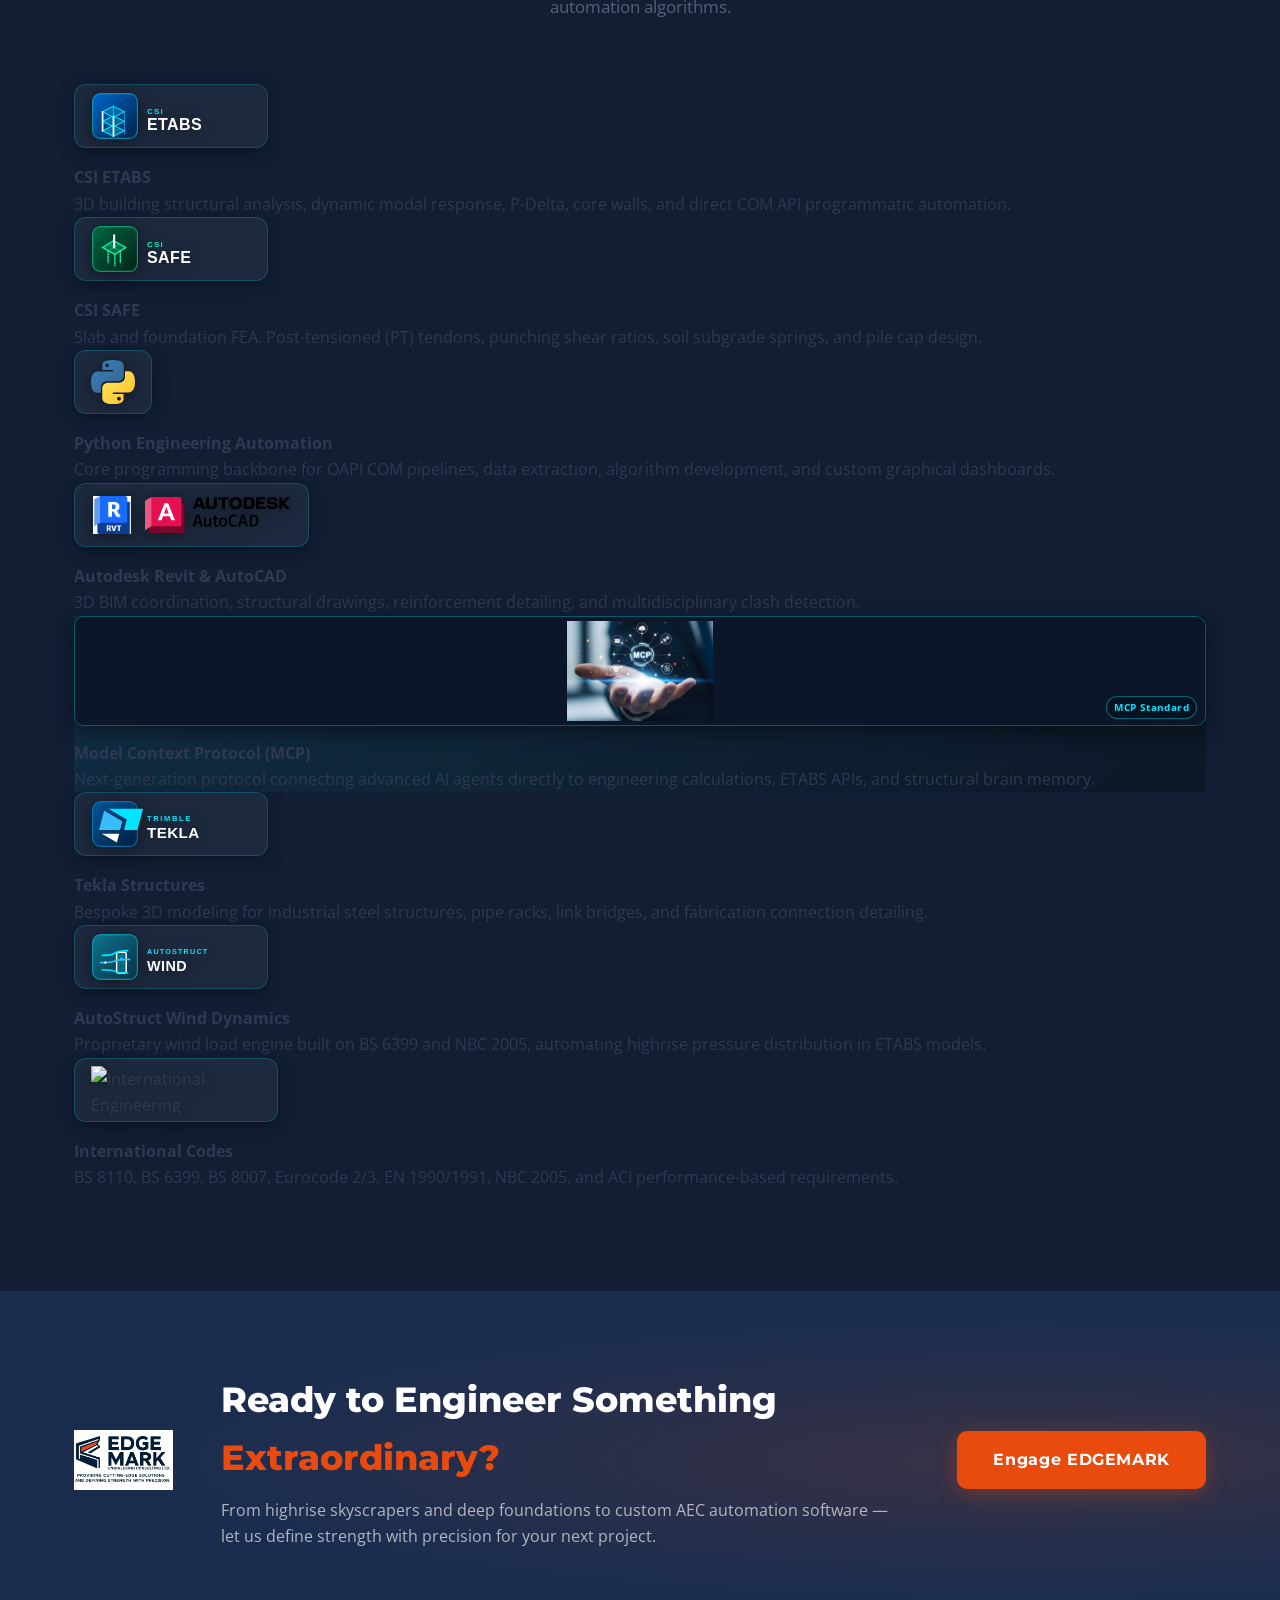
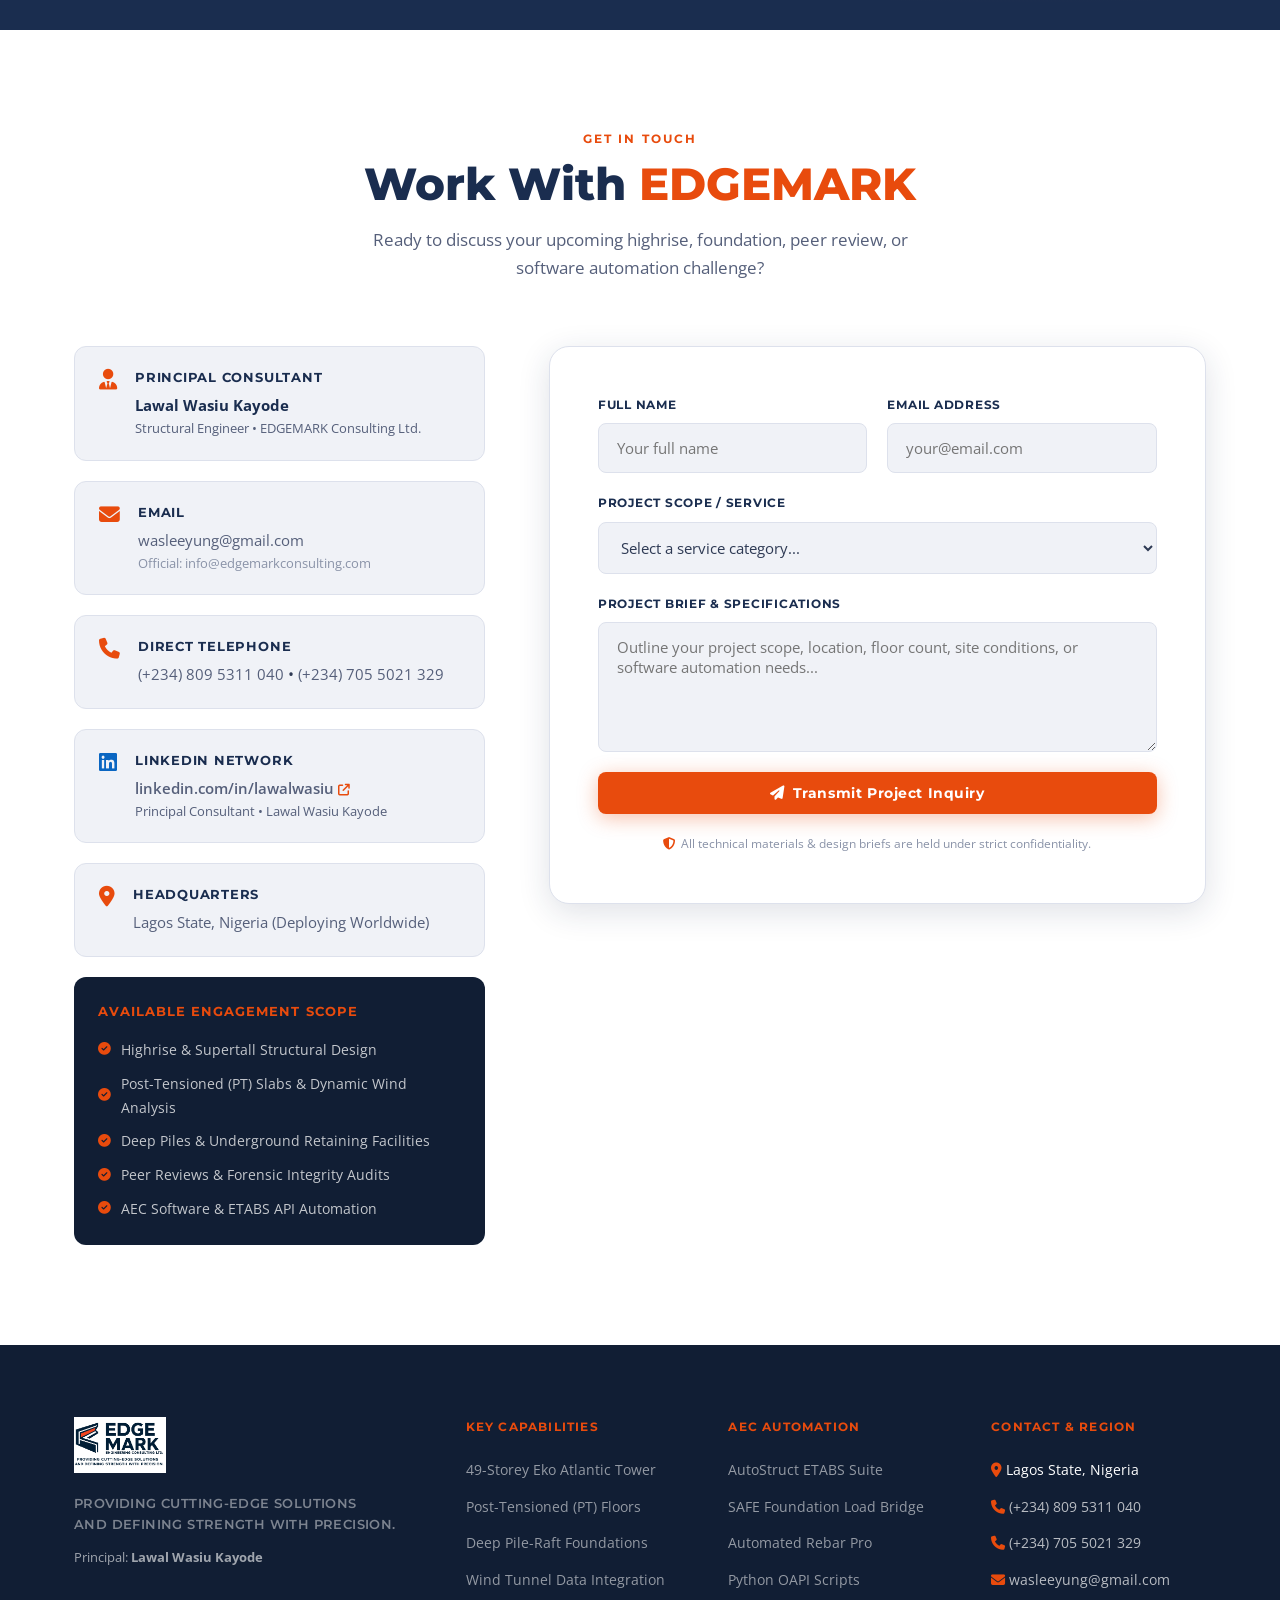
==== commit 374b1deb: "feat(branding): harmonize corrupt model copy without dashes and deliver high-visibility proportional" ====
--- a/index.html
+++ b/index.html
@@ -280,7 +280,7 @@
             <li><i class="fa-solid fa-check" style="color:#00e5ff;"></i> Proprietary wind dynamics engines (BS 6399 &amp; NBC 2005) generating full analytical loads.</li>
             <li><i class="fa-solid fa-check" style="color:#00e5ff;"></i> Automated Rebar Detailing algorithms outputting code-compliant bar bending schedules.</li>
             <li><i class="fa-solid fa-check" style="color:#00e5ff;"></i> Zero-Error Reaction Forces and Moments Extraction from Tekla Structural Designer Directly into CSI SAFE.</li>
-            <li><i class="fa-solid fa-check" style="color:#00e5ff;"></i> <strong>Corrupt Structural Model:</strong> Fix corrupt ETABS models in minutes — a task that would normally take days to fix or remodel.</li>
+            <li><i class="fa-solid fa-check" style="color:#00e5ff;"></i> Fix corrupt ETABS models in minutes eliminating days of manual remodeling.</li>
           </ul>
           <div style="position:relative; z-index:2; display:flex; gap:10px; align-items:center; flex-wrap:wrap; margin-top:14px;">
             <div class="spec-footer-badge" style="border-color:rgba(0,229,255,0.3); color:#a8f7ff; margin:0;">
@@ -479,7 +479,7 @@
             <li><i class="fa-solid fa-check"></i> Revit Reinforcement Automation Tools</li>
             <li><i class="fa-solid fa-check"></i> Trained Structural Engineering AI MCP Server</li>
             <li><i class="fa-solid fa-check"></i> Tekla Structural Designer to CSI SAFE Reaction Forces &amp; Moments Extraction</li>
-            <li><i class="fa-solid fa-check"></i> <strong>Corrupt Structural Model:</strong> Fix corrupt ETABS models in minutes — saving days of manual remodeling</li>
+            <li><i class="fa-solid fa-check"></i> Fix corrupt ETABS models in minutes saving days of manual remodeling</li>
           </ul>
           <div style="margin-top: 16px;">
             <a href="autostruct-capability.html" class="btn btn-outline" style="font-size: 0.78rem; padding: 8px 16px; border-color: rgba(0, 229, 255, 0.4); color: #00e5ff;">
@@ -1022,7 +1022,7 @@
 
         <div class="tech-card" data-aos="zoom-in" data-aos-delay="100">
           <div class="brand-logo-wrap">
-            <img src="assets/images/brands/etabs-logo.webp" alt="CSI ETABS Official Logo" class="brand-software-logo" style="max-height: 42px; object-fit: contain;" />
+            <img src="assets/images/brands/etabs.svg" alt="CSI ETABS Official Logo" class="brand-software-logo" style="max-height: 48px; object-fit: contain;" />
           </div>
           <h4>CSI ETABS</h4>
           <p>3D building structural analysis, dynamic modal response, P-Delta, core walls, and direct COM API programmatic automation.</p>
@@ -1030,7 +1030,7 @@
 
         <div class="tech-card" data-aos="zoom-in" data-aos-delay="150">
           <div class="brand-logo-wrap">
-            <img src="assets/images/brands/safe.png" alt="CSI SAFE Official Logo" class="brand-software-logo" style="max-height: 36px; object-fit: contain;" />
+            <img src="assets/images/brands/csisafe.svg" alt="CSI SAFE Official Logo" class="brand-software-logo" style="max-height: 48px; object-fit: contain;" />
           </div>
           <h4>CSI SAFE</h4>
           <p>Slab and foundation FEA. Post-tensioned (PT) tendons, punching shear ratios, soil subgrade springs, and pile cap design.</p>
@@ -1038,7 +1038,7 @@
 
         <div class="tech-card" data-aos="zoom-in" data-aos-delay="200">
           <div class="brand-logo-wrap">
-            <img src="assets/images/brands/python.svg" alt="Python Language Official Logo" class="brand-software-logo" style="max-height: 36px;" />
+            <img src="assets/images/brands/python.svg" alt="Python Language Official Logo" class="brand-software-logo" style="max-height: 44px;" />
           </div>
           <h4>Python Engineering Automation</h4>
           <p>Core programming backbone for OAPI COM pipelines, data extraction, algorithm development, and custom graphical dashboards.</p>
@@ -1046,8 +1046,8 @@
 
         <div class="tech-card" data-aos="zoom-in" data-aos-delay="250">
           <div class="brand-logo-wrap duo-logos">
-            <img src="assets/images/brands/revit-logo.png" alt="Autodesk Revit Official Logo" class="brand-software-logo" title="Autodesk Revit" style="max-height: 34px;" />
-            <img src="assets/images/brands/autocad.svg" alt="Autodesk AutoCAD Official Logo" class="brand-software-logo" title="Autodesk AutoCAD" style="max-height: 30px;" />
+            <img src="assets/images/brands/revit-logo.png" alt="Autodesk Revit Official Logo" class="brand-software-logo" title="Autodesk Revit" style="max-height: 38px;" />
+            <img src="assets/images/brands/autocad.svg" alt="Autodesk AutoCAD Official Logo" class="brand-software-logo" title="Autodesk AutoCAD" style="max-height: 36px;" />
           </div>
           <h4>Autodesk Revit &amp; AutoCAD</h4>
           <p>3D BIM coordination, structural drawings, reinforcement detailing, and multidisciplinary clash detection.</p>
@@ -1064,20 +1064,24 @@
 
         <div class="tech-card" data-aos="zoom-in" data-aos-delay="350">
           <div class="brand-logo-wrap">
-            <img src="assets/images/brands/tekla-structural-designer.png" alt="Trimble Tekla Brand Logo" class="brand-software-logo" style="max-height: 32px; object-fit: contain;" />
+            <img src="assets/images/brands/tekla-structures.svg" alt="Trimble Tekla Brand Logo" class="brand-software-logo" style="max-height: 48px; object-fit: contain;" />
           </div>
           <h4>Tekla Structures</h4>
           <p>Bespoke 3D modeling for industrial steel structures, pipe racks, link bridges, and fabrication connection detailing.</p>
         </div>
 
         <div class="tech-card" data-aos="zoom-in" data-aos-delay="400">
-          <div class="tech-icon"><i class="fa-solid fa-wind" style="color: #00e5ff;"></i></div>
+          <div class="brand-logo-wrap">
+            <img src="assets/images/brands/autostruct-wind.svg" alt="AutoStruct Wind Dynamics Logo" class="brand-software-logo" style="max-height: 48px; object-fit: contain;" />
+          </div>
           <h4>AutoStruct Wind Dynamics</h4>
           <p>Proprietary wind load engine built on BS 6399 and NBC 2005, automating highrise pressure distribution in ETABS models.</p>
         </div>
 
         <div class="tech-card" data-aos="zoom-in" data-aos-delay="450">
-          <div class="tech-icon"><i class="fa-solid fa-book-open" style="color: #ff6b35;"></i></div>
+          <div class="brand-logo-wrap">
+            <img src="assets/images/brands/codes-standards.svg" alt="International Engineering Standards Logo" class="brand-software-logo" style="max-height: 48px; object-fit: contain;" />
+          </div>
           <h4>International Codes</h4>
           <p>BS 8110, BS 6399, BS 8007, Eurocode 2/3, EN 1990/1991, NBC 2005, and ACI performance-based requirements.</p>
         </div>
--- a/assets/css/style.css
+++ b/assets/css/style.css
@@ -3860,40 +3860,41 @@
   display: inline-flex;
   align-items: center;
   justify-content: center;
-  height: 54px;
-  min-width: 54px;
-  padding: 6px 12px;
-  background: rgba(255, 255, 255, 0.04);
-  border: 1px solid rgba(255, 255, 255, 0.1);
+  height: 64px;
+  min-width: 64px;
+  padding: 8px 16px;
+  background: rgba(255, 255, 255, 0.05);
+  border: 1px solid rgba(0, 229, 255, 0.2);
   border-radius: 12px;
   margin-bottom: 16px;
+  box-shadow: 0 4px 16px rgba(0, 0, 0, 0.35);
   transition: all 0.3s ease;
 }
 
 .tech-card:hover .brand-logo-wrap {
-  background: rgba(0, 229, 255, 0.08);
-  border-color: rgba(0, 229, 255, 0.4);
+  background: rgba(0, 229, 255, 0.1);
+  border-color: rgba(0, 229, 255, 0.5);
   transform: translateY(-2px);
-  box-shadow: 0 8px 24px rgba(0, 229, 255, 0.2);
+  box-shadow: 0 8px 24px rgba(0, 229, 255, 0.3);
 }
 
 .brand-software-logo {
-  max-height: 38px;
-  max-width: 130px;
+  max-height: 48px;
+  max-width: 170px;
   width: auto;
   height: auto;
   object-fit: contain;
-  filter: drop-shadow(0 2px 6px rgba(0,0,0,0.4));
+  filter: drop-shadow(0 2px 8px rgba(0,0,0,0.45));
   transition: transform 0.3s ease;
 }
 
 .brand-logo-wrap.duo-logos {
-  gap: 12px;
-  padding: 6px 14px;
+  gap: 14px;
+  padding: 8px 18px;
 }
 
 .brand-logo-wrap.duo-logos .brand-software-logo {
-  max-height: 32px;
+  max-height: 38px;
 }
 
 .brand-logo-wrap.mcp-logo-badge {
@@ -3903,7 +3904,7 @@
 }
 
 .brand-software-logo.mcp-img {
-  max-height: 42px;
+  max-height: 44px;
   border-radius: 6px;
 }
 
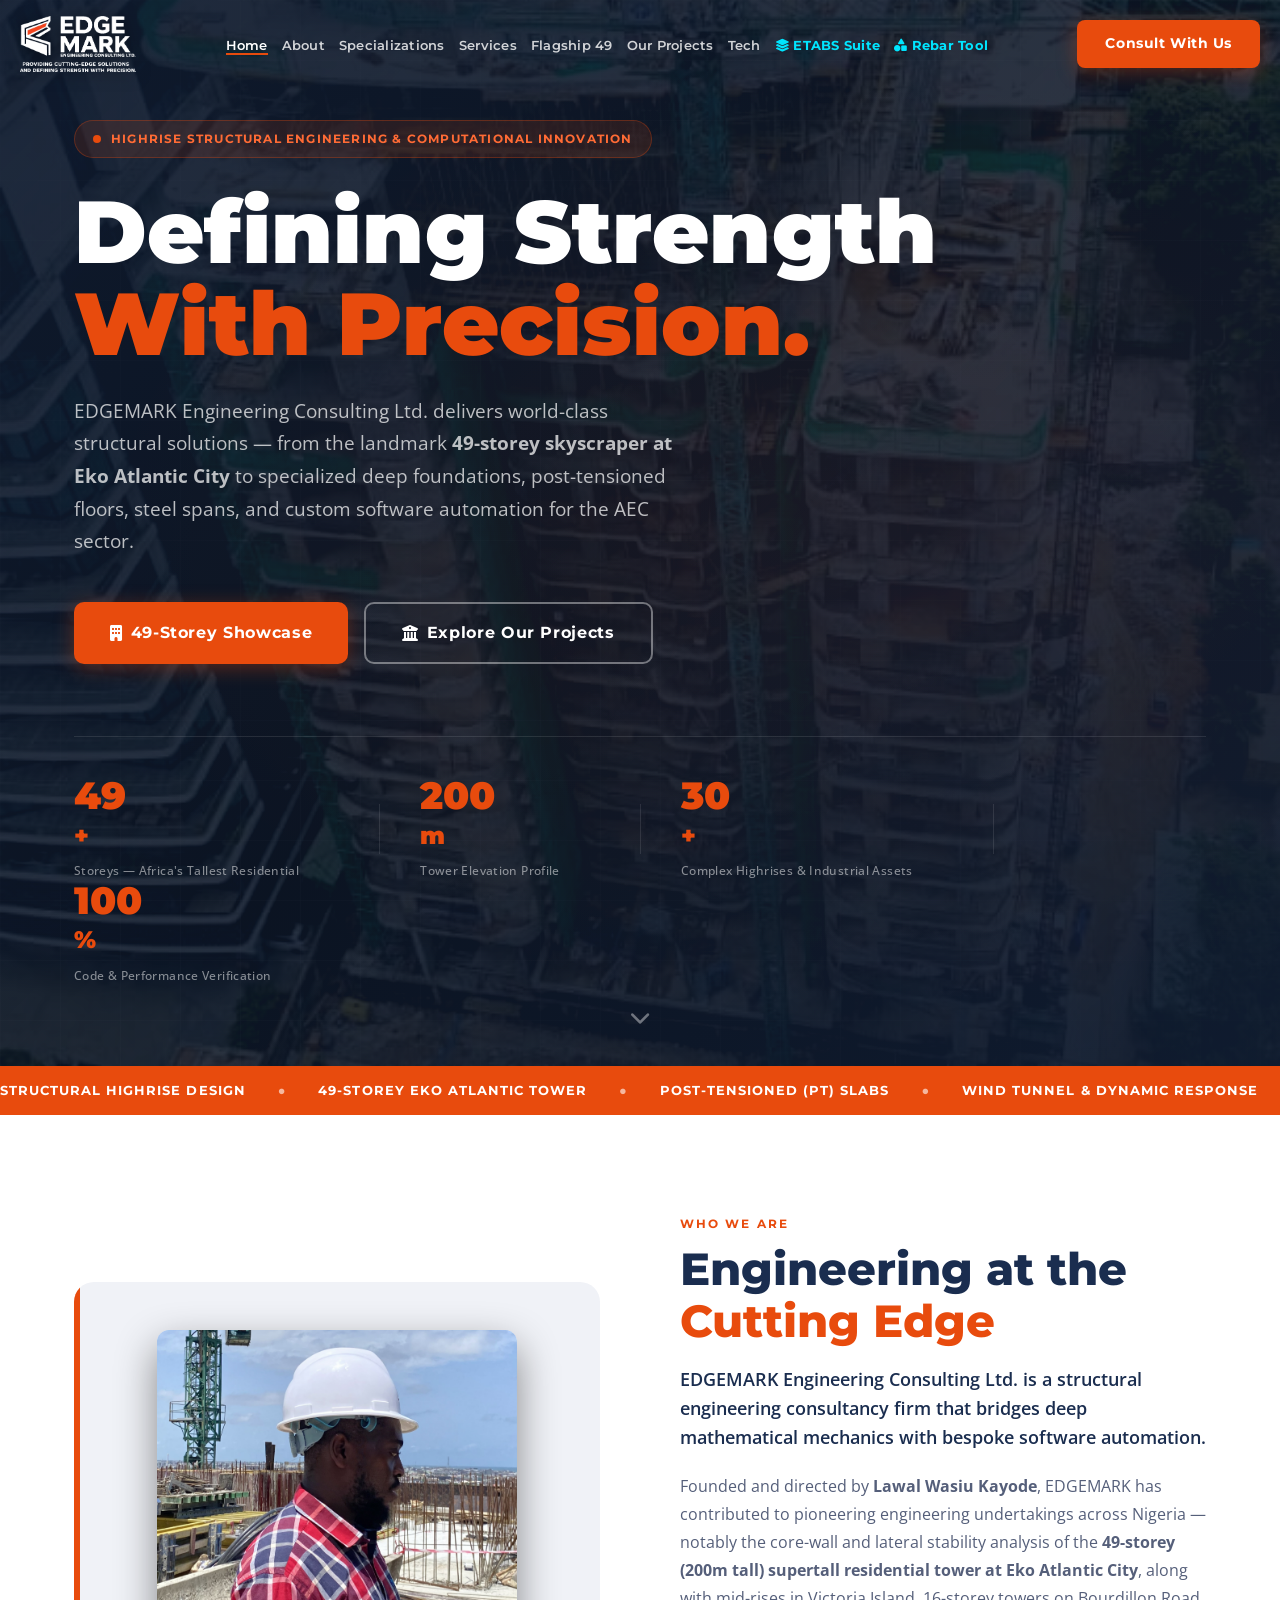
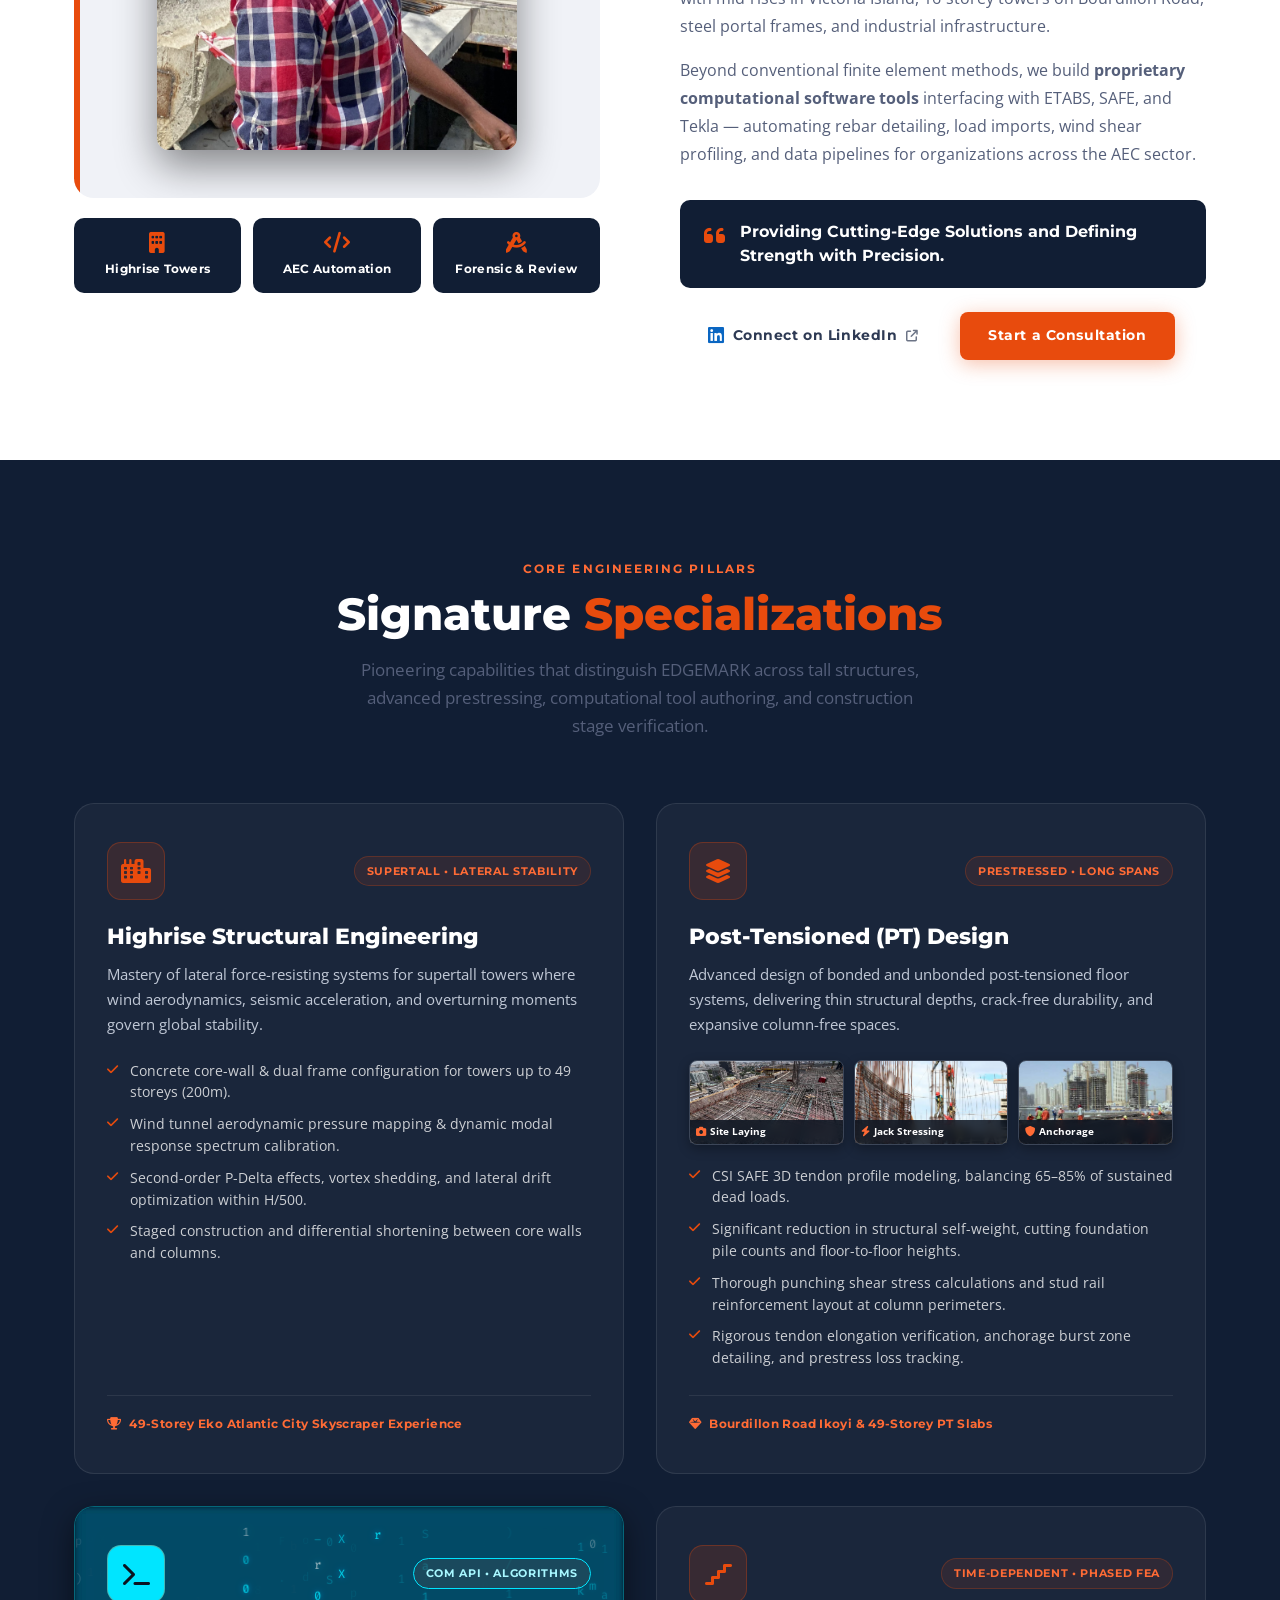
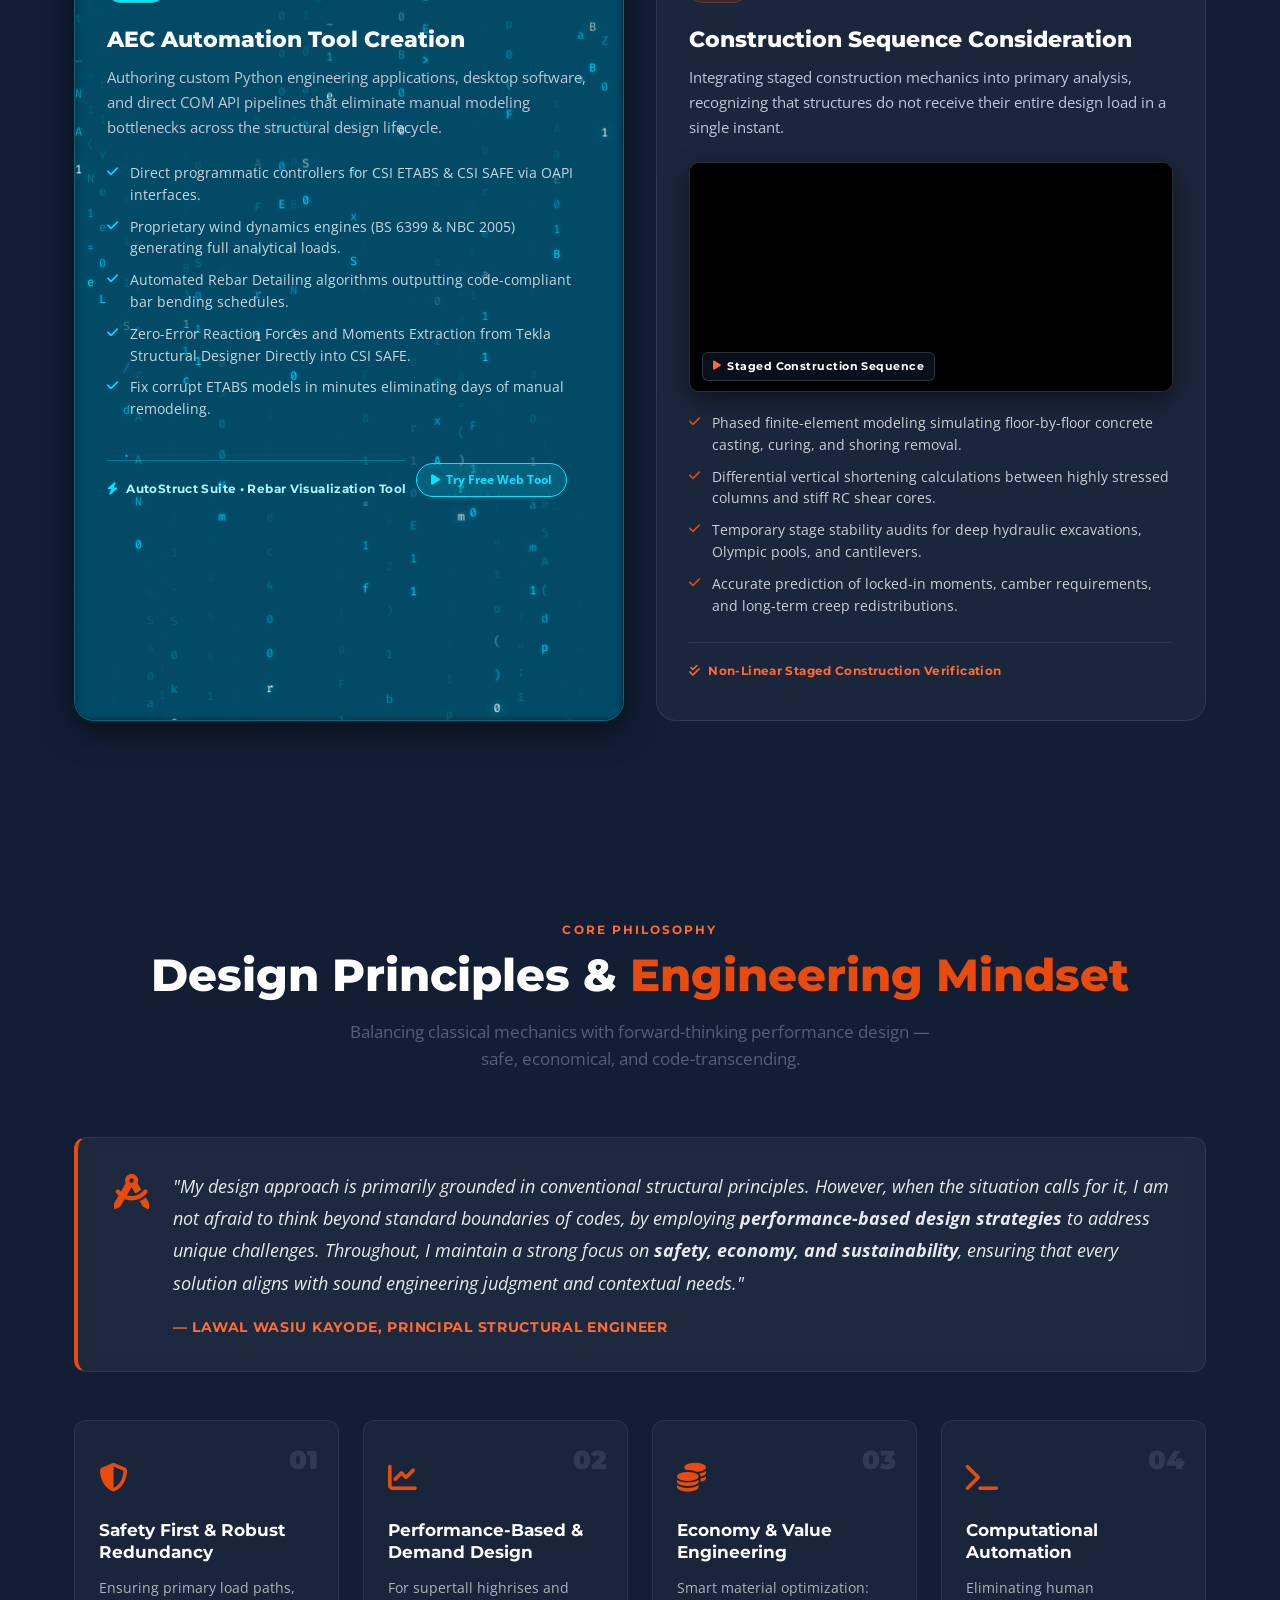
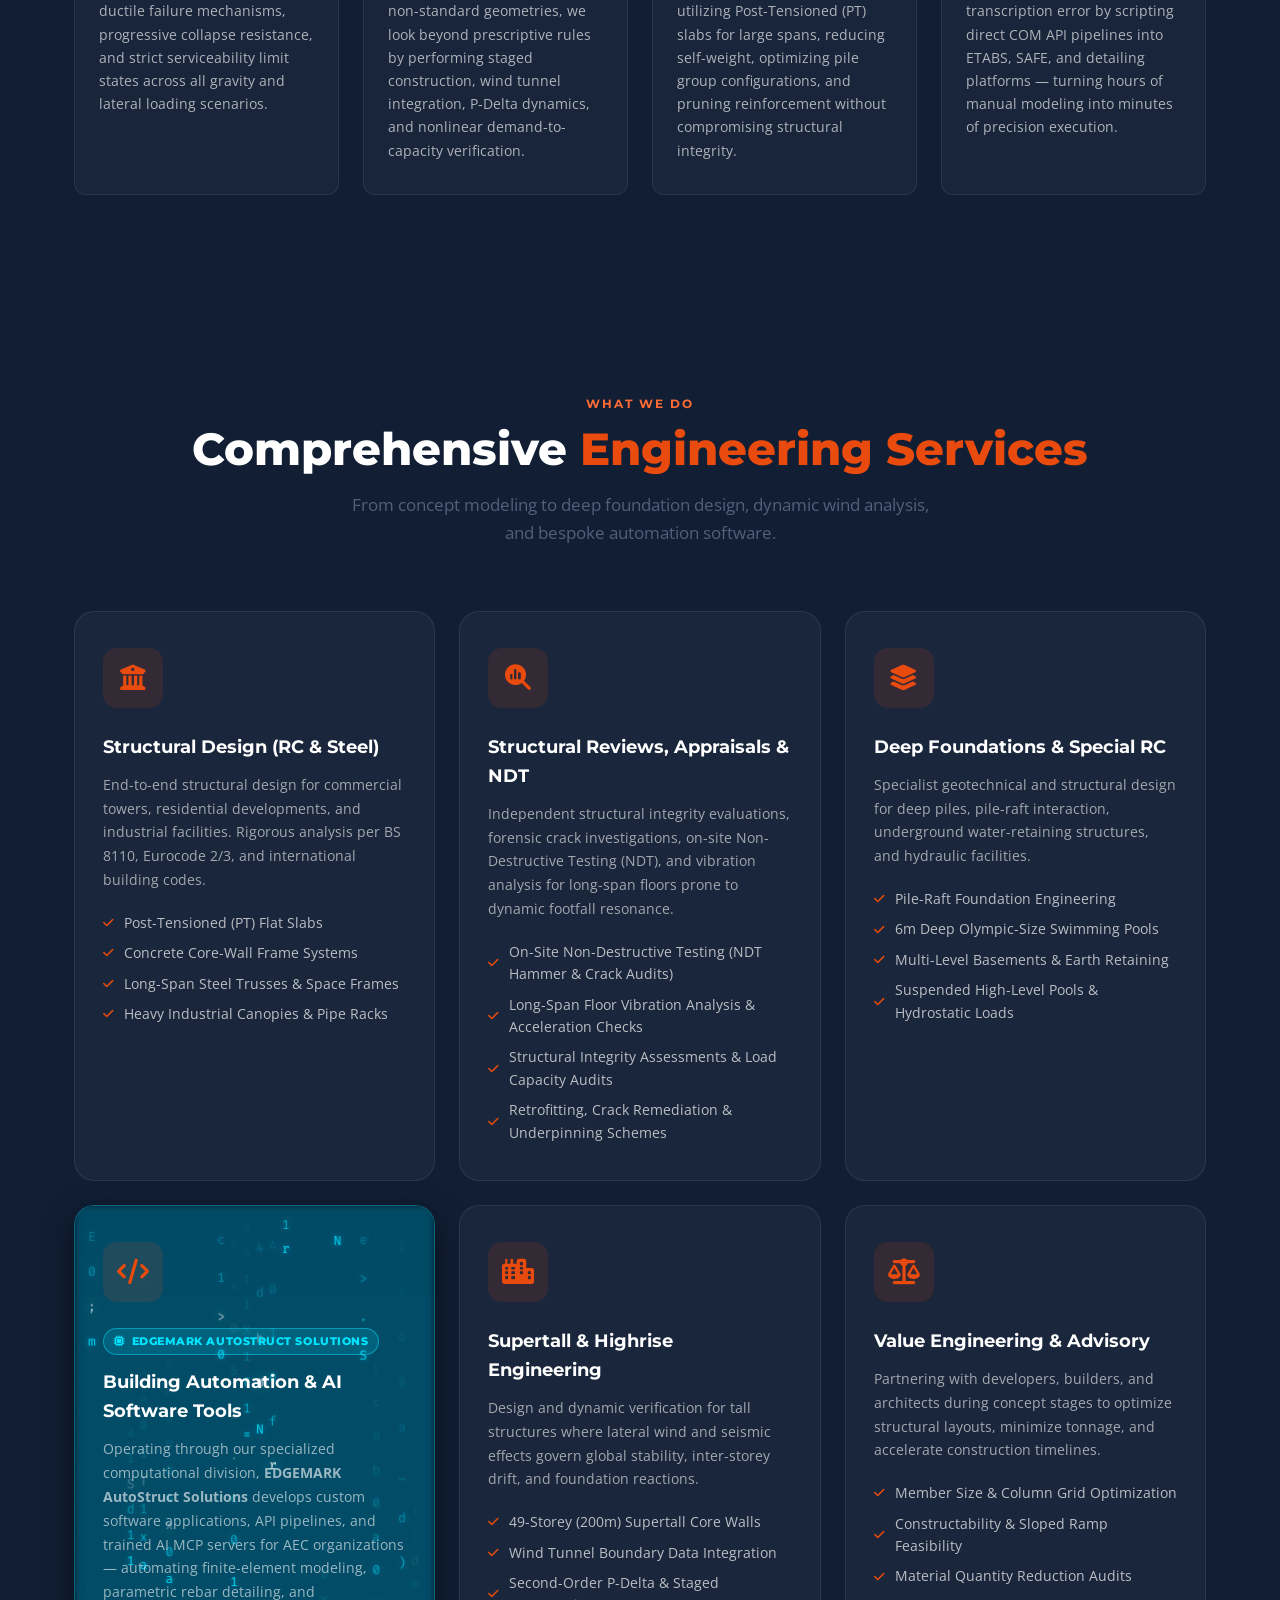
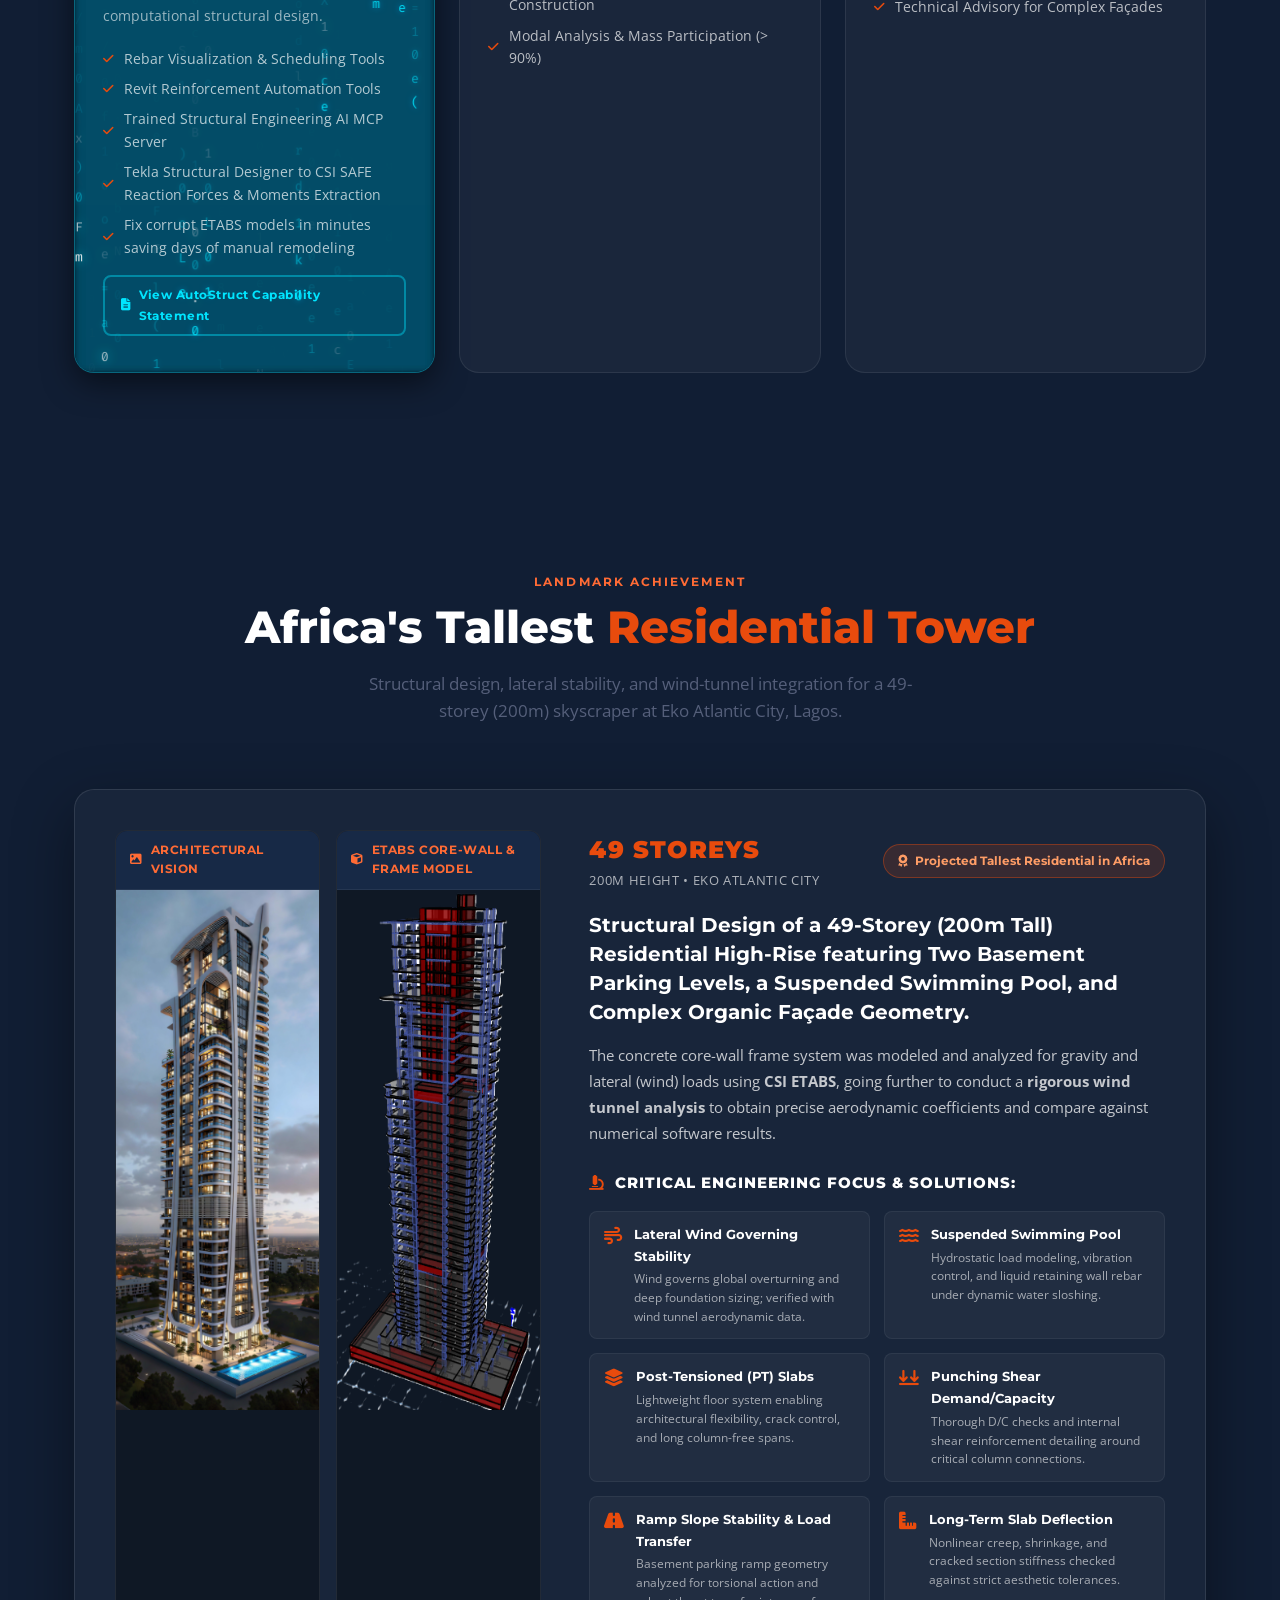
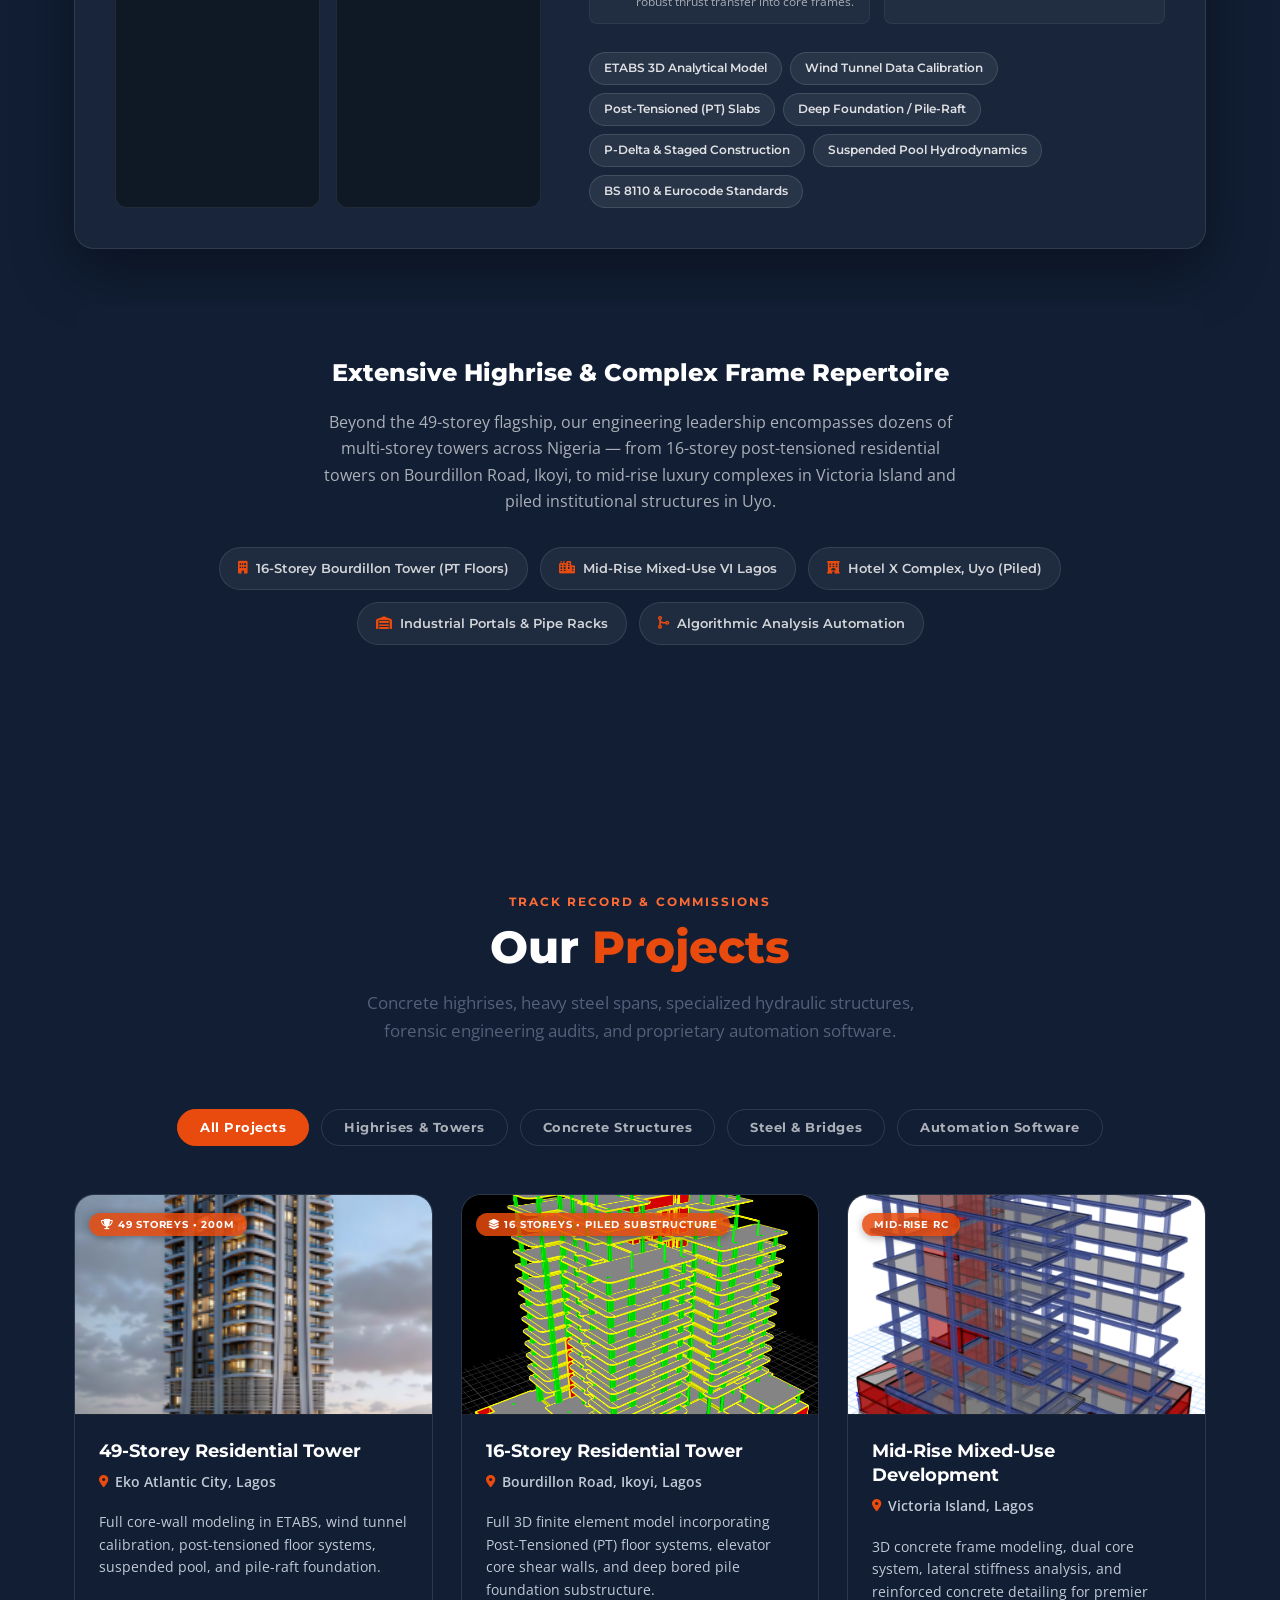
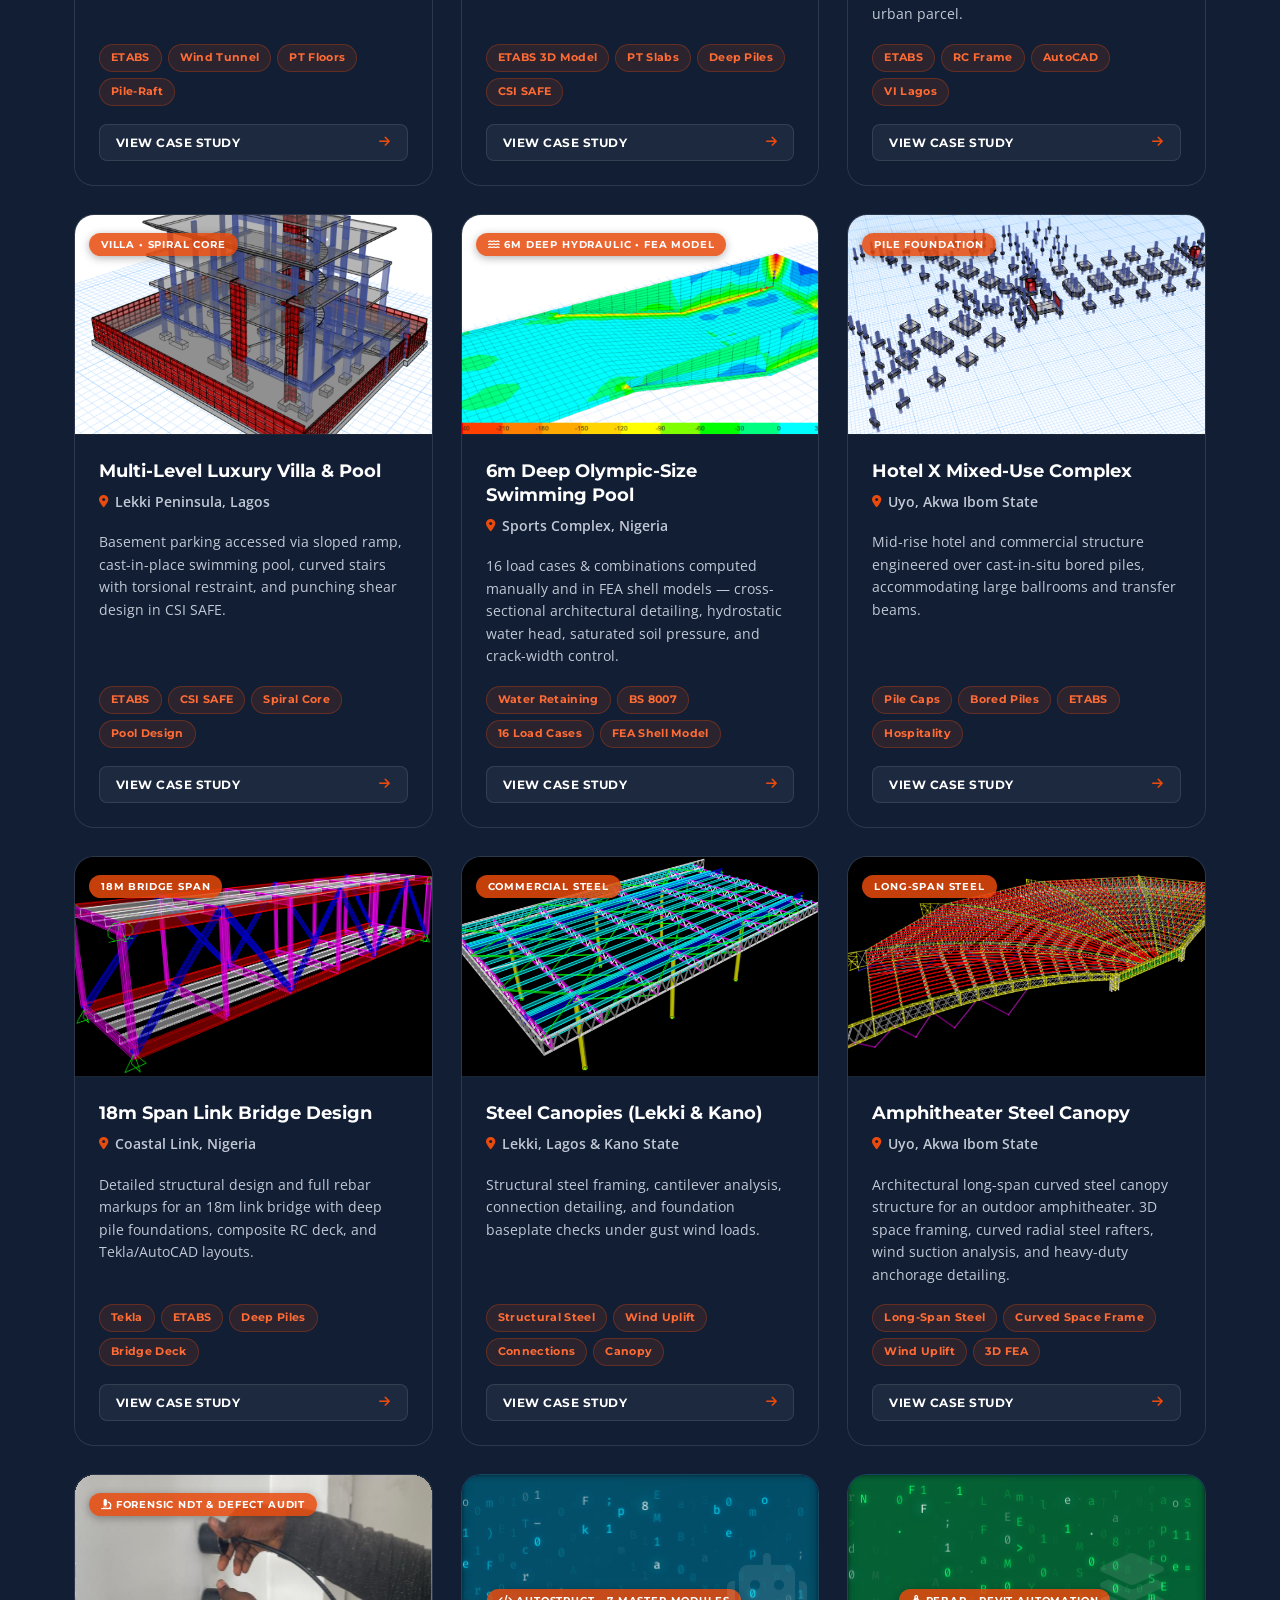
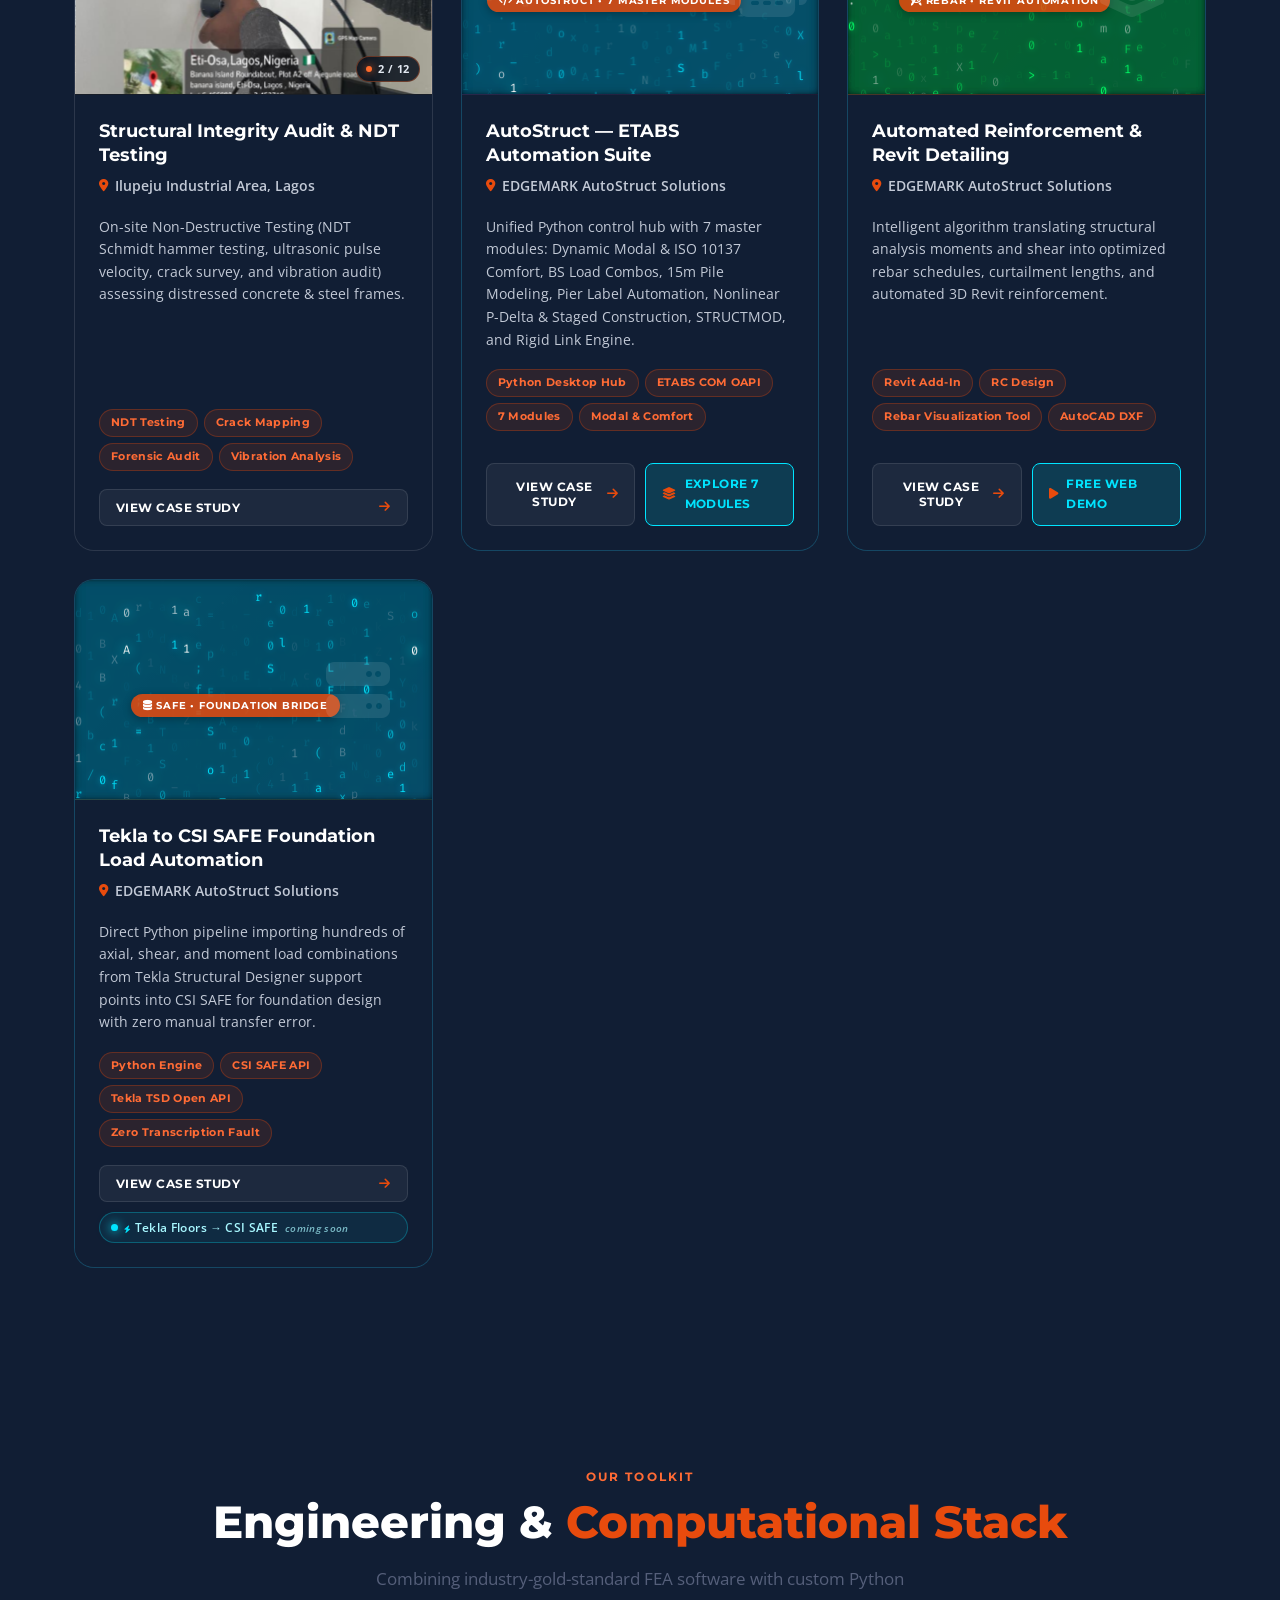
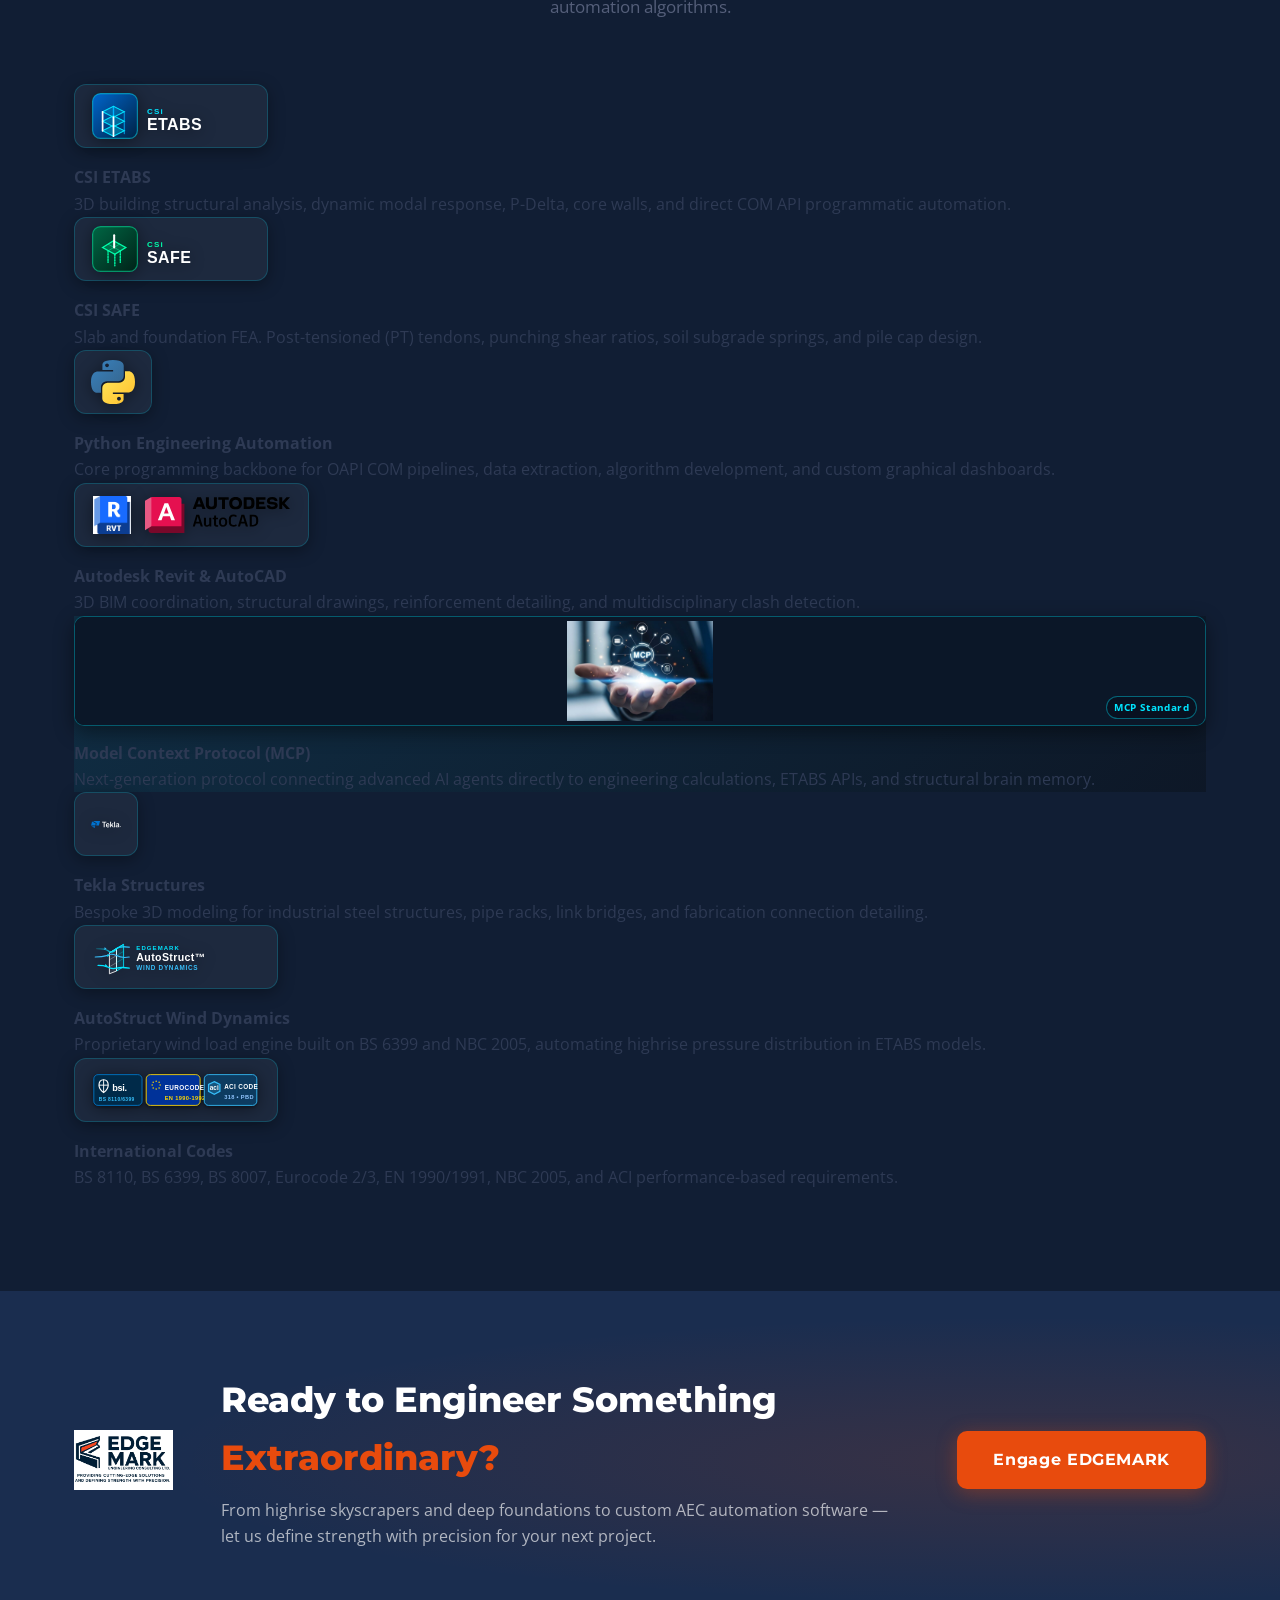
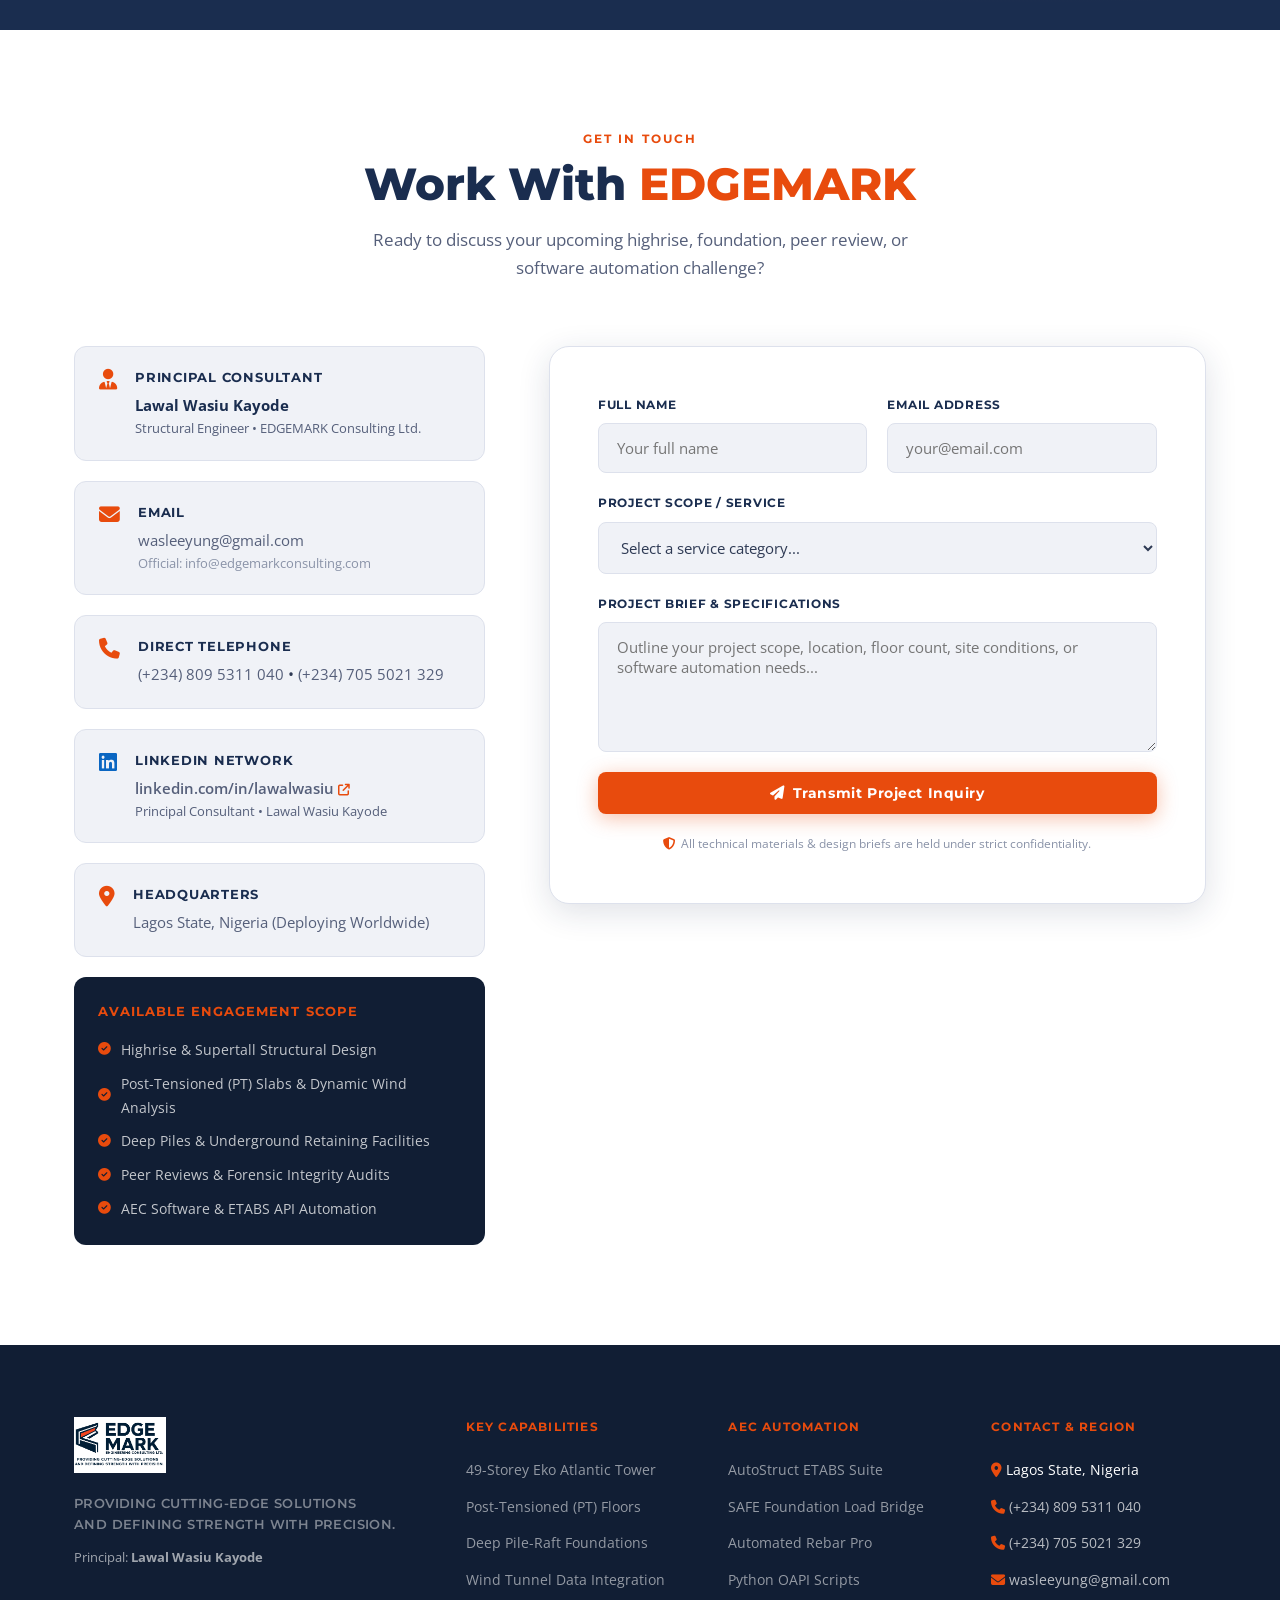
==== commit 5ff0b738: "feat(branding): replace synthetic icons with authentic official Trimble Tekla logo, BSI/Eurocode/ACI" ====
--- a/index.html
+++ b/index.html
@@ -1064,7 +1064,7 @@
 
         <div class="tech-card" data-aos="zoom-in" data-aos-delay="350">
           <div class="brand-logo-wrap">
-            <img src="assets/images/brands/tekla-structures.svg" alt="Trimble Tekla Brand Logo" class="brand-software-logo" style="max-height: 48px; object-fit: contain;" />
+            <img src="assets/images/brands/tekla.svg" alt="Trimble Tekla Official Corporate Logo" class="brand-software-logo" style="max-height: 38px; width: auto; object-fit: contain;" />
           </div>
           <h4>Tekla Structures</h4>
           <p>Bespoke 3D modeling for industrial steel structures, pipe racks, link bridges, and fabrication connection detailing.</p>
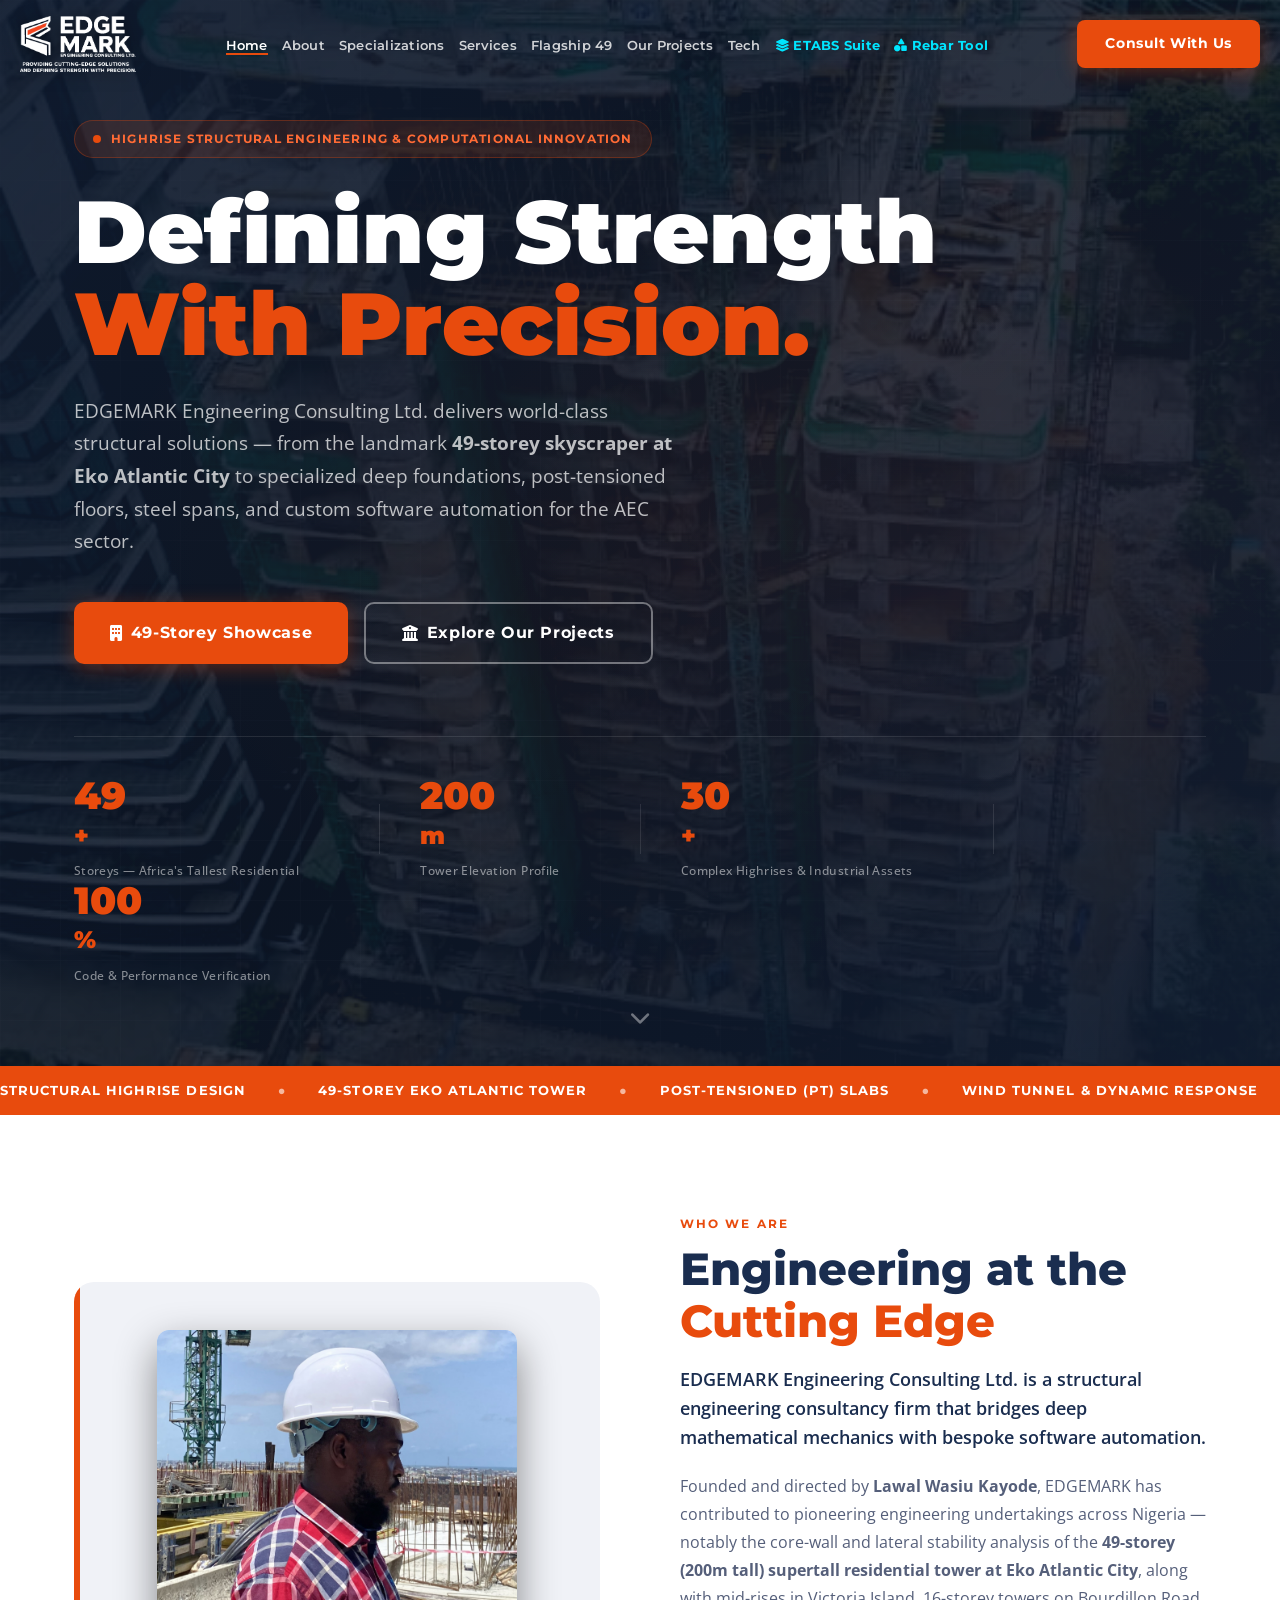
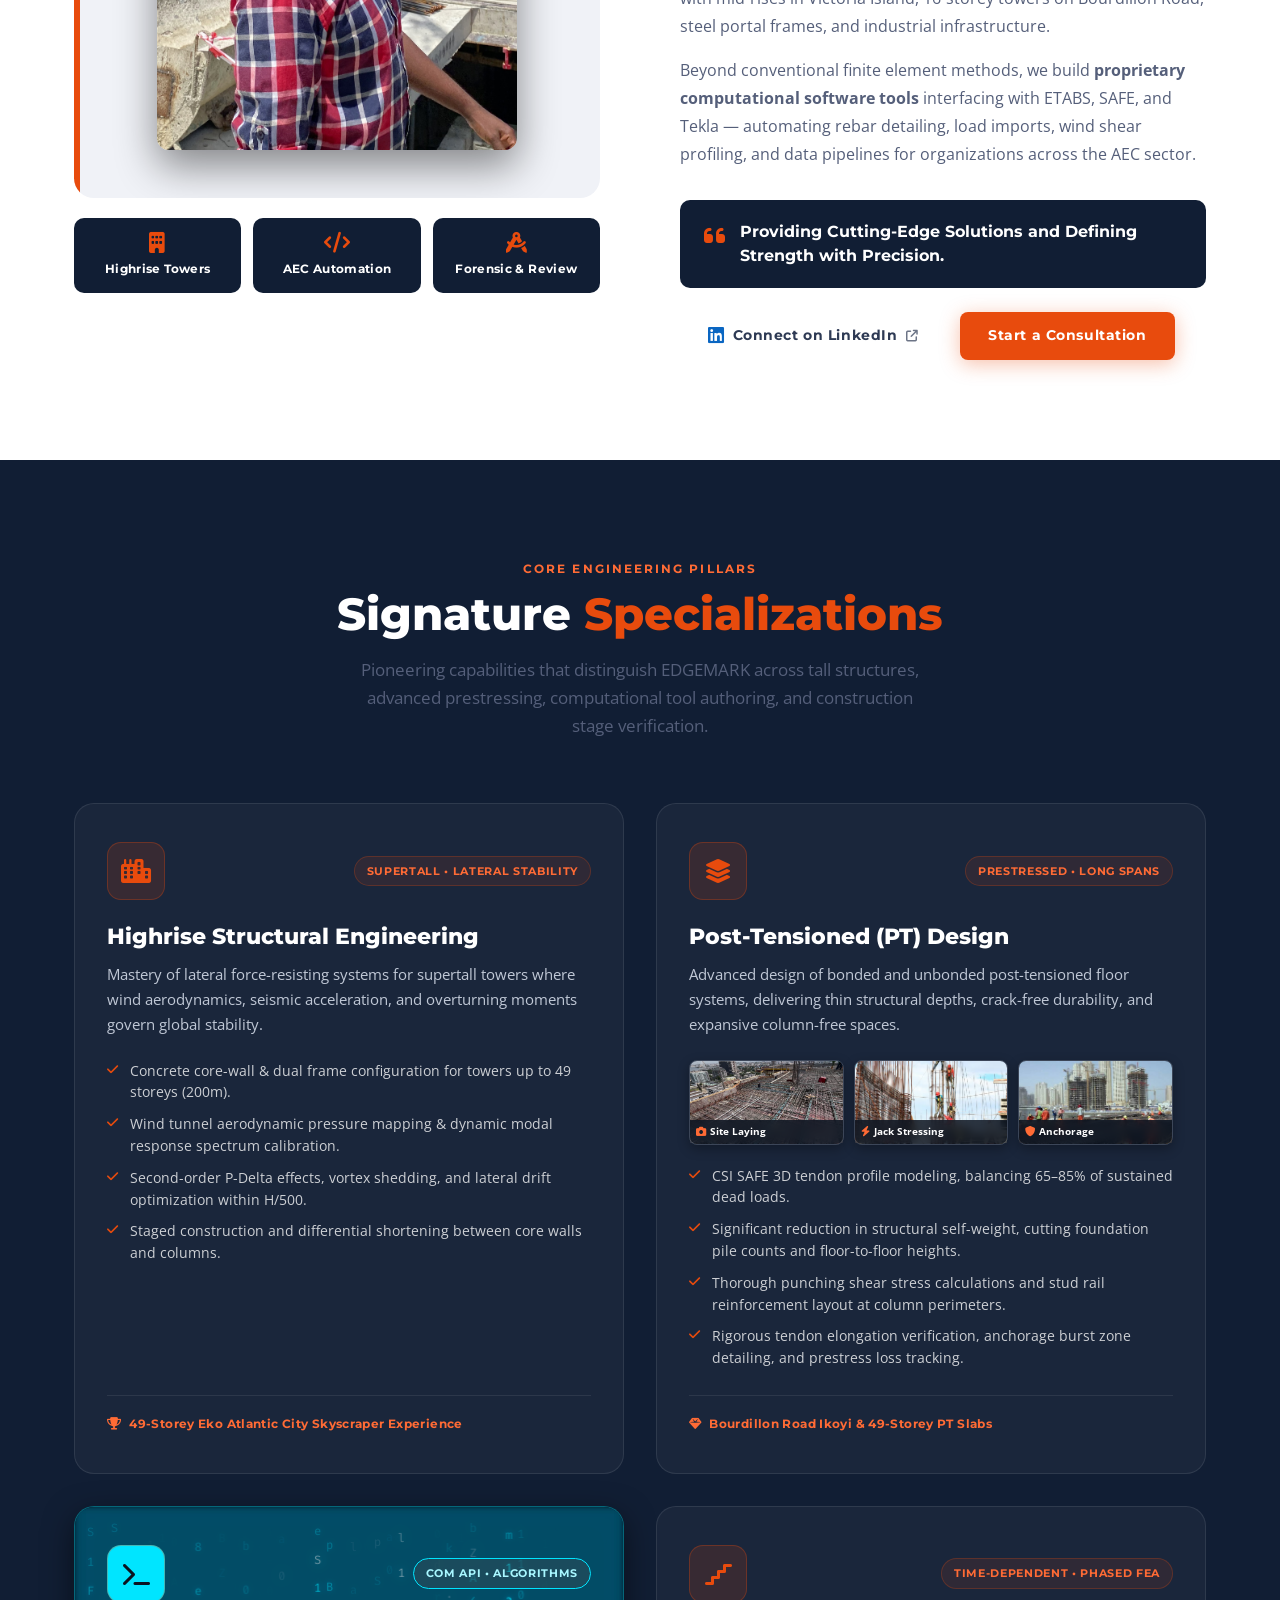
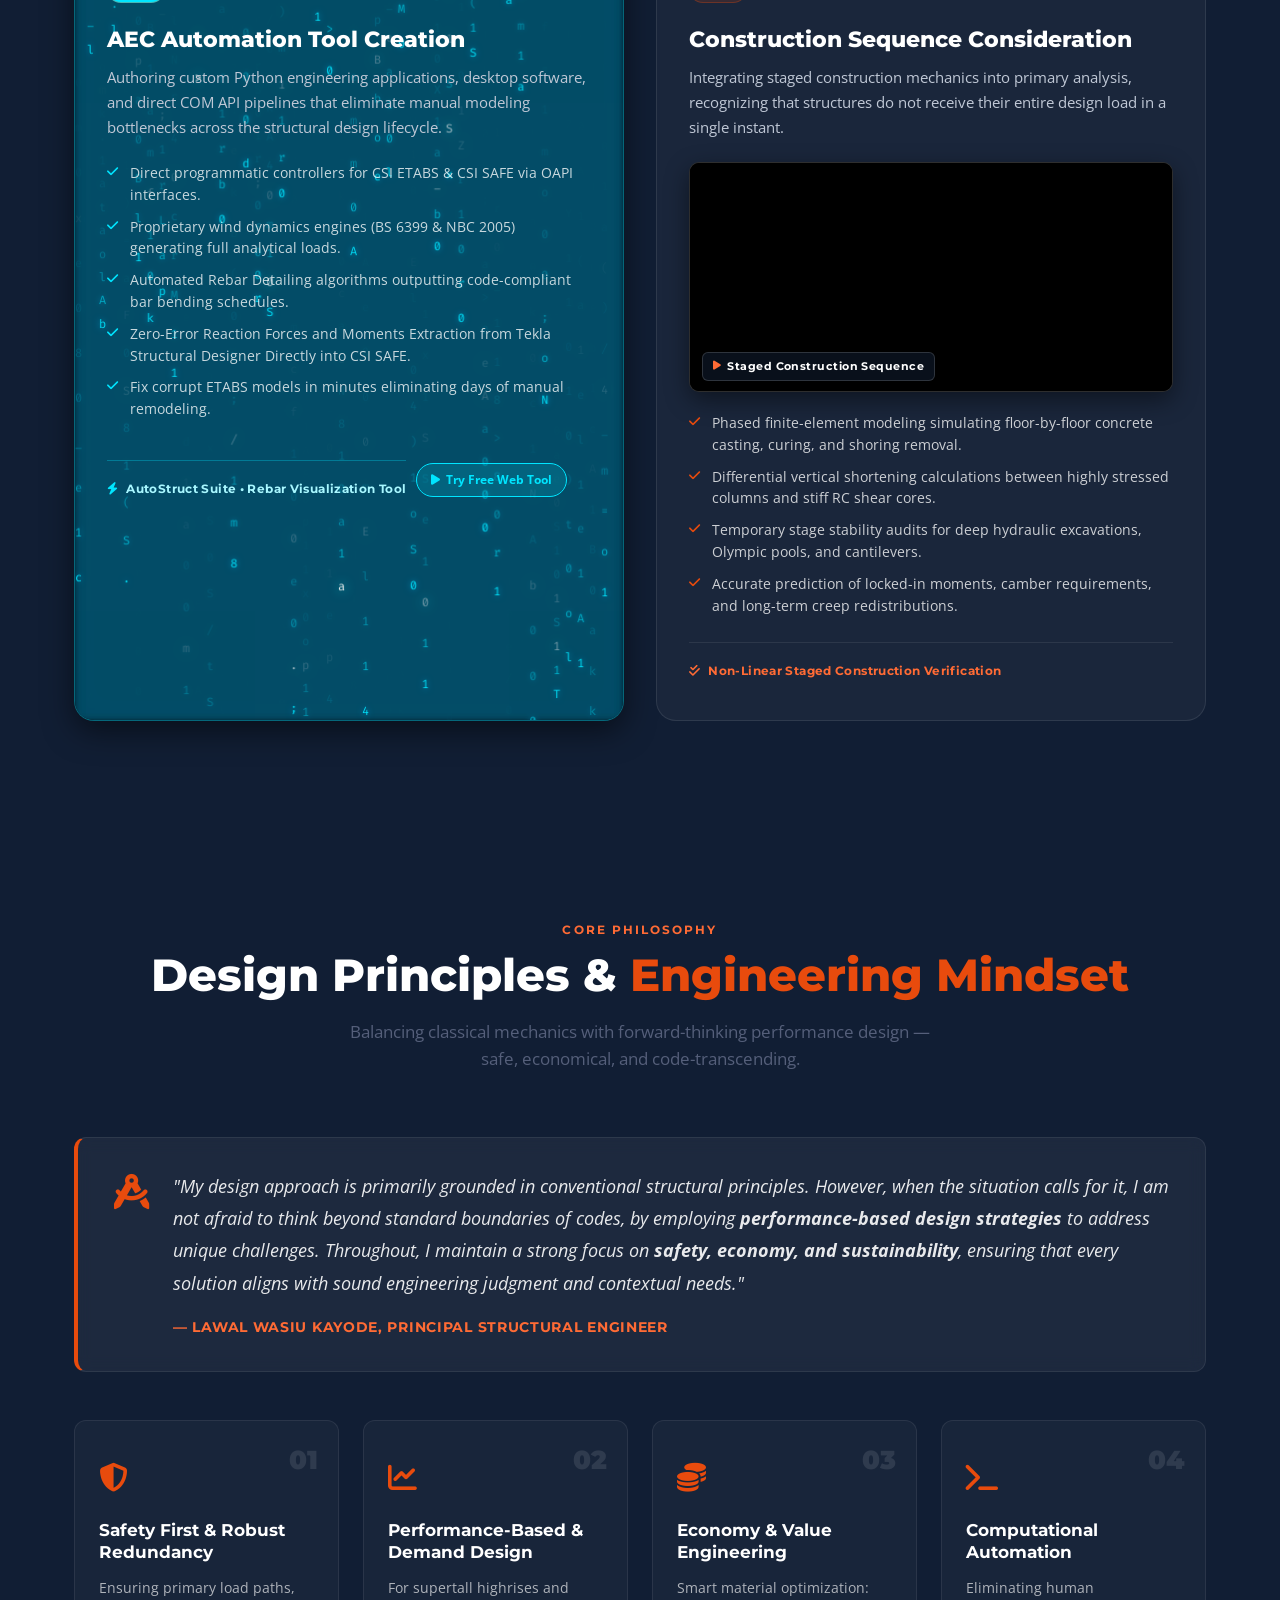
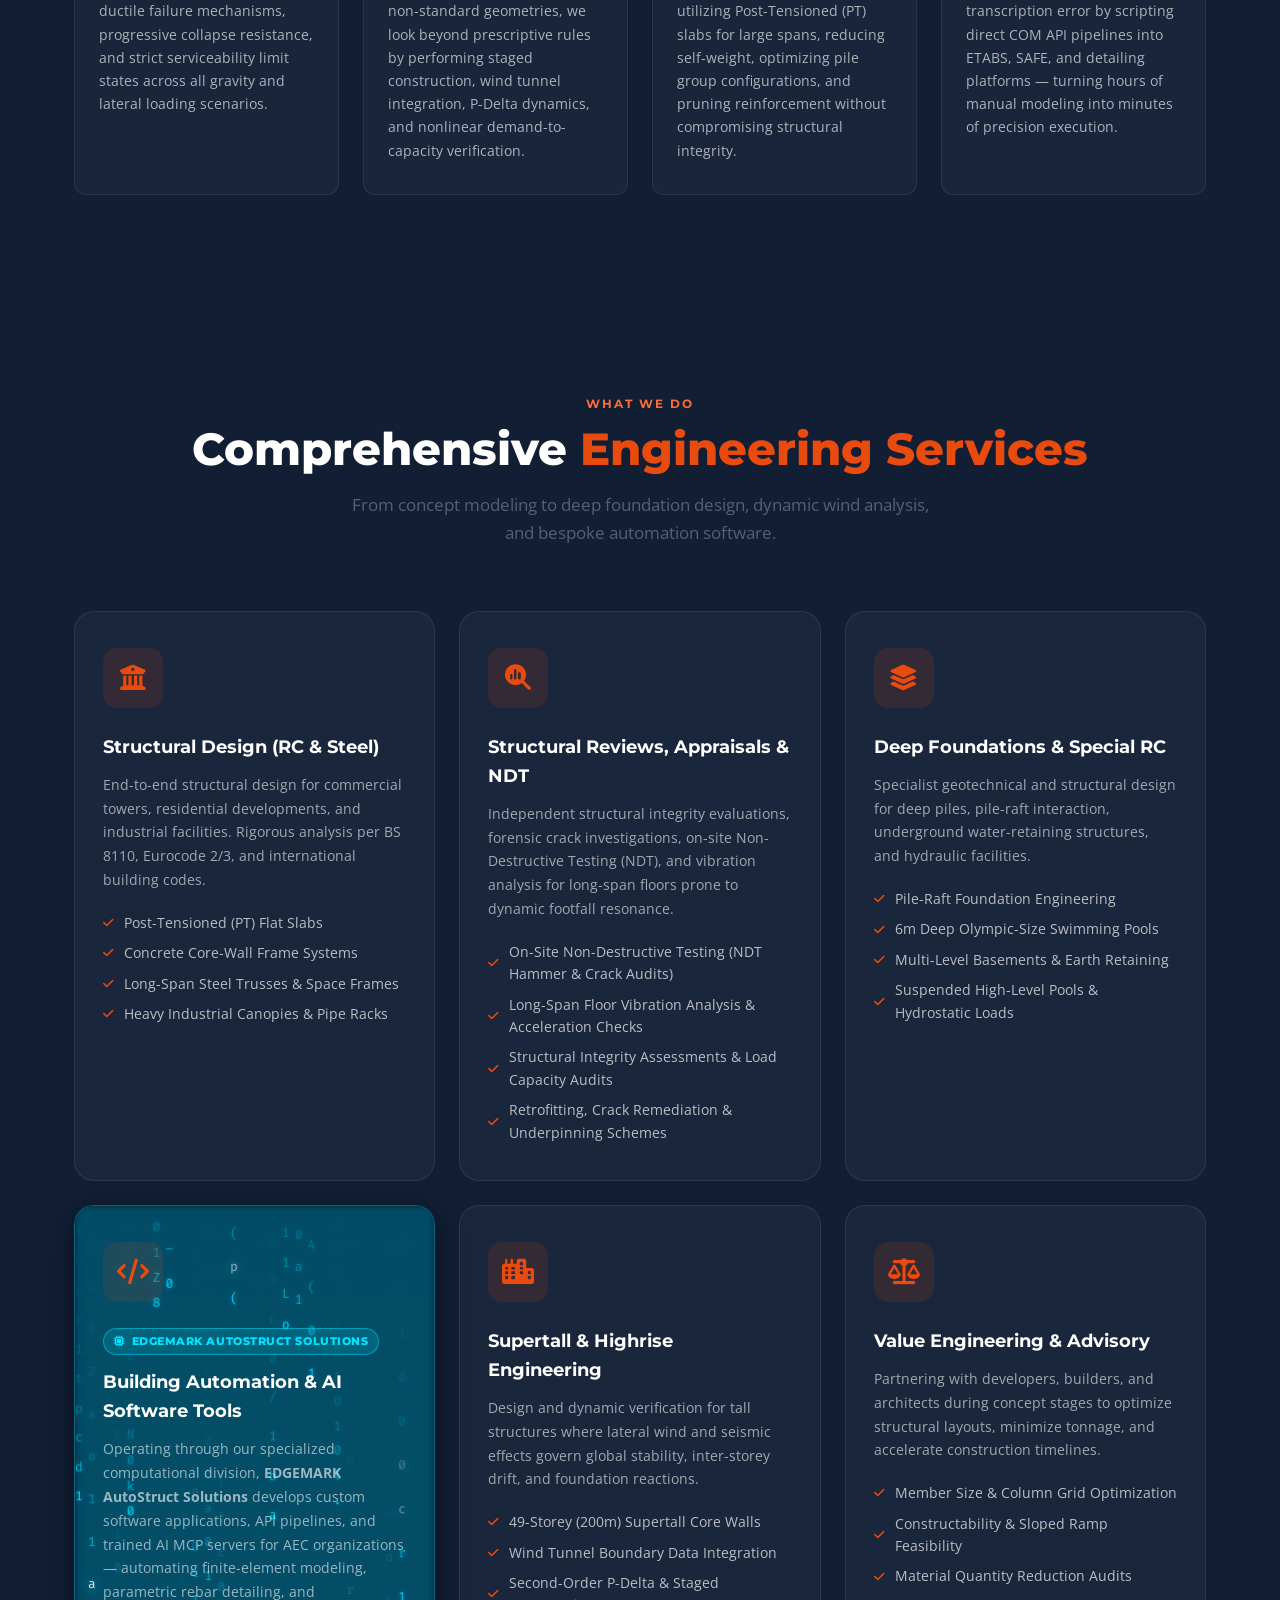
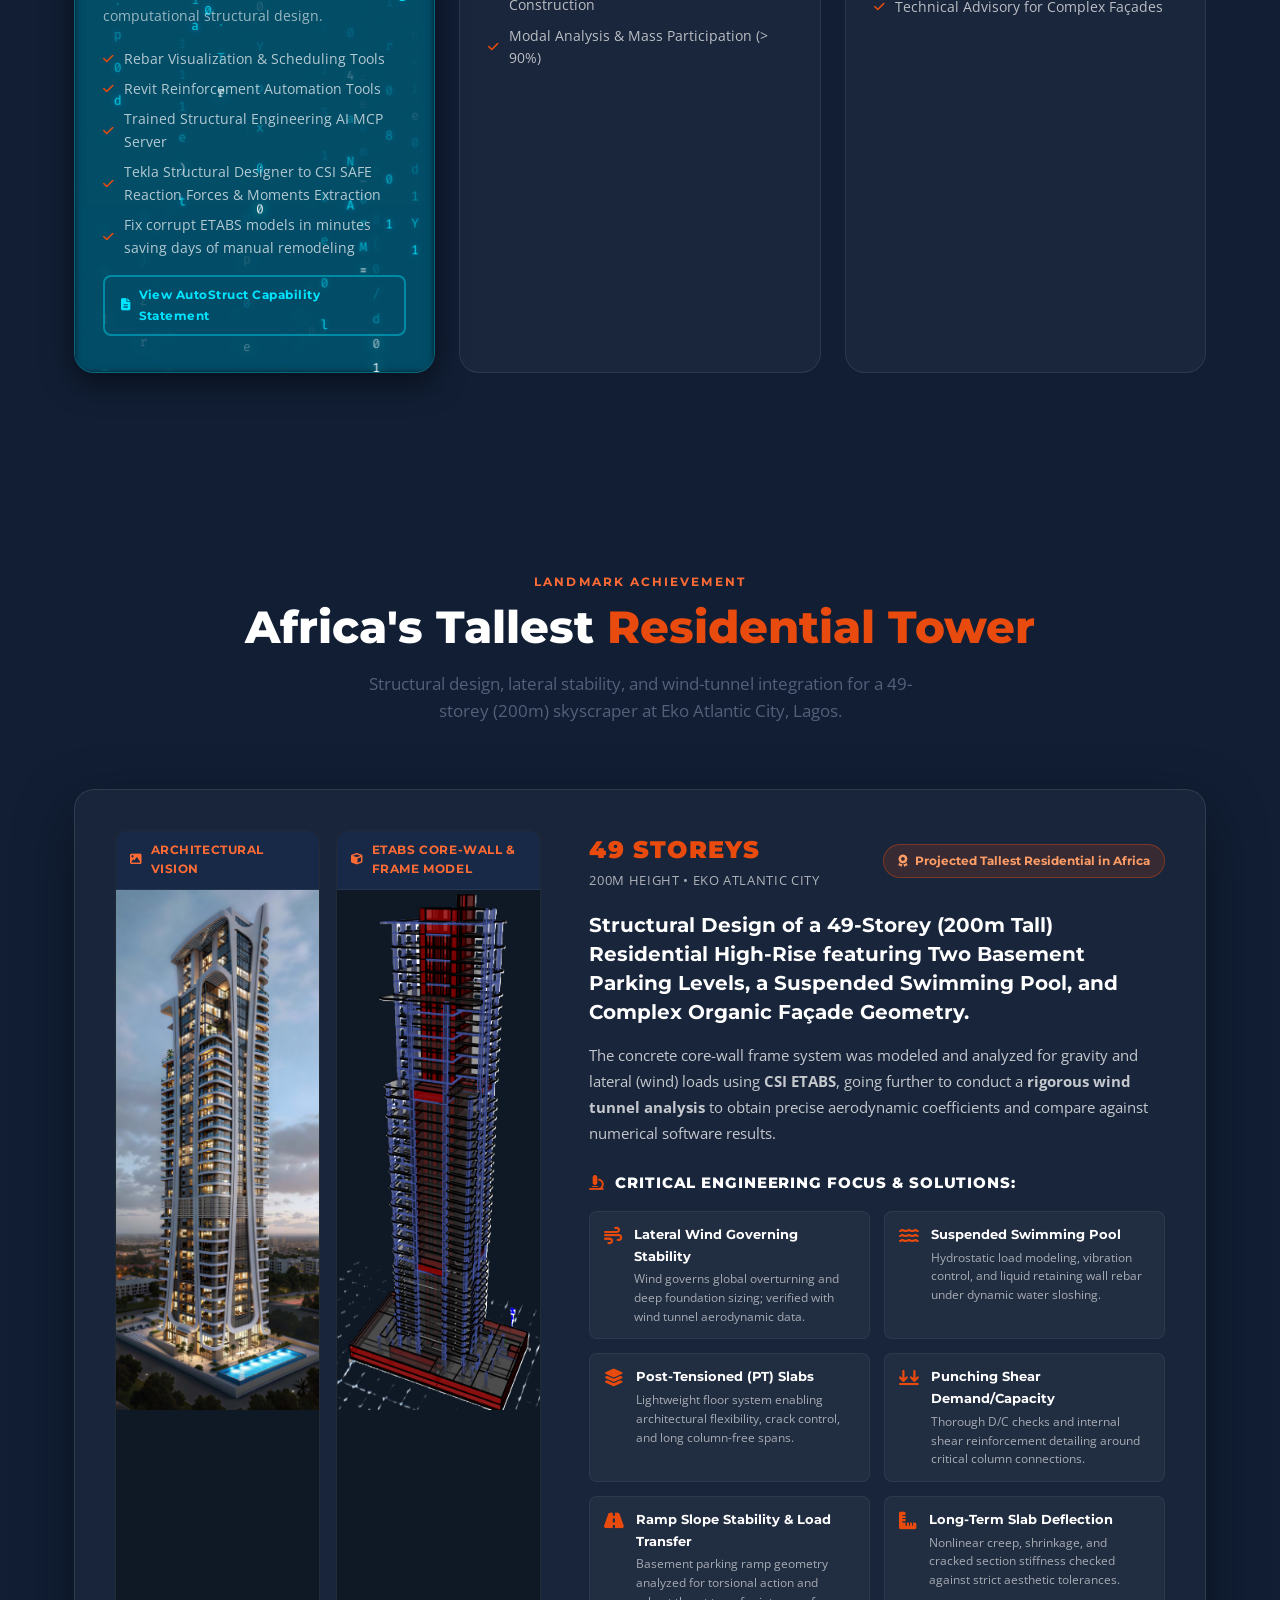
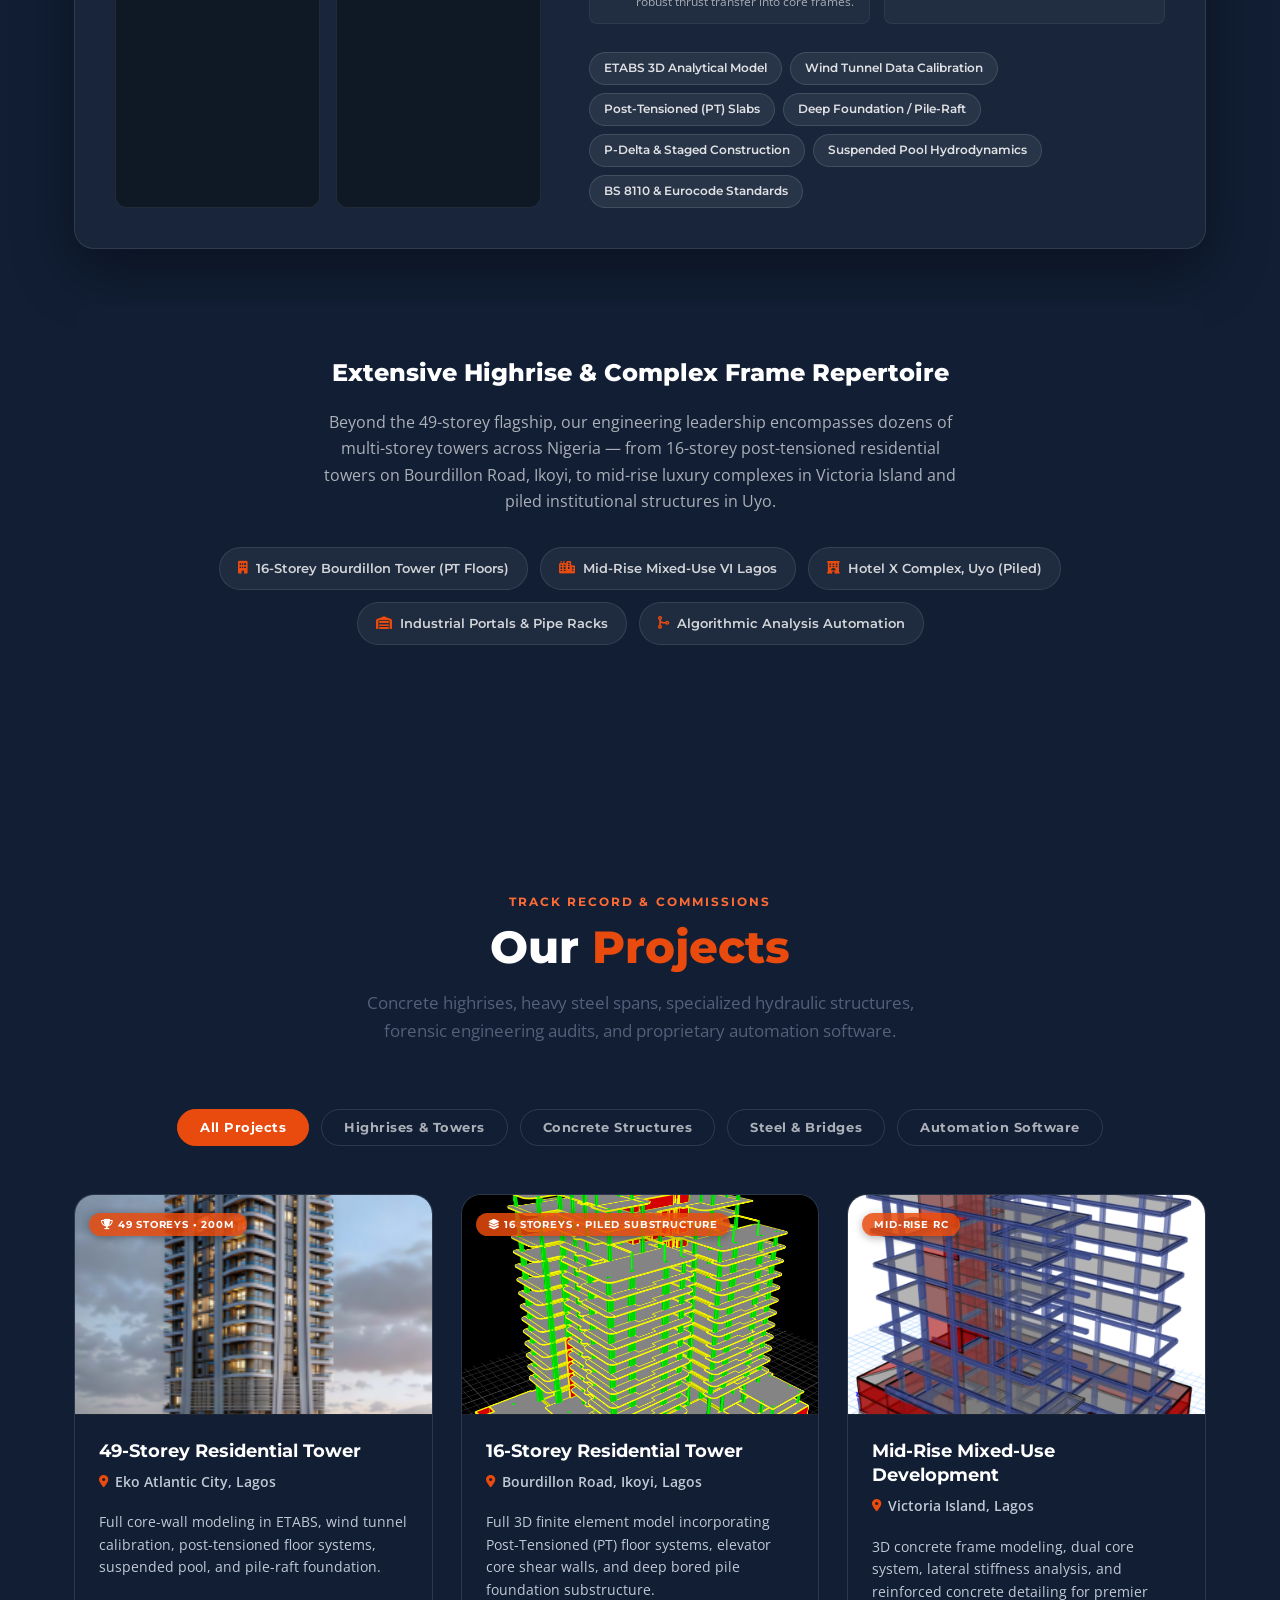
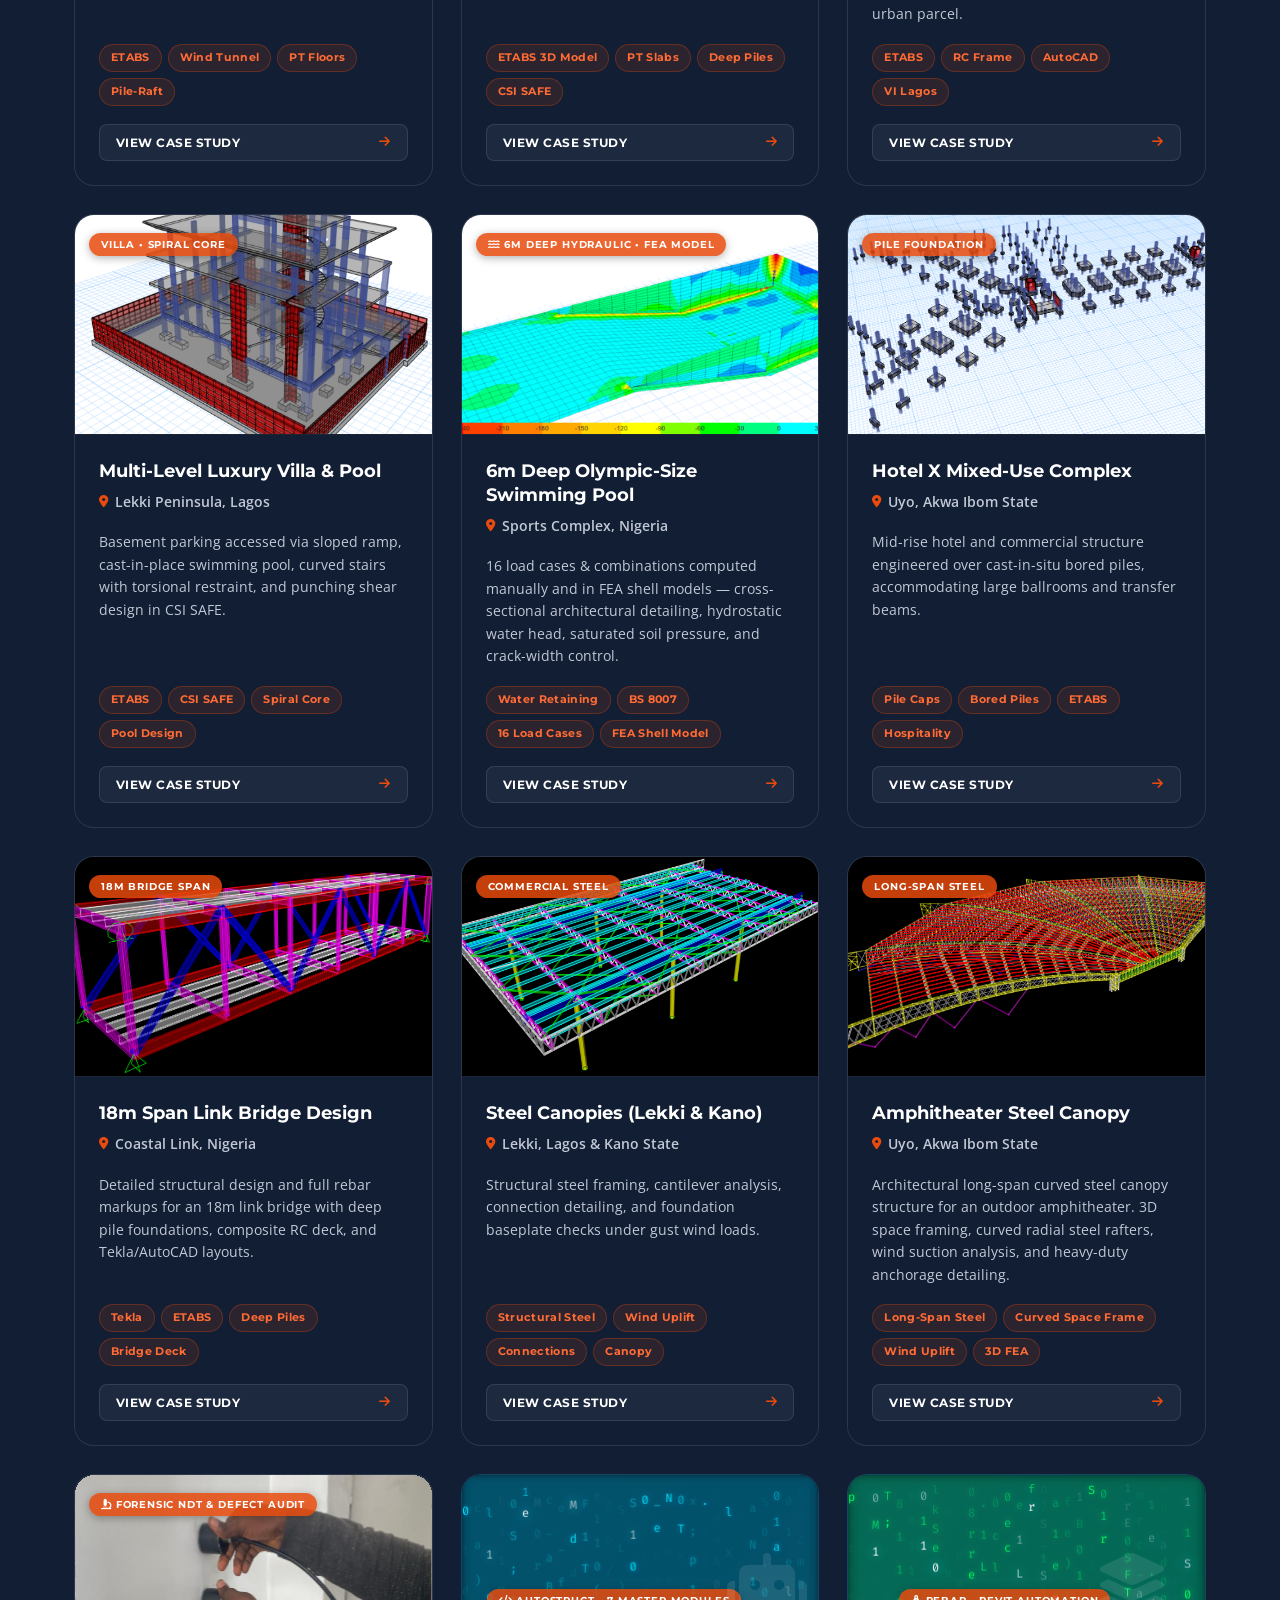
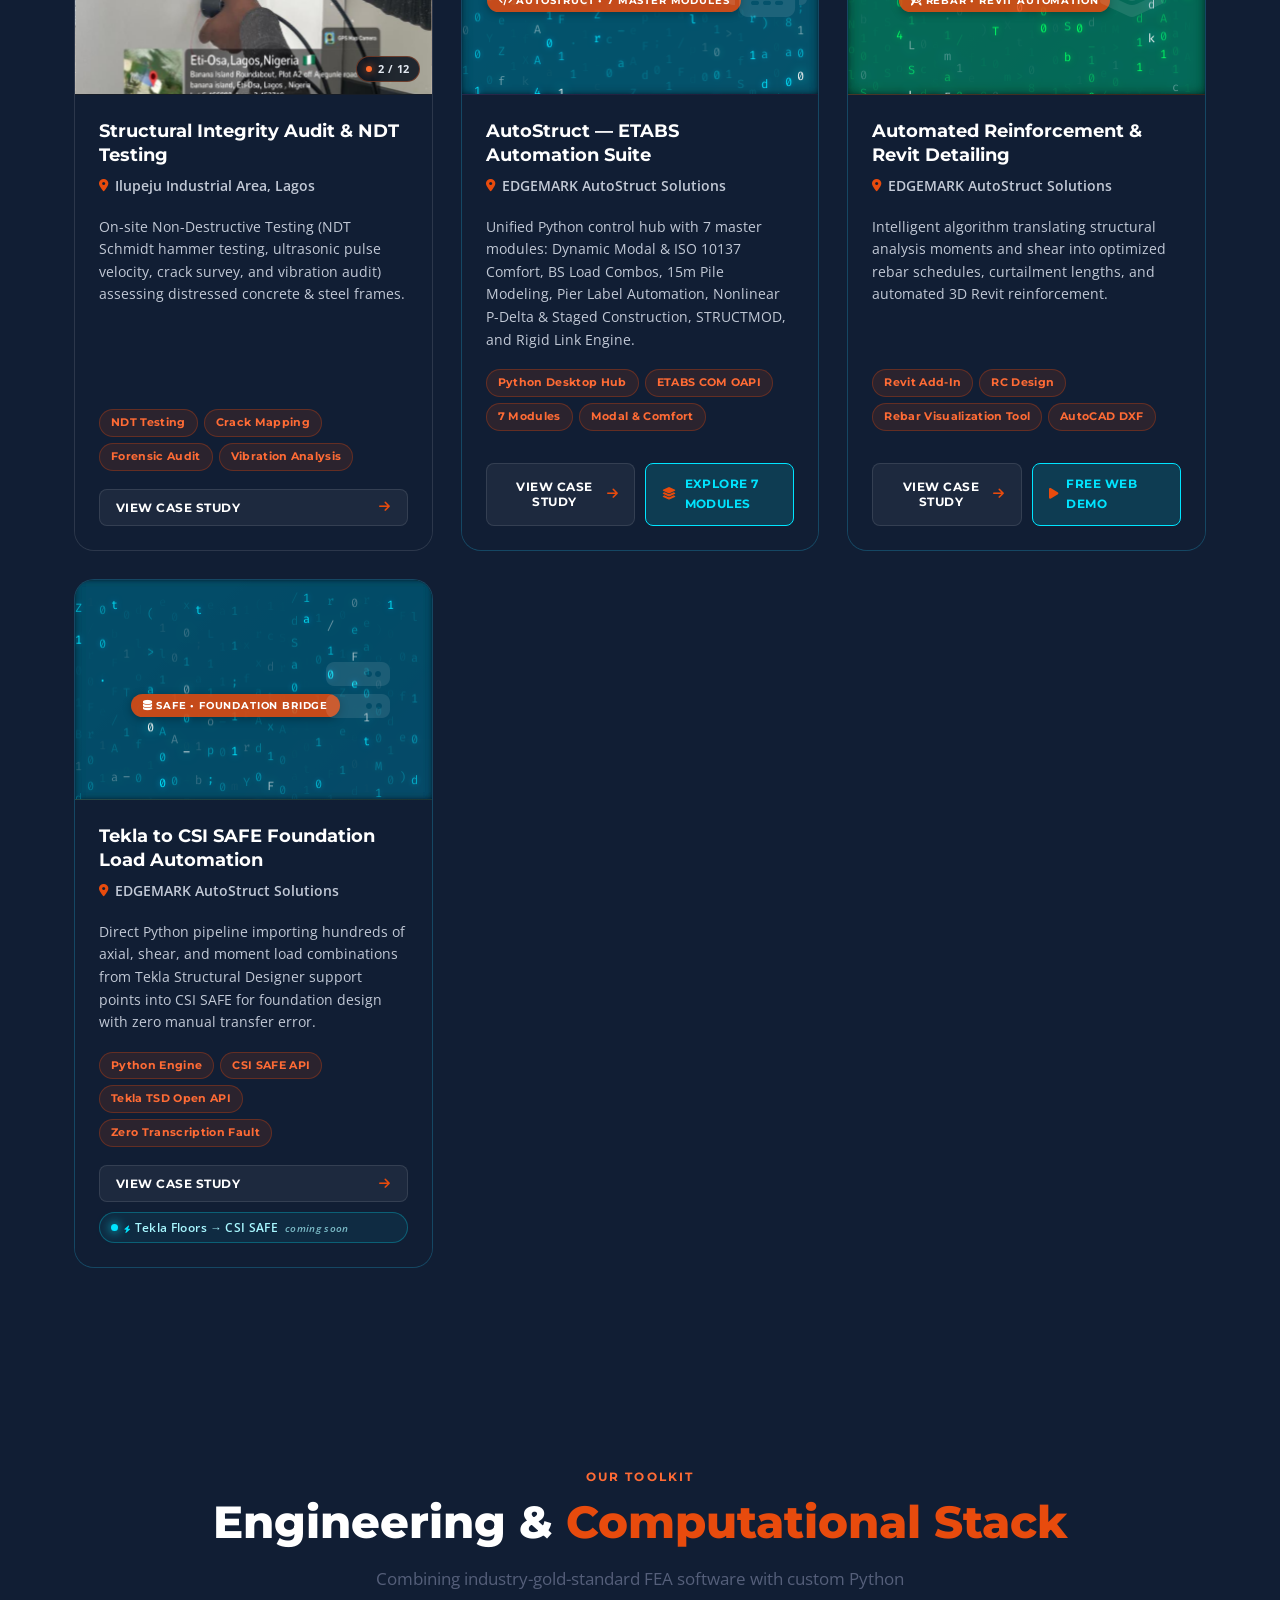
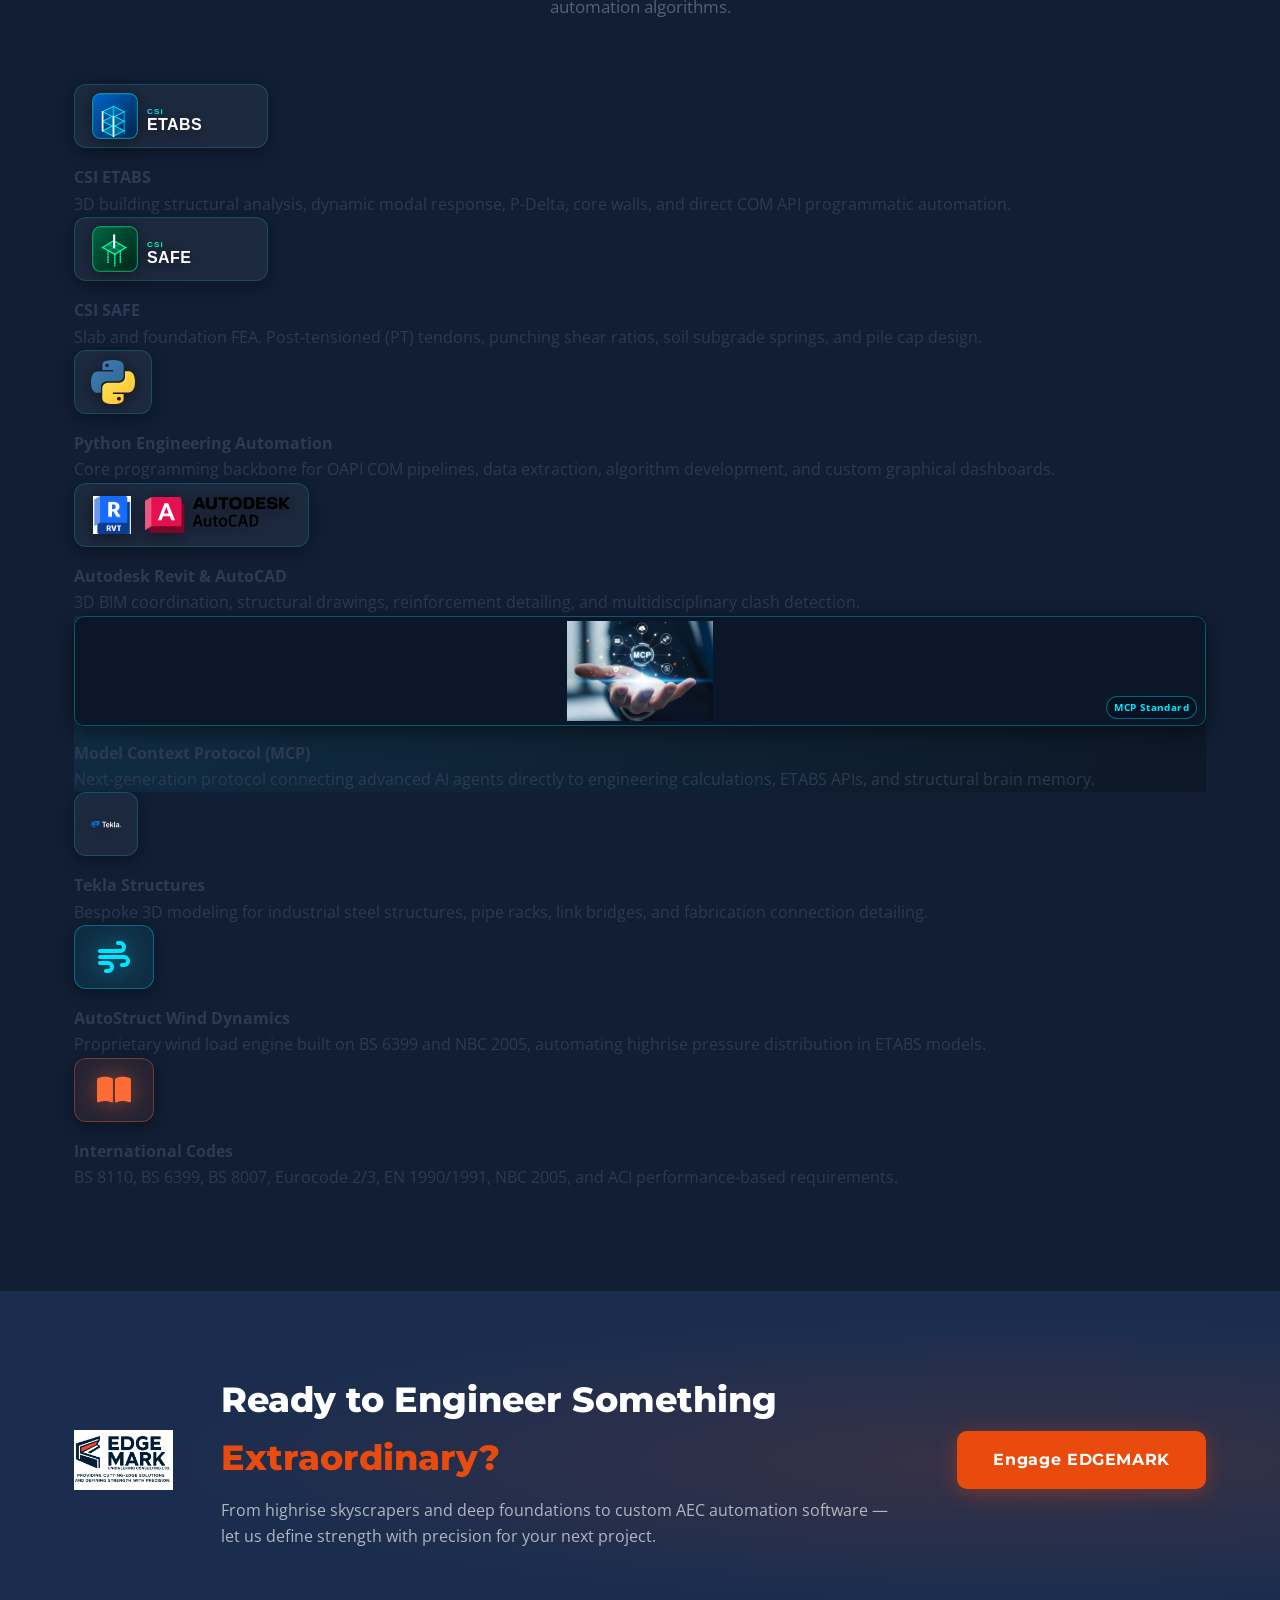
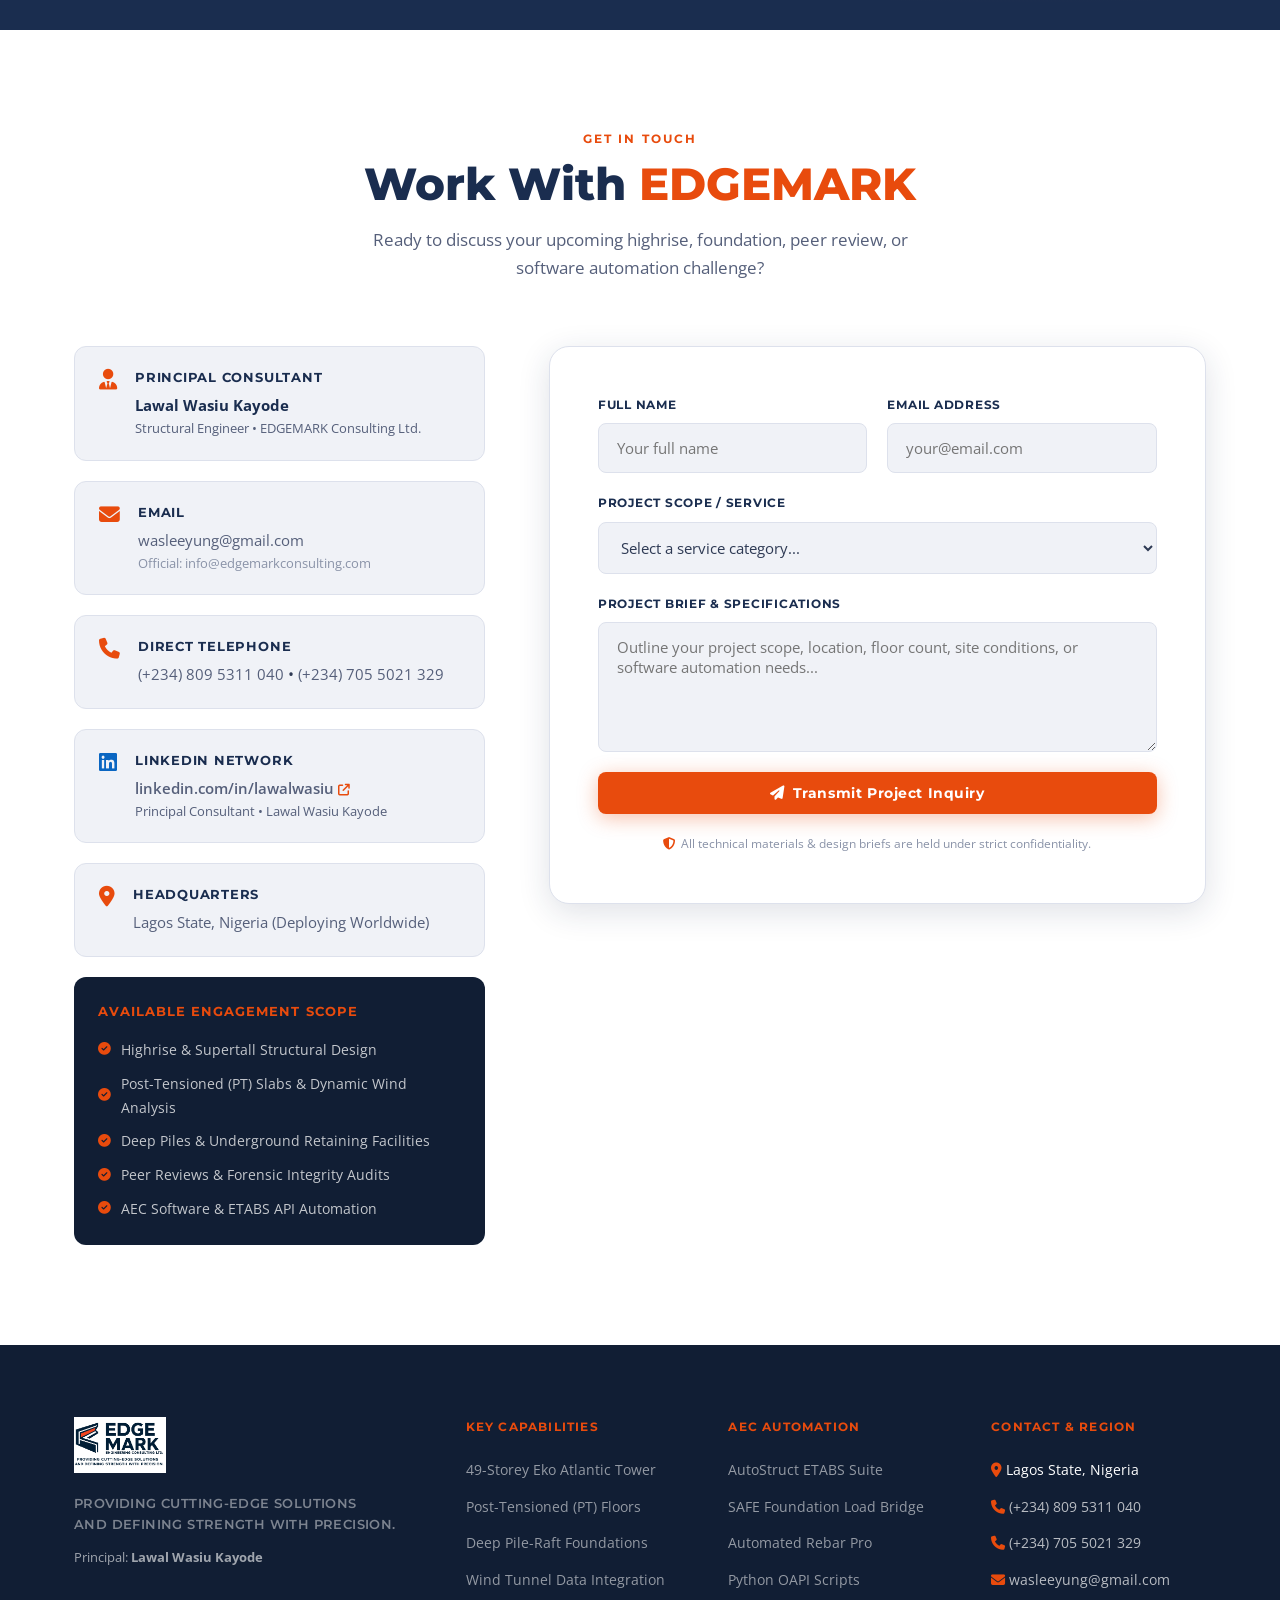
==== commit 0ccbf566: "feat(tech-stack): restore bold, prominent wind and open-book icons in place of synthetic badges" ====
--- a/index.html
+++ b/index.html
@@ -1071,16 +1071,16 @@
         </div>
 
         <div class="tech-card" data-aos="zoom-in" data-aos-delay="400">
-          <div class="brand-logo-wrap">
-            <img src="assets/images/brands/autostruct-wind.svg" alt="AutoStruct Wind Dynamics Logo" class="brand-software-logo" style="max-height: 48px; object-fit: contain;" />
+          <div class="brand-logo-wrap" style="background: rgba(0, 229, 255, 0.08); border-color: rgba(0, 229, 255, 0.35); min-width: 80px;">
+            <i class="fa-solid fa-wind" style="font-size: 32px; color: #00e5ff; filter: drop-shadow(0 0 12px rgba(0, 229, 255, 0.5));"></i>
           </div>
           <h4>AutoStruct Wind Dynamics</h4>
           <p>Proprietary wind load engine built on BS 6399 and NBC 2005, automating highrise pressure distribution in ETABS models.</p>
         </div>
 
         <div class="tech-card" data-aos="zoom-in" data-aos-delay="450">
-          <div class="brand-logo-wrap">
-            <img src="assets/images/brands/codes-standards.svg" alt="International Engineering Standards Logo" class="brand-software-logo" style="max-height: 48px; object-fit: contain;" />
+          <div class="brand-logo-wrap" style="background: rgba(255, 107, 53, 0.08); border-color: rgba(255, 107, 53, 0.35); min-width: 80px;">
+            <i class="fa-solid fa-book-open" style="font-size: 30px; color: #ff6b35; filter: drop-shadow(0 0 12px rgba(255, 107, 53, 0.5));"></i>
           </div>
           <h4>International Codes</h4>
           <p>BS 8110, BS 6399, BS 8007, Eurocode 2/3, EN 1990/1991, NBC 2005, and ACI performance-based requirements.</p>
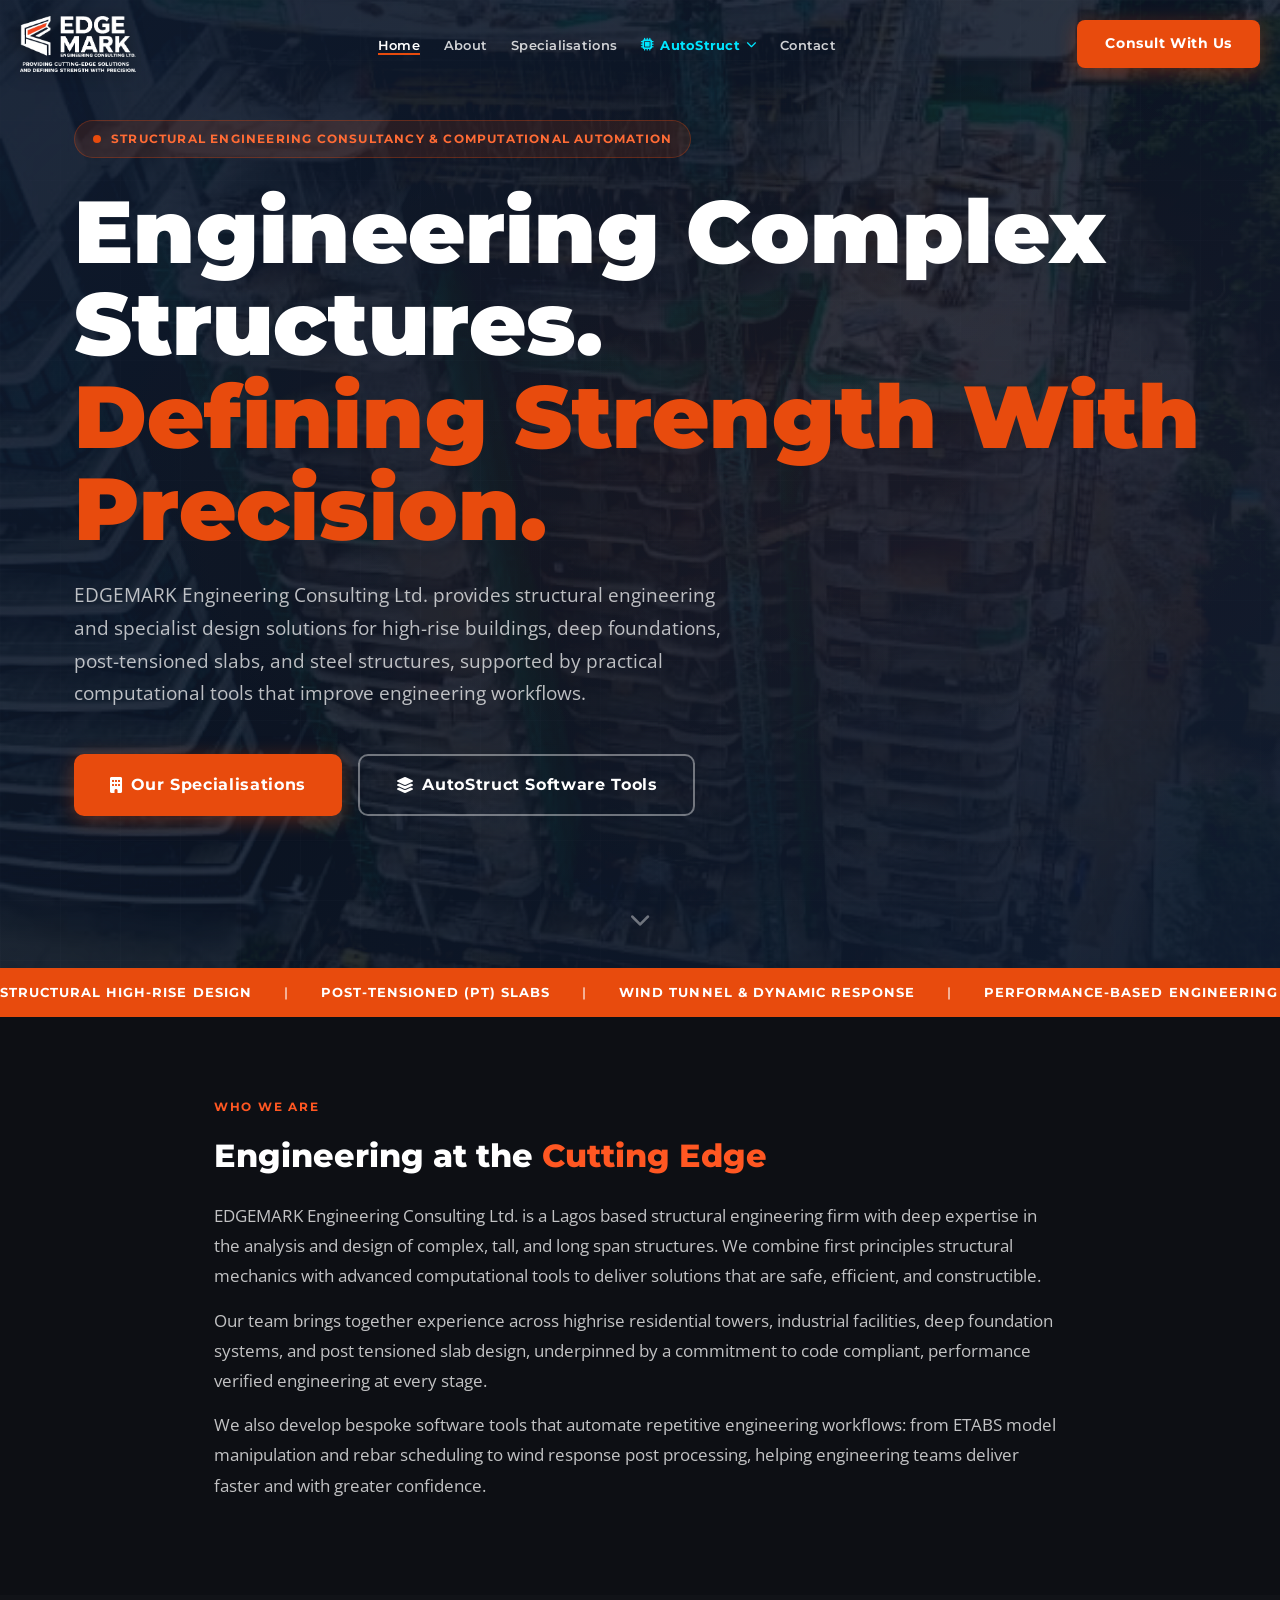
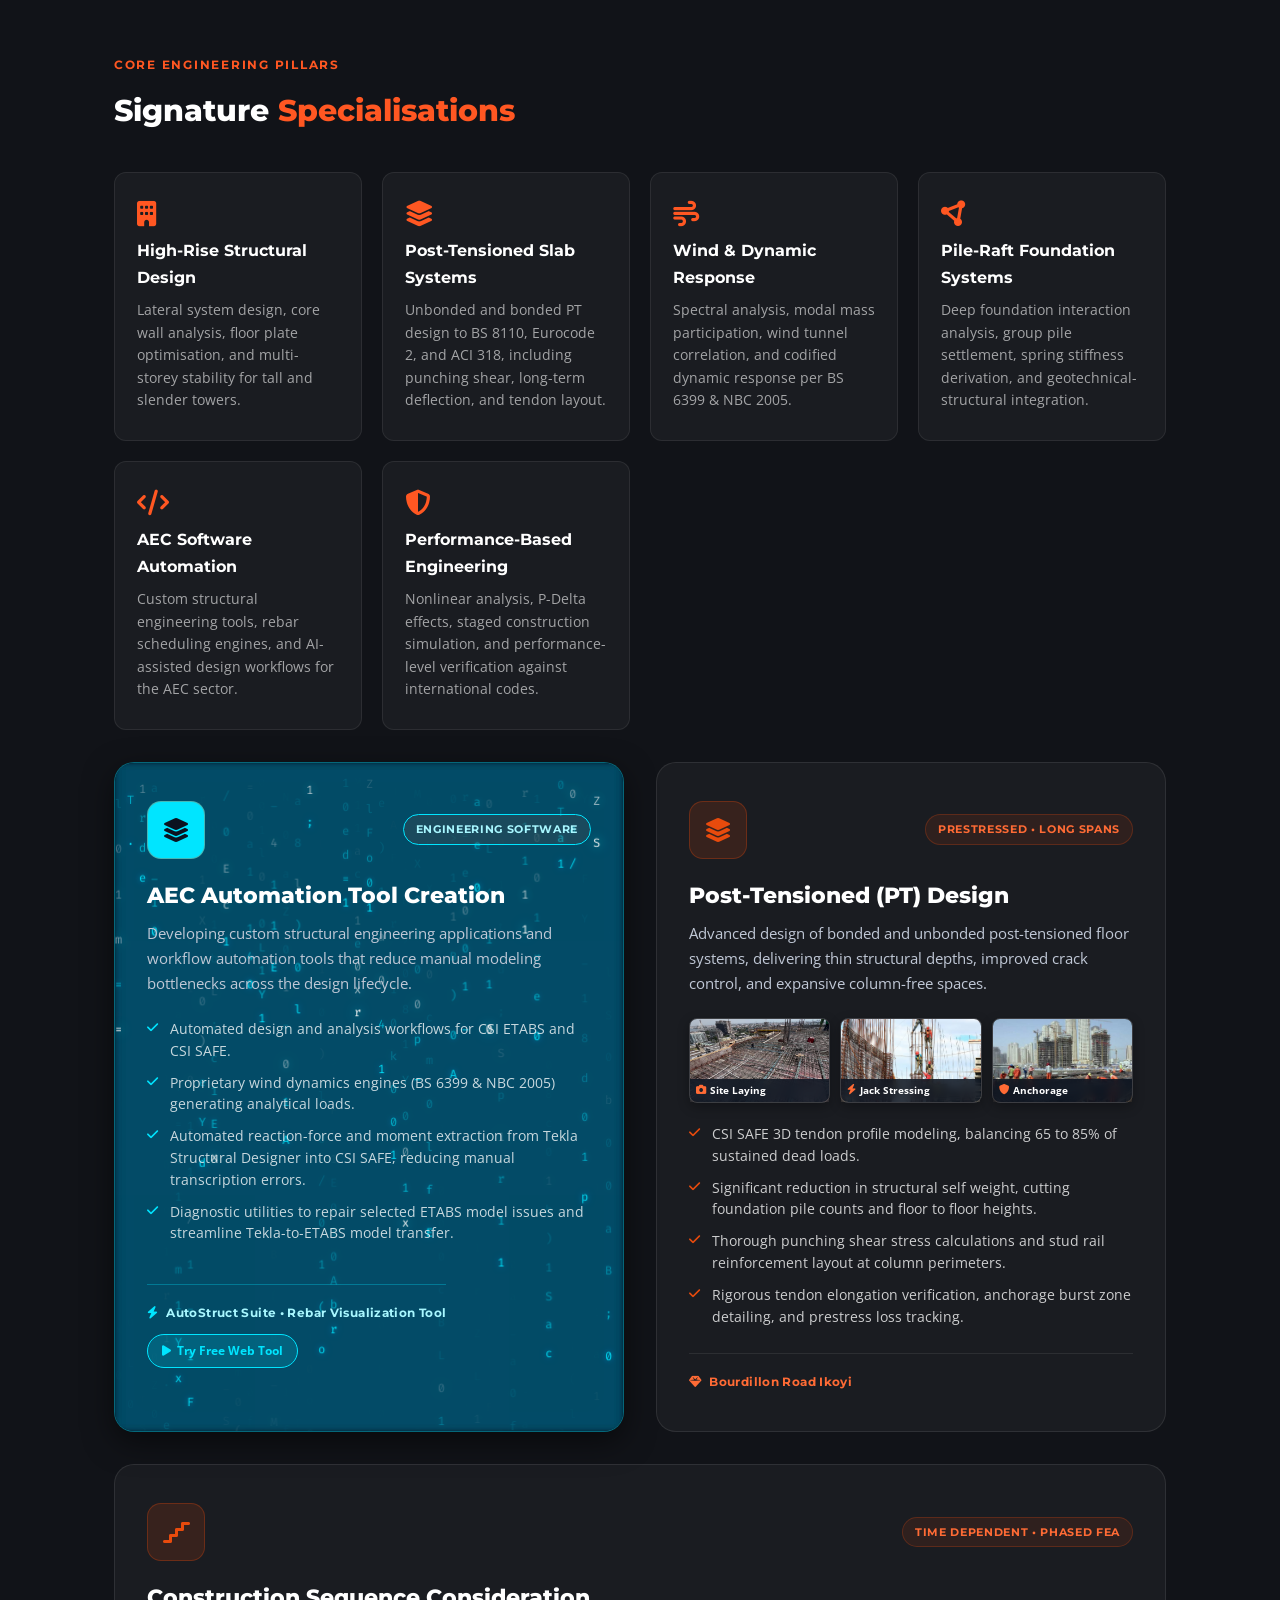
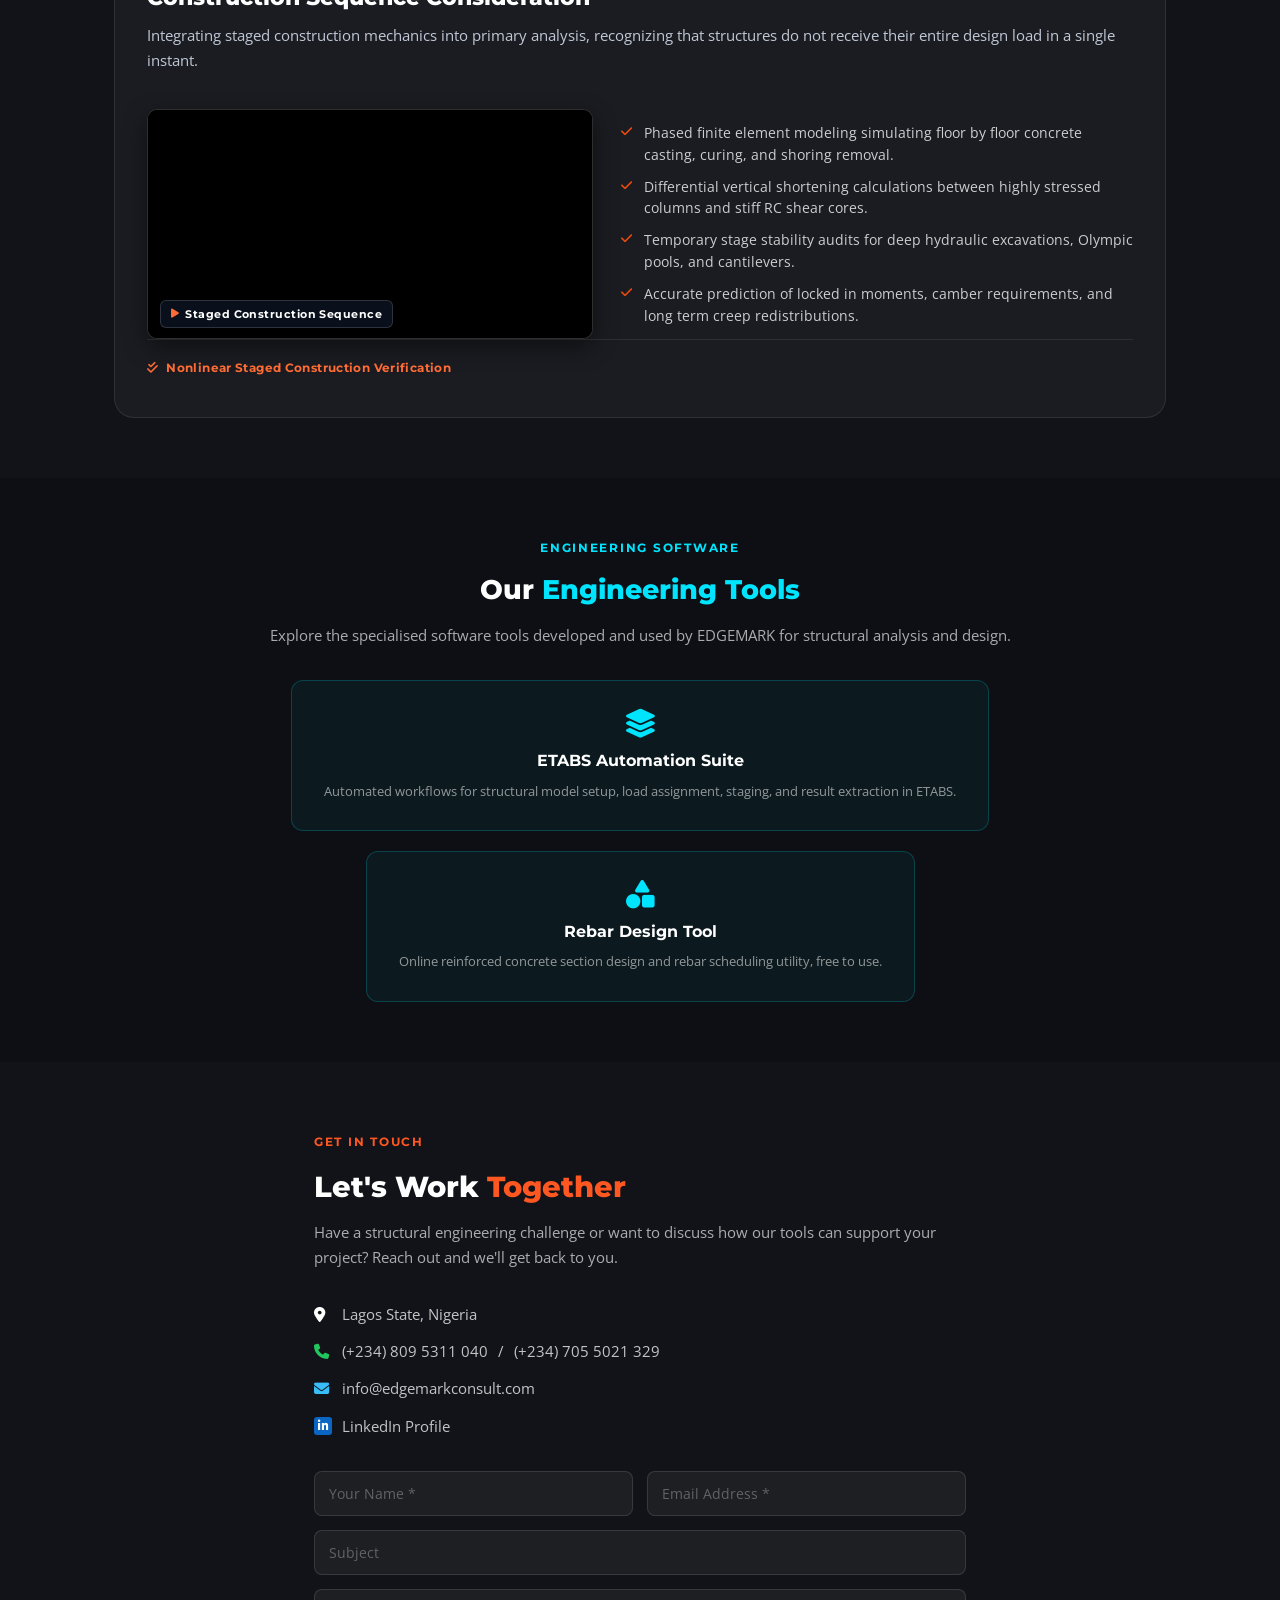
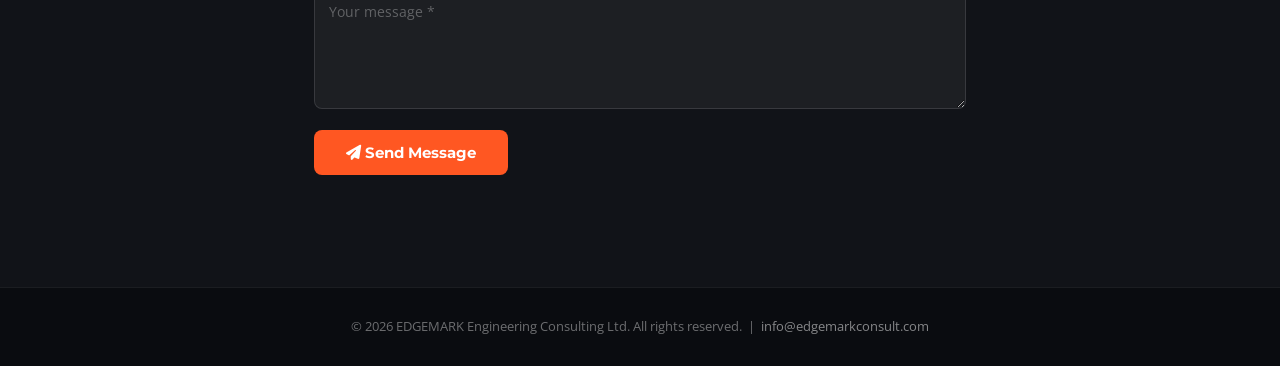
==== commit bbae97bb: "refactor(ux-copy): streamline navbar to 6 items with AutoStruct dropdown, qualify claims, standardiz" ====
--- a/index.html
+++ b/index.html
@@ -2,21 +2,78 @@
 <html lang="en">
 <head>
   <meta charset="UTF-8" />
-  <meta name="viewport" content="width=device-width, initial-scale=1.0" />
+  <meta name="viewport" content="width=1280" />
   <title>EDGEMARK Engineering Consulting Ltd. | Structural Engineering Excellence</title>
-  <meta name="description" content="EDGEMARK Engineering Consulting Ltd. — Highrise structural engineering, performance-based design, and intelligent AEC automation tools." />
+  <meta name="description" content="EDGEMARK Engineering Consulting Ltd. Expert structural engineering consultancy specialising in highrise design, post tensioned systems, and AEC software automation." />
   <link rel="icon" type="image/png" href="assets/images/logo-final.png" />
   <link rel="preconnect" href="https://fonts.googleapis.com" />
   <link rel="preconnect" href="https://fonts.gstatic.com" crossorigin />
   <link href="https://fonts.googleapis.com/css2?family=Montserrat:wght@400;600;700;800;900&family=Open+Sans:wght@400;500;600;700&family=Fira+Code:wght@400;600&display=swap" rel="stylesheet" />
   <link rel="stylesheet" href="https://cdnjs.cloudflare.com/ajax/libs/font-awesome/6.5.0/css/all.min.css" />
   <link rel="stylesheet" href="assets/css/style.css" />
+  <style>
+    /* -- Public page overrides -- */
+    .pub-hero-subtitle { max-width: 680px; }
+    .pub-about { padding: 80px 0; background: #0d0f14; }
+    .pub-about .container { max-width: 900px; margin: 0 auto; padding: 0 24px; }
+    .pub-about h2 { font-family: 'Montserrat', sans-serif; font-size: 2rem; font-weight: 800; color: #fff; margin-bottom: 18px; }
+    .pub-about h2 span { color: #ff5722; }
+    .pub-about p  { color: rgba(255,255,255,0.75); font-size: 1.05rem; line-height: 1.8; margin-bottom: 14px; }
+    .pub-pillars  { display: grid; grid-template-columns: repeat(auto-fit, minmax(230px, 1fr)); gap: 20px; padding: 60px 0; background: #111318; }
+    .pub-pillars .container { max-width: 1100px; margin: 0 auto; padding: 0 24px; }
+    .pillar-card  { background: rgba(255,255,255,0.04); border: 1px solid rgba(255,255,255,0.08); border-radius: 12px; padding: 28px 22px; }
+    .pillar-card i { color: #ff5722; font-size: 1.6rem; margin-bottom: 12px; }
+    .pillar-card h4 { color: #fff; font-family: 'Montserrat', sans-serif; font-size: 1rem; font-weight: 700; margin-bottom: 8px; }
+    .pillar-card p  { color: rgba(255,255,255,0.6); font-size: 0.88rem; line-height: 1.6; margin: 0; }
+    .pub-tools { padding: 60px 0; background: #0d0f14; text-align: center; }
+    .pub-tools .container { max-width: 900px; margin: 0 auto; padding: 0 24px; }
+    .pub-tools h2 { font-family: 'Montserrat', sans-serif; font-size: 1.7rem; font-weight: 800; color: #fff; margin-bottom: 10px; }
+    .pub-tools h2 span { color: #00e5ff; }
+    .pub-tools p  { color: rgba(255,255,255,0.65); margin-bottom: 32px; font-size: 0.95rem; }
+    .tool-cards   { display: flex; gap: 20px; justify-content: center; flex-wrap: wrap; }
+    .tool-card    { background: rgba(0,229,255,0.05); border: 1px solid rgba(0,229,255,0.2); border-radius: 12px; padding: 28px 32px; min-width: 220px; text-align: center; text-decoration: none; transition: transform .2s, border-color .2s; }
+    .tool-card:hover { transform: translateY(-4px); border-color: rgba(0,229,255,0.5); }
+    .tool-card i  { color: #00e5ff; font-size: 1.8rem; margin-bottom: 10px; }
+    .tool-card h4 { color: #fff; font-family: 'Montserrat', sans-serif; font-weight: 700; font-size: 1rem; margin-bottom: 6px; }
+    .tool-card p  { color: rgba(255,255,255,0.55); font-size: 0.82rem; margin: 0; }
+    .pub-contact  { padding: 70px 0 80px; background: #111318; }
+    .pub-contact .container { max-width: 700px; margin: 0 auto; padding: 0 24px; }
+    .pub-contact h2 { font-family: 'Montserrat', sans-serif; font-size: 1.8rem; font-weight: 800; color: #fff; margin-bottom: 10px; }
+    .pub-contact h2 span { color: #ff5722; }
+    .pub-contact p  { color: rgba(255,255,255,0.65); margin-bottom: 32px; font-size: 0.95rem; }
+    .contact-info-row { display: flex; flex-direction: column; gap: 12px; margin-bottom: 32px; }
+    .contact-info-row a, .contact-info-row span {
+      color: rgba(255,255,255,0.75); font-size: 0.95rem; display: flex; align-items: center; gap: 10px; text-decoration: none;
+    }
+    .contact-info-row a:hover { color: #ff5722; }
+    .contact-info-row i { color: #ff5722; width: 18px; }
+    .pub-form .form-row { display: grid; grid-template-columns: 1fr 1fr; gap: 14px; margin-bottom: 14px; }
+    .pub-form input, .pub-form textarea, .pub-form select {
+      width: 100%; background: rgba(255,255,255,0.05); border: 1px solid rgba(255,255,255,0.12);
+      border-radius: 8px; padding: 12px 14px; color: #fff; font-family: 'Open Sans', sans-serif;
+      font-size: 0.9rem; outline: none; box-sizing: border-box;
+    }
+    .pub-form input::placeholder, .pub-form textarea::placeholder { color: rgba(255,255,255,0.3); }
+    .pub-form input:focus, .pub-form textarea:focus { border-color: #ff5722; }
+    .pub-form textarea { resize: vertical; min-height: 120px; margin-bottom: 14px; }
+    .pub-form .btn-submit { background: #ff5722; color: #fff; border: none; border-radius: 8px; padding: 13px 32px; font-family: 'Montserrat', sans-serif; font-weight: 700; font-size: 0.95rem; cursor: pointer; transition: background .2s; }
+    .pub-form .btn-submit:hover { background: #e64a19; }
+    #pub-form-msg { margin-top: 12px; font-size: 0.9rem; }
+    @media (max-width: 600px) { .pub-form .form-row { grid-template-columns: 1fr; } }
+    .pub-footer   { background: #0a0c10; padding: 28px 24px; text-align: center; border-top: 1px solid rgba(255,255,255,0.07); }
+    .pub-footer p { color: rgba(255,255,255,0.4); font-size: 0.82rem; margin: 0; }
+    .pub-footer a { color: rgba(255,255,255,0.5); text-decoration: none; }
+    .pub-footer a:hover { color: #ff5722; }
+    /* Nav tweaks for public page */
+    .nav-links .pub-nav-hide { display: none !important; }
+  </style>
+  <style>html, body { min-width: 1200px; }</style>
 </head>
 <body>
 
-  <!-- ══════════════════════════════════════
+  <!-- ======================================
        NAVIGATION
-  ══════════════════════════════════════ -->
+  ====================================== -->
   <nav class="navbar" id="navbar">
     <div class="nav-container">
       <a href="#home" class="nav-logo">
@@ -25,14 +82,19 @@
       <ul class="nav-links" id="nav-links">
         <li><a href="#home" class="nav-link active">Home</a></li>
         <li><a href="#about" class="nav-link">About</a></li>
-        <li><a href="#specializations" class="nav-link">Specializations</a></li>
-        <li><a href="#services" class="nav-link">Services</a></li>
-        <li><a href="#expertise" class="nav-link">Flagship 49</a></li>
-        <li><a href="#projects" class="nav-link">Our Projects</a></li>
-        <li><a href="#tech" class="nav-link">Tech</a></li>
-        <li><a href="etabs-suite.html" class="nav-link" style="color:#00e5ff; font-weight:700;"><i class="fa-solid fa-layer-group"></i> ETABS Suite</a></li>
-        <li><a href="rebar-web-tool.html" class="nav-link" style="color:#00e5ff; font-weight:700;"><i class="fa-solid fa-shapes"></i> Rebar Tool</a></li>
-        <li class="mobile-only" style="margin-top: 6px;"><a href="#contact" class="btn btn-primary" style="display:block; text-align:center; padding:10px 16px;">Consult With Us</a></li>
+        <li><a href="#specializations" class="nav-link">Specialisations</a></li>
+        <li class="nav-dropdown">
+          <a href="autostruct-capability.html" class="nav-link nav-dropdown-trigger" style="color:#00e5ff; font-weight:700;">
+            <i class="fa-solid fa-microchip"></i> AutoStruct <i class="fa-solid fa-chevron-down"></i>
+          </a>
+          <ul class="nav-dropdown-menu">
+            <li><a href="etabs-suite.html"><i class="fa-solid fa-layer-group"></i> ETABS Automation Suite</a></li>
+            <li><a href="rebar-web-tool.html"><i class="fa-solid fa-shapes"></i> Rebar Design Tool (Free)</a></li>
+            <li><a href="autostruct-capability.html"><i class="fa-solid fa-file-lines"></i> Capability Statement</a></li>
+          </ul>
+        </li>
+        <li><a href="#contact" class="nav-link">Contact</a></li>
+        <li class="mobile-only" style="margin-top:6px;"><a href="#contact" class="btn btn-primary" style="display:block; text-align:center; padding:10px 16px;">Consult With Us</a></li>
       </ul>
       <div class="nav-cta">
         <a href="#contact" class="btn btn-primary">Consult With Us</a>
@@ -43,18 +105,17 @@
     </div>
   </nav>
 
-  <!-- ══════════════════════════════════════
+  <!-- ======================================
        HERO SECTION
-  ══════════════════════════════════════ -->
+  ====================================== -->
   <section class="hero" id="home">
-    <!-- Live Construction Site Background Slider -->
     <div class="hero-slider">
       <div class="hero-slide active" style="background-image: url('assets/images/hero/hero-slide-1.jpg');"></div>
       <div class="hero-slide" style="background-image: url('assets/images/hero/hero-slide-2.jpg');"></div>
       <div class="hero-slide" style="background-image: url('assets/images/hero/hero-slide-3.jpg');"></div>
       <div class="hero-slide" style="background-image: url('assets/images/hero/hero-slide-4.png');"></div>
       <div class="hero-slide" style="background-image: url('assets/images/hero/hero-slide-5.jpg');"></div>
-      <div class="hero-slide" style="background-image: url('assets/images/construction-site-1.jpg');"></div>
+      <div class="hero-slide" style="background-image: url('assets/images/construction site-1.jpg');"></div>
       <div class="hero-slide" style="background-image: url('assets/images/pt-site-rebar.jpg');"></div>
       <div class="hero-slide" style="background-image: url('assets/images/pt-tendon-stressing-1.jpg');"></div>
     </div>
@@ -63,1205 +124,289 @@
     <div class="hero-container">
       <div class="hero-badge">
         <span class="hero-badge-dot"></span>
-        <span>Highrise Structural Engineering &amp; Computational Innovation</span>
+        <span>Structural Engineering Consultancy &amp; Computational Automation</span>
       </div>
       <h1 class="hero-title">
-        <span class="hero-title-line">Defining Strength</span>
-        <span class="hero-title-line accent">With Precision.</span>
+        <span class="hero-title-line">Engineering Complex Structures.</span>
+        <span class="hero-title-line accent">Defining Strength With Precision.</span>
       </h1>
-      <p class="hero-subtitle">
-        EDGEMARK Engineering Consulting Ltd. delivers world-class structural solutions — 
-        from the landmark <strong>49-storey skyscraper at Eko Atlantic City</strong> to specialized 
-        deep foundations, post-tensioned floors, steel spans, and custom software automation for the AEC sector.
+      <p class="hero-subtitle pub-hero-subtitle">
+        EDGEMARK Engineering Consulting Ltd. provides structural engineering and specialist design solutions for
+        high-rise buildings, deep foundations, post-tensioned slabs, and steel structures, supported by practical
+        computational tools that improve engineering workflows.
       </p>
       <div class="hero-actions">
-        <a href="#expertise" class="btn btn-primary btn-lg"><i class="fa-solid fa-building"></i> 49-Storey Showcase</a>
-        <a href="#projects" class="btn btn-outline btn-lg"><i class="fa-solid fa-building-columns"></i> Explore Our Projects</a>
+        <a href="#specializations" class="btn btn-primary btn-lg"><i class="fa-solid fa-building"></i> Our Specialisations</a>
+        <a href="etabs-suite.html" class="btn btn-outline btn-lg"><i class="fa-solid fa-layer-group"></i> AutoStruct Software Tools</a>
       </div>
-      <div class="hero-stats">
-        <div class="stat-item">
-          <span class="stat-number" data-target="49">49</span><span class="stat-unit">+</span>
-          <span class="stat-label">Storeys — Africa's Tallest Residential</span>
+    </div>
+    <div class="hero-scroll">
+      <a href="#about"><i class="fa-solid fa-chevron-down"></i></a>
+    </div>
+  </section>
+
+  <!-- ======================================
+       MARQUEE STRIP
+  ====================================== -->
+  <div class="marquee-strip">
+    <div class="marquee-track">
+      <span>Structural High-Rise Design</span><span class="dot">|</span>
+      <span>Post-Tensioned (PT) Slabs</span><span class="dot">|</span>
+      <span>Wind Tunnel &amp; Dynamic Response</span><span class="dot">|</span>
+      <span>Performance-Based Engineering</span><span class="dot">|</span>
+      <span>ETABS &amp; CSI SAFE API Automation</span><span class="dot">|</span>
+      <span>Pile-Raft Foundation Systems</span><span class="dot">|</span>
+      <span>Rebar Scheduling Algorithms</span><span class="dot">|</span>
+      <span>BS 8110 / Eurocode / ASCE 7</span><span class="dot">|</span>
+      <span>Structural High-Rise Design</span><span class="dot">|</span>
+      <span>Post-Tensioned (PT) Slabs</span><span class="dot">|</span>
+      <span>Wind Tunnel &amp; Dynamic Response</span><span class="dot">|</span>
+      <span>Performance-Based Engineering</span><span class="dot">|</span>
+      <span>ETABS &amp; CSI SAFE API Automation</span><span class="dot">|</span>
+      <span>Pile-Raft Foundation Systems</span><span class="dot">|</span>
+    </div>
+  </div>
+
+  <!-- ======================================
+       ABOUT SECTION
+  ====================================== -->
+  <section class="pub-about" id="about">
+    <div class="container">
+      <div class="section-label" style="color:#ff5722; font-family:'Montserrat',sans-serif; font-size:0.78rem; font-weight:700; letter-spacing:0.14em; text-transform:uppercase; margin-bottom:12px;">Who We Are</div>
+      <h2>Engineering at the <span>Cutting Edge</span></h2>
+      <p>
+        EDGEMARK Engineering Consulting Ltd. is a Lagos based structural engineering firm with deep expertise in
+        the analysis and design of complex, tall, and long span structures. We combine first principles structural
+        mechanics with advanced computational tools to deliver solutions that are safe, efficient, and constructible.
+      </p>
+      <p>
+        Our team brings together experience across highrise residential towers, industrial facilities, deep foundation
+        systems, and post tensioned slab design, underpinned by a commitment to code compliant, performance verified
+        engineering at every stage.
+      </p>
+      <p>
+        We also develop bespoke software tools that automate repetitive engineering workflows: from ETABS model
+        manipulation and rebar scheduling to wind response post processing, helping engineering teams deliver faster
+        and with greater confidence.
+      </p>
+    </div>
+  </section>
+
+  <!-- ======================================
+       SPECIALISATIONS SECTION
+  ====================================== -->
+  <section id="specializations">
+    <div class="pub-pillars">
+      <div class="container">
+        <div class="section-label" style="color:#ff5722; font-family:'Montserrat',sans-serif; font-size:0.78rem; font-weight:700; letter-spacing:0.14em; text-transform:uppercase; margin-bottom:10px;">Core Engineering Pillars</div>
+        <h2 style="font-family:'Montserrat',sans-serif; font-size:1.9rem; font-weight:800; color:#fff; margin-bottom:36px;">Signature <span style="color:#ff5722;">Specialisations</span></h2>
+        <div style="display:grid; grid-template-columns:repeat(auto-fit, minmax(230px, 1fr)); gap:20px;">
+
+          <div class="pillar-card">
+            <i class="fa-solid fa-building"></i>
+            <h4>High-Rise Structural Design</h4>
+            <p>Lateral system design, core wall analysis, floor plate optimisation, and multi-storey stability for tall and slender towers.</p>
+          </div>
+
+          <div class="pillar-card">
+            <i class="fa-solid fa-layer-group"></i>
+            <h4>Post-Tensioned Slab Systems</h4>
+            <p>Unbonded and bonded PT design to BS 8110, Eurocode 2, and ACI 318, including punching shear, long-term deflection, and tendon layout.</p>
+          </div>
+
+          <div class="pillar-card">
+            <i class="fa-solid fa-wind"></i>
+            <h4>Wind &amp; Dynamic Response</h4>
+            <p>Spectral analysis, modal mass participation, wind tunnel correlation, and codified dynamic response per BS 6399 &amp; NBC 2005.</p>
+          </div>
+
+          <div class="pillar-card">
+            <i class="fa-solid fa-circle-nodes"></i>
+            <h4>Pile-Raft Foundation Systems</h4>
+            <p>Deep foundation interaction analysis, group pile settlement, spring stiffness derivation, and geotechnical-structural integration.</p>
+          </div>
+
+          <div class="pillar-card">
+            <i class="fa-solid fa-code"></i>
+            <h4>AEC Software Automation</h4>
+            <p>Custom structural engineering tools, rebar scheduling engines, and AI-assisted design workflows for the AEC sector.</p>
+          </div>
+
+          <div class="pillar-card">
+            <i class="fa-solid fa-shield-halved"></i>
+            <h4>Performance-Based Engineering</h4>
+            <p>Nonlinear analysis, P-Delta effects, staged construction simulation, and performance-level verification against international codes.</p>
+          </div>
+
         </div>
-        <div class="stat-divider"></div>
-        <div class="stat-item">
-          <span class="stat-number" data-target="200">200</span><span class="stat-unit">m</span>
-          <span class="stat-label">Tower Elevation Profile</span>
-        </div>
-        <div class="stat-divider"></div>
-        <div class="stat-item">
-          <span class="stat-number" data-target="30">30</span><span class="stat-unit">+</span>
-          <span class="stat-label">Complex Highrises &amp; Industrial Assets</span>
-        </div>
-        <div class="stat-divider"></div>
-        <div class="stat-item">
-          <span class="stat-number" data-target="100">100</span><span class="stat-unit">%</span>
-          <span class="stat-label">Code &amp; Performance Verification</span>
+
+        <!-- Featured Automation & Construction Sequence Cards -->
+        <div class="specs-quad-grid" style="margin-top:32px;">
+
+          <!-- Spec 03: Automation Tool Creation -->
+          <div class="spec-quad-card spec-card-matrix" data-aos="fade-up" data-aos-delay="300">
+            <canvas class="card-matrix-canvas" id="spec-matrix-canvas"></canvas>
+            <div class="spec-card-top" style="position:relative; z-index:2;">
+              <div class="spec-quad-icon" style="background:#00e5ff; color:#0b1320;"><i class="fa-solid fa-layer-group"></i></div>
+              <span class="spec-tag-accent" style="border-color:#00e5ff; color:#a8f7ff;">Engineering Software</span>
+            </div>
+            <h3 style="position:relative; z-index:2;">AEC Automation Tool Creation</h3>
+            <p class="spec-lead" style="position:relative; z-index:2;">
+              Developing custom structural engineering applications and workflow automation tools that reduce manual modeling bottlenecks across the design lifecycle.
+            </p>
+            <ul class="spec-bullets" style="position:relative; z-index:2;">
+              <li><i class="fa-solid fa-check" style="color:#00e5ff;"></i> Automated design and analysis workflows for CSI ETABS and CSI SAFE.</li>
+              <li><i class="fa-solid fa-check" style="color:#00e5ff;"></i> Proprietary wind dynamics engines (BS 6399 &amp; NBC 2005) generating analytical loads.</li>
+              <li><i class="fa-solid fa-check" style="color:#00e5ff;"></i> Automated reaction-force and moment extraction from Tekla Structural Designer into CSI SAFE, reducing manual transcription errors.</li>
+              <li><i class="fa-solid fa-check" style="color:#00e5ff;"></i> Diagnostic utilities to repair selected ETABS model issues and streamline Tekla-to-ETABS model transfer.</li>
+            </ul>
+            <div style="position:relative; z-index:2; display:flex; gap:10px; align-items:center; flex-wrap:wrap; margin-top:14px;">
+              <div class="spec-footer-badge" style="border-color:rgba(0,229,255,0.3); color:#a8f7ff; margin:0;">
+                <i class="fa-solid fa-bolt" style="color:#00e5ff;"></i> AutoStruct Suite &bull; Rebar Visualization Tool
+              </div>
+              <a href="rebar-web-tool.html" style="background:rgba(0,229,255,0.15); border:1px solid #00e5ff; color:#00e5ff; font-size:12px; font-weight:700; padding:6px 14px; border-radius:999px; text-decoration:none; display:inline-flex; align-items:center; gap:6px; transition:all 0.2s ease;">
+                <i class="fa-solid fa-play"></i> Try Free Web Tool
+              </a>
+            </div>
+          </div>
+
+          <!-- Spec 02: Post Tensioned (PT) Design -->
+          <div class="spec-quad-card" data-aos="fade-up" data-aos-delay="200">
+            <div class="spec-card-top">
+              <div class="spec-quad-icon"><i class="fa-solid fa-layer-group"></i></div>
+              <span class="spec-tag-accent">Prestressed &bull; Long Spans</span>
+            </div>
+            <h3>Post-Tensioned (PT) Design</h3>
+            <p class="spec-lead">
+              Advanced design of bonded and unbonded post-tensioned floor systems, delivering thin structural depths, improved crack control, and expansive column-free spaces.
+            </p>
+
+            <!-- Interactive PT Media Showcase Strip -->
+            <div class="spec-pt-media-strip">
+              <div class="spec-pt-thumb" title="Live On Site Tendon Laying">
+                <img src="assets/images/pt-site-rebar.jpg" alt="Post Tension Tendon Laying On Site" />
+                <span class="pt-thumb-label"><i class="fa-solid fa-camera"></i> Site Laying</span>
+              </div>
+              <div class="spec-pt-thumb" title="Hydraulic Multi Strand Jack Stressing">
+                <img src="assets/images/pt-tendon-stressing-1.jpg" alt="Post Tension Stressing Operation" />
+                <span class="pt-thumb-label"><i class="fa-solid fa-bolt"></i> Jack Stressing</span>
+              </div>
+              <div class="spec-pt-thumb" title="Anchorage Zone Burst Detailing">
+                <img src="assets/images/pt-tendon-stressing-2.jpg" alt="Anchorage Zone Reinforcement" />
+                <span class="pt-thumb-label"><i class="fa-solid fa-shield"></i> Anchorage</span>
+              </div>
+            </div>
+
+            <ul class="spec-bullets">
+              <li><i class="fa-solid fa-check"></i> CSI SAFE 3D tendon profile modeling, balancing 65 to 85% of sustained dead loads.</li>
+              <li><i class="fa-solid fa-check"></i> Significant reduction in structural self weight, cutting foundation pile counts and floor to floor heights.</li>
+              <li><i class="fa-solid fa-check"></i> Thorough punching shear stress calculations and stud rail reinforcement layout at column perimeters.</li>
+              <li><i class="fa-solid fa-check"></i> Rigorous tendon elongation verification, anchorage burst zone detailing, and prestress loss tracking.</li>
+            </ul>
+            <div class="spec-footer-badge">
+              <i class="fa-solid fa-gem"></i> Bourdillon Road Ikoyi
+            </div>
+          </div>
+
+          <!-- Spec 04: Construction Sequence -->
+          <div class="spec-quad-card" data-aos="fade-up" data-aos-delay="400" style="grid-column: 1 / -1;">
+            <div class="spec-card-top">
+              <div class="spec-quad-icon"><i class="fa-solid fa-stairs"></i></div>
+              <span class="spec-tag-accent">Time Dependent &bull; Phased FEA</span>
+            </div>
+            <h3>Construction Sequence Consideration</h3>
+            <p class="spec-lead">
+              Integrating staged construction mechanics into primary analysis, recognizing that structures do not receive their entire design load in a single instant.
+            </p>
+            <div style="display:grid; grid-template-columns: 1fr 1.15fr; gap: 28px; align-items: center; margin-top: 14px;">
+              <div class="spec-video-wrap" style="margin: 0;">
+                <video class="spec-video-player" autoplay loop muted playsinline>
+                  <source src="assets/videos/construction-stage-sequence.mp4" type="video/mp4">
+                  Your browser does not support the video tag.
+                </video>
+                <div class="spec-video-badge">
+                  <i class="fa-solid fa-play"></i> Staged Construction Sequence
+                </div>
+              </div>
+              <ul class="spec-bullets" style="margin: 0;">
+                <li><i class="fa-solid fa-check"></i> Phased finite element modeling simulating floor by floor concrete casting, curing, and shoring removal.</li>
+                <li><i class="fa-solid fa-check"></i> Differential vertical shortening calculations between highly stressed columns and stiff RC shear cores.</li>
+                <li><i class="fa-solid fa-check"></i> Temporary stage stability audits for deep hydraulic excavations, Olympic pools, and cantilevers.</li>
+                <li><i class="fa-solid fa-check"></i> Accurate prediction of locked in moments, camber requirements, and long term creep redistributions.</li>
+              </ul>
+            </div>
+            <div class="spec-footer-badge">
+              <i class="fa-solid fa-check-double"></i> Nonlinear Staged Construction Verification
+            </div>
+          </div>
+
         </div>
       </div>
     </div>
-    <div class="hero-scroll">
-      <a href="#about"><i class="fa-solid fa-chevron-down"></i></a>
-    </div>
   </section>
 
-  <!-- ══════════════════════════════════════
-       MARQUEE STRIP
-  ══════════════════════════════════════ -->
-  <div class="marquee-strip">
-    <div class="marquee-track">
-      <span>Structural Highrise Design</span><span class="dot">●</span>
-      <span>49-Storey Eko Atlantic Tower</span><span class="dot">●</span>
-      <span>Post-Tensioned (PT) Slabs</span><span class="dot">●</span>
-      <span>Wind Tunnel &amp; Dynamic Response</span><span class="dot">●</span>
-      <span>Performance-Based Engineering</span><span class="dot">●</span>
-      <span>ETABS &amp; CSI SAFE API Automation</span><span class="dot">●</span>
-      <span>Pile-Raft Foundation Systems</span><span class="dot">●</span>
-      <span>Rebar Scheduling Algorithms</span><span class="dot">●</span>
-      <span>Structural Highrise Design</span><span class="dot">●</span>
-      <span>49-Storey Eko Atlantic Tower</span><span class="dot">●</span>
-      <span>Post-Tensioned (PT) Slabs</span><span class="dot">●</span>
-      <span>Wind Tunnel &amp; Dynamic Response</span><span class="dot">●</span>
-      <span>Performance-Based Engineering</span><span class="dot">●</span>
-      <span>ETABS &amp; CSI SAFE API Automation</span><span class="dot">●</span>
-      <span>Pile-Raft Foundation Systems</span><span class="dot">●</span>
-      <span>Rebar Scheduling Algorithms</span><span class="dot">●</span>
+  <!-- ======================================
+       TOOLS / TECH SECTION
+  ====================================== -->
+  <div class="pub-tools">
+    <div class="container">
+      <div class="section-label" style="color:#00e5ff; font-family:'Montserrat',sans-serif; font-size:0.78rem; font-weight:700; letter-spacing:0.14em; text-transform:uppercase; margin-bottom:10px;">Engineering Software</div>
+      <h2>Our <span>Engineering Tools</span></h2>
+      <p>Explore the specialised software tools developed and used by EDGEMARK for structural analysis and design.</p>
+      <div class="tool-cards">
+        <a href="etabs-suite.html" class="tool-card">
+          <i class="fa-solid fa-layer-group"></i>
+          <h4>ETABS Automation Suite</h4>
+          <p>Automated workflows for structural model setup, load assignment, staging, and result extraction in ETABS.</p>
+        </a>
+        <a href="rebar-web-tool.html" class="tool-card">
+          <i class="fa-solid fa-shapes"></i>
+          <h4>Rebar Design Tool</h4>
+          <p>Online reinforced concrete section design and rebar scheduling utility, free to use.</p>
+        </a>
+      </div>
     </div>
   </div>
 
-  <!-- ══════════════════════════════════════
-       ABOUT SECTION
-  ══════════════════════════════════════ -->
-  <section class="about section" id="about">
+  <!-- ======================================
+       CONTACT SECTION
+  ====================================== -->
+  <section class="pub-contact" id="contact">
     <div class="container">
-      <div class="about-grid">
-        <div class="about-visual" data-aos="fade-right">
-          <div class="about-logo-block">
-            <img src="assets/images/lawal-wasiu-my-picture.jpg" alt="Lawal Wasiu Kayode — Principal Structural Engineer" class="about-logo-img about-portrait-img" />
-            <div class="about-logo-accent"></div>
-          </div>
-          <div class="about-cards">
-            <div class="mini-card">
-              <i class="fa-solid fa-building"></i>
-              <span>Highrise Towers</span>
-            </div>
-            <div class="mini-card">
-              <i class="fa-solid fa-code"></i>
-              <span>AEC Automation</span>
-            </div>
-            <div class="mini-card">
-              <i class="fa-solid fa-compass-drafting"></i>
-              <span>Forensic &amp; Review</span>
-            </div>
-          </div>
+      <div class="section-label" style="color:#ff5722; font-family:'Montserrat',sans-serif; font-size:0.78rem; font-weight:700; letter-spacing:0.14em; text-transform:uppercase; margin-bottom:10px;">Get In Touch</div>
+      <h2>Let's Work <span>Together</span></h2>
+      <p>Have a structural engineering challenge or want to discuss how our tools can support your project? Reach out and we'll get back to you.</p>
+
+      <div class="contact-info-row">
+        <span><i class="fa-solid fa-location-dot" style="color:#ffffff;"></i> Lagos State, Nigeria</span>
+        <span><i class="fa-solid fa-phone" style="color:#22c55e;"></i> <a href="tel:+2348095311040" style="display:inline;">(+234) 809 5311 040</a> / <a href="tel:+2347055021329" style="display:inline;">(+234) 705 5021 329</a></span>
+        <a href="mailto:info@edgemarkconsult.com"><i class="fa-solid fa-envelope" style="color:#38bdf8;"></i> info@edgemarkconsult.com</a>
+        <a href="https://www.linkedin.com/in/lawalwasiu" target="_blank" rel="noopener noreferrer"><i class="fa-brands fa-linkedin-in" style="background:#0a66c2; color:#ffffff; width:18px; height:18px; border-radius:3px; display:inline-flex; align-items:center; justify-content:center; font-size:0.75rem;"></i> LinkedIn Profile</a>
+      </div>
+
+      <form class="pub-form" id="pub-contact-form" novalidate>
+        <div class="form-row">
+          <input type="text"  name="name"    placeholder="Your Name *"    required />
+          <input type="email" name="email"   placeholder="Email Address *" required />
         </div>
-        <div class="about-content" data-aos="fade-left">
-          <div class="section-label">Who We Are</div>
-          <h2 class="section-title">Engineering at the <span class="accent">Cutting Edge</span></h2>
-          <p class="about-lead">
-            EDGEMARK Engineering Consulting Ltd. is a structural engineering consultancy firm that bridges 
-            deep mathematical mechanics with bespoke software automation.
-          </p>
-          <p class="about-body">
-            Founded and directed by <strong>Lawal Wasiu Kayode</strong>, EDGEMARK has contributed to pioneering engineering 
-            undertakings across Nigeria — notably the core-wall and lateral stability analysis of the 
-            <strong>49-storey (200m tall) supertall residential tower at Eko Atlantic City</strong>, 
-            along with mid-rises in Victoria Island, 16-storey towers on Bourdillon Road, steel portal frames, and industrial infrastructure.
-          </p>
-          <p class="about-body">
-            Beyond conventional finite element methods, we build <strong>proprietary computational software tools</strong> 
-            interfacing with ETABS, SAFE, and Tekla — automating rebar detailing, load imports, wind shear profiling, 
-            and data pipelines for organizations across the AEC sector.
-          </p>
-          <div class="about-tagline">
-            <i class="fa-solid fa-quote-left"></i>
-            <blockquote>Providing Cutting-Edge Solutions and Defining Strength with Precision.</blockquote>
-          </div>
-          <div class="about-actions" style="margin-top:24px; display:flex; gap:14px; align-items:center; flex-wrap:wrap;">
-            <a href="https://www.linkedin.com/in/lawalwasiu" target="_blank" rel="noopener noreferrer" class="btn btn-secondary" style="display:inline-flex; align-items:center; gap:8px;">
-              <i class="fa-brands fa-linkedin" style="color:#0a66c2; font-size:1.15rem;"></i>
-              <span>Connect on LinkedIn</span>
-              <i class="fa-solid fa-arrow-up-right-from-square" style="font-size:0.75rem; opacity:0.7;"></i>
-            </a>
-            <a href="#contact" class="btn btn-primary">Start a Consultation</a>
-          </div>
-        </div>
-      </div>
+        <input type="text" name="subject" placeholder="Subject" style="width:100%; margin-bottom:14px; box-sizing:border-box; background:rgba(255,255,255,0.05); border:1px solid rgba(255,255,255,0.12); border-radius:8px; padding:12px 14px; color:#fff; font-family:'Open Sans',sans-serif; font-size:0.9rem; outline:none;" />
+        <textarea name="message" placeholder="Your message *" required></textarea>
+        <input type="hidden" name="_captcha" value="false" />
+        <input type="hidden" name="_subject" value="New Enquiry: EDGEMARK Website" />
+        <button type="submit" class="btn-submit"><i class="fa-solid fa-paper-plane"></i> Send Message</button>
+        <p id="pub-form-msg"></p>
+      </form>
     </div>
   </section>
 
-  <!-- ══════════════════════════════════════
-       CORE SPECIALIZATIONS SEGMENT
-  ══════════════════════════════════════ -->
-  <section class="specializations section section-dark" id="specializations">
-    <div class="container">
-      <div class="section-header" data-aos="fade-up">
-        <div class="section-label light">Core Engineering Pillars</div>
-        <h2 class="section-title light">Signature <span class="accent">Specializations</span></h2>
-        <p class="section-desc">
-          Pioneering capabilities that distinguish EDGEMARK across tall structures, advanced prestressing, computational tool authoring, and construction stage verification.
-        </p>
-      </div>
-
-      <div class="specs-quad-grid">
-
-        <!-- Spec 01: Highrise -->
-        <div class="spec-quad-card" data-aos="fade-up" data-aos-delay="100">
-          <div class="spec-card-top">
-            <div class="spec-quad-icon"><i class="fa-solid fa-city"></i></div>
-            <span class="spec-tag-accent">Supertall &bull; Lateral Stability</span>
-          </div>
-          <h3>Highrise Structural Engineering</h3>
-          <p class="spec-lead">
-            Mastery of lateral force-resisting systems for supertall towers where wind aerodynamics, seismic acceleration, and overturning moments govern global stability.
-          </p>
-          <ul class="spec-bullets">
-            <li><i class="fa-solid fa-check"></i> Concrete core-wall &amp; dual frame configuration for towers up to 49 storeys (200m).</li>
-            <li><i class="fa-solid fa-check"></i> Wind tunnel aerodynamic pressure mapping &amp; dynamic modal response spectrum calibration.</li>
-            <li><i class="fa-solid fa-check"></i> Second-order P-Delta effects, vortex shedding, and lateral drift optimization within H/500.</li>
-            <li><i class="fa-solid fa-check"></i> Staged construction and differential shortening between core walls and columns.</li>
-          </ul>
-          <div class="spec-footer-badge">
-            <i class="fa-solid fa-trophy"></i> 49-Storey Eko Atlantic City Skyscraper Experience
-          </div>
-        </div>
-
-        <!-- Spec 02: Post-Tensioned Design -->
-        <div class="spec-quad-card" data-aos="fade-up" data-aos-delay="200">
-          <div class="spec-card-top">
-            <div class="spec-quad-icon"><i class="fa-solid fa-layer-group"></i></div>
-            <span class="spec-tag-accent">Prestressed &bull; Long Spans</span>
-          </div>
-          <h3>Post-Tensioned (PT) Design</h3>
-          <p class="spec-lead">
-            Advanced design of bonded and unbonded post-tensioned floor systems, delivering thin structural depths, crack-free durability, and expansive column-free spaces.
-          </p>
-
-          <!-- Interactive PT Media Showcase Strip -->
-          <div class="spec-pt-media-strip">
-            <div class="spec-pt-thumb" title="Live On-Site Tendon Laying">
-              <img src="assets/images/pt-site-rebar.jpg" alt="Post Tension Tendon Laying On Site" />
-              <span class="pt-thumb-label"><i class="fa-solid fa-camera"></i> Site Laying</span>
-            </div>
-            <div class="spec-pt-thumb" title="Hydraulic Multi-Strand Jack Stressing">
-              <img src="assets/images/pt-tendon-stressing-1.jpg" alt="Post Tension Stressing Operation" />
-              <span class="pt-thumb-label"><i class="fa-solid fa-bolt"></i> Jack Stressing</span>
-            </div>
-            <div class="spec-pt-thumb" title="Anchorage Zone Burst Detailing">
-              <img src="assets/images/pt-tendon-stressing-2.jpg" alt="Anchorage Zone Reinforcement" />
-              <span class="pt-thumb-label"><i class="fa-solid fa-shield"></i> Anchorage</span>
-            </div>
-          </div>
-
-          <ul class="spec-bullets">
-            <li><i class="fa-solid fa-check"></i> CSI SAFE 3D tendon profile modeling, balancing 65–85% of sustained dead loads.</li>
-            <li><i class="fa-solid fa-check"></i> Significant reduction in structural self-weight, cutting foundation pile counts and floor-to-floor heights.</li>
-            <li><i class="fa-solid fa-check"></i> Thorough punching shear stress calculations and stud rail reinforcement layout at column perimeters.</li>
-            <li><i class="fa-solid fa-check"></i> Rigorous tendon elongation verification, anchorage burst zone detailing, and prestress loss tracking.</li>
-          </ul>
-          <div class="spec-footer-badge">
-            <i class="fa-solid fa-gem"></i> Bourdillon Road Ikoyi &amp; 49-Storey PT Slabs
-          </div>
-        </div>
-
-        <!-- Spec 03: Automation Tool Creation -->
-        <div class="spec-quad-card spec-card-matrix" data-aos="fade-up" data-aos-delay="300">
-          <canvas class="card-matrix-canvas" id="spec-matrix-canvas"></canvas>
-          <div class="spec-card-top" style="position:relative; z-index:2;">
-            <div class="spec-quad-icon" style="background:#00e5ff; color:#0b1320;"><i class="fa-solid fa-terminal"></i></div>
-            <span class="spec-tag-accent" style="border-color:#00e5ff; color:#a8f7ff;">COM API &bull; Algorithms</span>
-          </div>
-          <h3 style="position:relative; z-index:2;">AEC Automation Tool Creation</h3>
-          <p class="spec-lead" style="position:relative; z-index:2;">
-            Authoring custom Python engineering applications, desktop software, and direct COM API pipelines that eliminate manual modeling bottlenecks across the structural design lifecycle.
-          </p>
-          <ul class="spec-bullets" style="position:relative; z-index:2;">
-            <li><i class="fa-solid fa-check" style="color:#00e5ff;"></i> Direct programmatic controllers for CSI ETABS &amp; CSI SAFE via OAPI interfaces.</li>
-            <li><i class="fa-solid fa-check" style="color:#00e5ff;"></i> Proprietary wind dynamics engines (BS 6399 &amp; NBC 2005) generating full analytical loads.</li>
-            <li><i class="fa-solid fa-check" style="color:#00e5ff;"></i> Automated Rebar Detailing algorithms outputting code-compliant bar bending schedules.</li>
-            <li><i class="fa-solid fa-check" style="color:#00e5ff;"></i> Zero-Error Reaction Forces and Moments Extraction from Tekla Structural Designer Directly into CSI SAFE.</li>
-            <li><i class="fa-solid fa-check" style="color:#00e5ff;"></i> Fix corrupt ETABS models in minutes eliminating days of manual remodeling.</li>
-          </ul>
-          <div style="position:relative; z-index:2; display:flex; gap:10px; align-items:center; flex-wrap:wrap; margin-top:14px;">
-            <div class="spec-footer-badge" style="border-color:rgba(0,229,255,0.3); color:#a8f7ff; margin:0;">
-              <i class="fa-solid fa-bolt" style="color:#00e5ff;"></i> AutoStruct Suite &bull; Rebar Visualization Tool
-            </div>
-            <a href="rebar-web-tool.html" style="background:rgba(0,229,255,0.15); border:1px solid #00e5ff; color:#00e5ff; font-size:12px; font-weight:700; padding:6px 14px; border-radius:999px; text-decoration:none; display:inline-flex; align-items:center; gap:6px; transition:all 0.2s ease;">
-              <i class="fa-solid fa-play"></i> Try Free Web Tool
-            </a>
-          </div>
-        </div>
-
-        <!-- Spec 04: Construction Sequence -->
-        <div class="spec-quad-card" data-aos="fade-up" data-aos-delay="400">
-          <div class="spec-card-top">
-            <div class="spec-quad-icon"><i class="fa-solid fa-stairs"></i></div>
-            <span class="spec-tag-accent">Time-Dependent &bull; Phased FEA</span>
-          </div>
-          <h3>Construction Sequence Consideration</h3>
-          <p class="spec-lead">
-            Integrating staged construction mechanics into primary analysis, recognizing that structures do not receive their entire design load in a single instant.
-          </p>
-          <!-- Stage-by-Stage Construction Video Clip -->
-          <div class="spec-video-wrap">
-            <video class="spec-video-player" autoplay loop muted playsinline>
-              <source src="assets/videos/construction-stage-sequence.mp4" type="video/mp4">
-              Your browser does not support the video tag.
-            </video>
-            <div class="spec-video-badge">
-              <i class="fa-solid fa-play"></i> Staged Construction Sequence
-            </div>
-          </div>
-          <ul class="spec-bullets">
-            <li><i class="fa-solid fa-check"></i> Phased finite-element modeling simulating floor-by-floor concrete casting, curing, and shoring removal.</li>
-            <li><i class="fa-solid fa-check"></i> Differential vertical shortening calculations between highly stressed columns and stiff RC shear cores.</li>
-            <li><i class="fa-solid fa-check"></i> Temporary stage stability audits for deep hydraulic excavations, Olympic pools, and cantilevers.</li>
-            <li><i class="fa-solid fa-check"></i> Accurate prediction of locked-in moments, camber requirements, and long-term creep redistributions.</li>
-          </ul>
-          <div class="spec-footer-badge">
-            <i class="fa-solid fa-check-double"></i> Non-Linear Staged Construction Verification
-          </div>
-        </div>
-
-      </div>
-    </div>
-  </section>
-
-  <!-- ══════════════════════════════════════
-       DESIGN PRINCIPLES & PHILOSOPHY
-  ══════════════════════════════════════ -->
-  <section class="philosophy section section-dark" id="philosophy">
-    <div class="container">
-      <div class="section-header" data-aos="fade-up">
-        <div class="section-label light">Core Philosophy</div>
-        <h2 class="section-title light">Design Principles &amp; <span class="accent">Engineering Mindset</span></h2>
-        <p class="section-desc">
-          Balancing classical mechanics with forward-thinking performance design — safe, economical, and code-transcending.
-        </p>
-      </div>
-
-      <div class="philosophy-quote-card" data-aos="fade-up">
-        <div class="quote-icon"><i class="fa-solid fa-compass-drafting"></i></div>
-        <div class="quote-text">
-          <p>
-            "My design approach is primarily grounded in conventional structural principles. However, when the situation calls for it, 
-            I am not afraid to think beyond standard boundaries of codes, by employing <strong>performance-based design strategies</strong> 
-            to address unique challenges. Throughout, I maintain a strong focus on <strong>safety, economy, and sustainability</strong>, 
-            ensuring that every solution aligns with sound engineering judgment and contextual needs."
-          </p>
-          <span class="quote-author">— Lawal Wasiu Kayode, Principal Structural Engineer</span>
-        </div>
-      </div>
-
-      <div class="principles-grid">
-        <div class="principle-card" data-aos="fade-up" data-aos-delay="100">
-          <div class="principle-number">01</div>
-          <div class="principle-icon"><i class="fa-solid fa-shield-halved"></i></div>
-          <h3>Safety First &amp; Robust Redundancy</h3>
-          <p>
-            Ensuring primary load paths, ductile failure mechanisms, progressive collapse resistance, 
-            and strict serviceability limit states across all gravity and lateral loading scenarios.
-          </p>
-        </div>
-
-        <div class="principle-card" data-aos="fade-up" data-aos-delay="200">
-          <div class="principle-number">02</div>
-          <div class="principle-icon"><i class="fa-solid fa-chart-line"></i></div>
-          <h3>Performance-Based &amp; Demand Design</h3>
-          <p>
-            For supertall highrises and non-standard geometries, we look beyond prescriptive rules by performing 
-            staged construction, wind tunnel integration, P-Delta dynamics, and nonlinear demand-to-capacity verification.
-          </p>
-        </div>
-
-        <div class="principle-card" data-aos="fade-up" data-aos-delay="300">
-          <div class="principle-number">03</div>
-          <div class="principle-icon"><i class="fa-solid fa-coins"></i></div>
-          <h3>Economy &amp; Value Engineering</h3>
-          <p>
-            Smart material optimization: utilizing Post-Tensioned (PT) slabs for large spans, reducing self-weight, 
-            optimizing pile group configurations, and pruning reinforcement without compromising structural integrity.
-          </p>
-        </div>
-
-        <div class="principle-card" data-aos="fade-up" data-aos-delay="400">
-          <div class="principle-number">04</div>
-          <div class="principle-icon"><i class="fa-solid fa-terminal"></i></div>
-          <h3>Computational Automation</h3>
-          <p>
-            Eliminating human transcription error by scripting direct COM API pipelines into ETABS, SAFE, and detailing platforms — 
-            turning hours of manual modeling into minutes of precision execution.
-          </p>
-        </div>
-      </div>
-    </div>
-  </section>
-
-  <!-- ══════════════════════════════════════
-       SERVICES SECTION
-  ══════════════════════════════════════ -->
-  <section class="services section section-dark" id="services">
-    <div class="container">
-      <div class="section-header" data-aos="fade-up">
-        <div class="section-label light">What We Do</div>
-        <h2 class="section-title light">Comprehensive <span class="accent">Engineering Services</span></h2>
-        <p class="section-desc">
-          From concept modeling to deep foundation design, dynamic wind analysis, and bespoke automation software.
-        </p>
-      </div>
-      <div class="services-grid">
-
-        <div class="service-card" data-aos="fade-up" data-aos-delay="100">
-          <div class="service-icon">
-            <i class="fa-solid fa-building-columns"></i>
-          </div>
-          <h3>Structural Design (RC &amp; Steel)</h3>
-          <p>
-            End-to-end structural design for commercial towers, residential developments, and industrial facilities. 
-            Rigorous analysis per BS 8110, Eurocode 2/3, and international building codes.
-          </p>
-          <ul class="service-list">
-            <li><i class="fa-solid fa-check"></i> Post-Tensioned (PT) Flat Slabs</li>
-            <li><i class="fa-solid fa-check"></i> Concrete Core-Wall Frame Systems</li>
-            <li><i class="fa-solid fa-check"></i> Long-Span Steel Trusses &amp; Space Frames</li>
-            <li><i class="fa-solid fa-check"></i> Heavy Industrial Canopies &amp; Pipe Racks</li>
-          </ul>
-        </div>
-
-        <div class="service-card" data-aos="fade-up" data-aos-delay="200">
-          <div class="service-icon">
-            <i class="fa-solid fa-magnifying-glass-chart"></i>
-          </div>
-          <h3>Structural Reviews, Appraisals &amp; NDT</h3>
-          <p>
-            Independent structural integrity evaluations, forensic crack investigations, on-site Non-Destructive Testing (NDT), 
-            and vibration analysis for long-span floors prone to dynamic footfall resonance.
-          </p>
-          <ul class="service-list">
-            <li><i class="fa-solid fa-check"></i> On-Site Non-Destructive Testing (NDT Hammer &amp; Crack Audits)</li>
-            <li><i class="fa-solid fa-check"></i> Long-Span Floor Vibration Analysis &amp; Acceleration Checks</li>
-            <li><i class="fa-solid fa-check"></i> Structural Integrity Assessments &amp; Load Capacity Audits</li>
-            <li><i class="fa-solid fa-check"></i> Retrofitting, Crack Remediation &amp; Underpinning Schemes</li>
-          </ul>
-        </div>
-
-        <div class="service-card" data-aos="fade-up" data-aos-delay="300">
-          <div class="service-icon">
-            <i class="fa-solid fa-layer-group"></i>
-          </div>
-          <h3>Deep Foundations &amp; Special RC</h3>
-          <p>
-            Specialist geotechnical and structural design for deep piles, pile-raft interaction, 
-            underground water-retaining structures, and hydraulic facilities.
-          </p>
-          <ul class="service-list">
-            <li><i class="fa-solid fa-check"></i> Pile-Raft Foundation Engineering</li>
-            <li><i class="fa-solid fa-check"></i> 6m Deep Olympic-Size Swimming Pools</li>
-            <li><i class="fa-solid fa-check"></i> Multi-Level Basements &amp; Earth Retaining</li>
-            <li><i class="fa-solid fa-check"></i> Suspended High-Level Pools &amp; Hydrostatic Loads</li>
-          </ul>
-        </div>
-
-        <div class="service-card service-card-automation" data-aos="fade-up" data-aos-delay="400">
-          <canvas class="card-matrix-canvas" id="service-matrix-canvas"></canvas>
-          <div class="service-icon">
-            <i class="fa-solid fa-code"></i>
-          </div>
-          <div class="service-subbranch-badge">
-            <i class="fa-solid fa-microchip"></i> EDGEMARK AutoStruct Solutions
-          </div>
-          <h3>Building Automation &amp; AI Software Tools</h3>
-          <p>
-            Operating through our specialized computational division, <strong>EDGEMARK AutoStruct Solutions</strong> develops custom software applications, API pipelines, and trained AI MCP servers for AEC organizations — automating finite-element modeling, parametric rebar detailing, and computational structural design.
-          </p>
-          <ul class="service-list">
-            <li><i class="fa-solid fa-check"></i> Rebar Visualization &amp; Scheduling Tools</li>
-            <li><i class="fa-solid fa-check"></i> Revit Reinforcement Automation Tools</li>
-            <li><i class="fa-solid fa-check"></i> Trained Structural Engineering AI MCP Server</li>
-            <li><i class="fa-solid fa-check"></i> Tekla Structural Designer to CSI SAFE Reaction Forces &amp; Moments Extraction</li>
-            <li><i class="fa-solid fa-check"></i> Fix corrupt ETABS models in minutes saving days of manual remodeling</li>
-          </ul>
-          <div style="margin-top: 16px;">
-            <a href="autostruct-capability.html" class="btn btn-outline" style="font-size: 0.78rem; padding: 8px 16px; border-color: rgba(0, 229, 255, 0.4); color: #00e5ff;">
-              <i class="fa-solid fa-file-lines"></i> View AutoStruct Capability Statement
-            </a>
-          </div>
-        </div>
-
-        <div class="service-card" data-aos="fade-up" data-aos-delay="500">
-          <div class="service-icon">
-            <i class="fa-solid fa-city"></i>
-          </div>
-          <h3>Supertall &amp; Highrise Engineering</h3>
-          <p>
-            Design and dynamic verification for tall structures where lateral wind and seismic effects govern global stability, 
-            inter-storey drift, and foundation reactions.
-          </p>
-          <ul class="service-list">
-            <li><i class="fa-solid fa-check"></i> 49-Storey (200m) Supertall Core Walls</li>
-            <li><i class="fa-solid fa-check"></i> Wind Tunnel Boundary Data Integration</li>
-            <li><i class="fa-solid fa-check"></i> Second-Order P-Delta &amp; Staged Construction</li>
-            <li><i class="fa-solid fa-check"></i> Modal Analysis &amp; Mass Participation (&gt; 90%)</li>
-          </ul>
-        </div>
-
-        <div class="service-card" data-aos="fade-up" data-aos-delay="600">
-          <div class="service-icon">
-            <i class="fa-solid fa-scale-balanced"></i>
-          </div>
-          <h3>Value Engineering &amp; Advisory</h3>
-          <p>
-            Partnering with developers, builders, and architects during concept stages to optimize structural layouts, 
-            minimize tonnage, and accelerate construction timelines.
-          </p>
-          <ul class="service-list">
-            <li><i class="fa-solid fa-check"></i> Member Size &amp; Column Grid Optimization</li>
-            <li><i class="fa-solid fa-check"></i> Constructability &amp; Sloped Ramp Feasibility</li>
-            <li><i class="fa-solid fa-check"></i> Material Quantity Reduction Audits</li>
-            <li><i class="fa-solid fa-check"></i> Technical Advisory for Complex Façades</li>
-          </ul>
-        </div>
-
-      </div>
-    </div>
-  </section>
-
-  <!-- ══════════════════════════════════════
-       FLAGSHIP PROJECT — 49-STOREY EKO ATLANTIC TOWER
-  ══════════════════════════════════════ -->
-  <section class="expertise section section-dark" id="expertise">
-    <div class="container">
-      <div class="section-header" data-aos="fade-up">
-        <div class="section-label light">Landmark Achievement</div>
-        <h2 class="section-title light">Africa's Tallest <span class="accent">Residential Tower</span></h2>
-        <p class="section-desc">
-          Structural design, lateral stability, and wind-tunnel integration for a 49-storey (200m) skyscraper at Eko Atlantic City, Lagos.
-        </p>
-      </div>
-
-      <div class="flagship-hero-banner" data-aos="fade-up">
-        <div class="flagship-images-duo">
-          <div class="flagship-img-card">
-            <div class="flagship-img-label"><i class="fa-solid fa-image"></i> Architectural Vision</div>
-            <img src="assets/images/projects/tower-49-render.png" alt="49 Storey Eko Atlantic City Tower Architectural Render" class="flagship-full-img" />
-          </div>
-          <div class="flagship-img-card">
-            <div class="flagship-img-label"><i class="fa-solid fa-cube"></i> ETABS Core-Wall &amp; Frame Model</div>
-            <img src="assets/images/projects/tower-49-etabs.png" alt="49 Storey Tower ETABS 3D Analytical Model" class="flagship-full-img" />
-          </div>
-        </div>
-
-        <div class="flagship-narrative">
-          <div class="flagship-header-row">
-            <div class="flagship-badge-main">
-              <span class="badge-accent">49 STOREYS</span>
-              <span class="badge-sub">200m Height &bull; Eko Atlantic City</span>
-            </div>
-            <div class="flagship-award">
-              <i class="fa-solid fa-award"></i>
-              <span>Projected Tallest Residential in Africa</span>
-            </div>
-          </div>
-
-          <h3 class="flagship-subtitle-text">
-            Structural Design of a 49-Storey (200m Tall) Residential High-Rise featuring Two Basement Parking Levels, 
-            a Suspended Swimming Pool, and Complex Organic Façade Geometry.
-          </h3>
-
-          <p class="flagship-p">
-            The concrete core-wall frame system was modeled and analyzed for gravity and lateral (wind) loads using 
-            <strong>CSI ETABS</strong>, going further to conduct a <strong>rigorous wind tunnel analysis</strong> to obtain 
-            precise aerodynamic coefficients and compare against numerical software results.
-          </p>
-
-          <div class="flagship-engineering-focus">
-            <h4><i class="fa-solid fa-microscope accent"></i> Critical Engineering Focus &amp; Solutions:</h4>
-            <div class="focus-grid">
-              <div class="focus-item">
-                <i class="fa-solid fa-wind"></i>
-                <div>
-                  <strong>Lateral Wind Governing Stability</strong>
-                  <p>Wind governs global overturning and deep foundation sizing; verified with wind tunnel aerodynamic data.</p>
-                </div>
-              </div>
-              <div class="focus-item">
-                <i class="fa-solid fa-water"></i>
-                <div>
-                  <strong>Suspended Swimming Pool</strong>
-                  <p>Hydrostatic load modeling, vibration control, and liquid retaining wall rebar under dynamic water sloshing.</p>
-                </div>
-              </div>
-              <div class="focus-item">
-                <i class="fa-solid fa-layer-group"></i>
-                <div>
-                  <strong>Post-Tensioned (PT) Slabs</strong>
-                  <p>Lightweight floor system enabling architectural flexibility, crack control, and long column-free spans.</p>
-                </div>
-              </div>
-              <div class="focus-item">
-                <i class="fa-solid fa-arrows-down-to-line"></i>
-                <div>
-                  <strong>Punching Shear Demand/Capacity</strong>
-                  <p>Thorough D/C checks and internal shear reinforcement detailing around critical column connections.</p>
-                </div>
-              </div>
-              <div class="focus-item">
-                <i class="fa-solid fa-road"></i>
-                <div>
-                  <strong>Ramp Slope Stability &amp; Load Transfer</strong>
-                  <p>Basement parking ramp geometry analyzed for torsional action and robust thrust transfer into core frames.</p>
-                </div>
-              </div>
-              <div class="focus-item">
-                <i class="fa-solid fa-ruler-combined"></i>
-                <div>
-                  <strong>Long-Term Slab Deflection</strong>
-                  <p>Nonlinear creep, shrinkage, and cracked section stiffness checked against strict aesthetic tolerances.</p>
-                </div>
-              </div>
-            </div>
-          </div>
-
-          <div class="flagship-meta-tags">
-            <span>ETABS 3D Analytical Model</span>
-            <span>Wind Tunnel Data Calibration</span>
-            <span>Post-Tensioned (PT) Slabs</span>
-            <span>Deep Foundation / Pile-Raft</span>
-            <span>P-Delta &amp; Staged Construction</span>
-            <span>Suspended Pool Hydrodynamics</span>
-            <span>BS 8110 &amp; Eurocode Standards</span>
-          </div>
-        </div>
-      </div>
-
-      <!-- Highrise Repertoire Band -->
-      <div class="highrise-band" data-aos="fade-up">
-        <h3>Extensive Highrise &amp; Complex Frame Repertoire</h3>
-        <p>
-          Beyond the 49-storey flagship, our engineering leadership encompasses dozens of multi-storey towers across Nigeria — 
-          from 16-storey post-tensioned residential towers on Bourdillon Road, Ikoyi, to mid-rise luxury complexes in Victoria Island 
-          and piled institutional structures in Uyo.
-        </p>
-        <div class="highrise-tags">
-          <span><i class="fa-solid fa-building"></i> 16-Storey Bourdillon Tower (PT Floors)</span>
-          <span><i class="fa-solid fa-city"></i> Mid-Rise Mixed-Use VI Lagos</span>
-          <span><i class="fa-solid fa-hotel"></i> Hotel X Complex, Uyo (Piled)</span>
-          <span><i class="fa-solid fa-warehouse"></i> Industrial Portals &amp; Pipe Racks</span>
-          <span><i class="fa-solid fa-code-merge"></i> Algorithmic Analysis Automation</span>
-        </div>
-      </div>
-    </div>
-  </section>
-
-  <!-- ══════════════════════════════════════
-       OUR PROJECTS / SELECTED COMMISSIONS
-  ══════════════════════════════════════ -->
-  <section class="projects section section-dark" id="projects">
-    <div class="container">
-      <div class="section-header" data-aos="fade-up">
-        <div class="section-label light">Track Record &amp; Commissions</div>
-        <h2 class="section-title light">Our <span class="accent">Projects</span></h2>
-        <p class="section-desc">
-          Concrete highrises, heavy steel spans, specialized hydraulic structures, forensic engineering audits, and proprietary automation software.
-        </p>
-      </div>
-
-      <div class="project-filter" data-aos="fade-up">
-        <button class="filter-btn active" data-filter="all">All Projects</button>
-        <button class="filter-btn" data-filter="highrise">Highrises &amp; Towers</button>
-        <button class="filter-btn" data-filter="concrete">Concrete Structures</button>
-        <button class="filter-btn" data-filter="steel">Steel &amp; Bridges</button>
-        <button class="filter-btn" data-filter="automation">Automation Software</button>
-      </div>
-
-      <div class="projects-grid">
-
-        <!-- 01: 49 Storey Highrise -->
-        <div class="project-card" data-category="highrise concrete" data-aos="fade-up" data-aos-delay="100">
-          <div class="project-card-image-wrap">
-            <img src="assets/images/projects/tower-49-render.png" alt="49-Storey Eko Atlantic Tower" class="project-card-photo" />
-            <div class="project-overlay">
-              <span class="project-tag"><i class="fa-solid fa-trophy"></i> 49 Storeys &bull; 200m</span>
-            </div>
-          </div>
-          <div class="project-card-body">
-            <h3>49-Storey Residential Tower</h3>
-            <p class="project-loc"><i class="fa-solid fa-location-dot"></i> Eko Atlantic City, Lagos</p>
-            <p>Full core-wall modeling in ETABS, wind tunnel calibration, post-tensioned floor systems, suspended pool, and pile-raft foundation.</p>
-            <div class="project-tech">
-              <span>ETABS</span><span>Wind Tunnel</span><span>PT Floors</span><span>Pile-Raft</span>
-            </div>
-            <button class="project-card-btn" onclick="openProjectModal('tower-49')">
-              <span>View Case Study</span>
-              <i class="fa-solid fa-arrow-right"></i>
-            </button>
-          </div>
-        </div>
-
-        <!-- 02: 16 Storey Bourdillon -->
-        <div class="project-card" data-category="highrise concrete" data-aos="fade-up" data-aos-delay="150">
-          <div class="project-card-image-wrap">
-            <img src="assets/images/projects/bourdillon-etabs-1.png" alt="16-Storey Bourdillon Tower with Piled Foundation Model" class="project-card-photo" />
-            <div class="project-overlay">
-              <span class="project-tag"><i class="fa-solid fa-layer-group"></i> 16 Storeys &bull; Piled Substructure</span>
-            </div>
-          </div>
-          <div class="project-card-body">
-            <h3>16-Storey Residential Tower</h3>
-            <p class="project-loc"><i class="fa-solid fa-location-dot"></i> Bourdillon Road, Ikoyi, Lagos</p>
-            <p>Full 3D finite element model incorporating Post-Tensioned (PT) floor systems, elevator core shear walls, and deep bored pile foundation substructure.</p>
-            <div class="project-tech">
-              <span>ETABS 3D Model</span><span>PT Slabs</span><span>Deep Piles</span><span>CSI SAFE</span>
-            </div>
-            <button class="project-card-btn" onclick="openProjectModal('bourdillon')">
-              <span>View Case Study</span>
-              <i class="fa-solid fa-arrow-right"></i>
-            </button>
-          </div>
-        </div>
-
-        <!-- 03: Mid-Rise VI -->
-        <div class="project-card" data-category="highrise concrete" data-aos="fade-up" data-aos-delay="200">
-          <div class="project-card-image-wrap">
-            <img src="assets/images/projects/midrise-vi-render.png" alt="Mid-Rise RC Design Victoria Island" class="project-card-photo" />
-            <div class="project-overlay">
-              <span class="project-tag">Mid-Rise RC</span>
-            </div>
-          </div>
-          <div class="project-card-body">
-            <h3>Mid-Rise Mixed-Use Development</h3>
-            <p class="project-loc"><i class="fa-solid fa-location-dot"></i> Victoria Island, Lagos</p>
-            <p>3D concrete frame modeling, dual core system, lateral stiffness analysis, and reinforced concrete detailing for premier urban parcel.</p>
-            <div class="project-tech">
-              <span>ETABS</span><span>RC Frame</span><span>AutoCAD</span><span>VI Lagos</span>
-            </div>
-            <button class="project-card-btn" onclick="openProjectModal('midrise-vi')">
-              <span>View Case Study</span>
-              <i class="fa-solid fa-arrow-right"></i>
-            </button>
-          </div>
-        </div>
-
-        <!-- 04: Multi-Level Luxury Villa -->
-        <div class="project-card" data-category="concrete" data-aos="fade-up" data-aos-delay="250">
-          <div class="project-card-image-wrap">
-            <img src="assets/images/projects/villa-render.png" alt="Multi-level Villa with Spiral Core" class="project-card-photo" />
-            <div class="project-overlay">
-              <span class="project-tag">Villa &bull; Spiral Core</span>
-            </div>
-          </div>
-          <div class="project-card-body">
-            <h3>Multi-Level Luxury Villa &amp; Pool</h3>
-            <p class="project-loc"><i class="fa-solid fa-location-dot"></i> Lekki Peninsula, Lagos</p>
-            <p>Basement parking accessed via sloped ramp, cast-in-place swimming pool, curved stairs with torsional restraint, and punching shear design in CSI SAFE.</p>
-            <div class="project-tech">
-              <span>ETABS</span><span>CSI SAFE</span><span>Spiral Core</span><span>Pool Design</span>
-            </div>
-            <button class="project-card-btn" onclick="openProjectModal('luxury-villa')">
-              <span>View Case Study</span>
-              <i class="fa-solid fa-arrow-right"></i>
-            </button>
-          </div>
-        </div>
-
-        <!-- 05: 6m Deep Olympic Swimming Pool -->
-        <div class="project-card" data-category="concrete" data-aos="fade-up" data-aos-delay="300">
-          <div class="project-card-image-wrap duo-preview">
-            <img src="assets/images/projects/olympic-pool-fea.png" alt="6m Deep Olympic Pool 3D FEA Model" class="project-card-photo" />
-            <div class="project-overlay">
-              <span class="project-tag"><i class="fa-solid fa-water"></i> 6m Deep Hydraulic &bull; FEA Model</span>
-            </div>
-          </div>
-          <div class="project-card-body">
-            <h3>6m Deep Olympic-Size Swimming Pool</h3>
-            <p class="project-loc"><i class="fa-solid fa-location-dot"></i> Sports Complex, Nigeria</p>
-            <p>16 load cases &amp; combinations computed manually and in FEA shell models — cross-sectional architectural detailing, hydrostatic water head, saturated soil pressure, and crack-width control.</p>
-            <div class="project-tech">
-              <span>Water Retaining</span><span>BS 8007</span><span>16 Load Cases</span><span>FEA Shell Model</span>
-            </div>
-            <button class="project-card-btn" onclick="openProjectModal('olympic-pool')">
-              <span>View Case Study</span>
-              <i class="fa-solid fa-arrow-right"></i>
-            </button>
-          </div>
-        </div>
-
-        <!-- 06: Hotel X Mixed-Use -->
-        <div class="project-card" data-category="highrise concrete" data-aos="fade-up" data-aos-delay="350">
-          <div class="project-card-image-wrap">
-            <img src="assets/images/projects/hotel-x-render.png" alt="Hotel X Mid-Rise Piled Mixed Use" class="project-card-photo" />
-            <div class="project-overlay">
-              <span class="project-tag">Pile Foundation</span>
-            </div>
-          </div>
-          <div class="project-card-body">
-            <h3>Hotel X Mixed-Use Complex</h3>
-            <p class="project-loc"><i class="fa-solid fa-location-dot"></i> Uyo, Akwa Ibom State</p>
-            <p>Mid-rise hotel and commercial structure engineered over cast-in-situ bored piles, accommodating large ballrooms and transfer beams.</p>
-            <div class="project-tech">
-              <span>Pile Caps</span><span>Bored Piles</span><span>ETABS</span><span>Hospitality</span>
-            </div>
-            <button class="project-card-btn" onclick="openProjectModal('hotel-x')">
-              <span>View Case Study</span>
-              <i class="fa-solid fa-arrow-right"></i>
-            </button>
-          </div>
-        </div>
-
-        <!-- 07: 18m Span Link Bridge -->
-        <div class="project-card" data-category="steel" data-aos="fade-up" data-aos-delay="400">
-          <div class="project-card-image-wrap">
-            <img src="assets/images/projects/link-bridge-model.png" alt="18m Span Link Bridge Design" class="project-card-photo" />
-            <div class="project-overlay">
-              <span class="project-tag">18m Bridge Span</span>
-            </div>
-          </div>
-          <div class="project-card-body">
-            <h3>18m Span Link Bridge Design</h3>
-            <p class="project-loc"><i class="fa-solid fa-location-dot"></i> Coastal Link, Nigeria</p>
-            <p>Detailed structural design and full rebar markups for an 18m link bridge with deep pile foundations, composite RC deck, and Tekla/AutoCAD layouts.</p>
-            <div class="project-tech">
-              <span>Tekla</span><span>ETABS</span><span>Deep Piles</span><span>Bridge Deck</span>
-            </div>
-            <button class="project-card-btn" onclick="openProjectModal('link-bridge')">
-              <span>View Case Study</span>
-              <i class="fa-solid fa-arrow-right"></i>
-            </button>
-          </div>
-        </div>
-
-        <!-- 08: Steel Canopies Lekki & Kano -->
-        <div class="project-card" data-category="steel" data-aos="fade-up" data-aos-delay="450">
-          <div class="project-card-image-wrap">
-            <img src="assets/images/projects/canopy-lekki.png" alt="Filling Station Steel Canopy Lekki" class="project-card-photo" />
-            <div class="project-overlay">
-              <span class="project-tag">Commercial Steel</span>
-            </div>
-          </div>
-          <div class="project-card-body">
-            <h3>Steel Canopies (Lekki &amp; Kano)</h3>
-            <p class="project-loc"><i class="fa-solid fa-location-dot"></i> Lekki, Lagos &amp; Kano State</p>
-            <p>Structural steel framing, cantilever analysis, connection detailing, and foundation baseplate checks under gust wind loads.</p>
-            <div class="project-tech">
-              <span>Structural Steel</span><span>Wind Uplift</span><span>Connections</span><span>Canopy</span>
-            </div>
-            <button class="project-card-btn" onclick="openProjectModal('steel-canopies')">
-              <span>View Case Study</span>
-              <i class="fa-solid fa-arrow-right"></i>
-            </button>
-          </div>
-        </div>
-
-        <!-- 09: Amphitheater Steel Canopy, Uyo -->
-        <div class="project-card" data-category="steel" data-aos="fade-up" data-aos-delay="480">
-          <div class="project-card-image-wrap">
-            <img src="assets/images/projects/amphitheater-canopy.png" alt="Amphitheater Steel Canopy Uyo" class="project-card-photo" loading="lazy" />
-            <div class="project-overlay">
-              <span class="project-tag">Long-Span Steel</span>
-            </div>
-          </div>
-          <div class="project-card-body">
-            <h3>Amphitheater Steel Canopy</h3>
-            <p class="project-loc"><i class="fa-solid fa-location-dot"></i> Uyo, Akwa Ibom State</p>
-            <p>Architectural long-span curved steel canopy structure for an outdoor amphitheater. 3D space framing, curved radial steel rafters, wind suction analysis, and heavy-duty anchorage detailing.</p>
-            <div class="project-tech">
-              <span>Long-Span Steel</span><span>Curved Space Frame</span><span>Wind Uplift</span><span>3D FEA</span>
-            </div>
-            <button class="project-card-btn" onclick="openProjectModal('amphitheater')">
-              <span>View Case Study</span>
-              <i class="fa-solid fa-arrow-right"></i>
-            </button>
-          </div>
-        </div>
-        <div class="project-card" data-category="steel" data-aos="fade-up" data-aos-delay="500">
-          <div class="project-card-image-wrap ndt-card-slider-wrap">
-            <div class="ndt-slider-track" id="ndtSliderTrack">
-              <div class="ndt-slider-slide"><img src="assets/images/ndt/ndt-slide-1.jpg" alt="NDT Rebound Hammer Testing on RC Column" class="project-card-photo" loading="lazy" /></div>
-              <div class="ndt-slider-slide"><img src="assets/images/ndt/ndt-slide-2.jpg" alt="NDT Digital Testing Meter" class="project-card-photo" loading="lazy" /></div>
-              <div class="ndt-slider-slide"><img src="assets/images/ndt/ndt-slide-3.jpg" alt="Concrete Rebound Hardness Test" class="project-card-photo" loading="lazy" /></div>
-              <div class="ndt-slider-slide"><img src="assets/images/ndt/ndt-slide-4.jpg" alt="Structural Audit Field Measurement" class="project-card-photo" loading="lazy" /></div>
-              <div class="ndt-slider-slide"><img src="assets/images/ndt/ndt-slide-5.jpg" alt="Column Defect Non-Destructive Survey" class="project-card-photo" loading="lazy" /></div>
-              <div class="ndt-slider-slide"><img src="assets/images/ndt/ndt-slide-6.jpg" alt="NDT Surface Grid Preparation" class="project-card-photo" loading="lazy" /></div>
-              <div class="ndt-slider-slide"><img src="assets/images/ndt/ndt-report-1.jpg" alt="Structural Integrity Audit Report Photo" class="project-card-photo" loading="lazy" /></div>
-              <div class="ndt-slider-slide"><img src="assets/images/ndt/ndt-report-2.jpg" alt="Structural Defect Inspection" class="project-card-photo" loading="lazy" /></div>
-              <div class="ndt-slider-slide"><img src="assets/images/ndt/ndt-report-3.jpg" alt="Forensic Crack Pattern Mapping" class="project-card-photo" loading="lazy" /></div>
-              <div class="ndt-slider-slide"><img src="assets/images/ndt/ndt-report-4.jpg" alt="Structural Integrity Assessment Audit" class="project-card-photo" loading="lazy" /></div>
-              <div class="ndt-slider-slide"><img src="assets/images/ndt/ndt-report-5.jpg" alt="Structural Defect Mapping" class="project-card-photo" loading="lazy" /></div>
-              <div class="ndt-slider-slide"><img src="assets/images/ndt/ndt-report-6.jpg" alt="NDT Audit Condition Survey" class="project-card-photo" loading="lazy" /></div>
-            </div>
-            <div class="ndt-slider-controls">
-              <button class="ndt-nav-btn ndt-prev" aria-label="Previous Slide" onclick="event.stopPropagation(); slideNdt(-1);"><i class="fa-solid fa-chevron-left"></i></button>
-              <button class="ndt-nav-btn ndt-next" aria-label="Next Slide" onclick="event.stopPropagation(); slideNdt(1);"><i class="fa-solid fa-chevron-right"></i></button>
-            </div>
-            <div class="ndt-slide-badge">
-              <span class="ndt-live-dot"></span>
-              <span id="ndtSlideCounter">1 / 12</span>
-            </div>
-            <div class="project-overlay">
-              <span class="project-tag"><i class="fa-solid fa-microscope"></i> Forensic NDT &amp; Defect Audit</span>
-            </div>
-          </div>
-          <div class="project-card-body">
-            <h3>Structural Integrity Audit &amp; NDT Testing</h3>
-            <p class="project-loc"><i class="fa-solid fa-location-dot"></i> Ilupeju Industrial Area, Lagos</p>
-            <p>On-site Non-Destructive Testing (NDT Schmidt hammer testing, ultrasonic pulse velocity, crack survey, and vibration audit) assessing distressed concrete &amp; steel frames.</p>
-            <div class="project-tech">
-              <span>NDT Testing</span><span>Crack Mapping</span><span>Forensic Audit</span><span>Vibration Analysis</span>
-            </div>
-            <button class="project-card-btn" onclick="openProjectModal('portal-warehouses')">
-              <span>View Case Study</span>
-              <i class="fa-solid fa-arrow-right"></i>
-            </button>
-          </div>
-        </div>
-
-        <!-- 10: AutoStruct ETABS Automation -->
-        <div class="project-card project-card-automation" data-category="automation" data-aos="fade-up" data-aos-delay="550">
-          <div class="project-card-visual automation-bg">
-            <canvas class="card-matrix-canvas" id="proj-matrix-canvas-1"></canvas>
-            <div class="project-overlay">
-              <span class="project-tag"><i class="fa-solid fa-code"></i> AutoStruct &bull; 7 Master Modules</span>
-            </div>
-            <div class="project-icon-large"><i class="fa-solid fa-robot"></i></div>
-          </div>
-          <div class="project-card-body">
-            <h3>AutoStruct — ETABS Automation Suite</h3>
-            <p class="project-loc"><i class="fa-solid fa-location-dot"></i> EDGEMARK AutoStruct Solutions</p>
-            <p>Unified Python control hub with 7 master modules: Dynamic Modal &amp; ISO 10137 Comfort, BS Load Combos, 15m Pile Modeling, Pier Label Automation, Nonlinear P-Delta &amp; Staged Construction, STRUCTMOD, and Rigid Link Engine.</p>
-            <div class="project-tech">
-              <span>Python Desktop Hub</span><span>ETABS COM OAPI</span><span>7 Modules</span><span>Modal &amp; Comfort</span>
-            </div>
-            <div style="display:flex; gap:10px; margin-top:14px; flex-wrap:wrap;">
-              <button class="project-card-btn" style="flex:1; min-width:130px;" onclick="openProjectModal('autostruct-suite')">
-                <span>View Case Study</span>
-                <i class="fa-solid fa-arrow-right"></i>
-              </button>
-              <a href="etabs-suite.html" class="project-card-btn" style="flex:1; min-width:140px; background:rgba(0,229,255,0.15); border-color:#00e5ff; color:#00e5ff; text-decoration:none; justify-content:center; display:inline-flex; align-items:center; gap:8px;">
-                <i class="fa-solid fa-layer-group"></i>
-                <span>Explore 7 Modules</span>
-              </a>
-            </div>
-          </div>
-        </div>
-
-        <!-- 11: Automated Reinforcement Detailing & Revit Extension -->
-        <div class="project-card project-card-automation" data-category="automation" data-aos="fade-up" data-aos-delay="600">
-          <div class="project-card-visual rebar-bg">
-            <canvas class="card-matrix-canvas" id="proj-matrix-canvas-2"></canvas>
-            <div class="project-overlay">
-              <span class="project-tag"><i class="fa-solid fa-compass-drafting"></i> Rebar &bull; Revit Automation</span>
-            </div>
-            <div class="project-icon-large"><i class="fa-solid fa-layer-group"></i></div>
-          </div>
-          <div class="project-card-body">
-            <h3>Automated Reinforcement &amp; Revit Detailing</h3>
-            <p class="project-loc"><i class="fa-solid fa-location-dot"></i> EDGEMARK AutoStruct Solutions</p>
-            <p>Intelligent algorithm translating structural analysis moments and shear into optimized rebar schedules, curtailment lengths, and automated 3D Revit reinforcement.</p>
-            <div class="project-tech">
-              <span>Revit Add-In</span><span>RC Design</span><span>Rebar Visualization Tool</span><span>AutoCAD DXF</span>
-            </div>
-            <div style="display:flex; gap:10px; margin-top:14px; flex-wrap:wrap;">
-              <button class="project-card-btn" style="flex:1; min-width:130px;" onclick="openProjectModal('rebar-detailing')">
-                <span>View Case Study</span>
-                <i class="fa-solid fa-arrow-right"></i>
-              </button>
-              <a href="rebar-web-tool.html" class="project-card-btn" style="flex:1; min-width:140px; background:rgba(0,229,255,0.15); border-color:#00e5ff; color:#00e5ff; text-decoration:none; justify-content:center; display:inline-flex; align-items:center; gap:8px;">
-                <i class="fa-solid fa-play"></i>
-                <span>Free Web Demo</span>
-              </a>
-            </div>
-          </div>
-        </div>
-
-        <!-- 12: SAFE Foundation Load Bridge -->
-        <div class="project-card project-card-automation" data-category="automation" data-aos="fade-up" data-aos-delay="650">
-          <div class="project-card-visual safe-bg">
-            <canvas class="card-matrix-canvas" id="proj-matrix-canvas-3"></canvas>
-            <div class="project-overlay">
-              <span class="project-tag"><i class="fa-solid fa-database"></i> SAFE &bull; Foundation Bridge</span>
-            </div>
-            <div class="project-icon-large"><i class="fa-solid fa-server"></i></div>
-          </div>
-          <div class="project-card-body">
-            <h3>Tekla to CSI SAFE Foundation Load Automation</h3>
-            <p class="project-loc"><i class="fa-solid fa-location-dot"></i> EDGEMARK AutoStruct Solutions</p>
-            <p>Direct Python pipeline importing hundreds of axial, shear, and moment load combinations from Tekla Structural Designer support points into CSI SAFE for foundation design with zero manual transfer error.</p>
-            <div class="project-tech">
-              <span>Python Engine</span><span>CSI SAFE API</span><span>Tekla TSD Open API</span><span>Zero Transcription Fault</span>
-            </div>
-            <button class="project-card-btn" onclick="openProjectModal('safe-automation')">
-              <span>View Case Study</span>
-              <i class="fa-solid fa-arrow-right"></i>
-            </button>
-            <!-- Tekla Floors coming-soon inline ticker -->
-            <div class="tekla-inline-badge" title="Coming Next: Tekla Structural Designer Floor to CSI SAFE">
-              <span class="tekla-badge-dot"></span>
-              <span class="tekla-badge-label"><i class="fa-solid fa-bolt" style="color:#00e5ff; font-size:0.65em;"></i>&nbsp;Tekla Floors &rarr; CSI SAFE &nbsp;<em>coming soon</em></span>
-            </div>
-          </div>
-        </div>
-
-
-      </div>
-    </div>
-  </section>
-
-  <!-- ══════════════════════════════════════
-       TECHNOLOGY STACK
-  ══════════════════════════════════════ -->
-  <section class="tech section section-dark" id="tech">
-    <div class="container">
-      <div class="section-header" data-aos="fade-up">
-        <div class="section-label light">Our Toolkit</div>
-        <h2 class="section-title light">Engineering &amp; <span class="accent">Computational Stack</span></h2>
-        <p class="section-desc">
-          Combining industry-gold-standard FEA software with custom Python automation algorithms.
-        </p>
-      </div>
-      <div class="tech-grid">
-
-        <div class="tech-card" data-aos="zoom-in" data-aos-delay="100">
-          <div class="brand-logo-wrap">
-            <img src="assets/images/brands/etabs.svg" alt="CSI ETABS Official Logo" class="brand-software-logo" style="max-height: 48px; object-fit: contain;" />
-          </div>
-          <h4>CSI ETABS</h4>
-          <p>3D building structural analysis, dynamic modal response, P-Delta, core walls, and direct COM API programmatic automation.</p>
-        </div>
-
-        <div class="tech-card" data-aos="zoom-in" data-aos-delay="150">
-          <div class="brand-logo-wrap">
-            <img src="assets/images/brands/csisafe.svg" alt="CSI SAFE Official Logo" class="brand-software-logo" style="max-height: 48px; object-fit: contain;" />
-          </div>
-          <h4>CSI SAFE</h4>
-          <p>Slab and foundation FEA. Post-tensioned (PT) tendons, punching shear ratios, soil subgrade springs, and pile cap design.</p>
-        </div>
-
-        <div class="tech-card" data-aos="zoom-in" data-aos-delay="200">
-          <div class="brand-logo-wrap">
-            <img src="assets/images/brands/python.svg" alt="Python Language Official Logo" class="brand-software-logo" style="max-height: 44px;" />
-          </div>
-          <h4>Python Engineering Automation</h4>
-          <p>Core programming backbone for OAPI COM pipelines, data extraction, algorithm development, and custom graphical dashboards.</p>
-        </div>
-
-        <div class="tech-card" data-aos="zoom-in" data-aos-delay="250">
-          <div class="brand-logo-wrap duo-logos">
-            <img src="assets/images/brands/revit-logo.png" alt="Autodesk Revit Official Logo" class="brand-software-logo" title="Autodesk Revit" style="max-height: 38px;" />
-            <img src="assets/images/brands/autocad.svg" alt="Autodesk AutoCAD Official Logo" class="brand-software-logo" title="Autodesk AutoCAD" style="max-height: 36px;" />
-          </div>
-          <h4>Autodesk Revit &amp; AutoCAD</h4>
-          <p>3D BIM coordination, structural drawings, reinforcement detailing, and multidisciplinary clash detection.</p>
-        </div>
-
-        <div class="tech-card tech-card-highlight tech-card-mcp" data-aos="zoom-in" data-aos-delay="300" style="border-color: rgba(0, 229, 255, 0.4); background: linear-gradient(135deg, rgba(0, 229, 255, 0.08) 0%, rgba(13, 23, 38, 0.95) 100%);">
-          <div class="mcp-card-graphic" style="width: 100%; height: 110px; border-radius: 10px; overflow: hidden; border: 1px solid rgba(0, 229, 255, 0.35); background: #08111e; margin-bottom: 14px; position: relative; box-shadow: 0 6px 20px rgba(0,0,0,0.45);">
-            <img src="assets/images/brands/mcp-logo.jpg" alt="Model Context Protocol (MCP) Standard Architecture" style="width: 100%; height: 100%; object-fit: contain; object-position: center; display: block; background: #0b1728; padding: 4px;" />
-            <span style="position: absolute; bottom: 6px; right: 8px; background: rgba(9, 18, 32, 0.88); backdrop-filter: blur(6px); border: 1px solid rgba(0, 229, 255, 0.4); color: #00e5ff; font-size: 0.62rem; font-weight: 700; padding: 2px 7px; border-radius: 12px; letter-spacing: 0.04em;">MCP Standard</span>
-          </div>
-          <h4>Model Context Protocol (MCP)</h4>
-          <p>Next-generation protocol connecting advanced AI agents directly to engineering calculations, ETABS APIs, and structural brain memory.</p>
-        </div>
-
-        <div class="tech-card" data-aos="zoom-in" data-aos-delay="350">
-          <div class="brand-logo-wrap">
-            <img src="assets/images/brands/tekla.svg" alt="Trimble Tekla Official Corporate Logo" class="brand-software-logo" style="max-height: 38px; width: auto; object-fit: contain;" />
-          </div>
-          <h4>Tekla Structures</h4>
-          <p>Bespoke 3D modeling for industrial steel structures, pipe racks, link bridges, and fabrication connection detailing.</p>
-        </div>
-
-        <div class="tech-card" data-aos="zoom-in" data-aos-delay="400">
-          <div class="brand-logo-wrap" style="background: rgba(0, 229, 255, 0.08); border-color: rgba(0, 229, 255, 0.35); min-width: 80px;">
-            <i class="fa-solid fa-wind" style="font-size: 32px; color: #00e5ff; filter: drop-shadow(0 0 12px rgba(0, 229, 255, 0.5));"></i>
-          </div>
-          <h4>AutoStruct Wind Dynamics</h4>
-          <p>Proprietary wind load engine built on BS 6399 and NBC 2005, automating highrise pressure distribution in ETABS models.</p>
-        </div>
-
-        <div class="tech-card" data-aos="zoom-in" data-aos-delay="450">
-          <div class="brand-logo-wrap" style="background: rgba(255, 107, 53, 0.08); border-color: rgba(255, 107, 53, 0.35); min-width: 80px;">
-            <i class="fa-solid fa-book-open" style="font-size: 30px; color: #ff6b35; filter: drop-shadow(0 0 12px rgba(255, 107, 53, 0.5));"></i>
-          </div>
-          <h4>International Codes</h4>
-          <p>BS 8110, BS 6399, BS 8007, Eurocode 2/3, EN 1990/1991, NBC 2005, and ACI performance-based requirements.</p>
-        </div>
-
-      </div>
-
-    </div>
-  </section>
-
-  <!-- ══════════════════════════════════════
-       CALL TO ACTION BAND
-  ══════════════════════════════════════ -->
-  <section class="cta-band">
-    <div class="cta-band-bg"></div>
-    <div class="container cta-band-inner" data-aos="fade-up">
-      <div class="cta-band-logo">
-        <img src="assets/images/logo-final.png" alt="EDGEMARK" />
-      </div>
-      <div class="cta-band-text">
-        <h2>Ready to Engineer Something <span class="accent">Extraordinary?</span></h2>
-        <p>From highrise skyscrapers and deep foundations to custom AEC automation software — let us define strength with precision for your next project.</p>
-      </div>
-      <a href="#contact" class="btn btn-primary btn-lg">Engage EDGEMARK</a>
-    </div>
-  </section>
-
-  <!-- ══════════════════════════════════════
-       CONTACT SECTION
-  ══════════════════════════════════════ -->
-  <section class="contact section" id="contact">
-    <div class="container">
-      <div class="section-header" data-aos="fade-up">
-        <div class="section-label">Get in Touch</div>
-        <h2 class="section-title">Work With <span class="accent">EDGEMARK</span></h2>
-        <p class="section-desc">
-          Ready to discuss your upcoming highrise, foundation, peer review, or software automation challenge?
-        </p>
-      </div>
-      <div class="contact-grid">
-        <div class="contact-info" data-aos="fade-right">
-          <div class="contact-card">
-            <i class="fa-solid fa-user-tie"></i>
-            <div>
-              <h4>Principal Consultant</h4>
-              <span style="font-weight:700; color:var(--navy);">Lawal Wasiu Kayode</span>
-              <span style="font-size:0.82rem; color:var(--gray-600); display:block;">Structural Engineer &bull; EDGEMARK Consulting Ltd.</span>
-            </div>
-          </div>
-          <div class="contact-card">
-            <i class="fa-solid fa-envelope"></i>
-            <div>
-              <h4>Email</h4>
-              <a href="mailto:wasleeyung@gmail.com">wasleeyung@gmail.com</a>
-              <span style="display:block; font-size:0.8rem; color:var(--gray-400);">Official: info@edgemarkconsulting.com</span>
-            </div>
-          </div>
-          <div class="contact-card">
-            <i class="fa-solid fa-phone"></i>
-            <div>
-              <h4>Direct Telephone</h4>
-              <a href="tel:+2348095311040">(+234) 809 5311 040</a> &bull; <a href="tel:+2347055021329">(+234) 705 5021 329</a>
-            </div>
-          </div>
-          <div class="contact-card">
-            <i class="fa-brands fa-linkedin" style="color:#0a66c2;"></i>
-            <div>
-              <h4>LinkedIn Network</h4>
-              <a href="https://www.linkedin.com/in/lawalwasiu" target="_blank" rel="noopener noreferrer" style="font-weight:600;">
-                linkedin.com/in/lawalwasiu <i class="fa-solid fa-arrow-up-right-from-square" style="font-size:0.75rem;"></i>
-              </a>
-              <span style="display:block; font-size:0.8rem; color:var(--gray-600);">Principal Consultant &bull; Lawal Wasiu Kayode</span>
-            </div>
-          </div>
-          <div class="contact-card">
-            <i class="fa-solid fa-location-dot"></i>
-            <div>
-              <h4>Headquarters</h4>
-              <span>Lagos State, Nigeria (Deploying Worldwide)</span>
-            </div>
-          </div>
-          <div class="contact-services">
-            <h4>Available Engagement Scope</h4>
-            <ul>
-              <li><i class="fa-solid fa-circle-check"></i> Highrise &amp; Supertall Structural Design</li>
-              <li><i class="fa-solid fa-circle-check"></i> Post-Tensioned (PT) Slabs &amp; Dynamic Wind Analysis</li>
-              <li><i class="fa-solid fa-circle-check"></i> Deep Piles &amp; Underground Retaining Facilities</li>
-              <li><i class="fa-solid fa-circle-check"></i> Peer Reviews &amp; Forensic Integrity Audits</li>
-              <li><i class="fa-solid fa-circle-check"></i> AEC Software &amp; ETABS API Automation</li>
-            </ul>
-          </div>
-        </div>
-
-        <div class="contact-form-wrap" data-aos="fade-left">
-          <form class="contact-form" id="contact-form">
-            <div class="form-row">
-              <div class="form-group">
-                <label for="name">Full Name</label>
-                <input type="text" id="name" name="name" placeholder="Your full name" required />
-              </div>
-              <div class="form-group">
-                <label for="email">Email Address</label>
-                <input type="email" id="email" name="email" placeholder="your@email.com" required />
-              </div>
-            </div>
-            <div class="form-group">
-              <label for="project-type">Project Scope / Service</label>
-              <select id="project-type" name="project-type">
-                <option value="">Select a service category...</option>
-                <option>Supertall &amp; Highrise Structural Design</option>
-                <option>Structural Review / Forensic Appraisal</option>
-                <option>Deep Foundations &amp; Pile-Raft Systems</option>
-                <option>Hydraulic &amp; Deep Pool Structures</option>
-                <option>Building Automation Software / API Tool</option>
-                <option>General Engineering Consultancy &amp; Value Engineering</option>
-              </select>
-            </div>
-            <div class="form-group">
-              <label for="message">Project Brief &amp; Specifications</label>
-              <textarea id="message" name="message" rows="5" placeholder="Outline your project scope, location, floor count, site conditions, or software automation needs..."></textarea>
-            </div>
-            <button type="submit" class="btn btn-primary btn-block">
-              <i class="fa-solid fa-paper-plane"></i> Transmit Project Inquiry
-            </button>
-            <p class="form-note">
-              <i class="fa-solid fa-shield-halved"></i> All technical materials &amp; design briefs are held under strict confidentiality.
-            </p>
-          </form>
-        </div>
-      </div>
-    </div>
-  </section>
-
-  <!-- ══════════════════════════════════════
+  <!-- ======================================
        FOOTER
-  ══════════════════════════════════════ -->
-  <footer class="footer">
-    <div class="container footer-grid">
-      <div class="footer-brand">
-        <img src="assets/images/logo-final.png" alt="EDGEMARK Engineering Consulting Ltd." class="footer-logo" />
-        <p class="footer-tagline">Providing Cutting-Edge Solutions<br/>and Defining Strength with Precision.</p>
-        <p class="footer-principal" style="margin-top:12px; font-size:0.8rem; color:rgba(255,255,255,0.6);">
-          Principal: <strong>Lawal Wasiu Kayode</strong>
-        </p>
-      </div>
-      <div class="footer-col">
-        <h5>Key Capabilities</h5>
-        <ul>
-          <li><a href="#expertise">49-Storey Eko Atlantic Tower</a></li>
-          <li><a href="#services">Post-Tensioned (PT) Floors</a></li>
-          <li><a href="#services">Deep Pile-Raft Foundations</a></li>
-          <li><a href="#services">Wind Tunnel Data Integration</a></li>
-          <li><a href="#projects">Forensic Warehouse Audits</a></li>
-        </ul>
-      </div>
-      <div class="footer-col">
-        <h5>AEC Automation</h5>
-        <ul>
-          <li><a href="#projects">AutoStruct ETABS Suite</a></li>
-          <li><a href="#projects">SAFE Foundation Load Bridge</a></li>
-          <li><a href="#projects">Automated Rebar Pro</a></li>
-          <li><a href="#tech">Python OAPI Scripts</a></li>
-          <li><a href="#tech">BS 6399 Dynamic Solvers</a></li>
-        </ul>
-      </div>
-      <div class="footer-col">
-        <h5>Contact &amp; Region</h5>
-        <ul>
-          <li><span style="color:#fff;"><i class="fa-solid fa-location-dot accent"></i> Lagos State, Nigeria</span></li>
-          <li><span style="color:rgba(255,255,255,0.7);"><i class="fa-solid fa-phone accent"></i> (+234) 809 5311 040</span></li>
-          <li><span style="color:rgba(255,255,255,0.7);"><i class="fa-solid fa-phone accent"></i> (+234) 705 5021 329</span></li>
-          <li><span style="color:rgba(255,255,255,0.7);"><i class="fa-solid fa-envelope accent"></i> wasleeyung@gmail.com</span></li>
-          <li><a href="https://www.linkedin.com/in/lawalwasiu" target="_blank" rel="noopener noreferrer" style="color:#00e5ff; display:inline-flex; align-items:center; gap:8px;"><i class="fa-brands fa-linkedin accent"></i> LinkedIn Profile <i class="fa-solid fa-arrow-up-right-from-square" style="font-size:0.7rem;"></i></a></li>
-        </ul>
-      </div>
-    </div>
-    <div class="footer-bottom">
-      <div class="container footer-bottom-inner">
-        <p>&copy; 2026 EDGEMARK Engineering Consulting Ltd. All rights reserved.</p>
-      </div>
-    </div>
+  ====================================== -->
+  <footer class="pub-footer">
+    <p>
+      &copy; 2026 EDGEMARK Engineering Consulting Ltd. All rights reserved. &nbsp;|&nbsp;
+      <a href="mailto:info@edgemarkconsult.com">info@edgemarkconsult.com</a>
+    </p>
   </footer>
 
   <!-- Back to top -->
@@ -1269,56 +414,7 @@
     <i class="fa-solid fa-arrow-up"></i>
   </button>
 
-  <!-- ══════════════════════════════════════
-       PROJECT DETAIL MODAL (PAGE-LEVEL ACCESS)
-  ══════════════════════════════════════ -->
-  <div class="project-modal-backdrop" id="project-modal" role="dialog" aria-modal="true" aria-hidden="true">
-    <div class="project-modal-window" id="project-modal-window">
-      <button class="modal-close-btn" id="modal-close-btn" aria-label="Close Case Study">
-        <i class="fa-solid fa-xmark"></i>
-      </button>
-      <div class="modal-hero-img-wrap" id="modal-img-wrap">
-        <img src="" alt="" id="modal-hero-image" class="modal-hero-img" />
-        <div class="modal-gallery-strip" id="modal-gallery-strip" style="display:none;"></div>
-      </div>
-      <div class="modal-content-inner">
-        <span class="modal-tag" id="modal-tag">Case Study</span>
-        <h2 class="modal-title" id="modal-title">Project Title</h2>
-        <div class="modal-loc" id="modal-loc"><i class="fa-solid fa-location-dot"></i> <span>Location</span></div>
-        
-        <div class="modal-specs-grid" id="modal-specs">
-          <!-- Dynamic specs injected here -->
-        </div>
-
-        <div class="modal-body-text" id="modal-desc">
-          <!-- Description injected here -->
-        </div>
-
-        <div class="modal-highlights" id="modal-highlights-box">
-          <h4><i class="fa-solid fa-layer-group accent"></i> Key Engineering Milestones:</h4>
-          <ul id="modal-highlights-list">
-            <!-- Dynamic highlights injected here -->
-          </ul>
-        </div>
-
-        <div class="modal-tech-pills" id="modal-tech">
-          <!-- Tech pills injected here -->
-        </div>
-
-        <div class="modal-cta-row">
-          <a href="#contact" class="btn btn-primary" onclick="closeProjectModal()"><i class="fa-solid fa-paper-plane"></i> Discuss Similar Project</a>
-          <button class="btn btn-outline" onclick="closeProjectModal()" style="color:#ffffff; border-color:rgba(255,255,255,0.3);">Close Overview</button>
-        </div>
-      </div>
-    </div>
-  </div>
-
-
-
-  <!-- --------------------------------------
-       FLASHY SIDE PILL: COMING SOON
-       (Dynamically scoped to show only when viewing Automation software segment)
-  -------------------------------------- -->
+  <!-- FLASHY SIDE PILL: COMING SOON -->
   <aside class="side-pill-ticker" id="sidePillTicker" title="Next-Gen Feature Coming Soon">
     <div class="pill-pulse-ring"></div>
     <div class="pill-badge">
@@ -1333,8 +429,92 @@
   </aside>
 
   <script src="assets/js/main.js"></script>
+  <script>
+    // -- Lightweight public contact form (FormSubmit AJAX) --
+    document.getElementById('pub-contact-form').addEventListener('submit', async function(e) {
+      e.preventDefault();
+      const btn = this.querySelector('.btn-submit');
+      const msg = document.getElementById('pub-form-msg');
+      const nameVal = (this.querySelector('[name="name"]')?.value || '').trim();
+      const emailVal = (this.querySelector('[name="email"]')?.value || '').trim();
+      const subjectVal = (this.querySelector('[name="subject"]')?.value || '').trim();
+      const messageVal = (this.querySelector('[name="message"]')?.value || '').trim();
+
+      if (!nameVal || !emailVal || !messageVal) {
+        msg.style.color = '#ff5722';
+        msg.textContent = 'Please fill in your name, email, and message.';
+        return;
+      }
+
+      btn.disabled = true;
+      btn.innerHTML = '<i class="fa-solid fa-spinner fa-spin"></i> Sending...';
+      msg.textContent = '';
+
+      try {
+        const res = await fetch('https://formsubmit.co/ajax/info@edgemarkconsult.com', {
+          method: 'POST',
+          headers: {
+            'Content-Type': 'application/json',
+            'Accept': 'application/json'
+          },
+          body: JSON.stringify({
+            name: nameVal,
+            email: emailVal,
+            subject: subjectVal || 'Website Enquiry',
+            message: messageVal,
+            _subject: subjectVal ? `EDGEMARK Enquiry: ${subjectVal}` : 'New Enquiry: EDGEMARK Website',
+            _captcha: 'false',
+            _template: 'table'
+          })
+        });
+        const json = await res.json();
+        if (json.success === 'true' || json.success === true) {
+          msg.style.color = '#4caf50';
+          msg.innerHTML = '&#10004; Message sent! We\'ll be in touch soon.';
+          this.reset();
+        } else {
+          msg.style.color = '#ff9800';
+          msg.textContent = json.message || 'Please check info@edgemarkconsult.com to activate FormSubmit.';
+        }
+      } catch {
+        msg.style.color = '#ff5722';
+        msg.innerHTML = 'Something went wrong. Email us directly at <a href="mailto:info@edgemarkconsult.com" style="color:#ff5722;">info@edgemarkconsult.com</a>';
+      }
+      btn.disabled = false;
+      btn.innerHTML = '<i class="fa-solid fa-paper-plane"></i> Send Message';
+    });
+
+    // -- Navbar scroll behaviour --
+    window.addEventListener('scroll', () => {
+      const navbar = document.getElementById('navbar');
+      if (navbar) navbar.classList.toggle('scrolled', window.scrollY > 50);
+      const btn = document.getElementById('back-to-top');
+      if (btn) btn.classList.toggle('visible', window.scrollY > 400);
+    });
+    document.getElementById('back-to-top')?.addEventListener('click', () => window.scrollTo({ top: 0, behavior: 'smooth' }));
+
+    // -- Hamburger menu --
+    const hamburger = document.getElementById('hamburger');
+    const navLinks  = document.getElementById('nav-links');
+    if (hamburger && navLinks) {
+      hamburger.addEventListener('click', () => {
+        navLinks.classList.toggle('open');
+        hamburger.classList.toggle('active');
+      });
+    }
+
+    // -- Hero slider --
+    (function() {
+      const slides = document.querySelectorAll('.hero-slide');
+      let cur = 0;
+      if (!slides.length) return;
+      setInterval(() => {
+        slides[cur].classList.remove('active');
+        cur = (cur + 1) % slides.length;
+        slides[cur].classList.add('active');
+      }, 5000);
+    })();
+  </script>
 </body>
 </html>
 
-
-
--- a/assets/css/style.css
+++ b/assets/css/style.css
@@ -311,21 +311,86 @@
 }
 
 .nav-links {
-
-  display: flex;
-
-  gap: 14px;
-
+  display: flex;
+  gap: 24px;
   flex: 1;
-
   justify-content: center;
-
-  align-items: center;
-
+  align-items: center;
   white-space: nowrap;
-
   flex-wrap: nowrap;
-
+}
+
+/* Navbar Dropdown for AutoStruct Tools */
+.nav-dropdown {
+  position: relative;
+}
+.nav-dropdown-trigger {
+  display: inline-flex;
+  align-items: center;
+  gap: 6px;
+  cursor: pointer;
+}
+.nav-dropdown-trigger i.fa-chevron-down {
+  font-size: 0.65rem;
+  transition: transform 0.2s ease;
+}
+.nav-dropdown:hover .nav-dropdown-trigger i.fa-chevron-down,
+.nav-dropdown:focus-within .nav-dropdown-trigger i.fa-chevron-down {
+  transform: rotate(180deg);
+}
+.nav-dropdown-menu {
+  position: absolute;
+  top: calc(100% + 12px);
+  left: 50%;
+  transform: translateX(-50%) translateY(6px);
+  min-width: 240px;
+  background: rgba(11, 19, 32, 0.97);
+  backdrop-filter: blur(14px);
+  border: 1px solid rgba(0, 229, 255, 0.28);
+  border-radius: 12px;
+  padding: 8px;
+  box-shadow: 0 18px 40px rgba(0, 0, 0, 0.55);
+  opacity: 0;
+  visibility: hidden;
+  transition: opacity 0.2s ease, transform 0.2s ease, visibility 0.2s ease;
+  z-index: 1200;
+  list-style: none;
+}
+.nav-dropdown:hover .nav-dropdown-menu,
+.nav-dropdown:focus-within .nav-dropdown-menu {
+  opacity: 1;
+  visibility: visible;
+  transform: translateX(-50%) translateY(0);
+}
+.nav-dropdown-menu::before {
+  content: '';
+  position: absolute;
+  top: -14px;
+  left: 0;
+  right: 0;
+  height: 14px;
+}
+.nav-dropdown-menu li a {
+  display: flex;
+  align-items: center;
+  gap: 10px;
+  padding: 10px 12px;
+  border-radius: 8px;
+  color: rgba(255, 255, 255, 0.85);
+  font-family: var(--font-head);
+  font-size: 0.78rem;
+  font-weight: 600;
+  text-decoration: none;
+  transition: background 0.15s ease, color 0.15s ease;
+}
+.nav-dropdown-menu li a:hover {
+  background: rgba(0, 229, 255, 0.1);
+  color: #00e5ff;
+}
+.nav-dropdown-menu li a i {
+  width: 16px;
+  text-align: center;
+  color: #00e5ff;
 }
 
 .nav-link {
